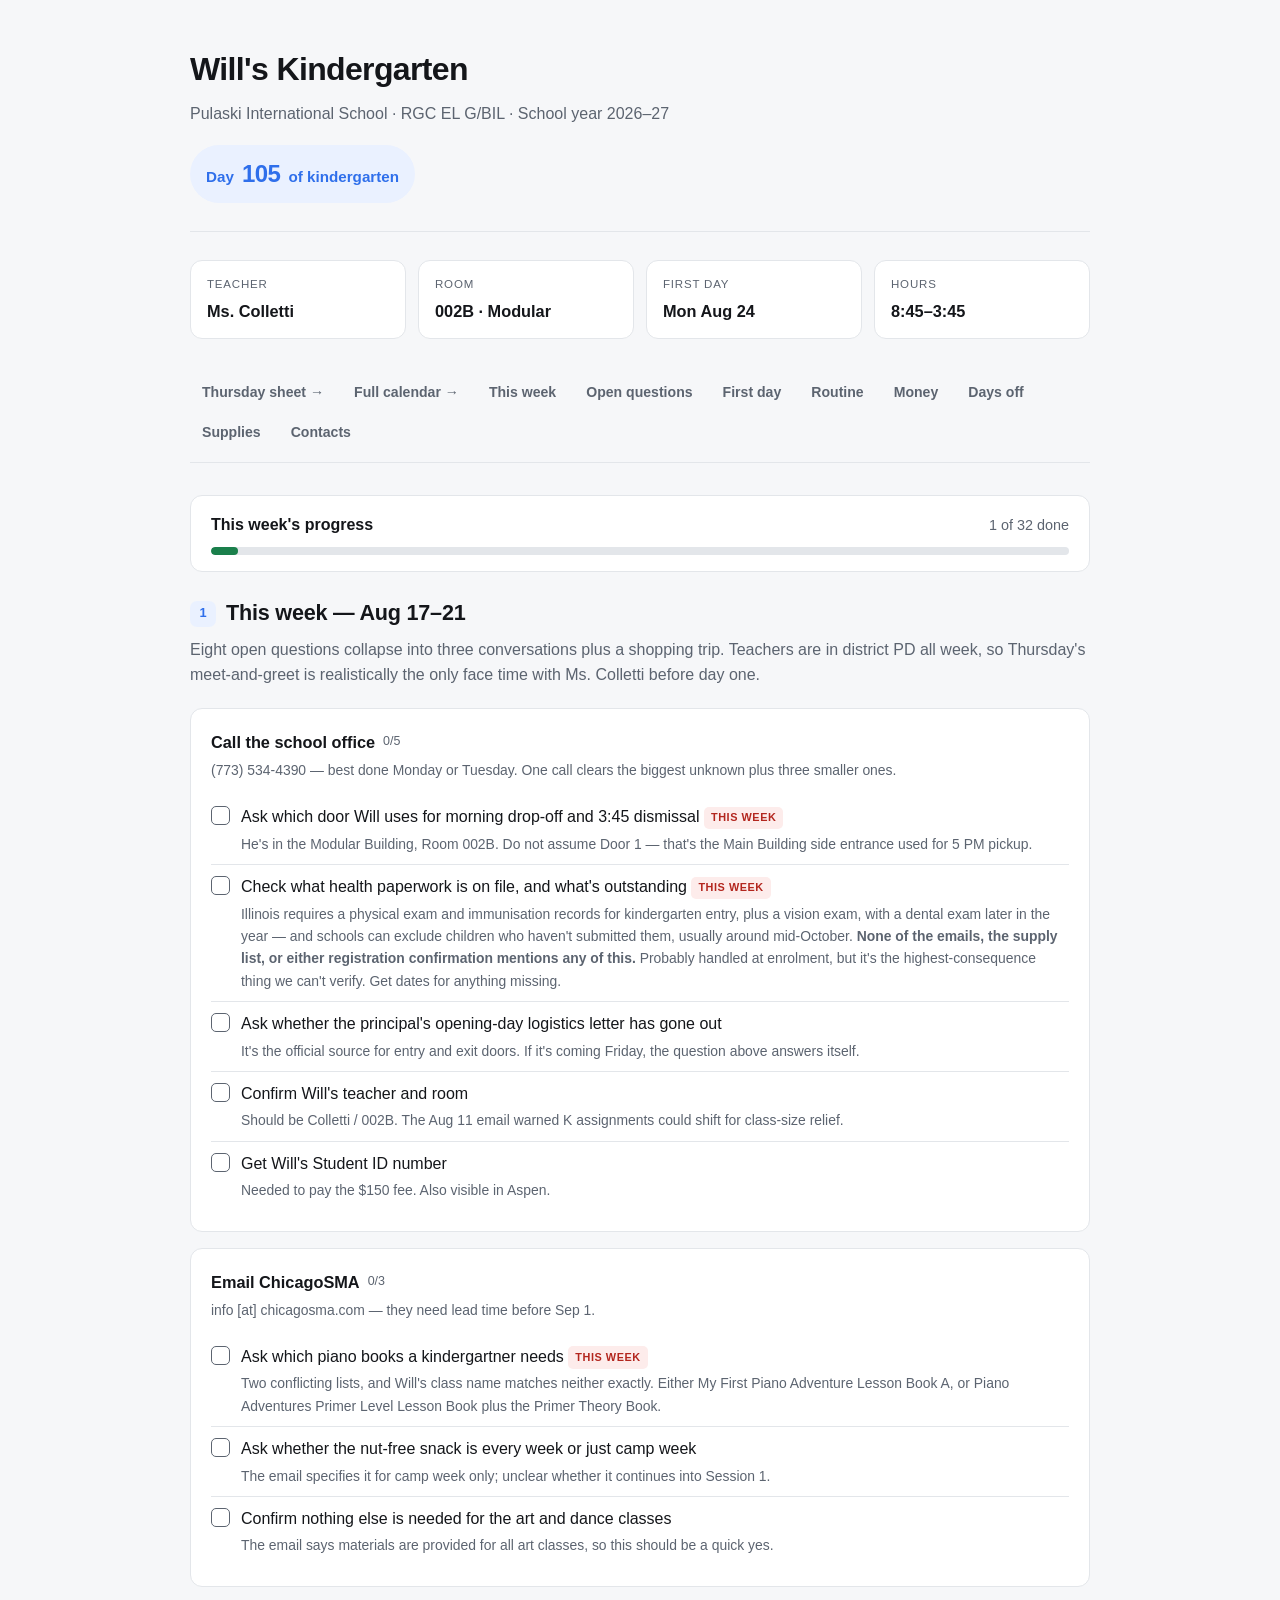
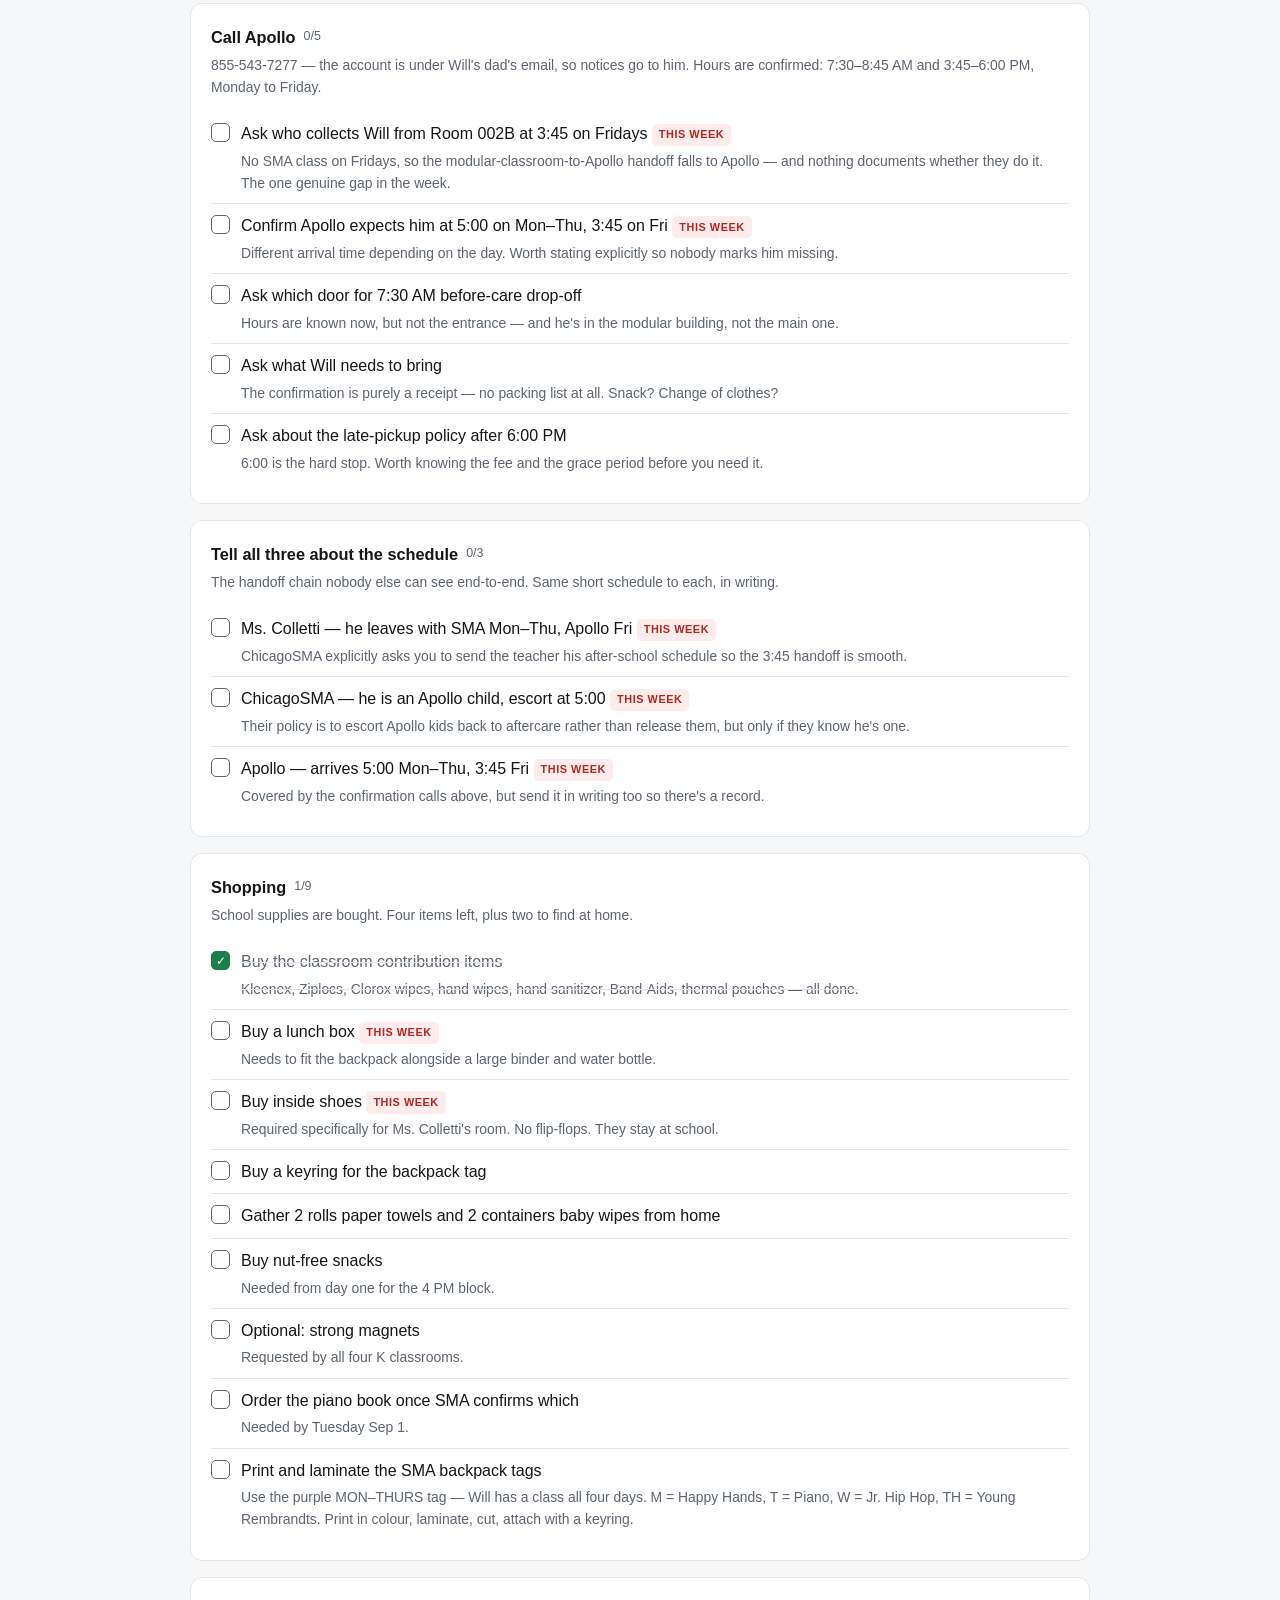
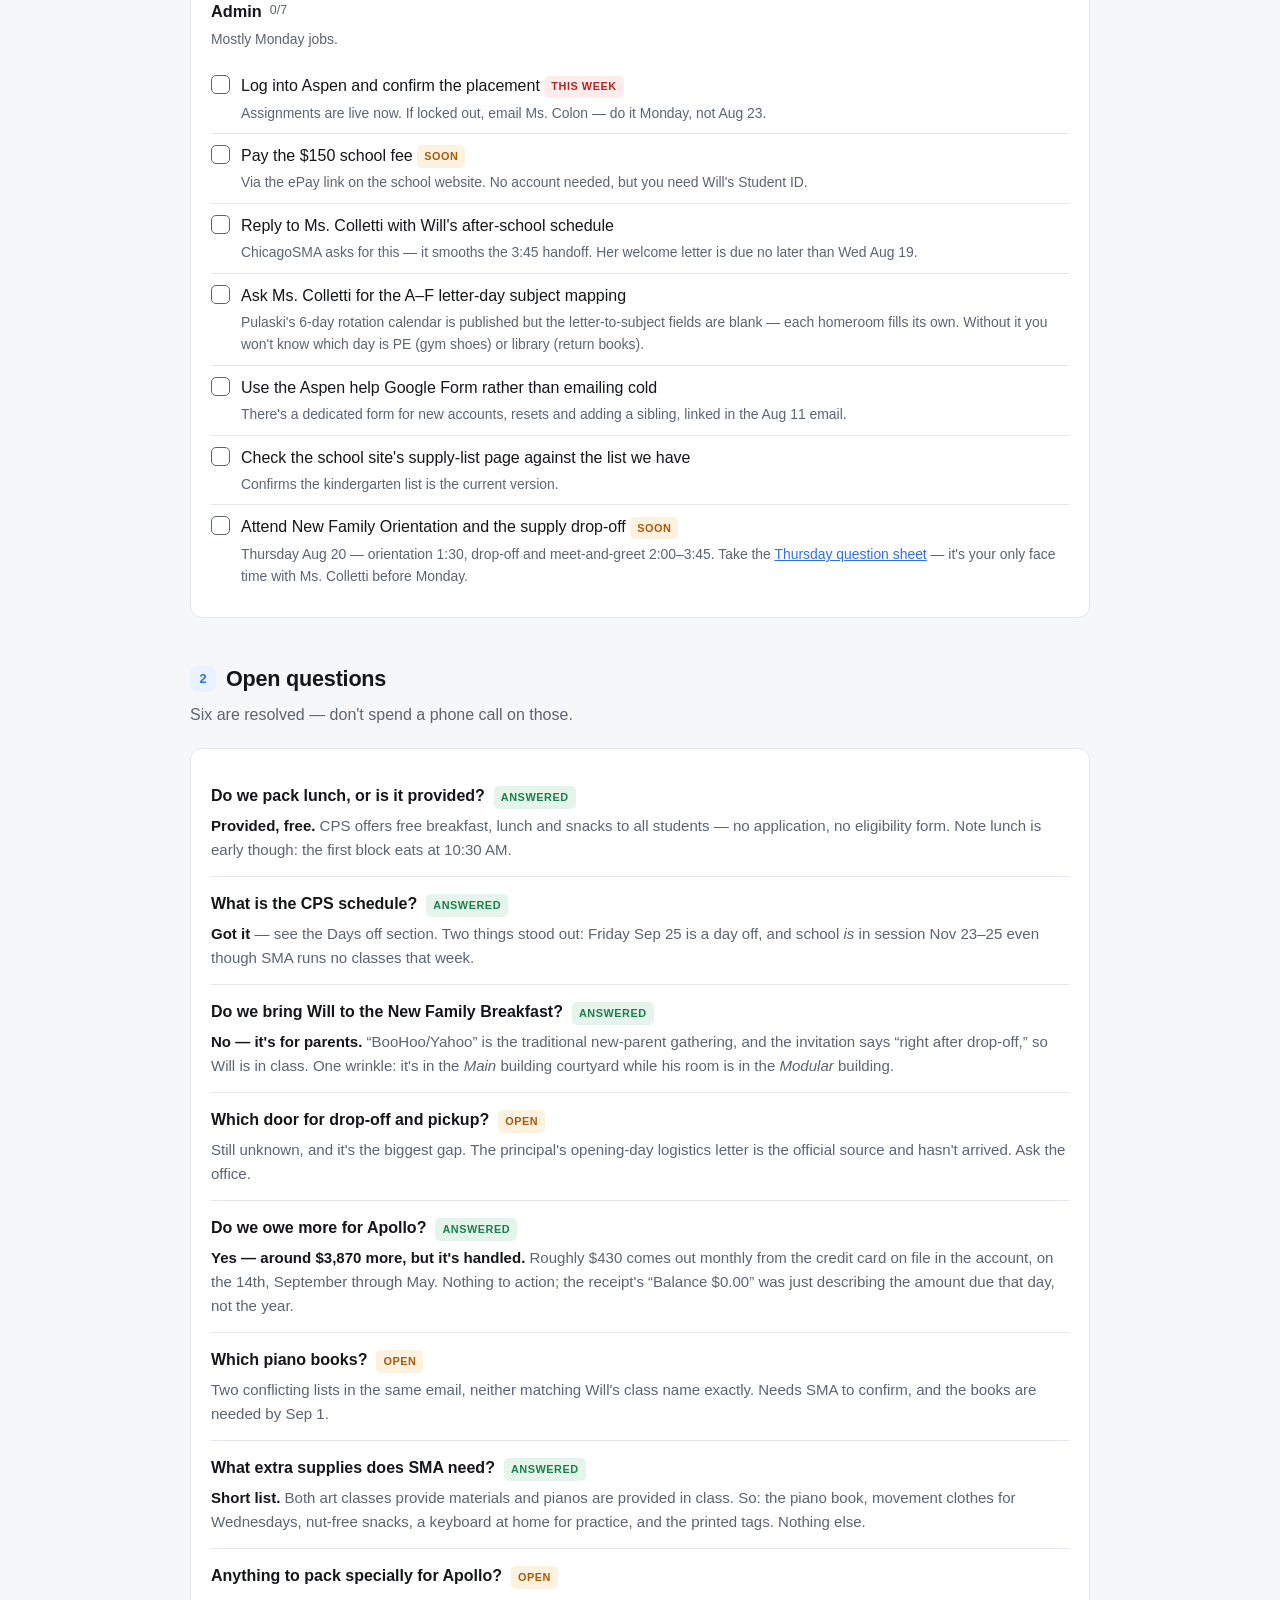
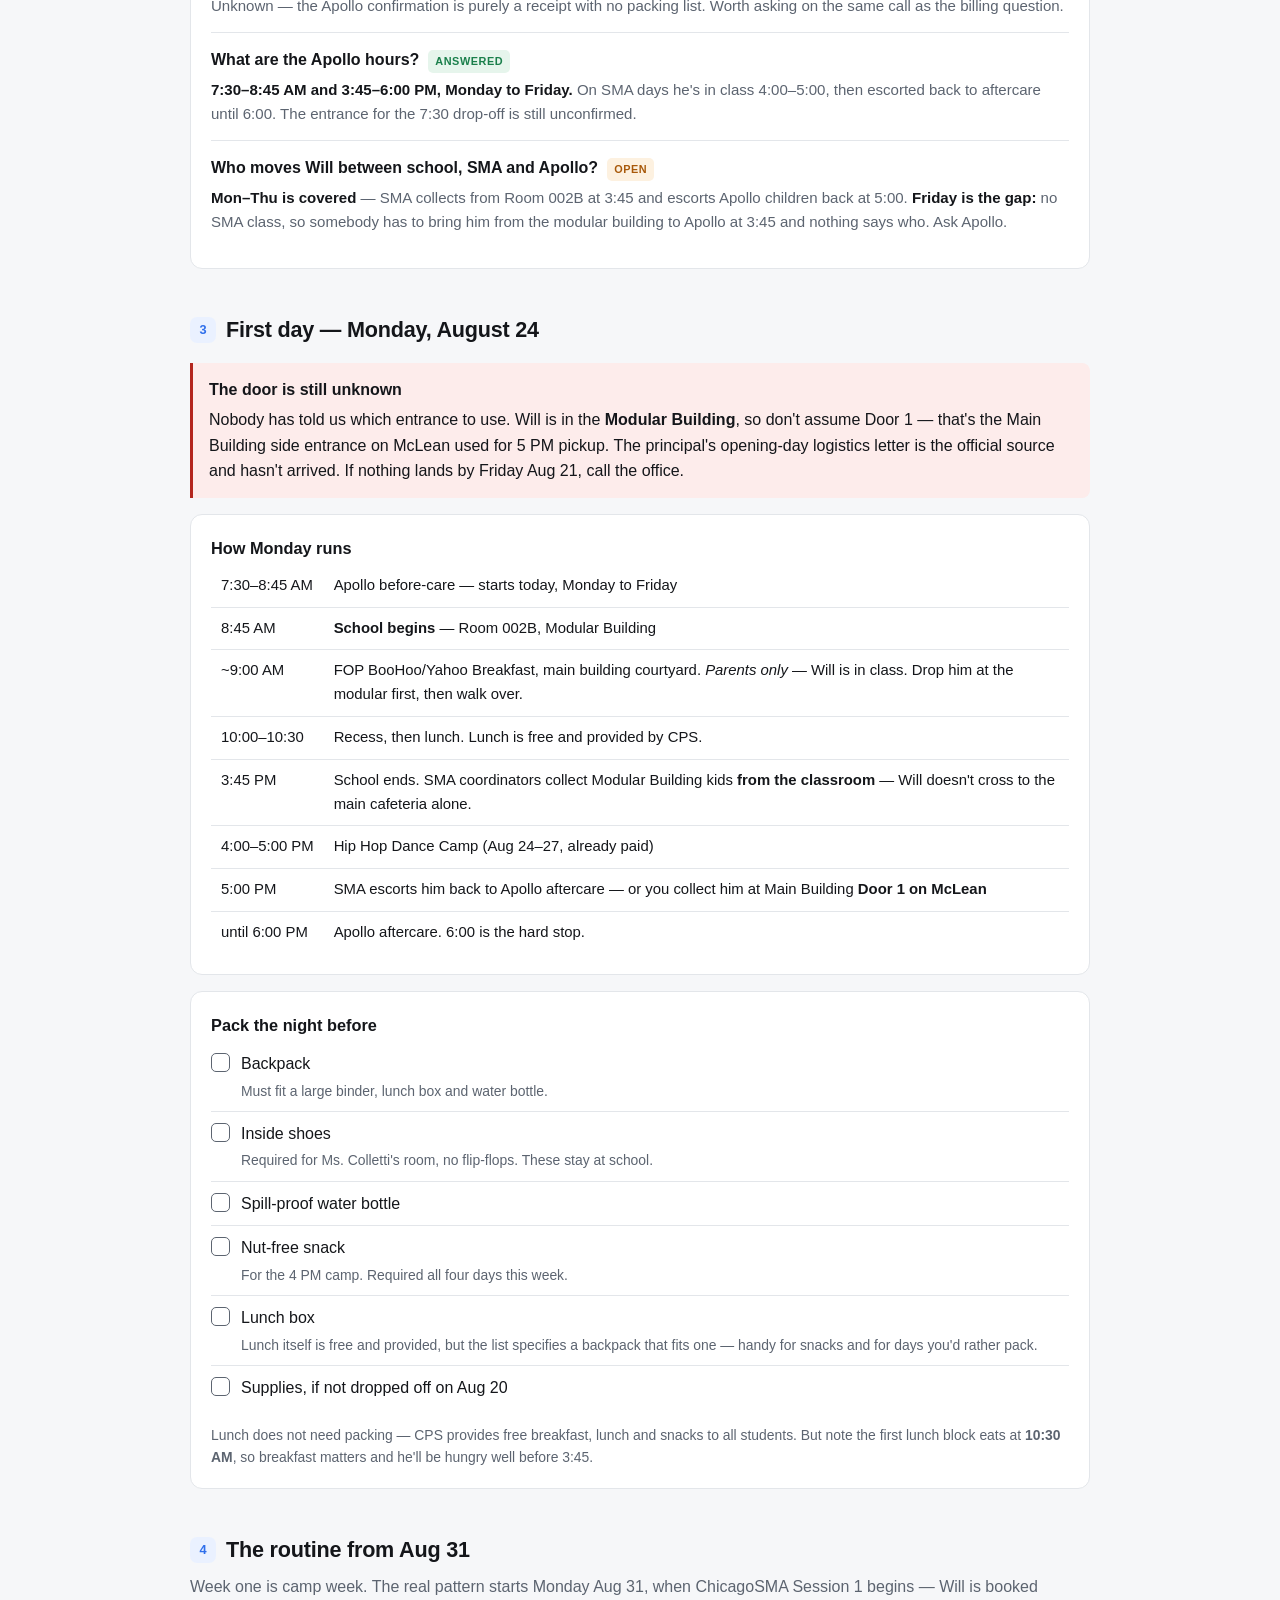
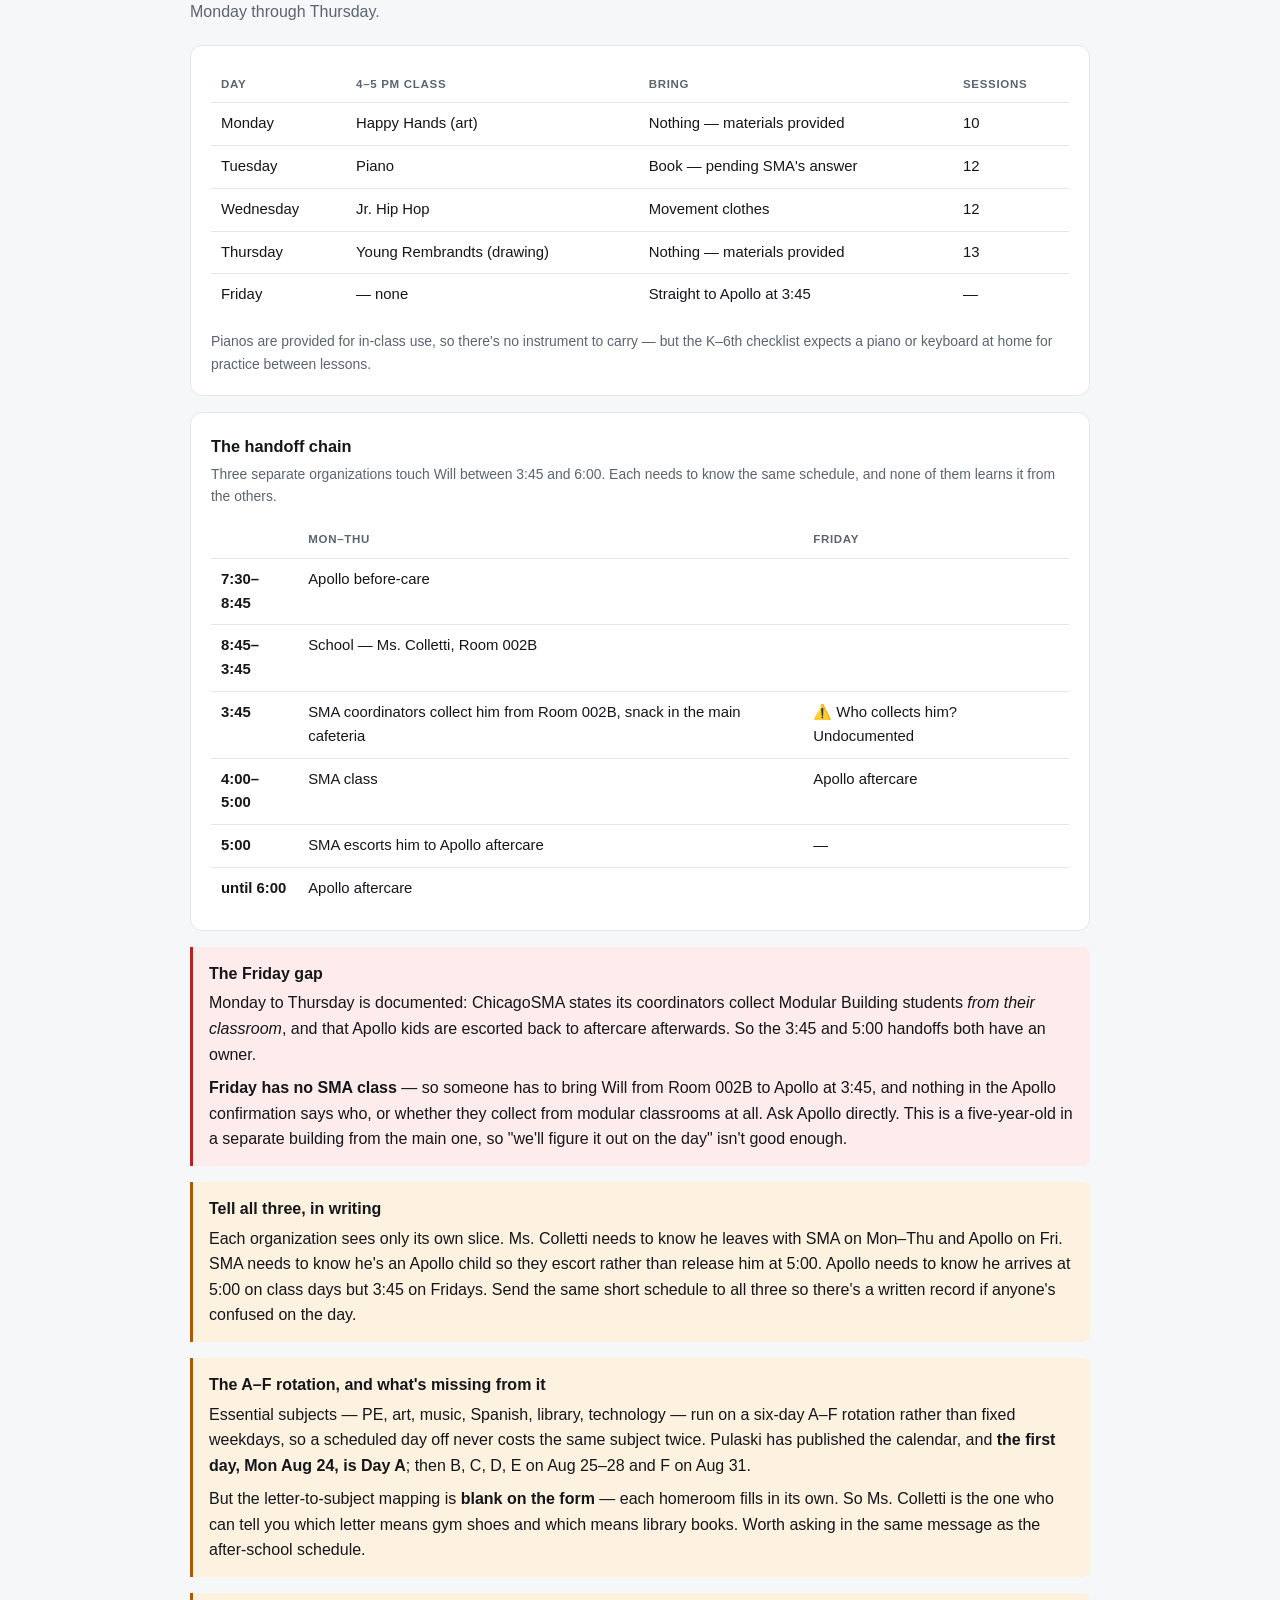
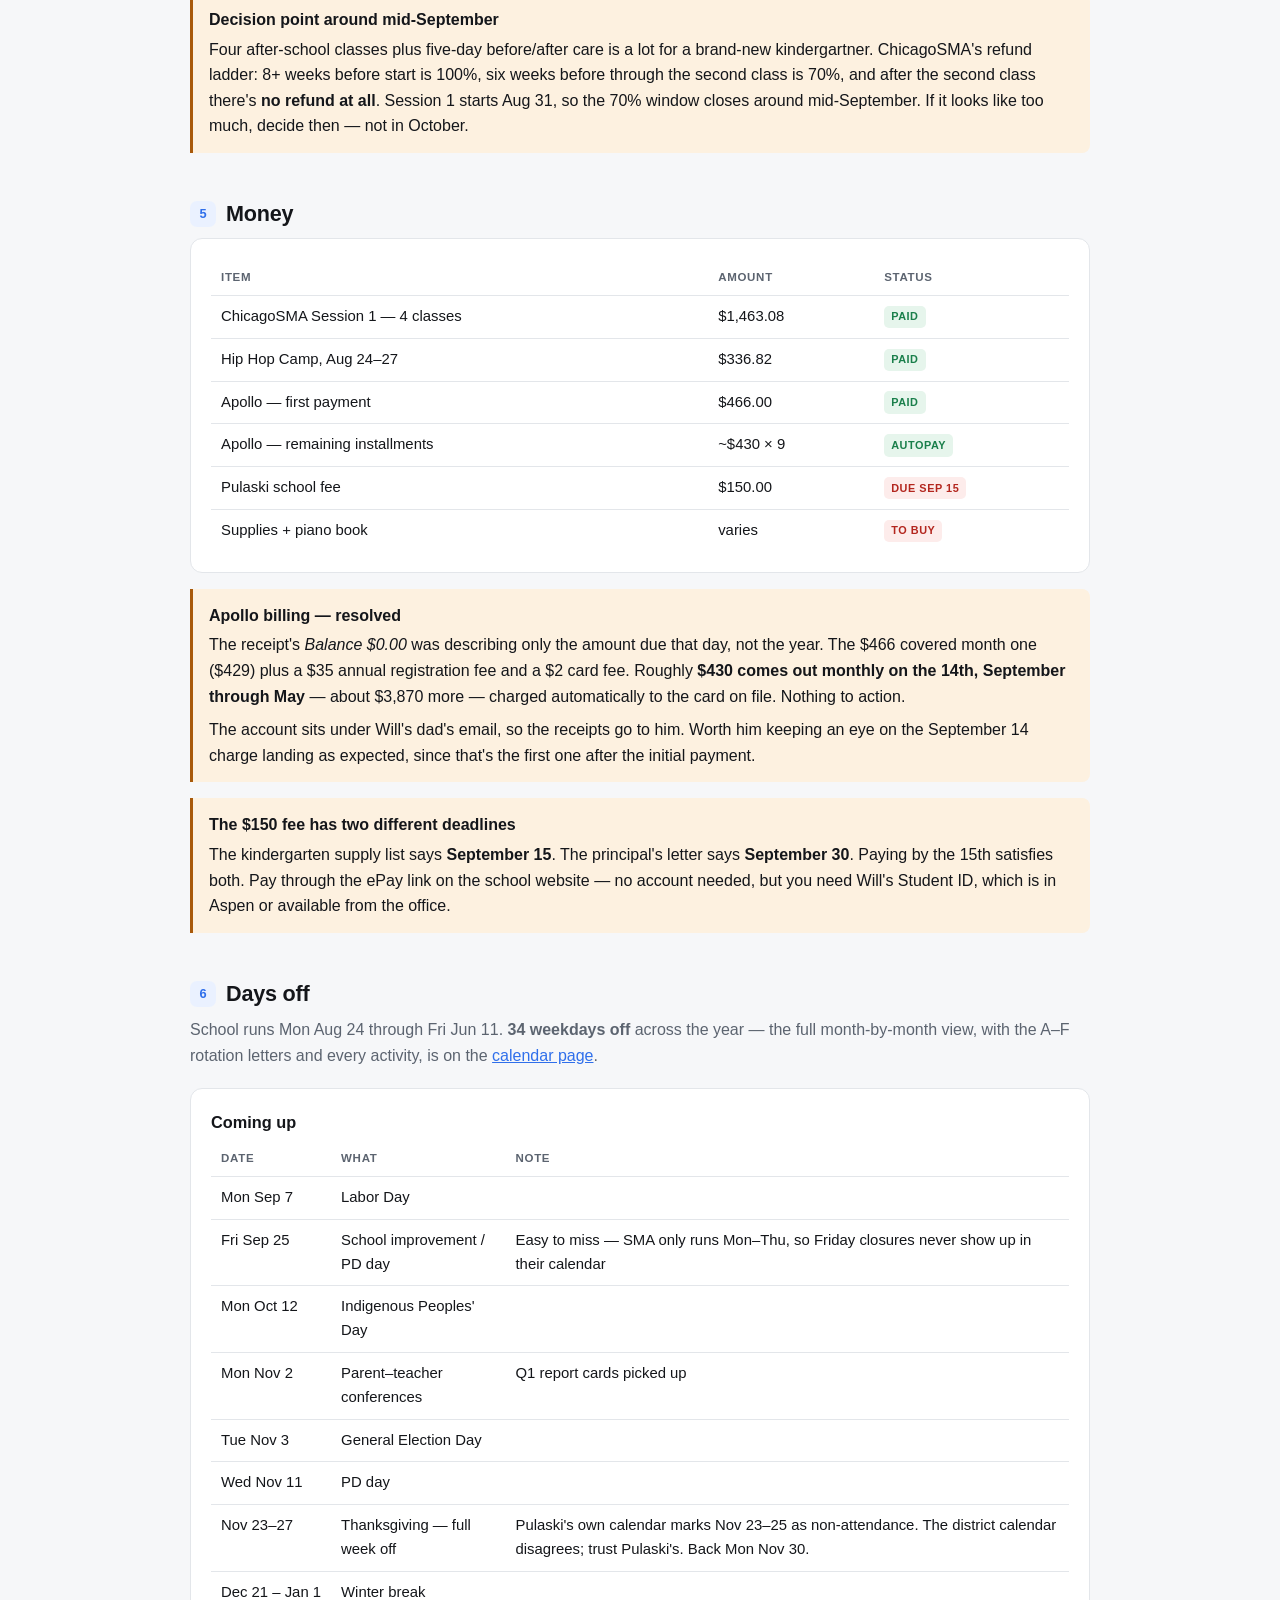
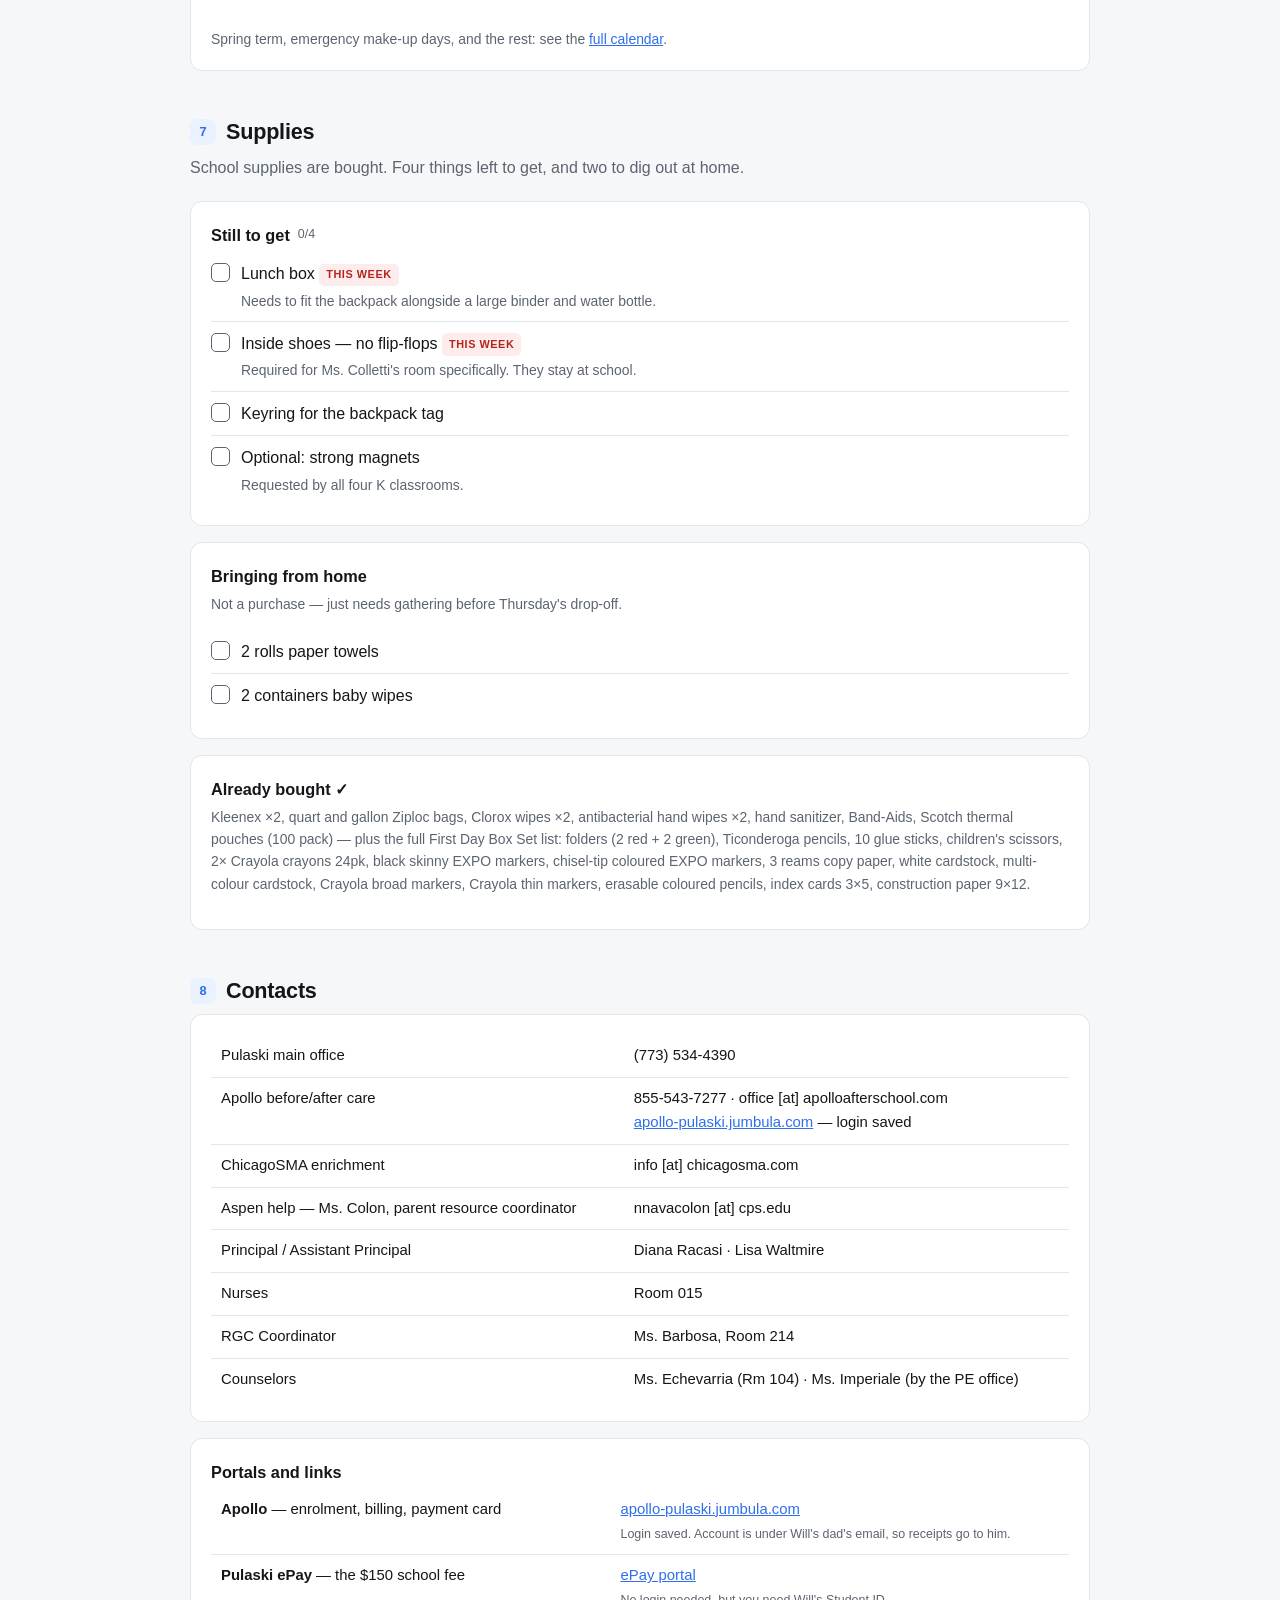
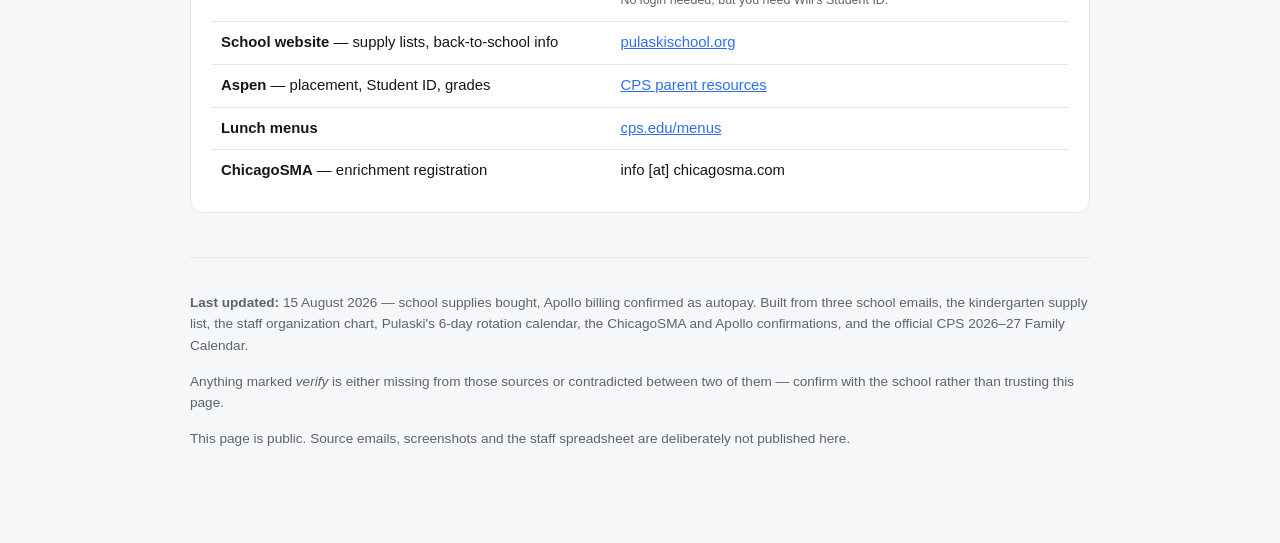
==== index.html @ 681e42f2 "Add health-paperwork check to the office call list Illinois requires a physical, immunisation record" ====
<!DOCTYPE html>
<html lang="en">
<head>
<meta charset="utf-8">
<meta name="viewport" content="width=device-width, initial-scale=1">
<meta name="robots" content="noindex, nofollow">
<title>Will's Kindergarten — Pulaski 2026–27</title>
<link rel="stylesheet" href="style.css">
</head>
<body>
<div class="wrap">

<header>
  <h1>Will's Kindergarten</h1>
  <p class="sub">Pulaski International School &middot; RGC EL G/BIL &middot; School year 2026–27</p>
  <div class="countdown" id="cd"></div>
</header>

<div class="facts">
  <div class="fact"><div class="k">Teacher</div><div class="v">Ms. Colletti</div></div>
  <div class="fact"><div class="k">Room</div><div class="v">002B &middot; Modular</div></div>
  <div class="fact"><div class="k">First day</div><div class="v">Mon Aug 24</div></div>
  <div class="fact"><div class="k">Hours</div><div class="v">8:45–3:45</div></div>
</div>

<nav><ul>
  <li><a href="meet-and-greet.html">Thursday sheet &rarr;</a></li>
  <li><a href="calendar.html">Full calendar &rarr;</a></li>
  <li><a href="#week">This week</a></li>
  <li><a href="#questions">Open questions</a></li>
  <li><a href="#firstday">First day</a></li>
  <li><a href="#routine">Routine</a></li>
  <li><a href="#money">Money</a></li>
  <li><a href="#calendar">Days off</a></li>
  <li><a href="#supplies">Supplies</a></li>
  <li><a href="#contacts">Contacts</a></li>
</ul></nav>

<div class="progress">
  <div class="row"><span class="lab">This week's progress</span><span class="cnt" id="cnt"></span></div>
  <div class="bar"><span id="barfill" style="width:0%"></span></div>
</div>

<section id="week">
  <h2><span class="n">1</span> This week — Aug 17–21</h2>
  <p class="lede">Eight open questions collapse into three conversations plus a shopping trip. Teachers are in district PD all week, so Thursday's meet-and-greet is realistically the only face time with Ms. Colletti before day one.</p>
  <div id="groups"></div>
</section>

<section id="questions">
  <h2><span class="n">2</span> Open questions</h2>
  <p class="lede">Six are resolved — don't spend a phone call on those.</p>
  <div class="card" id="qa"></div>
</section>

<section id="firstday">
  <h2><span class="n">3</span> First day — Monday, August 24</h2>

  <div class="callout stop">
    <p><span class="h">The door is still unknown</span>
    Nobody has told us which entrance to use. Will is in the <strong>Modular Building</strong>, so don't assume Door 1 — that's the Main Building side entrance on McLean used for 5&nbsp;PM pickup. The principal's opening-day logistics letter is the official source and hasn't arrived. If nothing lands by Friday Aug 21, call the office.</p>
  </div>

  <div class="card">
    <h3>How Monday runs</h3>
    <table>
      <tr><td class="num">7:30–8:45 AM</td><td>Apollo before-care — starts today, Monday to Friday</td></tr>
      <tr><td class="num">8:45 AM</td><td><strong>School begins</strong> — Room 002B, Modular Building</td></tr>
      <tr><td class="num">~9:00 AM</td><td>FOP BooHoo/Yahoo Breakfast, main building courtyard. <em>Parents only</em> — Will is in class. Drop him at the modular first, then walk over.</td></tr>
      <tr><td class="num">10:00–10:30</td><td>Recess, then lunch. Lunch is free and provided by CPS.</td></tr>
      <tr><td class="num">3:45 PM</td><td>School ends. SMA coordinators collect Modular Building kids <strong>from the classroom</strong> — Will doesn't cross to the main cafeteria alone.</td></tr>
      <tr><td class="num">4:00–5:00 PM</td><td>Hip Hop Dance Camp (Aug 24–27, already paid)</td></tr>
      <tr><td class="num">5:00 PM</td><td>SMA escorts him back to Apollo aftercare — or you collect him at Main Building <strong>Door 1 on McLean</strong></td></tr>
      <tr><td class="num">until 6:00 PM</td><td>Apollo aftercare. 6:00 is the hard stop.</td></tr>
    </table>
  </div>

  <div class="card">
    <h3>Pack the night before</h3>
    <ul class="tasks" id="packlist"></ul>
    <p class="meta" style="margin:14px 0 0">Lunch does not need packing — CPS provides free breakfast, lunch and snacks to all students. But note the first lunch block eats at <strong>10:30 AM</strong>, so breakfast matters and he'll be hungry well before 3:45.</p>
  </div>
</section>

<section id="routine">
  <h2><span class="n">4</span> The routine from Aug 31</h2>
  <p class="lede">Week one is camp week. The real pattern starts Monday Aug 31, when ChicagoSMA Session 1 begins — Will is booked Monday through Thursday.</p>

  <div class="card">
    <table>
      <thead><tr><th>Day</th><th>4–5 PM class</th><th>Bring</th><th>Sessions</th></tr></thead>
      <tbody>
        <tr><td>Monday</td><td>Happy Hands (art)</td><td>Nothing — materials provided</td><td class="num">10</td></tr>
        <tr><td>Tuesday</td><td>Piano</td><td>Book — pending SMA's answer</td><td class="num">12</td></tr>
        <tr><td>Wednesday</td><td>Jr. Hip Hop</td><td>Movement clothes</td><td class="num">12</td></tr>
        <tr><td>Thursday</td><td>Young Rembrandts (drawing)</td><td>Nothing — materials provided</td><td class="num">13</td></tr>
        <tr><td>Friday</td><td>— none</td><td>Straight to Apollo at 3:45</td><td class="num">—</td></tr>
      </tbody>
    </table>
    <p class="meta" style="margin:14px 0 0">Pianos are provided for in-class use, so there's no instrument to carry — but the K–6th checklist expects a piano or keyboard at home for practice between lessons.</p>
  </div>

  <div class="card">
    <h3>The handoff chain</h3>
    <p class="meta">Three separate organizations touch Will between 3:45 and 6:00. Each needs to know the same schedule, and none of them learns it from the others.</p>
    <table>
      <thead><tr><th></th><th>Mon–Thu</th><th>Friday</th></tr></thead>
      <tbody>
        <tr><td><strong>7:30–8:45</strong></td><td colspan="2">Apollo before-care</td></tr>
        <tr><td><strong>8:45–3:45</strong></td><td colspan="2">School — Ms. Colletti, Room 002B</td></tr>
        <tr><td><strong>3:45</strong></td><td>SMA coordinators collect him from Room 002B, snack in the main cafeteria</td><td>⚠️ Who collects him? Undocumented</td></tr>
        <tr><td><strong>4:00–5:00</strong></td><td>SMA class</td><td>Apollo aftercare</td></tr>
        <tr><td><strong>5:00</strong></td><td>SMA escorts him to Apollo aftercare</td><td>—</td></tr>
        <tr><td><strong>until 6:00</strong></td><td colspan="2">Apollo aftercare</td></tr>
      </tbody>
    </table>
  </div>

  <div class="callout stop">
    <p><span class="h">The Friday gap</span>
    Monday to Thursday is documented: ChicagoSMA states its coordinators collect Modular Building students <em>from their classroom</em>, and that Apollo kids are escorted back to aftercare afterwards. So the 3:45 and 5:00 handoffs both have an owner.</p>
    <p><strong>Friday has no SMA class</strong> — so someone has to bring Will from Room&nbsp;002B to Apollo at 3:45, and nothing in the Apollo confirmation says who, or whether they collect from modular classrooms at all. Ask Apollo directly. This is a five-year-old in a separate building from the main one, so "we'll figure it out on the day" isn't good enough.</p>
  </div>

  <div class="callout">
    <p><span class="h">Tell all three, in writing</span>
    Each organization sees only its own slice. Ms. Colletti needs to know he leaves with SMA on Mon–Thu and Apollo on Fri. SMA needs to know he's an Apollo child so they escort rather than release him at 5:00. Apollo needs to know he arrives at 5:00 on class days but 3:45 on Fridays. Send the same short schedule to all three so there's a written record if anyone's confused on the day.</p>
  </div>

  <div class="callout">
    <p><span class="h">The A–F rotation, and what's missing from it</span>
    Essential subjects — PE, art, music, Spanish, library, technology — run on a six-day A–F rotation rather than fixed weekdays, so a scheduled day off never costs the same subject twice. Pulaski has published the calendar, and <strong>the first day, Mon Aug 24, is Day A</strong>; then B, C, D, E on Aug 25–28 and F on Aug 31.</p>
    <p>But the letter-to-subject mapping is <strong>blank on the form</strong> — each homeroom fills in its own. So Ms. Colletti is the one who can tell you which letter means gym shoes and which means library books. Worth asking in the same message as the after-school schedule.</p>
  </div>

  <div class="callout">
    <p><span class="h">Decision point around mid-September</span>
    Four after-school classes plus five-day before/after care is a lot for a brand-new kindergartner. ChicagoSMA's refund ladder: 8+ weeks before start is 100%, six weeks before through the second class is 70%, and after the second class there's <strong>no refund at all</strong>. Session 1 starts Aug 31, so the 70% window closes around mid-September. If it looks like too much, decide then — not in October.</p>
  </div>
</section>

<section id="money">
  <h2><span class="n">5</span> Money</h2>
  <div class="card">
    <table>
      <thead><tr><th>Item</th><th>Amount</th><th>Status</th></tr></thead>
      <tbody>
        <tr><td>ChicagoSMA Session 1 — 4 classes</td><td class="num">$1,463.08</td><td><span class="tag done">paid</span></td></tr>
        <tr><td>Hip Hop Camp, Aug 24–27</td><td class="num">$336.82</td><td><span class="tag done">paid</span></td></tr>
        <tr><td>Apollo — first payment</td><td class="num">$466.00</td><td><span class="tag done">paid</span></td></tr>
        <tr><td>Apollo — remaining installments</td><td class="num">~$430 × 9</td><td><span class="tag done">autopay</span></td></tr>
        <tr><td>Pulaski school fee</td><td class="num">$150.00</td><td><span class="tag now">due Sep 15</span></td></tr>
        <tr><td>Supplies + piano book</td><td class="num">varies</td><td><span class="tag now">to buy</span></td></tr>
      </tbody>
    </table>
  </div>

  <div class="callout">
    <p><span class="h">Apollo billing — resolved</span>
    The receipt's <em>Balance $0.00</em> was describing only the amount due that day, not the year. The $466 covered month one ($429) plus a $35 annual registration fee and a $2 card fee. Roughly <strong>$430 comes out monthly on the 14th, September through May</strong> — about $3,870 more — charged automatically to the card on file. Nothing to action.</p>
    <p>The account sits under Will's dad's email, so the receipts go to him. Worth him keeping an eye on the September 14 charge landing as expected, since that's the first one after the initial payment.</p>
  </div>

  <div class="callout">
    <p><span class="h">The $150 fee has two different deadlines</span>
    The kindergarten supply list says <strong>September 15</strong>. The principal's letter says <strong>September 30</strong>. Paying by the 15th satisfies both. Pay through the ePay link on the school website — no account needed, but you need Will's Student ID, which is in Aspen or available from the office.</p>
  </div>
</section>

<section id="calendar">
  <h2><span class="n">6</span> Days off</h2>
  <p class="lede">School runs Mon Aug 24 through Fri Jun 11. <strong>34 weekdays off</strong> across the year — the full month-by-month view, with the A–F rotation letters and every activity, is on the <a href="calendar.html">calendar page</a>.</p>
  <div class="card">
    <h3>Coming up</h3>
    <table>
      <thead><tr><th>Date</th><th>What</th><th>Note</th></tr></thead>
      <tbody>
        <tr><td class="num">Mon Sep 7</td><td>Labor Day</td><td></td></tr>
        <tr><td class="num">Fri Sep 25</td><td>School improvement / PD day</td><td>Easy to miss — SMA only runs Mon–Thu, so Friday closures never show up in their calendar</td></tr>
        <tr><td class="num">Mon Oct 12</td><td>Indigenous Peoples' Day</td><td></td></tr>
        <tr><td class="num">Mon Nov 2</td><td>Parent–teacher conferences</td><td>Q1 report cards picked up</td></tr>
        <tr><td class="num">Tue Nov 3</td><td>General Election Day</td><td></td></tr>
        <tr><td class="num">Wed Nov 11</td><td>PD day</td><td></td></tr>
        <tr><td class="num">Nov 23–27</td><td>Thanksgiving — full week off</td><td>Pulaski's own calendar marks Nov 23–25 as non-attendance. The district calendar disagrees; trust Pulaski's. Back Mon Nov 30.</td></tr>
        <tr><td class="num">Dec 21 – Jan 1</td><td>Winter break</td><td></td></tr>
      </tbody>
    </table>
    <p class="meta" style="margin:14px 0 0">Spring term, emergency make-up days, and the rest: see the <a href="calendar.html">full calendar</a>.</p>
  </div>
</section>

<section id="supplies">
  <h2><span class="n">7</span> Supplies</h2>
  <p class="lede">School supplies are bought. Four things left to get, and two to dig out at home.</p>
  <div class="card">
    <h3>Still to get <span class="pill" id="buycount"></span></h3>
    <ul class="tasks" id="buylist"></ul>
  </div>
  <div class="card">
    <h3>Bringing from home</h3>
    <p class="meta">Not a purchase — just needs gathering before Thursday's drop-off.</p>
    <ul class="tasks" id="homelist"></ul>
  </div>
  <div class="card">
    <h3>Already bought ✓</h3>
    <p class="meta">Kleenex ×2, quart and gallon Ziploc bags, Clorox wipes ×2, antibacterial hand wipes ×2, hand sanitizer, Band-Aids, Scotch thermal pouches (100 pack) — plus the full First Day Box Set list: folders (2 red + 2 green), Ticonderoga pencils, 10 glue sticks, children's scissors, 2× Crayola crayons 24pk, black skinny EXPO markers, chisel-tip coloured EXPO markers, 3 reams copy paper, white cardstock, multi-colour cardstock, Crayola broad markers, Crayola thin markers, erasable coloured pencils, index cards 3×5, construction paper 9×12.</p>
  </div>
</section>

<section id="contacts">
  <h2><span class="n">8</span> Contacts</h2>
  <div class="card">
    <table>
      <tbody>
        <tr><td>Pulaski main office</td><td class="num">(773) 534-4390</td></tr>
        <tr><td>Apollo before/after care</td><td class="num">855-543-7277 · office [at] apolloafterschool.com<br><a href="https://apollo-pulaski.jumbula.com/">apollo-pulaski.jumbula.com</a> — login saved</td></tr>
        <tr><td>ChicagoSMA enrichment</td><td class="num">info [at] chicagosma.com</td></tr>
        <tr><td>Aspen help — Ms. Colon, parent resource coordinator</td><td class="num">nnavacolon [at] cps.edu</td></tr>
        <tr><td>Principal / Assistant Principal</td><td>Diana Racasi · Lisa Waltmire</td></tr>
        <tr><td>Nurses</td><td>Room 015</td></tr>
        <tr><td>RGC Coordinator</td><td>Ms. Barbosa, Room 214</td></tr>
        <tr><td>Counselors</td><td>Ms. Echevarria (Rm 104) · Ms. Imperiale (by the PE office)</td></tr>
      </tbody>
    </table>
  </div>

  <div class="card">
    <h3>Portals and links</h3>
    <table>
      <tbody>
        <tr><td><strong>Apollo</strong> — enrolment, billing, payment card</td><td><a href="https://apollo-pulaski.jumbula.com/">apollo-pulaski.jumbula.com</a><br><span class="pill">Login saved. Account is under Will's dad's email, so receipts go to him.</span></td></tr>
        <tr><td><strong>Pulaski ePay</strong> — the $150 school fee</td><td><a href="https://magic.collectorsolutions.com/magic-ui/Login/cps-31211-pulaski-international">ePay portal</a><br><span class="pill">No login needed, but you need Will's Student ID.</span></td></tr>
        <tr><td><strong>School website</strong> — supply lists, back-to-school info</td><td><a href="https://www.pulaskischool.org/">pulaskischool.org</a></td></tr>
        <tr><td><strong>Aspen</strong> — placement, Student ID, grades</td><td><a href="https://cps.edu/Pages/parentresources.aspx">CPS parent resources</a></td></tr>
        <tr><td><strong>Lunch menus</strong></td><td><a href="https://cps.edu/menus">cps.edu/menus</a></td></tr>
        <tr><td><strong>ChicagoSMA</strong> — enrichment registration</td><td>info [at] chicagosma.com</td></tr>
      </tbody>
    </table>
  </div>
</section>

<footer>
  <p><strong>Last updated:</strong> <span id="upd">15 August 2026</span> — school supplies bought, Apollo billing confirmed as autopay. Built from three school emails, the kindergarten supply list, the staff organization chart, Pulaski's 6-day rotation calendar, the ChicagoSMA and Apollo confirmations, and the official CPS 2026–27 Family Calendar.</p>
  <p>Anything marked <em>verify</em> is either missing from those sources or contradicted between two of them — confirm with the school rather than trusting this page.</p>
  <p>This page is public. Source emails, screenshots and the staff spreadsheet are deliberately not published here.</p>
</footer>

</div>

<script>
const TASKS = [
  { group:"Call the school office", meta:"(773) 534-4390 — best done Monday or Tuesday. One call clears the biggest unknown plus three smaller ones.", items:[
    { t:"Ask which door Will uses for morning drop-off and 3:45 dismissal", n:"He's in the Modular Building, Room 002B. Do not assume Door 1 — that's the Main Building side entrance used for 5 PM pickup.", pri:"now", done:false },
    { t:"Check what health paperwork is on file, and what's outstanding", n:"Illinois requires a physical exam and immunisation records for kindergarten entry, plus a vision exam, with a dental exam later in the year — and schools can exclude children who haven't submitted them, usually around mid-October. <strong>None of the emails, the supply list, or either registration confirmation mentions any of this.</strong> Probably handled at enrolment, but it's the highest-consequence thing we can't verify. Get dates for anything missing.", pri:"now", done:false },
    { t:"Ask whether the principal's opening-day logistics letter has gone out", n:"It's the official source for entry and exit doors. If it's coming Friday, the question above answers itself.", done:false },
    { t:"Confirm Will's teacher and room", n:"Should be Colletti / 002B. The Aug 11 email warned K assignments could shift for class-size relief.", done:false },
    { t:"Get Will's Student ID number", n:"Needed to pay the $150 fee. Also visible in Aspen.", done:false },
  ]},
  { group:"Email ChicagoSMA", meta:"info [at] chicagosma.com — they need lead time before Sep 1.", items:[
    { t:"Ask which piano books a kindergartner needs", n:"Two conflicting lists, and Will's class name matches neither exactly. Either My First Piano Adventure Lesson Book A, or Piano Adventures Primer Level Lesson Book plus the Primer Theory Book.", pri:"now", done:false },
    { t:"Ask whether the nut-free snack is every week or just camp week", n:"The email specifies it for camp week only; unclear whether it continues into Session 1.", done:false },
    { t:"Confirm nothing else is needed for the art and dance classes", n:"The email says materials are provided for all art classes, so this should be a quick yes.", done:false },
  ]},
  { group:"Call Apollo", meta:"855-543-7277 — the account is under Will's dad's email, so notices go to him. Hours are confirmed: 7:30–8:45 AM and 3:45–6:00 PM, Monday to Friday.", items:[
    { t:"Ask who collects Will from Room 002B at 3:45 on Fridays", n:"No SMA class on Fridays, so the modular-classroom-to-Apollo handoff falls to Apollo — and nothing documents whether they do it. The one genuine gap in the week.", pri:"now", done:false },
    { t:"Confirm Apollo expects him at 5:00 on Mon–Thu, 3:45 on Fri", n:"Different arrival time depending on the day. Worth stating explicitly so nobody marks him missing.", pri:"now", done:false },
    { t:"Ask which door for 7:30 AM before-care drop-off", n:"Hours are known now, but not the entrance — and he's in the modular building, not the main one.", done:false },
    { t:"Ask what Will needs to bring", n:"The confirmation is purely a receipt — no packing list at all. Snack? Change of clothes?", done:false },
    { t:"Ask about the late-pickup policy after 6:00 PM", n:"6:00 is the hard stop. Worth knowing the fee and the grace period before you need it.", done:false },
  ]},
  { group:"Tell all three about the schedule", meta:"The handoff chain nobody else can see end-to-end. Same short schedule to each, in writing.", items:[
    { t:"Ms. Colletti — he leaves with SMA Mon–Thu, Apollo Fri", n:"ChicagoSMA explicitly asks you to send the teacher his after-school schedule so the 3:45 handoff is smooth.", pri:"now", done:false },
    { t:"ChicagoSMA — he is an Apollo child, escort at 5:00", n:"Their policy is to escort Apollo kids back to aftercare rather than release them, but only if they know he's one.", pri:"now", done:false },
    { t:"Apollo — arrives 5:00 Mon–Thu, 3:45 Fri", n:"Covered by the confirmation calls above, but send it in writing too so there's a record.", pri:"now", done:false },
  ]},
  { group:"Shopping", meta:"School supplies are bought. Four items left, plus two to find at home.", items:[
    { t:"Buy the classroom contribution items", n:"Kleenex, Ziplocs, Clorox wipes, hand wipes, hand sanitizer, Band-Aids, thermal pouches — all done.", done:true },
    { t:"Buy a lunch box", n:"Needs to fit the backpack alongside a large binder and water bottle.", pri:"now", done:false },
    { t:"Buy inside shoes", n:"Required specifically for Ms. Colletti's room. No flip-flops. They stay at school.", pri:"now", done:false },
    { t:"Buy a keyring for the backpack tag", done:false },
    { t:"Gather 2 rolls paper towels and 2 containers baby wipes from home", done:false },
    { t:"Buy nut-free snacks", n:"Needed from day one for the 4 PM block.", done:false },
    { t:"Optional: strong magnets", n:"Requested by all four K classrooms.", done:false },
    { t:"Order the piano book once SMA confirms which", n:"Needed by Tuesday Sep 1.", done:false },
    { t:"Print and laminate the SMA backpack tags", n:"Use the purple MON–THURS tag — Will has a class all four days. M = Happy Hands, T = Piano, W = Jr. Hip Hop, TH = Young Rembrandts. Print in colour, laminate, cut, attach with a keyring.", done:false },
  ]},
  { group:"Admin", meta:"Mostly Monday jobs.", items:[
    { t:"Log into Aspen and confirm the placement", n:"Assignments are live now. If locked out, email Ms. Colon — do it Monday, not Aug 23.", pri:"now", done:false },
    { t:"Pay the $150 school fee", n:"Via the ePay link on the school website. No account needed, but you need Will's Student ID.", pri:"soon", done:false },
    { t:"Reply to Ms. Colletti with Will's after-school schedule", n:"ChicagoSMA asks for this — it smooths the 3:45 handoff. Her welcome letter is due no later than Wed Aug 19.", done:false },
    { t:"Ask Ms. Colletti for the A–F letter-day subject mapping", n:"Pulaski's 6-day rotation calendar is published but the letter-to-subject fields are blank — each homeroom fills its own. Without it you won't know which day is PE (gym shoes) or library (return books).", done:false },
    { t:"Use the Aspen help Google Form rather than emailing cold", n:"There's a dedicated form for new accounts, resets and adding a sibling, linked in the Aug 11 email.", done:false },
    { t:"Check the school site's supply-list page against the list we have", n:"Confirms the kindergarten list is the current version.", done:false },
    { t:"Attend New Family Orientation and the supply drop-off", n:"Thursday Aug 20 — orientation 1:30, drop-off and meet-and-greet 2:00–3:45. Take the <a href='meet-and-greet.html'>Thursday question sheet</a> — it's your only face time with Ms. Colletti before Monday.", pri:"soon", done:false },
  ]},
];

const QA = [
  { q:"Do we pack lunch, or is it provided?", s:"answered",
    a:"<strong>Provided, free.</strong> CPS offers free breakfast, lunch and snacks to all students — no application, no eligibility form. Note lunch is early though: the first block eats at 10:30 AM." },
  { q:"What is the CPS schedule?", s:"answered",
    a:"<strong>Got it</strong> — see the Days off section. Two things stood out: Friday Sep 25 is a day off, and school <em>is</em> in session Nov 23–25 even though SMA runs no classes that week." },
  { q:"Do we bring Will to the New Family Breakfast?", s:"answered",
    a:"<strong>No — it's for parents.</strong> “BooHoo/Yahoo” is the traditional new-parent gathering, and the invitation says “right after drop-off,” so Will is in class. One wrinkle: it's in the <em>Main</em> building courtyard while his room is in the <em>Modular</em> building." },
  { q:"Which door for drop-off and pickup?", s:"open",
    a:"Still unknown, and it's the biggest gap. The principal's opening-day logistics letter is the official source and hasn't arrived. Ask the office." },
  { q:"Do we owe more for Apollo?", s:"answered",
    a:"<strong>Yes — around $3,870 more, but it's handled.</strong> Roughly $430 comes out monthly from the credit card on file in the account, on the 14th, September through May. Nothing to action; the receipt's “Balance $0.00” was just describing the amount due that day, not the year." },
  { q:"Which piano books?", s:"open",
    a:"Two conflicting lists in the same email, neither matching Will's class name exactly. Needs SMA to confirm, and the books are needed by Sep 1." },
  { q:"What extra supplies does SMA need?", s:"answered",
    a:"<strong>Short list.</strong> Both art classes provide materials and pianos are provided in class. So: the piano book, movement clothes for Wednesdays, nut-free snacks, a keyboard at home for practice, and the printed tags. Nothing else." },
  { q:"Anything to pack specially for Apollo?", s:"open",
    a:"Unknown — the Apollo confirmation is purely a receipt with no packing list. Worth asking on the same call as the billing question." },
  { q:"What are the Apollo hours?", s:"answered",
    a:"<strong>7:30–8:45 AM and 3:45–6:00 PM, Monday to Friday.</strong> On SMA days he's in class 4:00–5:00, then escorted back to aftercare until 6:00. The entrance for the 7:30 drop-off is still unconfirmed." },
  { q:"Who moves Will between school, SMA and Apollo?", s:"open",
    a:"<strong>Mon–Thu is covered</strong> — SMA collects from Room 002B at 3:45 and escorts Apollo children back at 5:00. <strong>Friday is the gap:</strong> no SMA class, so somebody has to bring him from the modular building to Apollo at 3:45 and nothing says who. Ask Apollo." },
];

const PACK = [
  { t:"Backpack", n:"Must fit a large binder, lunch box and water bottle.", done:false },
  { t:"Inside shoes", n:"Required for Ms. Colletti's room, no flip-flops. These stay at school.", done:false },
  { t:"Spill-proof water bottle", done:false },
  { t:"Nut-free snack", n:"For the 4 PM camp. Required all four days this week.", done:false },
  { t:"Lunch box", n:"Lunch itself is free and provided, but the list specifies a backpack that fits one — handy for snacks and for days you'd rather pack.", done:false },
  { t:"Supplies, if not dropped off on Aug 20", done:false },
];

const BUY = [
  { t:"Lunch box", n:"Needs to fit the backpack alongside a large binder and water bottle.", pri:"now", done:false },
  { t:"Inside shoes — no flip-flops", n:"Required for Ms. Colletti's room specifically. They stay at school.", pri:"now", done:false },
  { t:"Keyring for the backpack tag", done:false },
  { t:"Optional: strong magnets", n:"Requested by all four K classrooms.", done:false },
];

const HOME = [
  { t:"2 rolls paper towels", done:false },
  { t:"2 containers baby wipes", done:false },
];

function li(o){
  const el=document.createElement('li');
  if(o.done) el.className='done';
  const pri = o.pri && !o.done ? ` <span class="tag ${o.pri}">${o.pri==='now'?'this week':'soon'}</span>` : '';
  el.innerHTML = `<span class="box">${o.done?'&#10003;':''}</span>`
    + `<span class="txt">${o.t}${pri}${o.n?`<span class="note">${o.n}</span>`:''}</span>`;
  return el;
}

const groupsEl=document.getElementById('groups');
let total=0, done=0;
TASKS.forEach(g=>{
  const card=document.createElement('div'); card.className='card';
  const ul=document.createElement('ul'); ul.className='tasks';
  g.items.forEach(it=>{ total++; if(it.done) done++; ul.appendChild(li(it)); });
  card.innerHTML=`<h3>${g.group} <span class="pill">${g.items.filter(i=>i.done).length}/${g.items.length}</span></h3>`
    + (g.meta?`<p class="meta">${g.meta}</p>`:'');
  card.appendChild(ul);
  groupsEl.appendChild(card);
});

document.getElementById('cnt').textContent = `${done} of ${total} done`;
document.getElementById('barfill').style.width = total? (done/total*100).toFixed(1)+'%' : '0%';

const qaEl=document.getElementById('qa');
QA.forEach(x=>{
  const d=document.createElement('div'); d.className='qa';
  d.innerHTML=`<p class="q">${x.q} <span class="tag ${x.s==='answered'?'done':'open'}">${x.s}</span></p><p class="a">${x.a}</p>`;
  qaEl.appendChild(d);
});

PACK.forEach(o=>document.getElementById('packlist').appendChild(li(o)));
BUY.forEach(o=>document.getElementById('buylist').appendChild(li(o)));
HOME.forEach(o=>document.getElementById('homelist').appendChild(li(o)));
document.getElementById('buycount').textContent =
  `${BUY.filter(i=>i.done).length}/${BUY.length}`;

(function(){
  const first=new Date(2026,7,24);
  const now=new Date();
  const d=Math.ceil((first-new Date(now.getFullYear(),now.getMonth(),now.getDate()))/86400000);
  const el=document.getElementById('cd');
  if(d>1) el.innerHTML=`<b>${d}</b> days until the first day`;
  else if(d===1) el.innerHTML=`<b>Tomorrow</b> is the first day`;
  else if(d===0) el.innerHTML=`<b>Today</b> is the first day`;
  else el.innerHTML=`Day <b>${Math.abs(d)+1}</b> of kindergarten`;
})();
</script>
</body>
</html>
---- style.css ----
:root{
  --bg:#f6f7f9; --card:#fff; --ink:#14161a; --muted:#5c6470; --line:#e3e6ea;
  --accent:#2f6feb; --accent-soft:#eaf1ff;
  --ok:#1a7f4b; --ok-soft:#e6f5ec;
  --warn:#a8590a; --warn-soft:#fdf1e0;
  --stop:#b3261e; --stop-soft:#fdeceb;
  --off:#eef0f3;
  --mon:#f4a3b4; --tue:#f6d488; --wed:#7d9cc6; --thu:#9ec9c2;
  --radius:12px;
}
@media (prefers-color-scheme:dark){
  :root{
    --bg:#0f1216; --card:#171b21; --ink:#e8eaed; --muted:#98a1ad; --line:#262c34;
    --accent:#6c9bff; --accent-soft:#182338;
    --ok:#5cc98d; --ok-soft:#12241a;
    --warn:#e0a856; --warn-soft:#291f11;
    --stop:#f2867d; --stop-soft:#2a1614;
    --off:#1c2128;
    --mon:#a3596a; --tue:#a8874a; --wed:#4a6a94; --thu:#4f7d75;
  }
}
*{box-sizing:border-box}
body{
  margin:0; background:var(--bg); color:var(--ink);
  font:16px/1.6 -apple-system,BlinkMacSystemFont,"Segoe UI",Roboto,Helvetica,Arial,sans-serif;
  -webkit-font-smoothing:antialiased;
}
.wrap{max-width:940px;margin:0 auto;padding:0 20px 80px}
.wrap.wide{max-width:1180px}
header{padding:44px 0 28px;border-bottom:1px solid var(--line);margin-bottom:28px}
h1{margin:0 0 6px;font-size:2rem;letter-spacing:-.02em}
.sub{color:var(--muted);margin:0}
.countdown{
  display:inline-flex;align-items:baseline;gap:8px;margin-top:18px;
  background:var(--accent-soft);color:var(--accent);
  padding:10px 16px;border-radius:999px;font-weight:600;font-size:.95rem
}
.countdown b{font-size:1.5rem;letter-spacing:-.02em}

.facts{display:grid;grid-template-columns:repeat(auto-fit,minmax(150px,1fr));gap:12px;margin:24px 0}
.fact{background:var(--card);border:1px solid var(--line);border-radius:var(--radius);padding:14px 16px}
.fact .k{font-size:.72rem;text-transform:uppercase;letter-spacing:.07em;color:var(--muted);margin-bottom:4px}
.fact .v{font-weight:650;font-size:1.02rem}

nav{position:sticky;top:0;background:var(--bg);padding:12px 0;border-bottom:1px solid var(--line);z-index:20;margin-bottom:32px}
nav ul{list-style:none;display:flex;flex-wrap:wrap;gap:6px;margin:0;padding:0}
nav a{display:block;padding:6px 12px;border-radius:8px;text-decoration:none;color:var(--muted);font-size:.88rem;font-weight:550}
nav a:hover{background:var(--card);color:var(--ink)}
nav a.here{background:var(--accent-soft);color:var(--accent)}

section{margin-bottom:44px;scroll-margin-top:70px}
h2{font-size:1.35rem;letter-spacing:-.01em;margin:0 0 6px;display:flex;align-items:center;gap:10px}
h2 .n{width:26px;height:26px;flex:none;border-radius:7px;background:var(--accent-soft);color:var(--accent);
  font-size:.8rem;display:grid;place-items:center;font-weight:700}
.lede{color:var(--muted);margin:0 0 20px}

.card{background:var(--card);border:1px solid var(--line);border-radius:var(--radius);padding:20px;margin-bottom:16px}
.card h3{margin:0 0 4px;font-size:1.02rem;display:flex;align-items:center;gap:8px;flex-wrap:wrap}
.card .meta{color:var(--muted);font-size:.87rem;margin:0 0 14px}
.card .meta a{color:var(--accent)}

.progress{background:var(--card);border:1px solid var(--line);border-radius:var(--radius);padding:16px 20px;margin-bottom:24px}
.progress .row{display:flex;justify-content:space-between;align-items:baseline;margin-bottom:10px}
.progress .lab{font-weight:650}
.progress .cnt{color:var(--muted);font-size:.9rem}
.bar{height:8px;background:var(--line);border-radius:99px;overflow:hidden}
.bar span{display:block;height:100%;background:var(--ok);border-radius:99px;transition:width .4s ease}

ul.tasks{list-style:none;margin:0;padding:0}
ul.tasks li{display:flex;gap:11px;padding:9px 0;border-top:1px solid var(--line);align-items:flex-start}
ul.tasks li:first-child{border-top:0}
.box{width:19px;height:19px;flex:none;margin-top:2px;border-radius:5px;
  border:1.5px solid var(--muted);display:grid;place-items:center;font-size:12px;color:#fff}
li.done .box{background:var(--ok);border-color:var(--ok)}
li.done .txt{color:var(--muted);text-decoration:line-through;text-decoration-color:var(--line)}
.txt{flex:1}
.txt .note{display:block;color:var(--muted);font-size:.87rem;margin-top:3px;text-decoration:none}

.tag{display:inline-block;font-size:.68rem;font-weight:700;letter-spacing:.05em;text-transform:uppercase;
  padding:2.5px 7px;border-radius:5px;vertical-align:middle}
.tag.now{background:var(--stop-soft);color:var(--stop)}
.tag.soon{background:var(--warn-soft);color:var(--warn)}
.tag.done{background:var(--ok-soft);color:var(--ok)}
.tag.open{background:var(--warn-soft);color:var(--warn)}

.qa{border-top:1px solid var(--line);padding:14px 0}
.qa:first-of-type{border-top:0}
.qa .q{font-weight:650;margin:0 0 5px;display:flex;gap:9px;align-items:baseline;flex-wrap:wrap}
.qa .a{margin:0;color:var(--muted);font-size:.94rem}
.qa .a strong{color:var(--ink)}

table{width:100%;border-collapse:collapse;font-size:.93rem}
th,td{text-align:left;padding:9px 10px;border-bottom:1px solid var(--line);vertical-align:top}
th{font-size:.72rem;text-transform:uppercase;letter-spacing:.06em;color:var(--muted);font-weight:650}
tr:last-child td{border-bottom:0}
td.num{white-space:nowrap;font-variant-numeric:tabular-nums}

.callout{border-left:3px solid var(--warn);background:var(--warn-soft);padding:14px 16px;border-radius:0 8px 8px 0;margin:16px 0}
.callout.stop{border-color:var(--stop);background:var(--stop-soft)}
.callout p{margin:0}
.callout p+p{margin-top:8px}
.callout .h{font-weight:700;display:block;margin-bottom:4px}

footer{border-top:1px solid var(--line);padding-top:20px;color:var(--muted);font-size:.85rem}
footer code{background:var(--card);padding:1px 5px;border-radius:4px;font-size:.9em}
a{color:var(--accent)}
.pill{font-size:.78rem;color:var(--muted);font-weight:500}

/* ---------- calendar ---------- */
.rhythm{display:grid;grid-template-columns:repeat(auto-fit,minmax(280px,1fr));gap:16px}
.tl{list-style:none;margin:0;padding:0}
.tl li{display:flex;gap:12px;padding:8px 0;border-top:1px solid var(--line)}
.tl li:first-child{border-top:0}
.tl .t{flex:none;width:104px;font-variant-numeric:tabular-nums;font-weight:600;font-size:.88rem}
.tl .d{flex:1;font-size:.93rem}
.tl .d small{display:block;color:var(--muted);font-size:.83rem}

.chip{display:inline-block;font-size:.7rem;font-weight:700;padding:2px 7px;border-radius:5px;color:#12161c;white-space:nowrap}
.chip.mon{background:var(--mon)} .chip.tue{background:var(--tue)}
.chip.wed{background:var(--wed)} .chip.thu{background:var(--thu)}

/* one month per row, full width */
.months{display:flex;flex-direction:column;gap:22px}
.month{background:var(--card);border:1px solid var(--line);border-radius:var(--radius);padding:18px 20px;break-inside:avoid}
.month h3{margin:0 0 14px;font-size:1.15rem;letter-spacing:-.01em;
  display:flex;align-items:baseline;gap:10px;padding-bottom:10px;border-bottom:1px solid var(--line)}
.month h3 .mcount{font-size:.78rem;font-weight:500;color:var(--muted)}
.grid{display:grid;grid-template-columns:repeat(7,1fr);gap:5px}
.grid .dow{font-size:.68rem;text-transform:uppercase;letter-spacing:.06em;color:var(--muted);
  text-align:left;font-weight:700;padding:0 0 6px 3px}
.cell{min-height:86px;border:1px solid var(--line);border-radius:8px;padding:6px 8px;font-size:.76rem;position:relative}
.cell.pad{border:0;background:none;min-height:0}
.cell.we{background:var(--off);border-color:transparent}
.cell.off{background:var(--stop-soft);border-color:transparent}
.cell.big{border-color:var(--accent);border-width:2px;padding:5px 7px}
.cell .dn{font-weight:700;font-size:.88rem;font-variant-numeric:tabular-nums;
  display:flex;justify-content:space-between;align-items:center;gap:4px}
.cell .ltr{font-size:.63rem;font-weight:800;color:var(--accent);background:var(--accent-soft);
  border-radius:4px;padding:1px 5px;letter-spacing:.03em}
.cell .ev{display:block;margin-top:3px;line-height:1.3;color:var(--muted)}
.cell .ev.b{color:var(--ink);font-weight:650}
.cell .offlab{display:block;margin-top:3px;color:var(--stop);font-weight:650;line-height:1.28}
.cell .sma{display:inline-block;margin-top:4px;font-size:.66rem;font-weight:700;padding:1.5px 6px;
  border-radius:4px;color:#12161c}

@media (max-width:820px){
  .grid{gap:3px}
  .cell{min-height:64px;padding:4px 5px;font-size:.68rem}
  .cell .dn{font-size:.76rem}
  .cell .ltr{font-size:.56rem;padding:0 3px}
  .cell .sma{font-size:.58rem;padding:1px 4px}
  .grid .dow{font-size:.6rem}
}

.legend{display:flex;flex-wrap:wrap;gap:14px;font-size:.83rem;color:var(--muted);margin-top:6px}
.legend span{display:flex;align-items:center;gap:6px}
.sw{width:13px;height:13px;border-radius:4px;border:1px solid var(--line);flex:none}

/* ---------- meet & greet sheet ---------- */
.capture{background:var(--accent-soft);border:1px solid var(--accent);border-radius:var(--radius);
  padding:18px 20px;margin-bottom:24px}
.capture h3{margin:0 0 10px;font-size:1.05rem;color:var(--accent)}
.capture ol{margin:0;padding-left:22px}
.capture li{margin:5px 0;font-weight:600}
.capture li span{font-weight:400;color:var(--muted)}

ul.ask{list-style:none;margin:0;padding:0}
ul.ask li{padding:12px 0;border-top:1px solid var(--line)}
ul.ask li:first-child{border-top:0}
ul.ask .q{display:flex;gap:11px;align-items:flex-start;font-weight:600}
ul.ask .q .box{margin-top:3px}
ul.ask .why{display:block;margin:4px 0 0 30px;color:var(--muted);font-size:.87rem;font-weight:400}
ul.ask .line{display:block;margin:9px 0 0 30px;border-bottom:1px dashed var(--line);height:20px}

.script{background:var(--card);border:1px dashed var(--muted);border-radius:8px;padding:14px 16px;
  font-size:.92rem;margin-top:12px}
.script b{display:block;margin-bottom:6px;font-size:.72rem;text-transform:uppercase;
  letter-spacing:.06em;color:var(--muted)}
.script table{font-size:.9rem}
.script table td{padding:5px 8px}

@media print{
  nav,.countdown{display:none}
  body{background:#fff}
  .card,.progress,.month,ul.ask li{break-inside:avoid}
  .cell{min-height:70px}
  ul.ask .line{border-bottom:1px solid #999}
  .capture{border:2px solid #333}
}
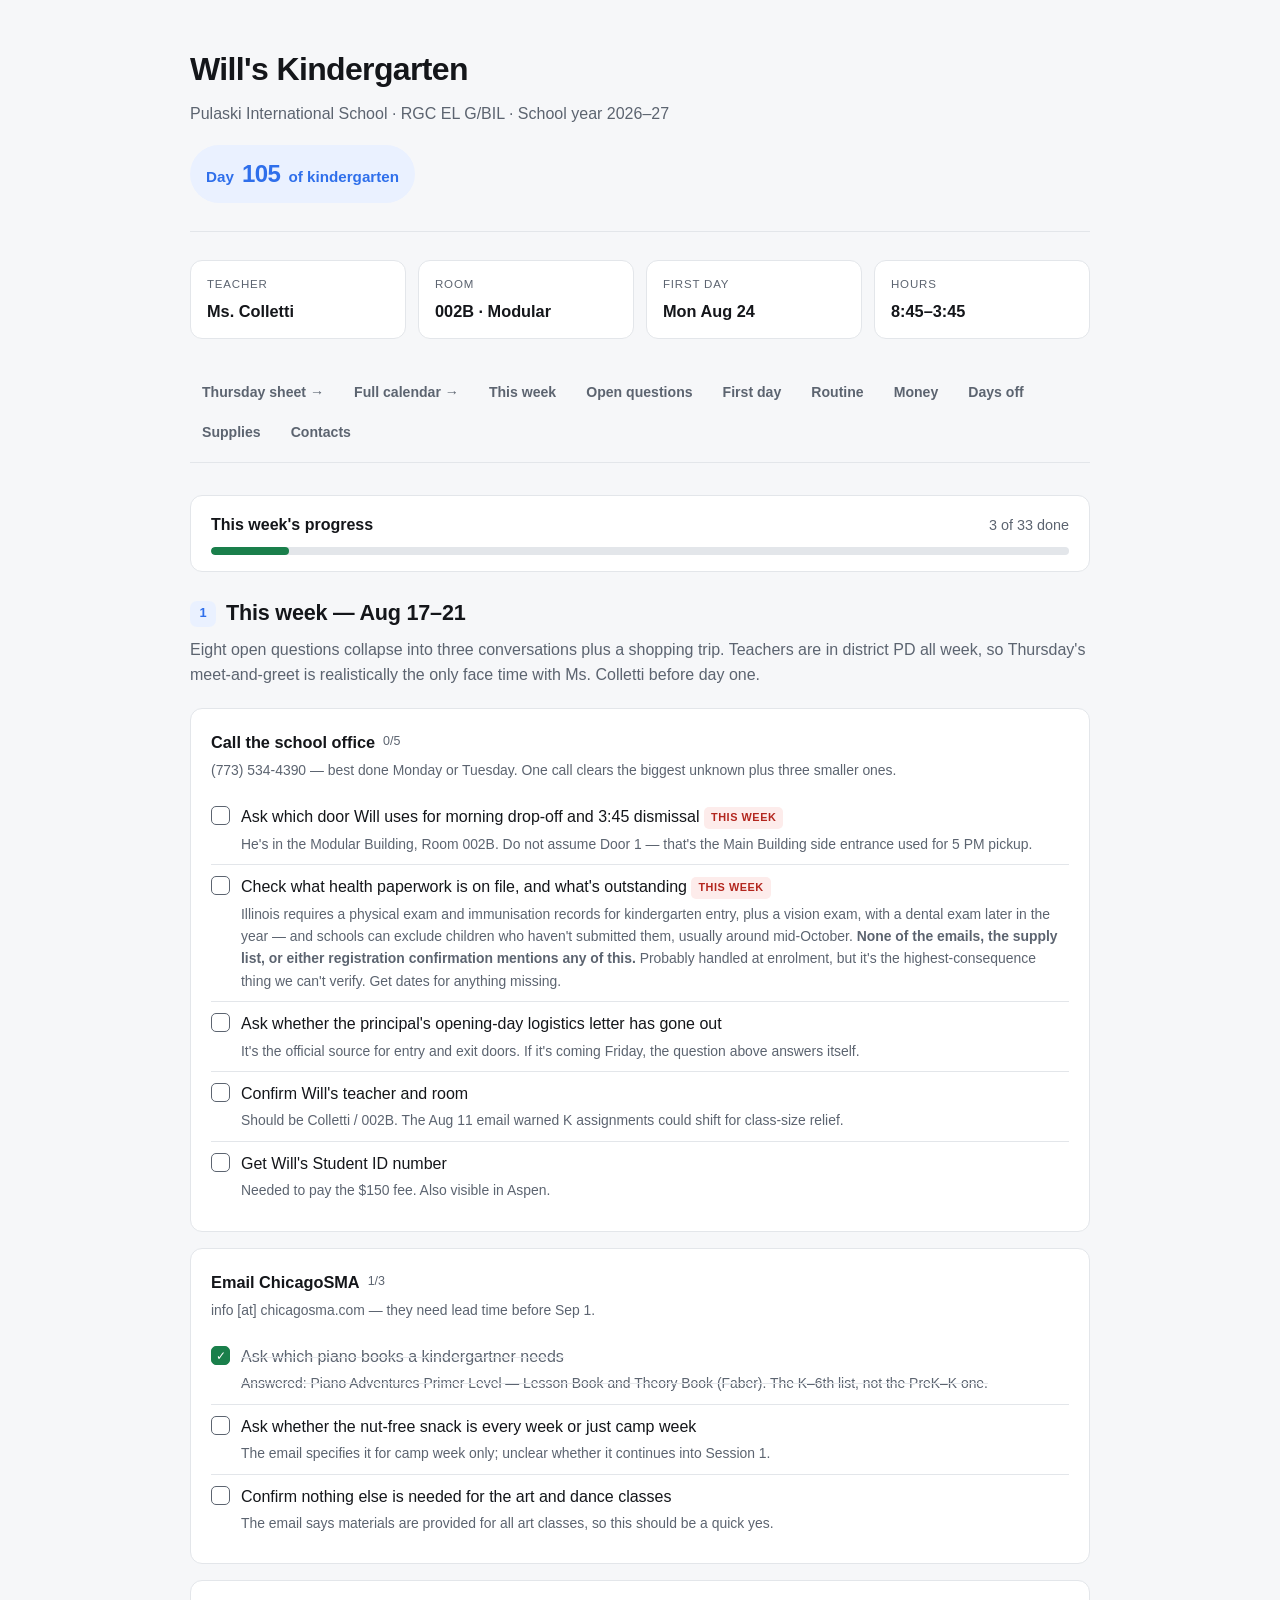
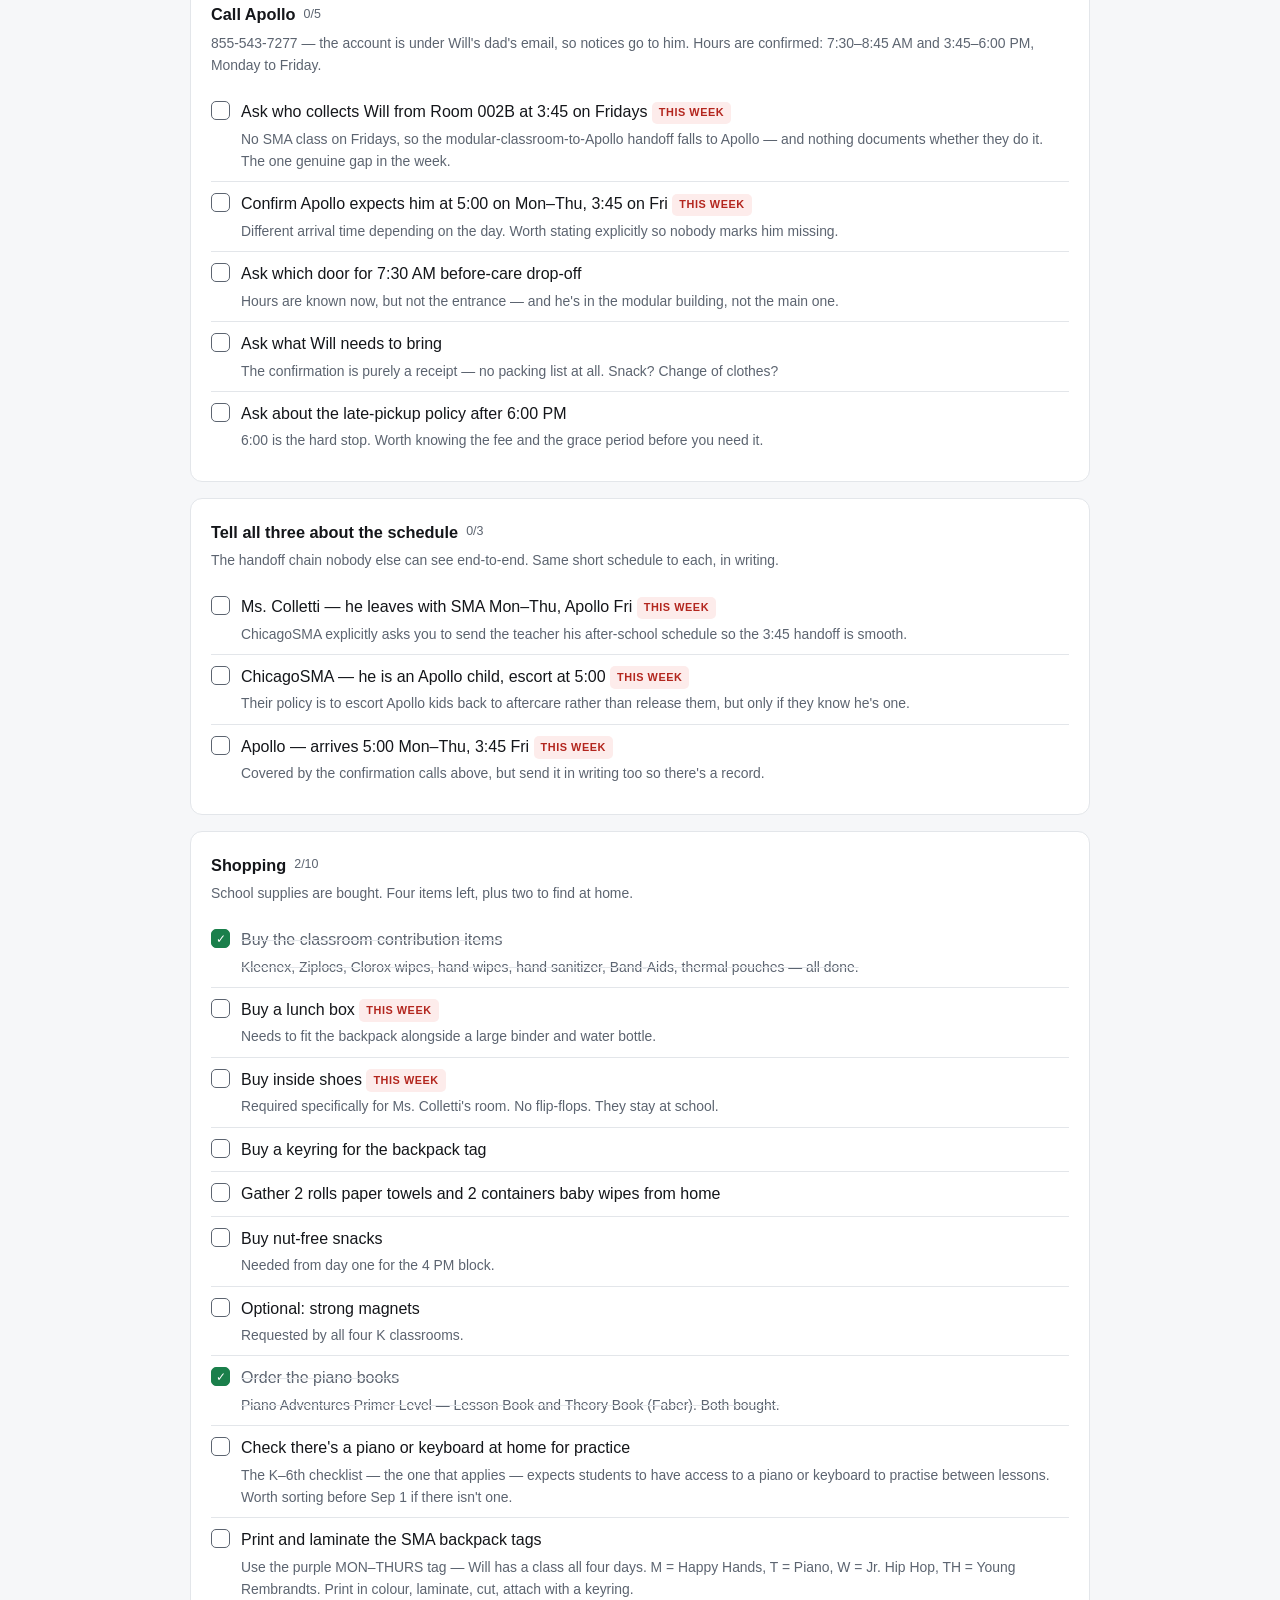
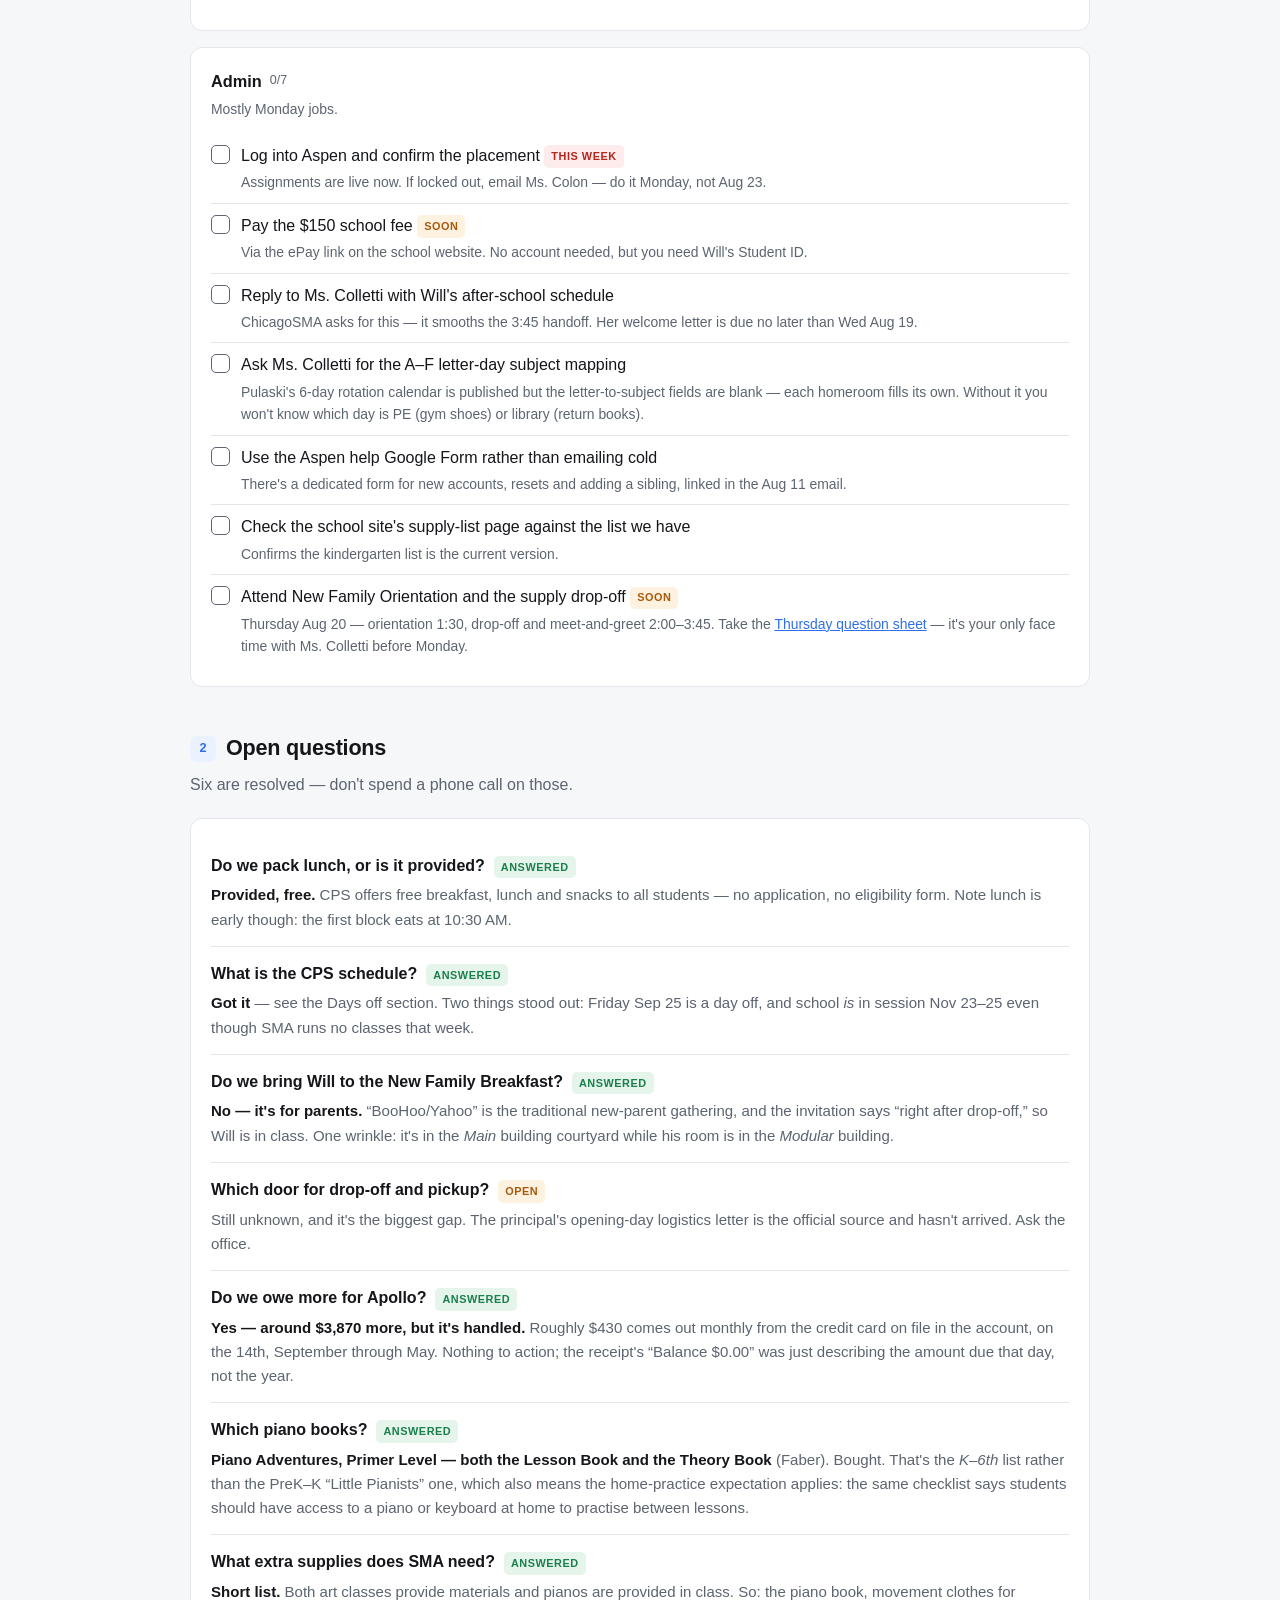
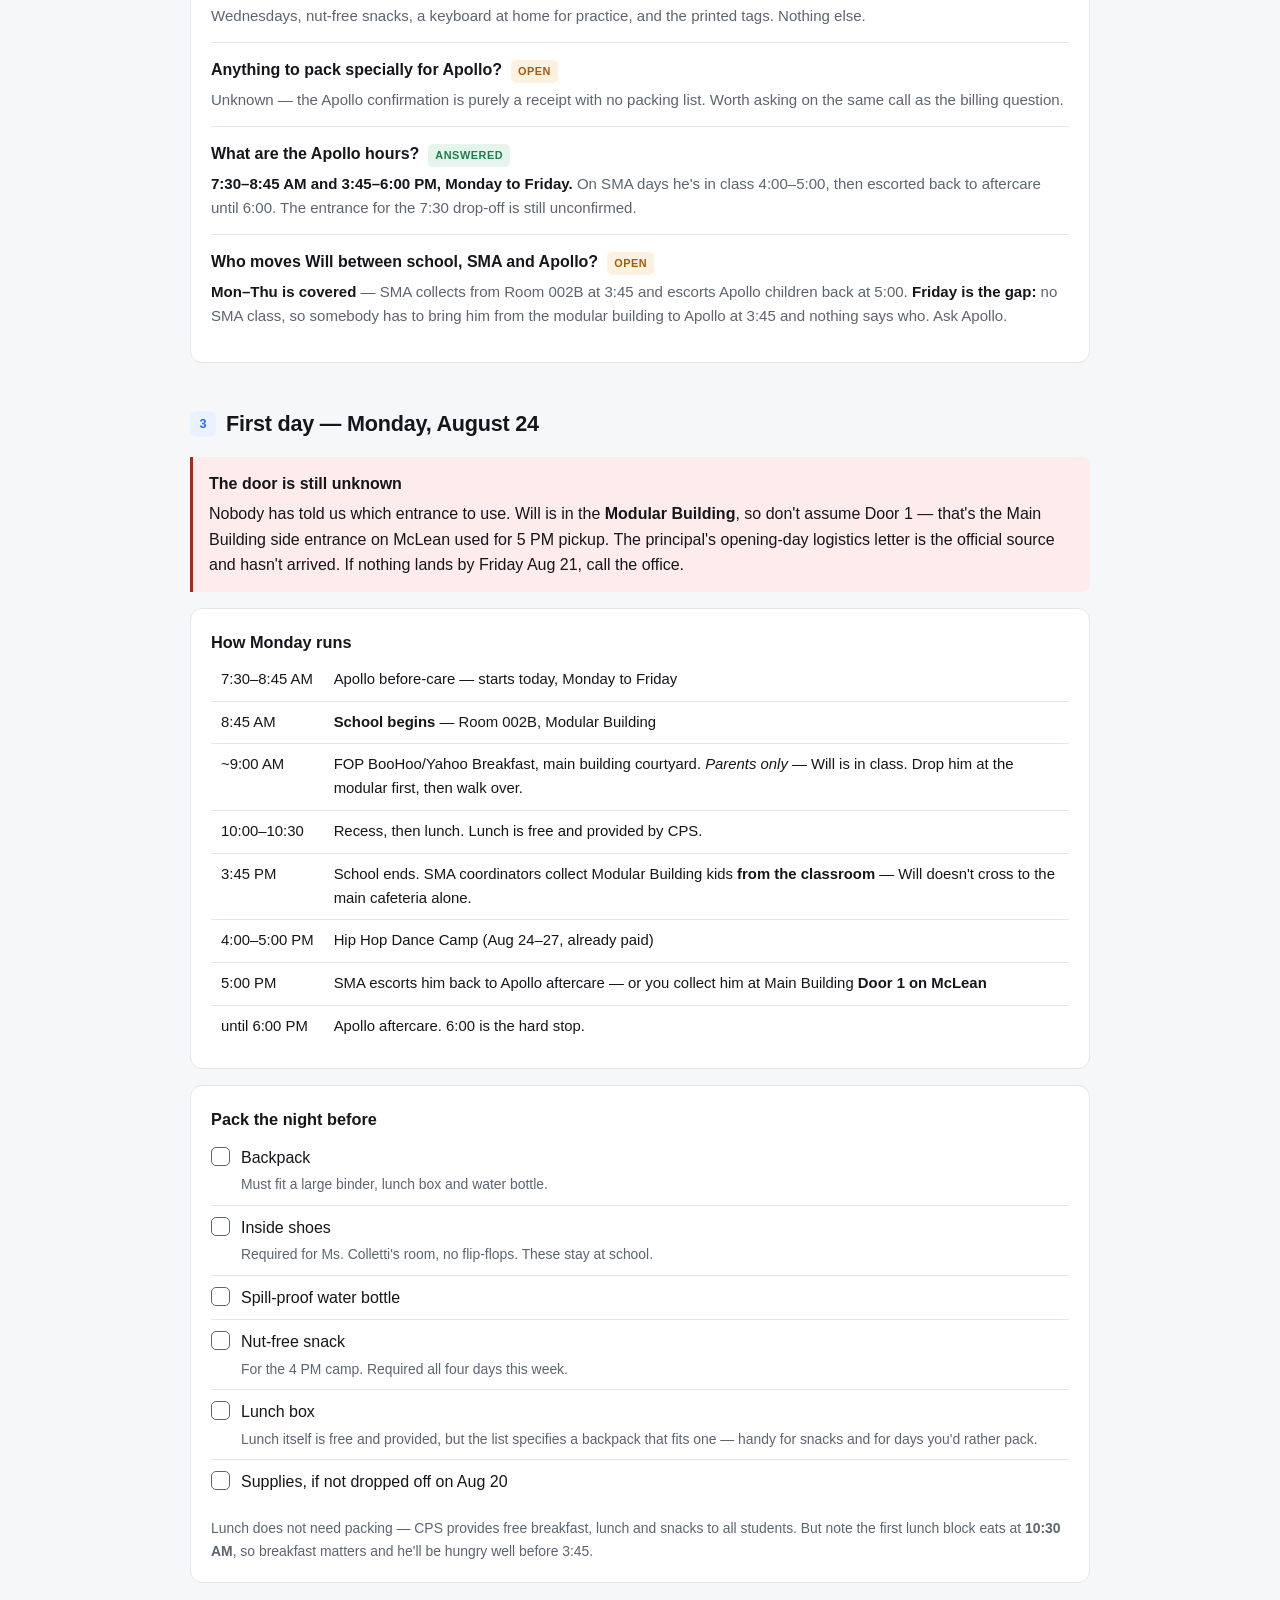
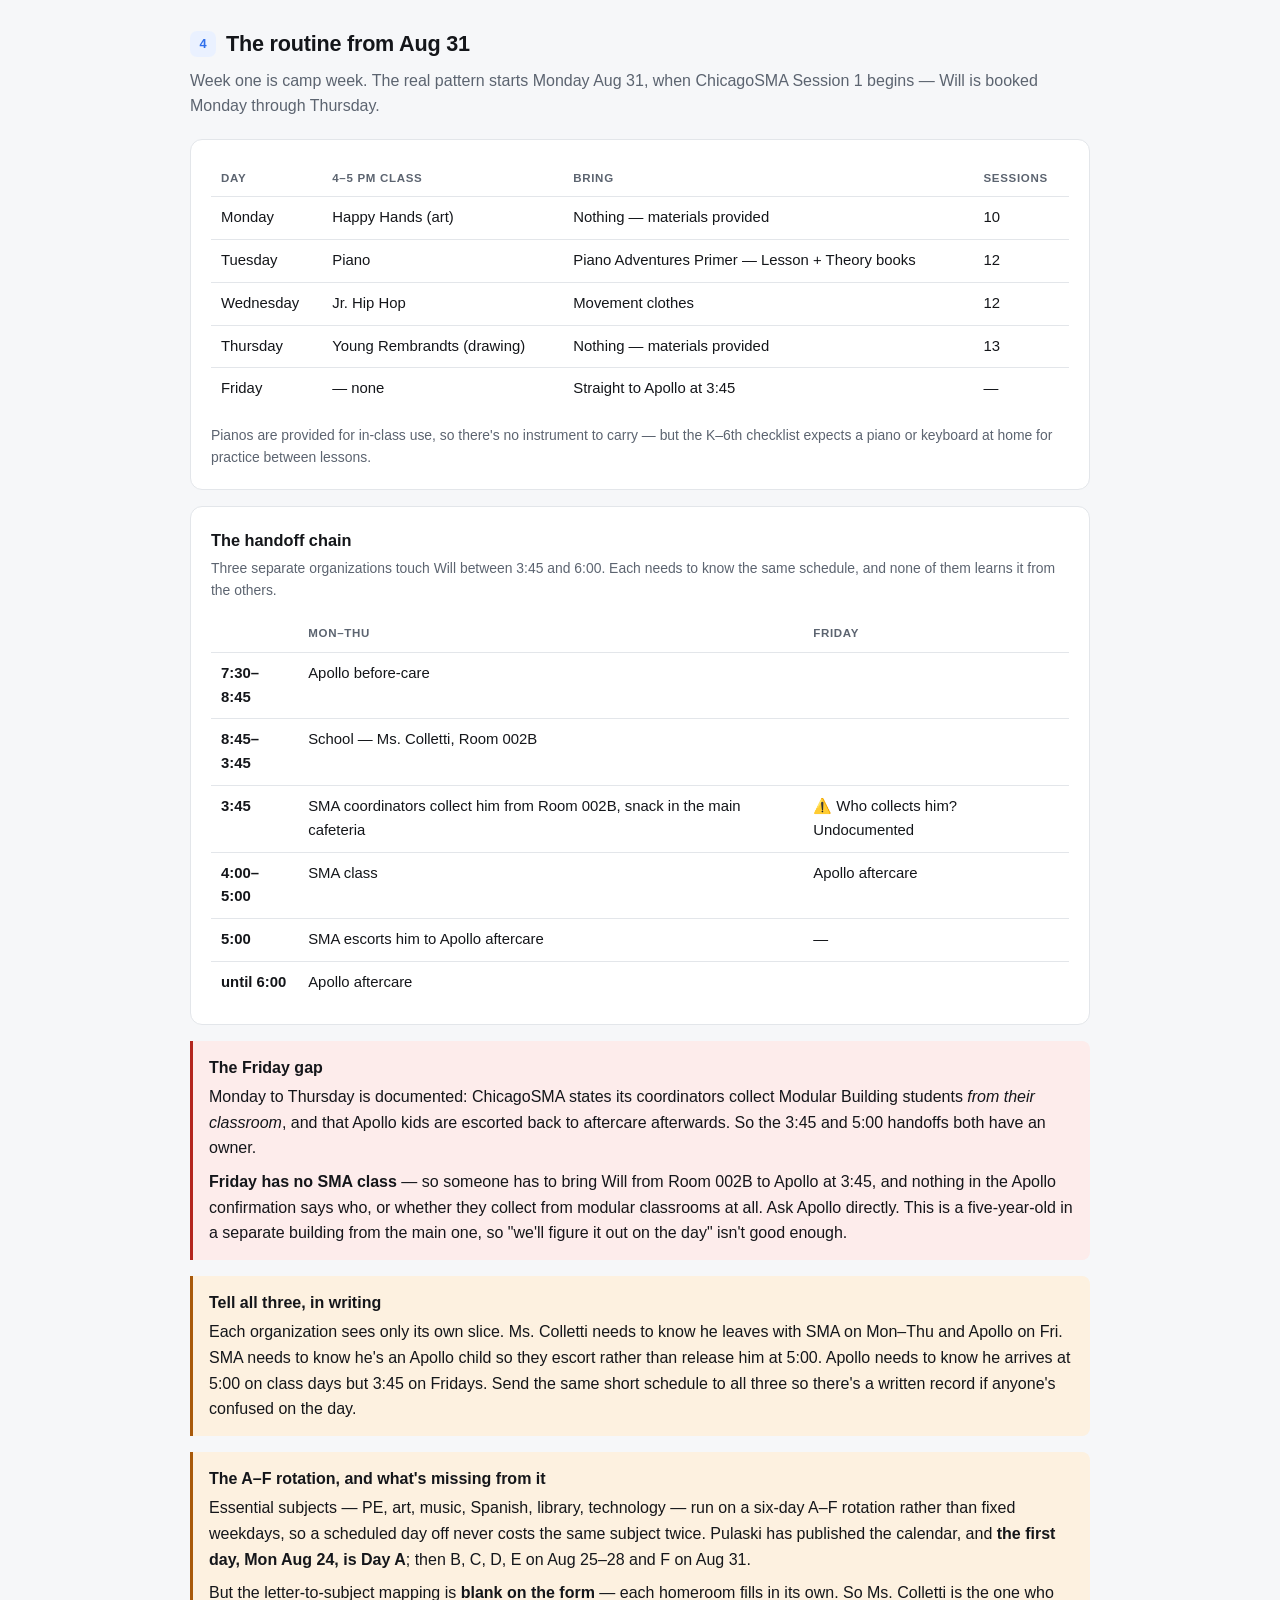
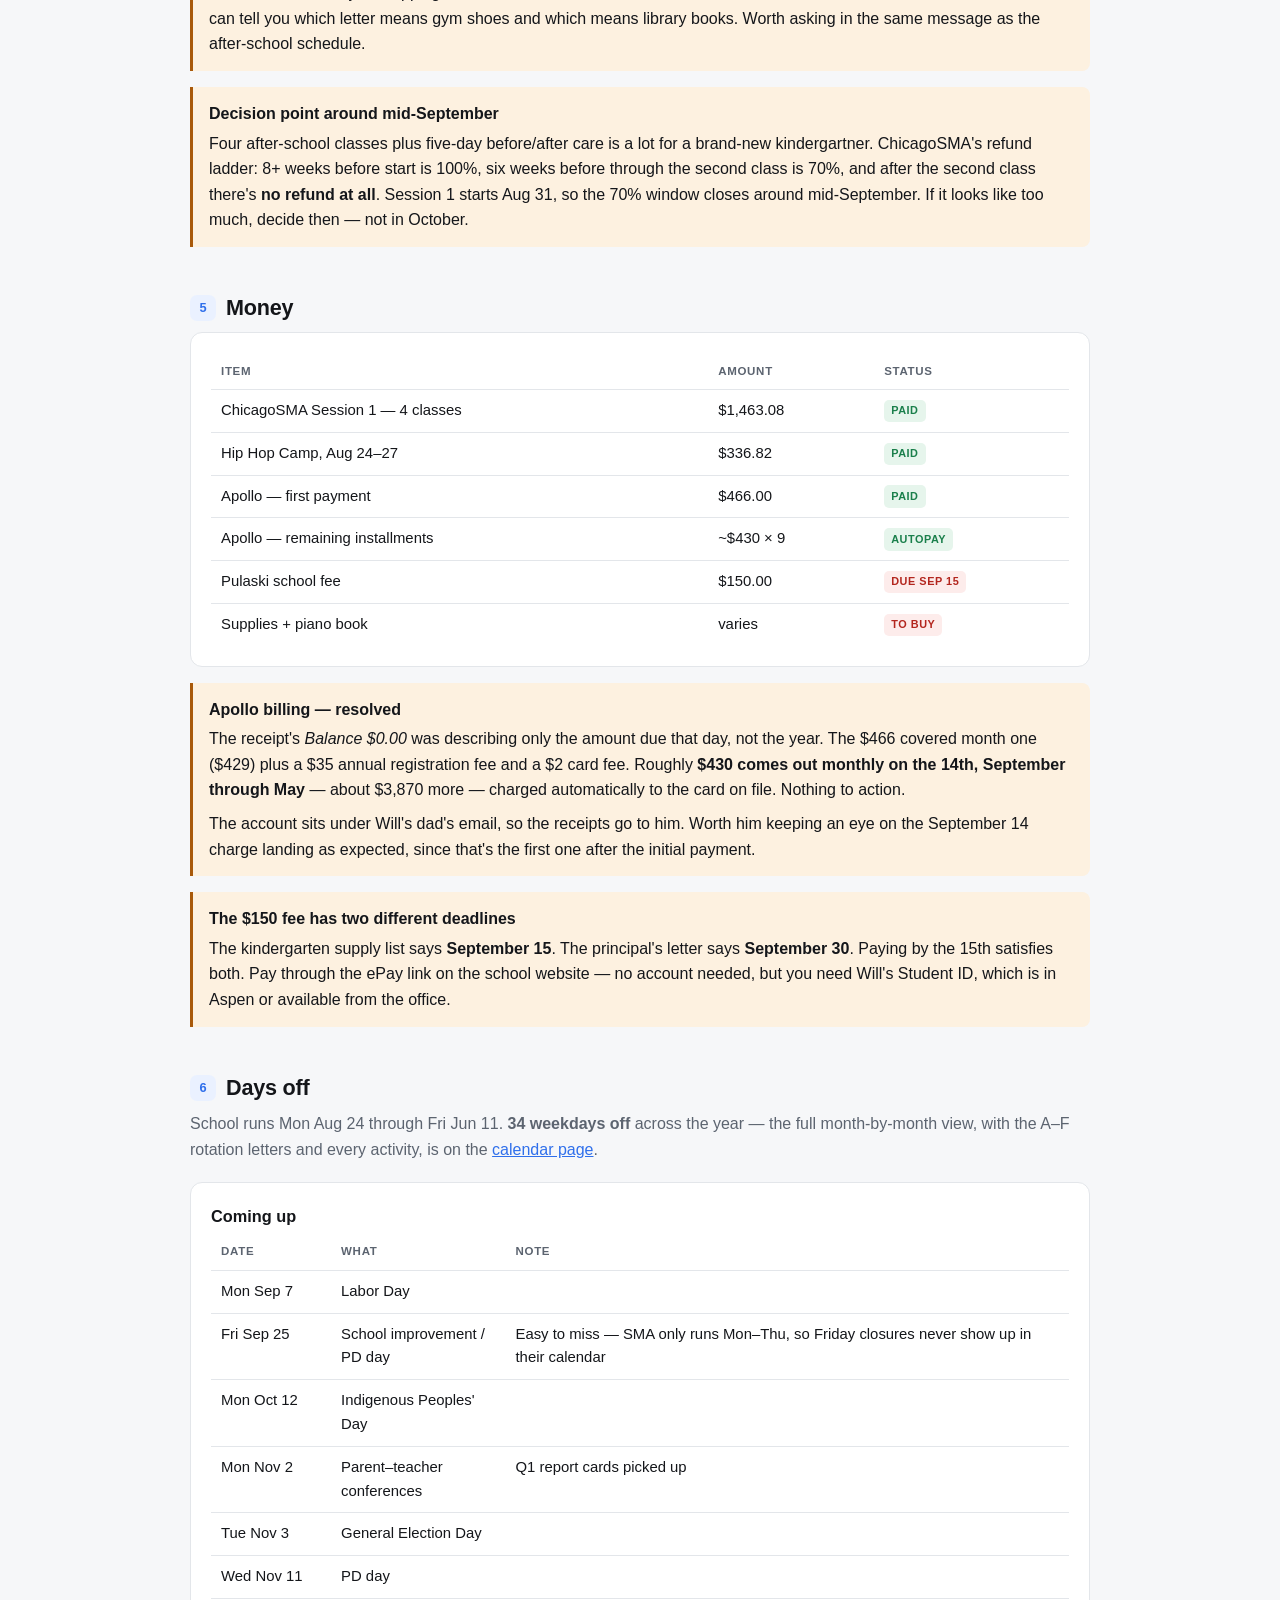
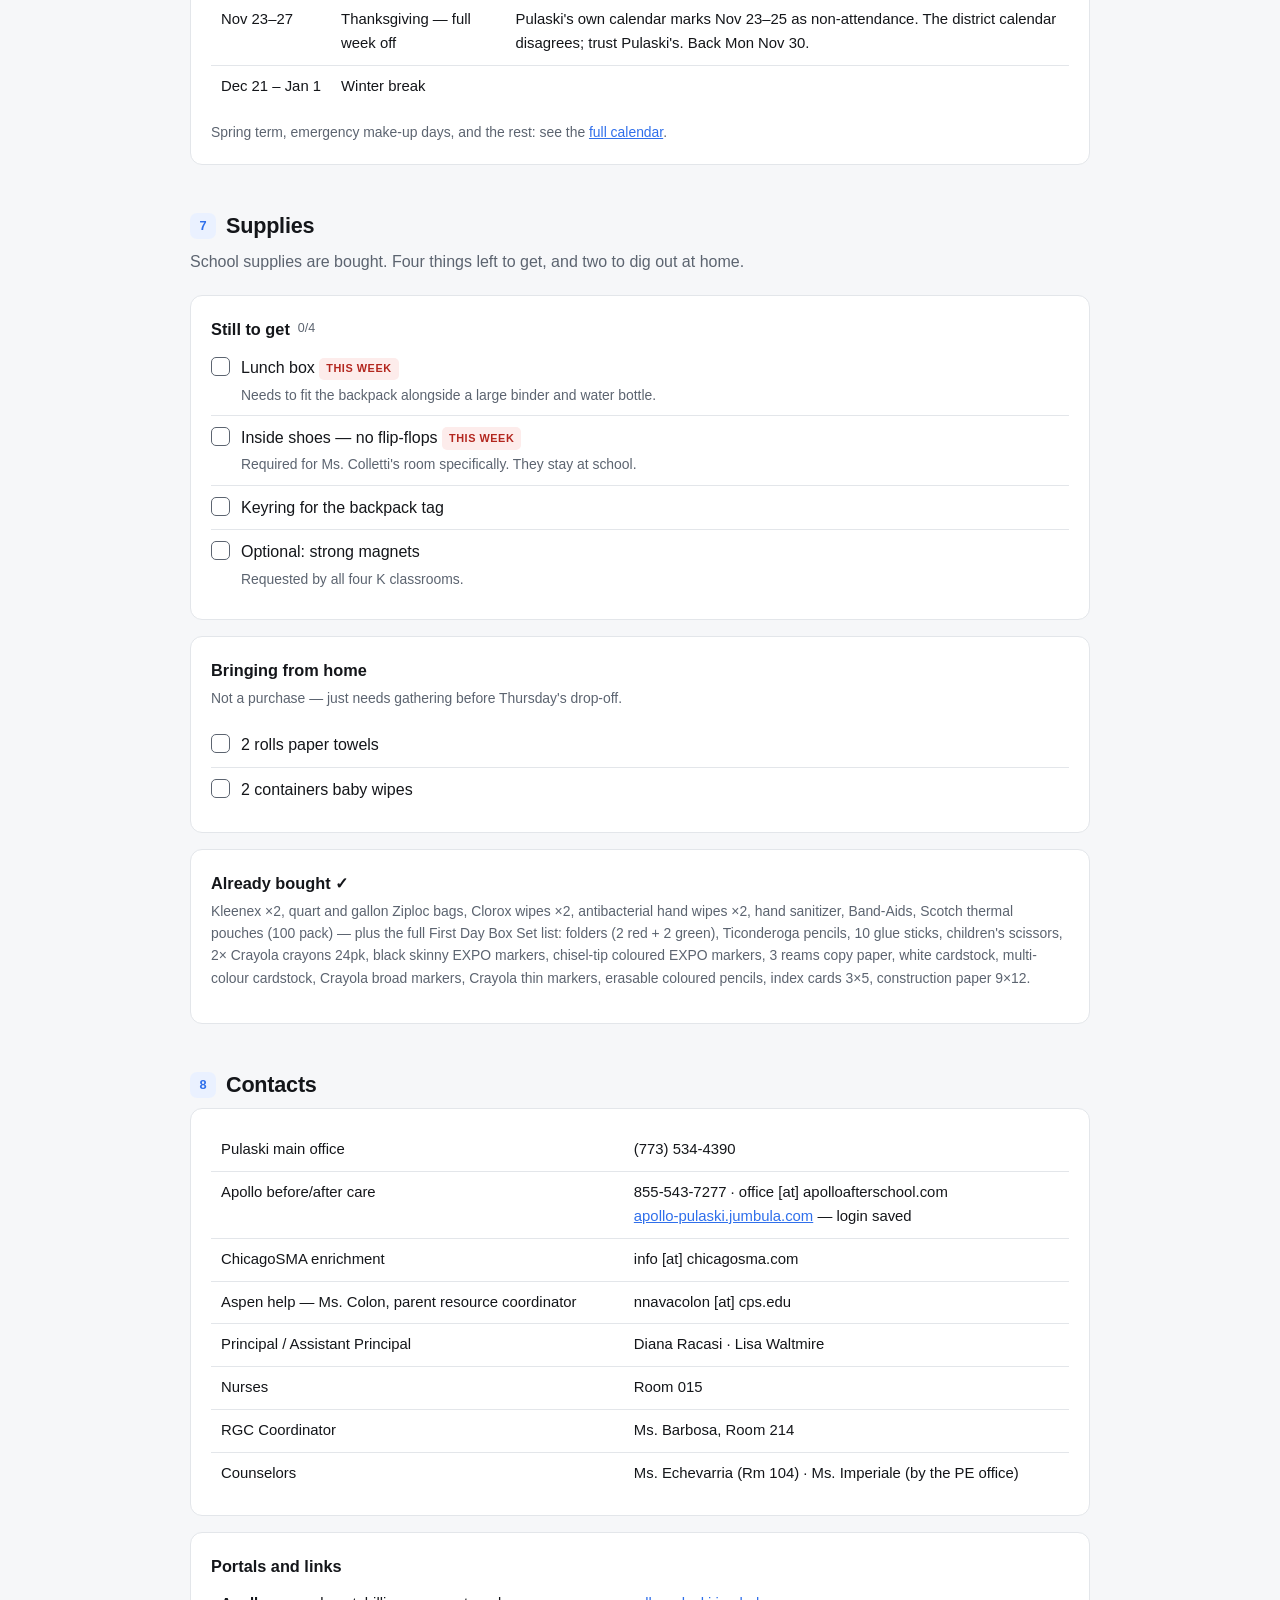
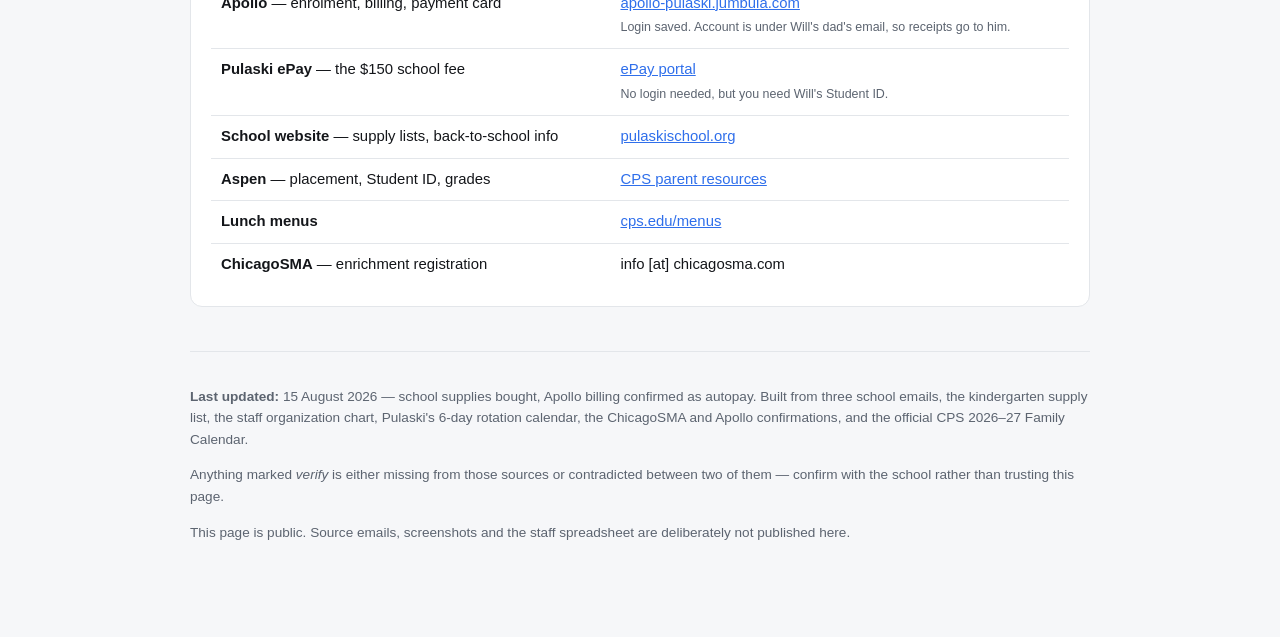
==== commit 2c1d4cef: "Piano books confirmed and bought Piano Adventures Primer Level - Lesson Book and Theory Book (Faber)" ====
--- a/index.html
+++ b/index.html
@@ -91,7 +91,7 @@
       <thead><tr><th>Day</th><th>4–5 PM class</th><th>Bring</th><th>Sessions</th></tr></thead>
       <tbody>
         <tr><td>Monday</td><td>Happy Hands (art)</td><td>Nothing — materials provided</td><td class="num">10</td></tr>
-        <tr><td>Tuesday</td><td>Piano</td><td>Book — pending SMA's answer</td><td class="num">12</td></tr>
+        <tr><td>Tuesday</td><td>Piano</td><td>Piano Adventures Primer — Lesson + Theory books</td><td class="num">12</td></tr>
         <tr><td>Wednesday</td><td>Jr. Hip Hop</td><td>Movement clothes</td><td class="num">12</td></tr>
         <tr><td>Thursday</td><td>Young Rembrandts (drawing)</td><td>Nothing — materials provided</td><td class="num">13</td></tr>
         <tr><td>Friday</td><td>— none</td><td>Straight to Apollo at 3:45</td><td class="num">—</td></tr>
@@ -257,7 +257,7 @@
     { t:"Get Will's Student ID number", n:"Needed to pay the $150 fee. Also visible in Aspen.", done:false },
   ]},
   { group:"Email ChicagoSMA", meta:"info [at] chicagosma.com — they need lead time before Sep 1.", items:[
-    { t:"Ask which piano books a kindergartner needs", n:"Two conflicting lists, and Will's class name matches neither exactly. Either My First Piano Adventure Lesson Book A, or Piano Adventures Primer Level Lesson Book plus the Primer Theory Book.", pri:"now", done:false },
+    { t:"Ask which piano books a kindergartner needs", n:"Answered: Piano Adventures Primer Level — Lesson Book and Theory Book (Faber). The K–6th list, not the PreK–K one.", done:true },
     { t:"Ask whether the nut-free snack is every week or just camp week", n:"The email specifies it for camp week only; unclear whether it continues into Session 1.", done:false },
     { t:"Confirm nothing else is needed for the art and dance classes", n:"The email says materials are provided for all art classes, so this should be a quick yes.", done:false },
   ]},
@@ -281,7 +281,8 @@
     { t:"Gather 2 rolls paper towels and 2 containers baby wipes from home", done:false },
     { t:"Buy nut-free snacks", n:"Needed from day one for the 4 PM block.", done:false },
     { t:"Optional: strong magnets", n:"Requested by all four K classrooms.", done:false },
-    { t:"Order the piano book once SMA confirms which", n:"Needed by Tuesday Sep 1.", done:false },
+    { t:"Order the piano books", n:"Piano Adventures Primer Level — Lesson Book and Theory Book (Faber). Both bought.", done:true },
+    { t:"Check there's a piano or keyboard at home for practice", n:"The K–6th checklist — the one that applies — expects students to have access to a piano or keyboard to practise between lessons. Worth sorting before Sep 1 if there isn't one.", done:false },
     { t:"Print and laminate the SMA backpack tags", n:"Use the purple MON–THURS tag — Will has a class all four days. M = Happy Hands, T = Piano, W = Jr. Hip Hop, TH = Young Rembrandts. Print in colour, laminate, cut, attach with a keyring.", done:false },
   ]},
   { group:"Admin", meta:"Mostly Monday jobs.", items:[
@@ -306,8 +307,8 @@
     a:"Still unknown, and it's the biggest gap. The principal's opening-day logistics letter is the official source and hasn't arrived. Ask the office." },
   { q:"Do we owe more for Apollo?", s:"answered",
     a:"<strong>Yes — around $3,870 more, but it's handled.</strong> Roughly $430 comes out monthly from the credit card on file in the account, on the 14th, September through May. Nothing to action; the receipt's “Balance $0.00” was just describing the amount due that day, not the year." },
-  { q:"Which piano books?", s:"open",
-    a:"Two conflicting lists in the same email, neither matching Will's class name exactly. Needs SMA to confirm, and the books are needed by Sep 1." },
+  { q:"Which piano books?", s:"answered",
+    a:"<strong>Piano Adventures, Primer Level — both the Lesson Book and the Theory Book</strong> (Faber). Bought. That's the <em>K–6th</em> list rather than the PreK–K “Little Pianists” one, which also means the home-practice expectation applies: the same checklist says students should have access to a piano or keyboard at home to practise between lessons." },
   { q:"What extra supplies does SMA need?", s:"answered",
     a:"<strong>Short list.</strong> Both art classes provide materials and pianos are provided in class. So: the piano book, movement clothes for Wednesdays, nut-free snacks, a keyboard at home for practice, and the printed tags. Nothing else." },
   { q:"Anything to pack specially for Apollo?", s:"open",
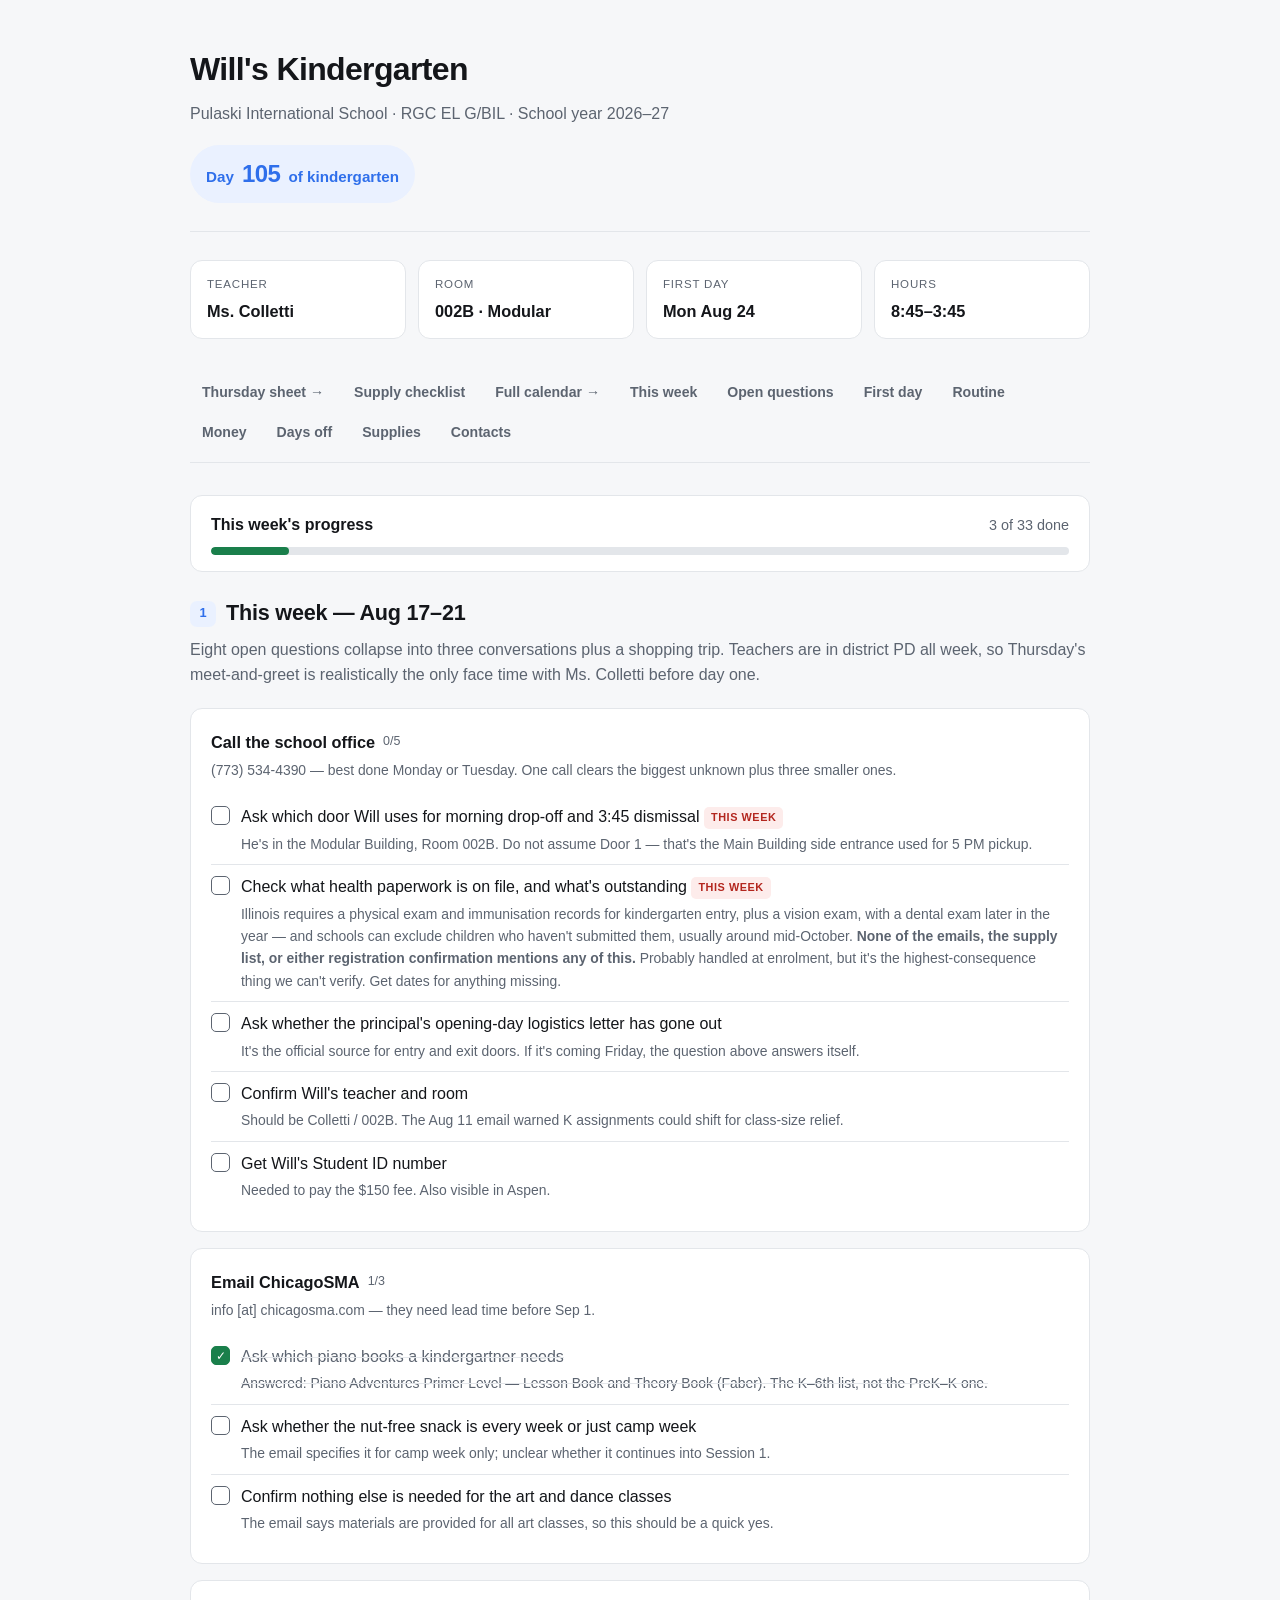
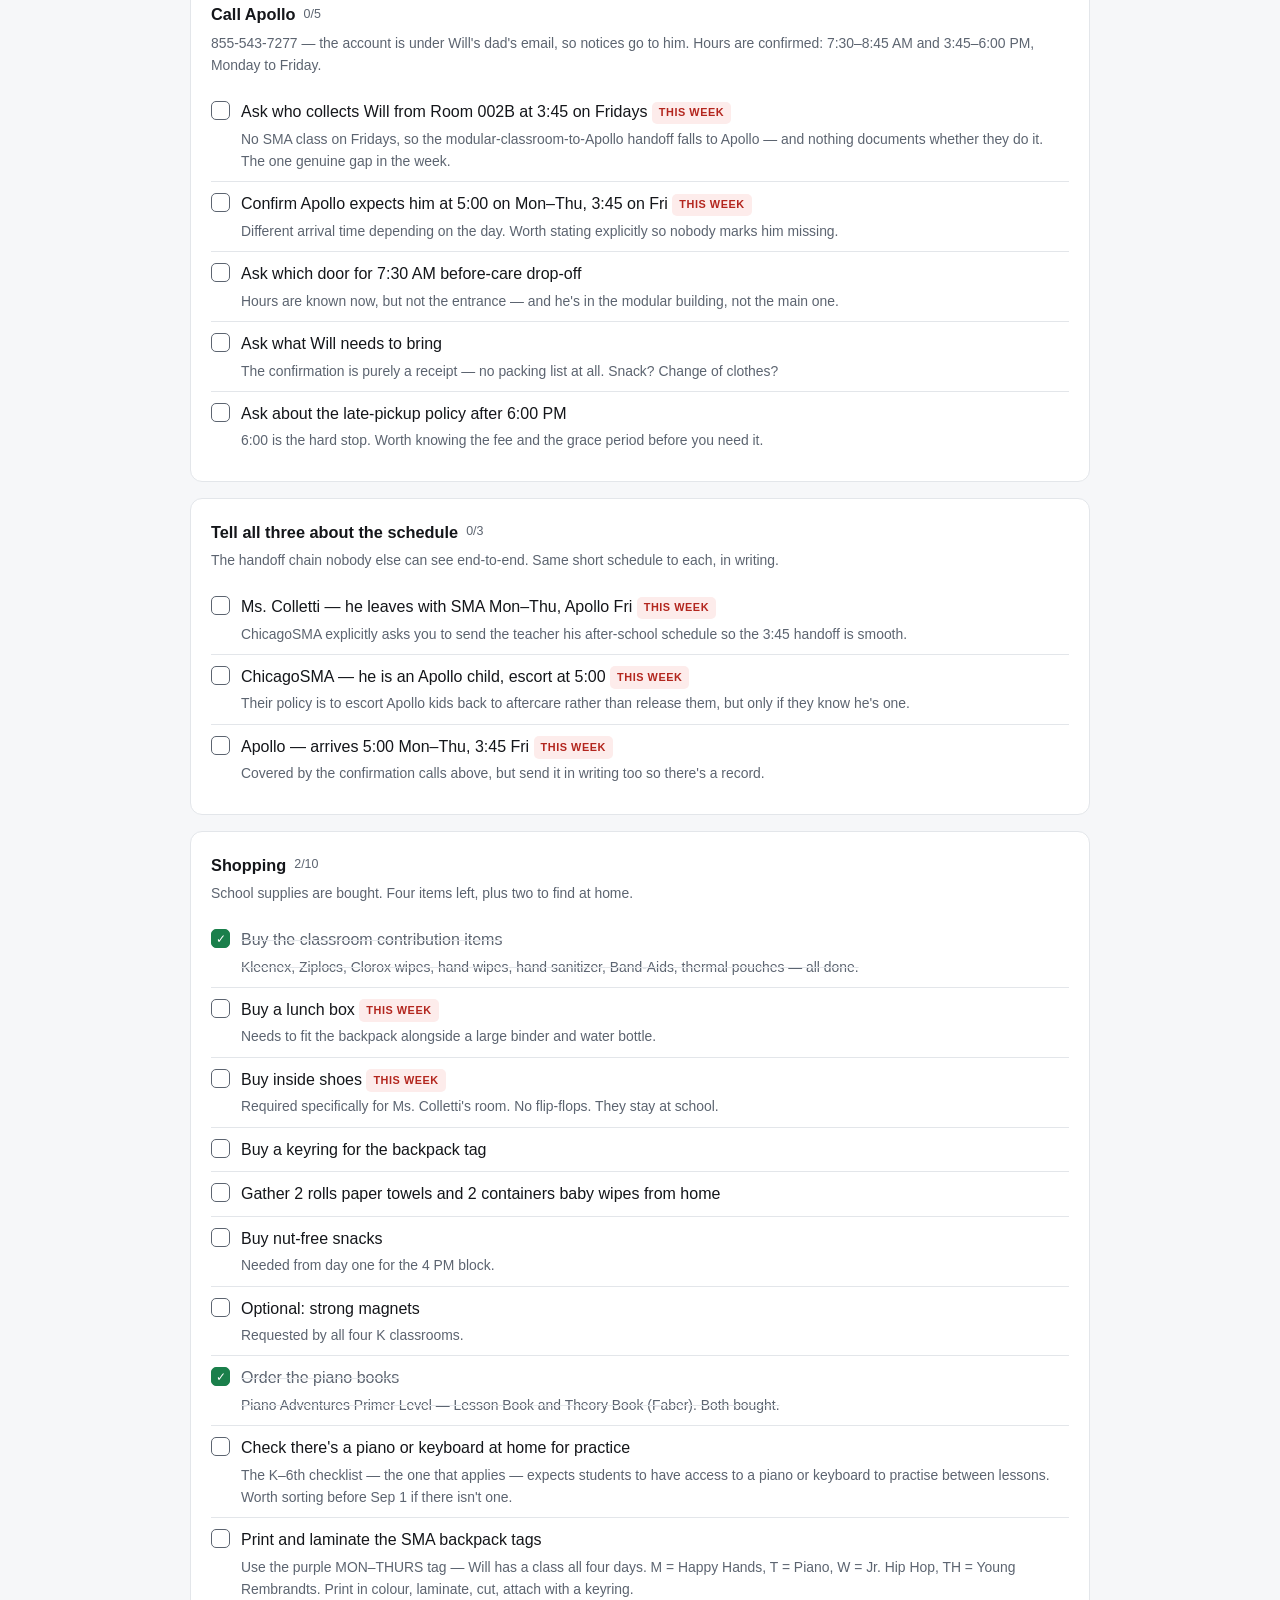
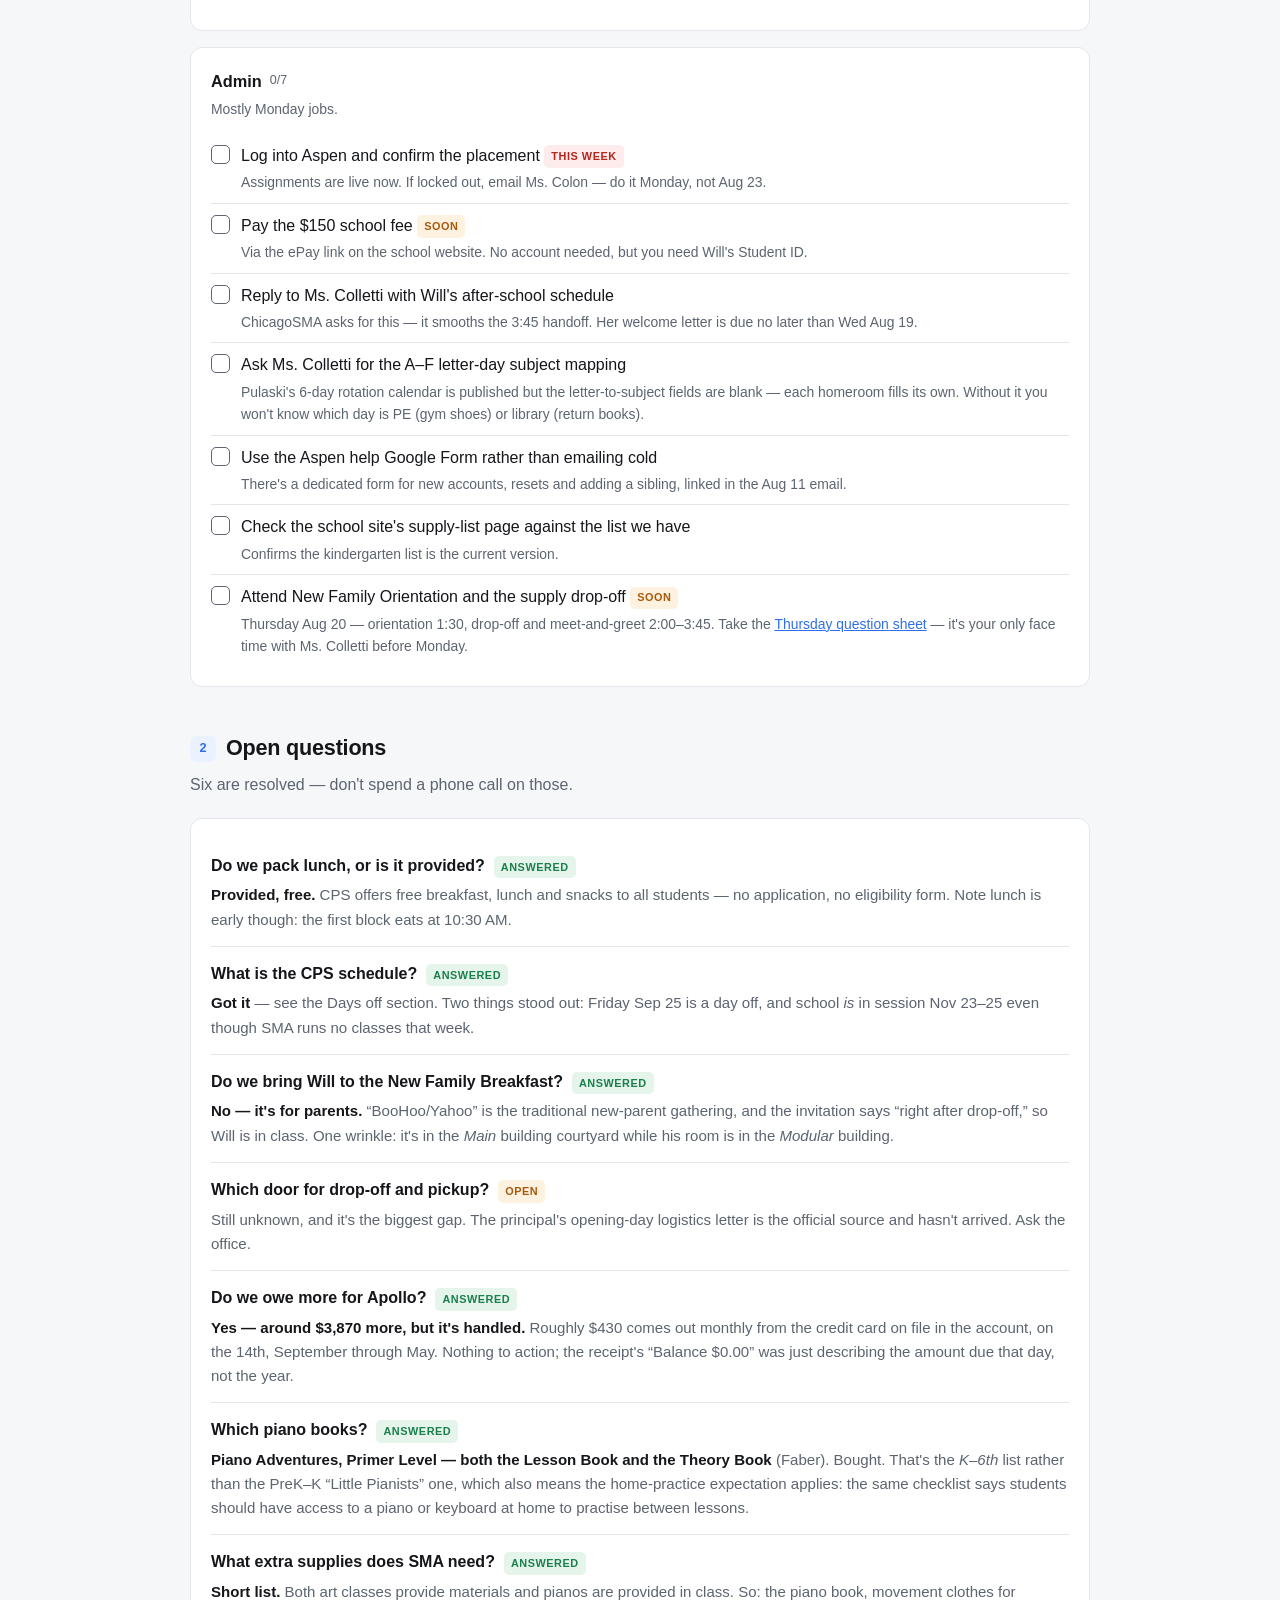
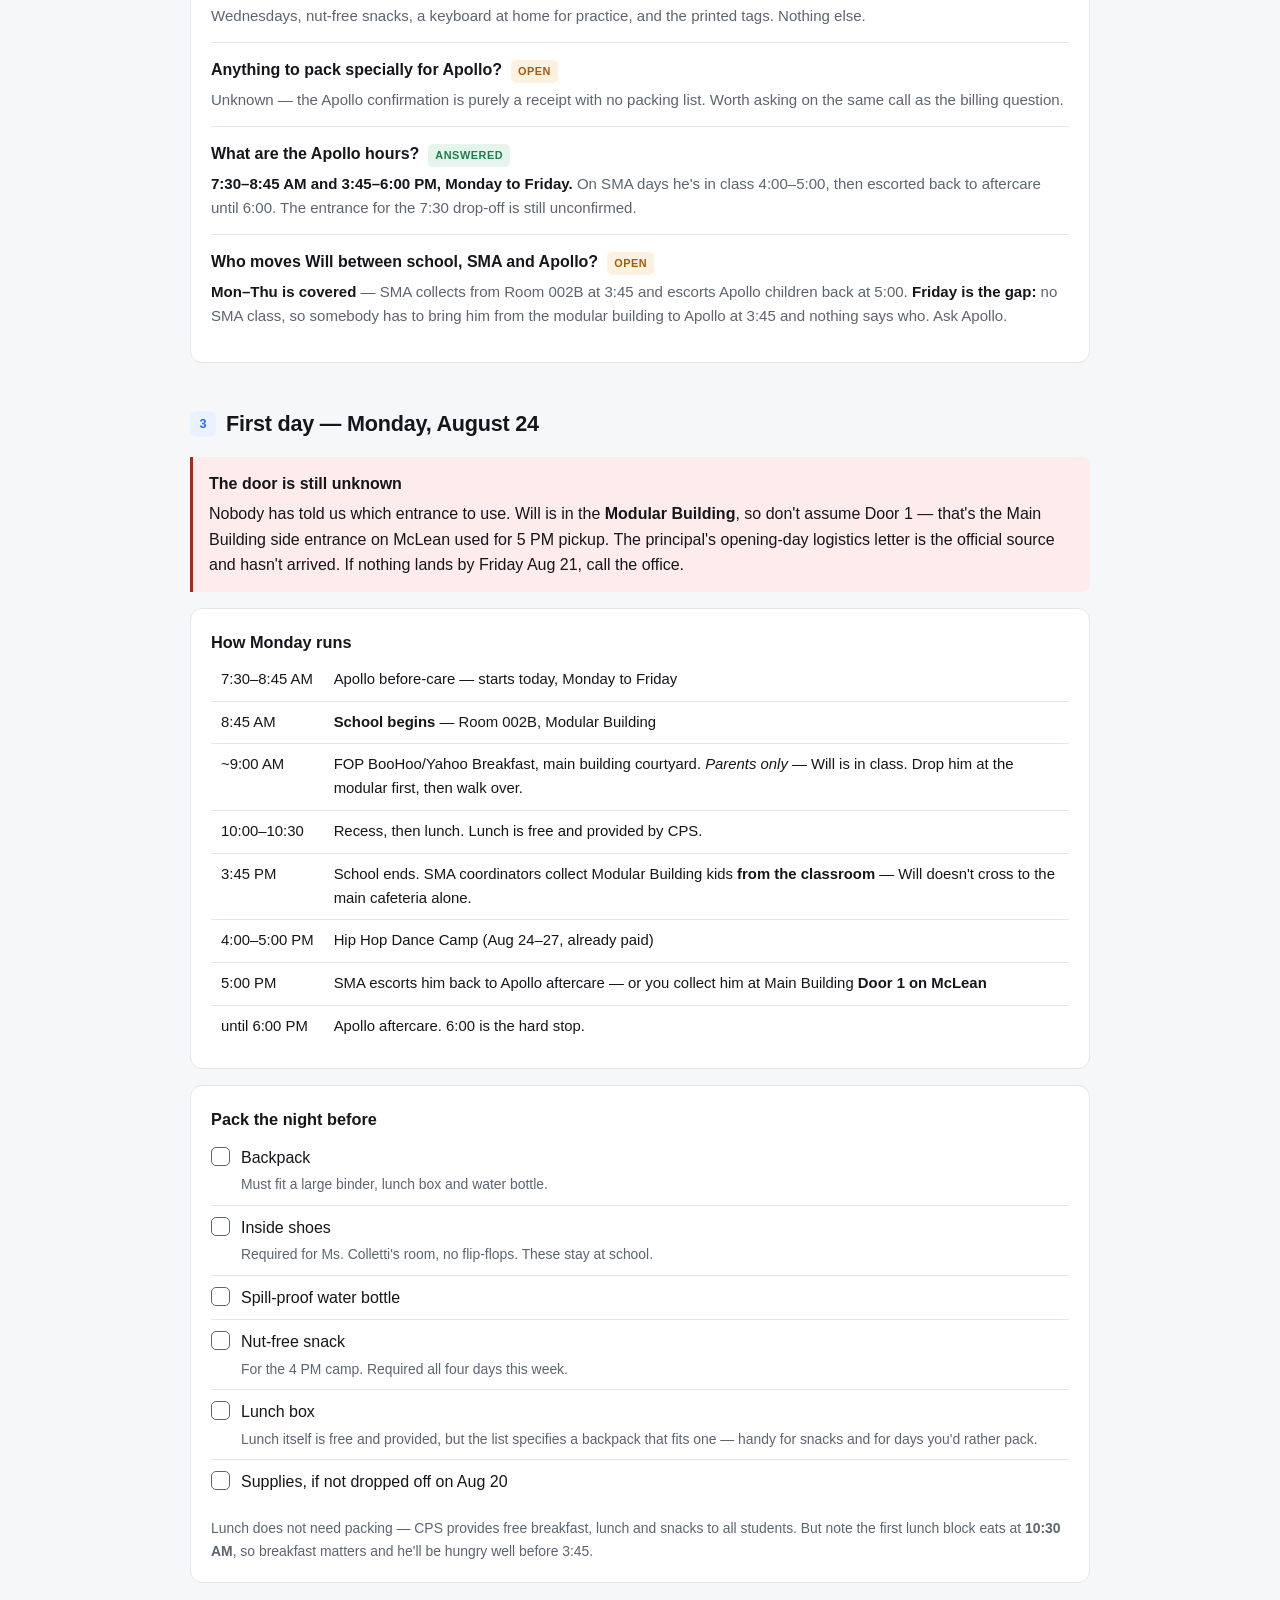
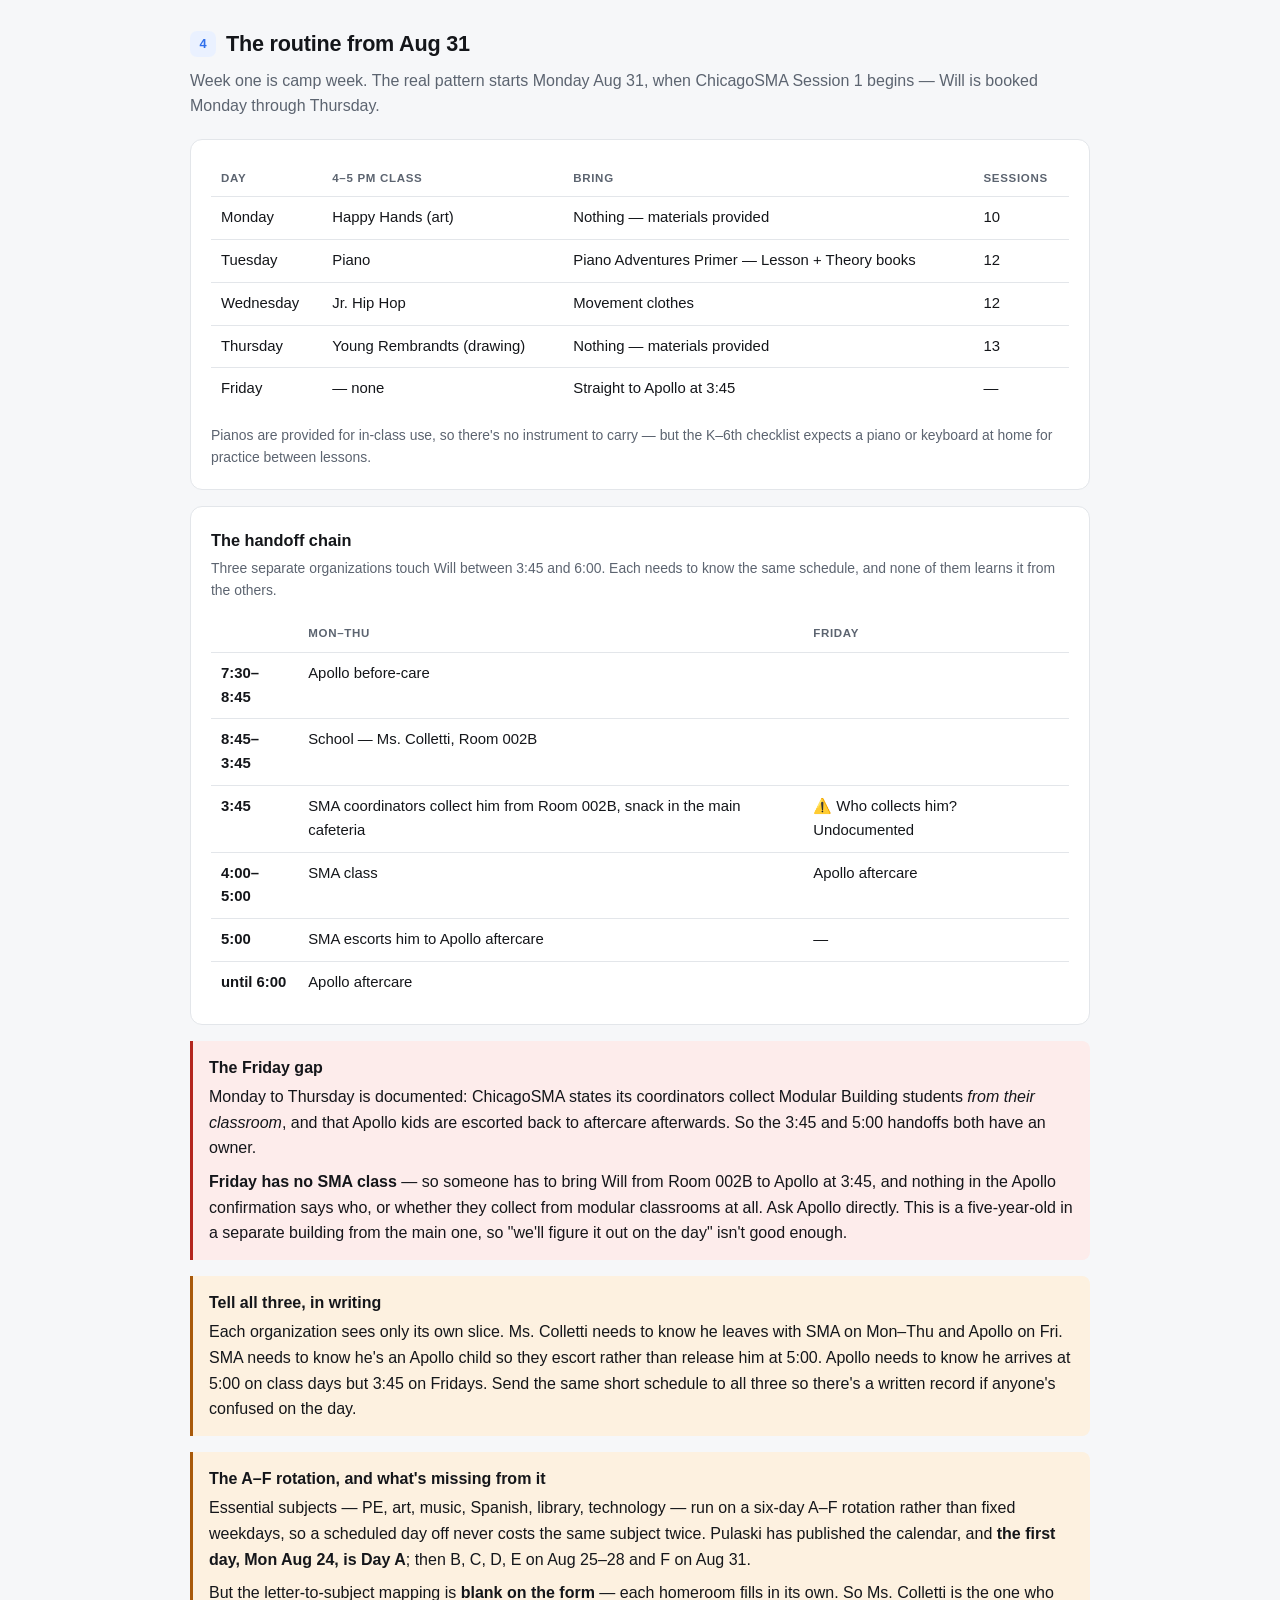
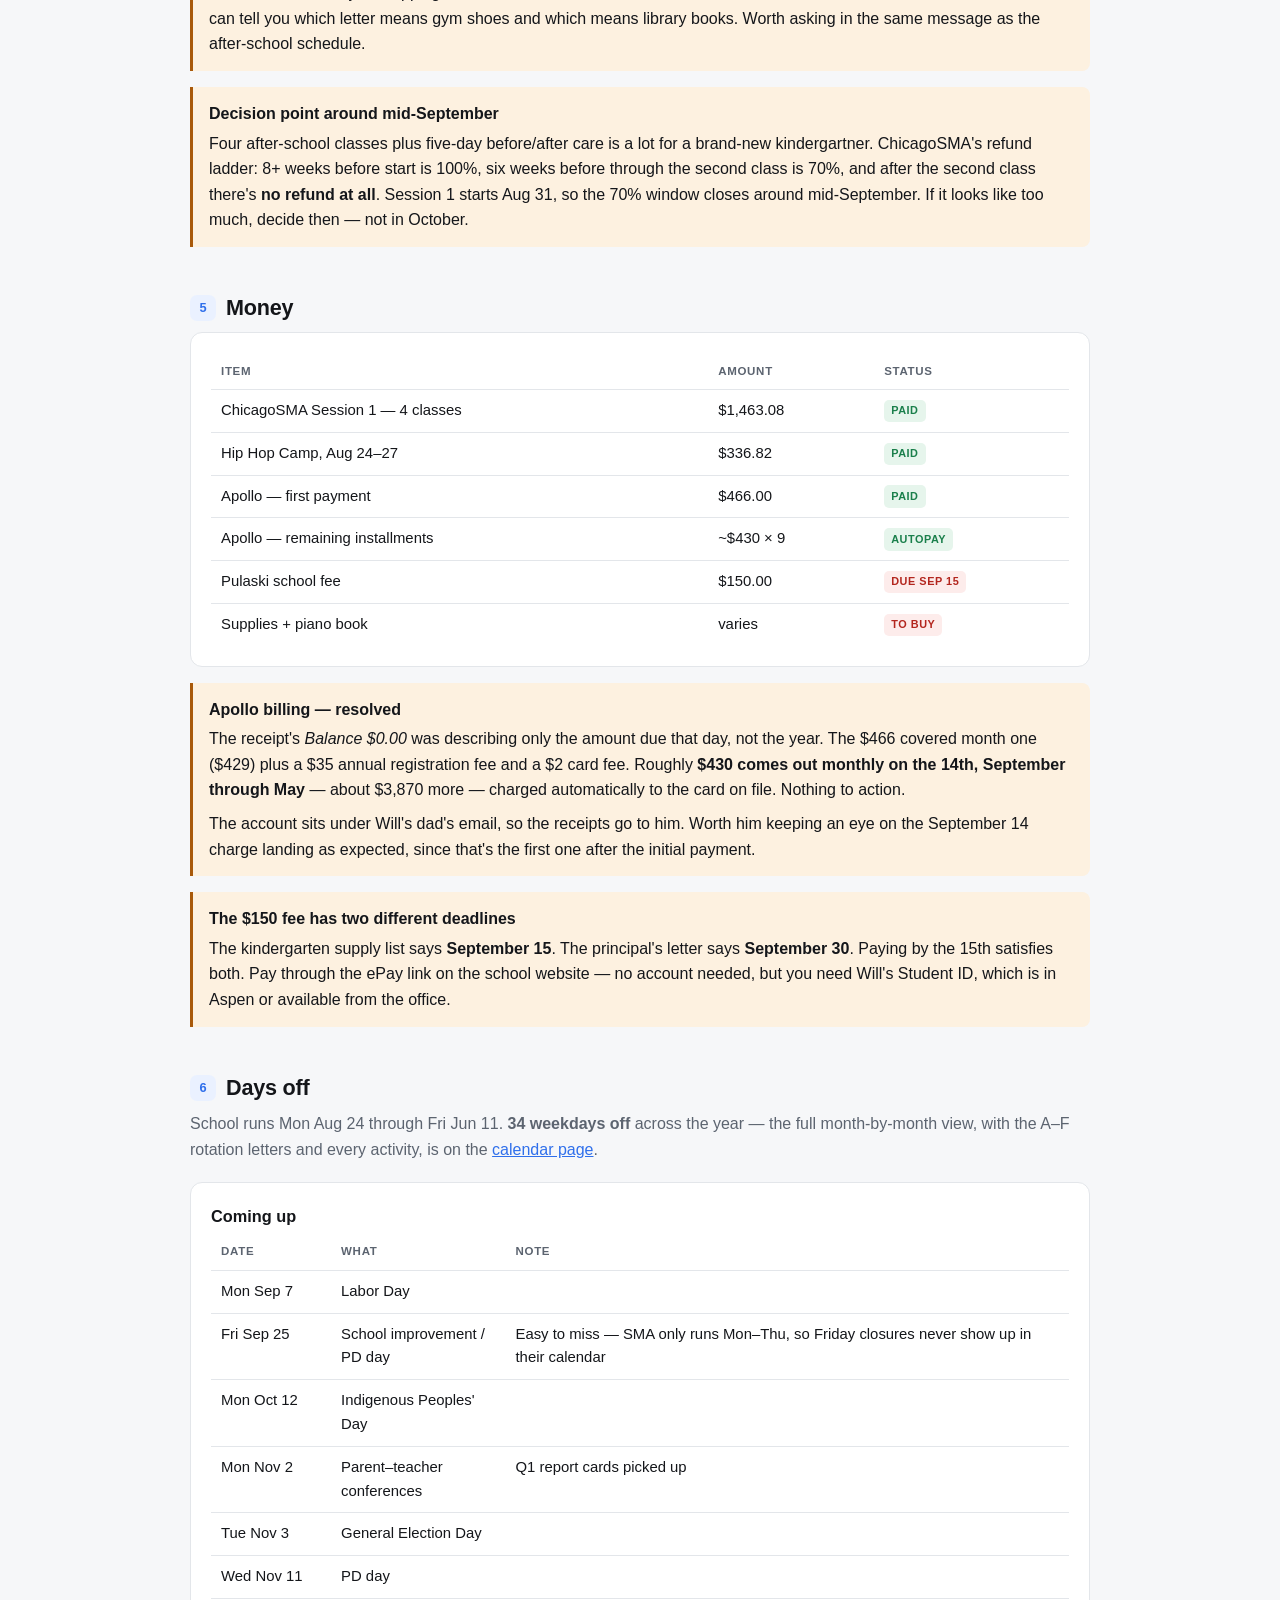
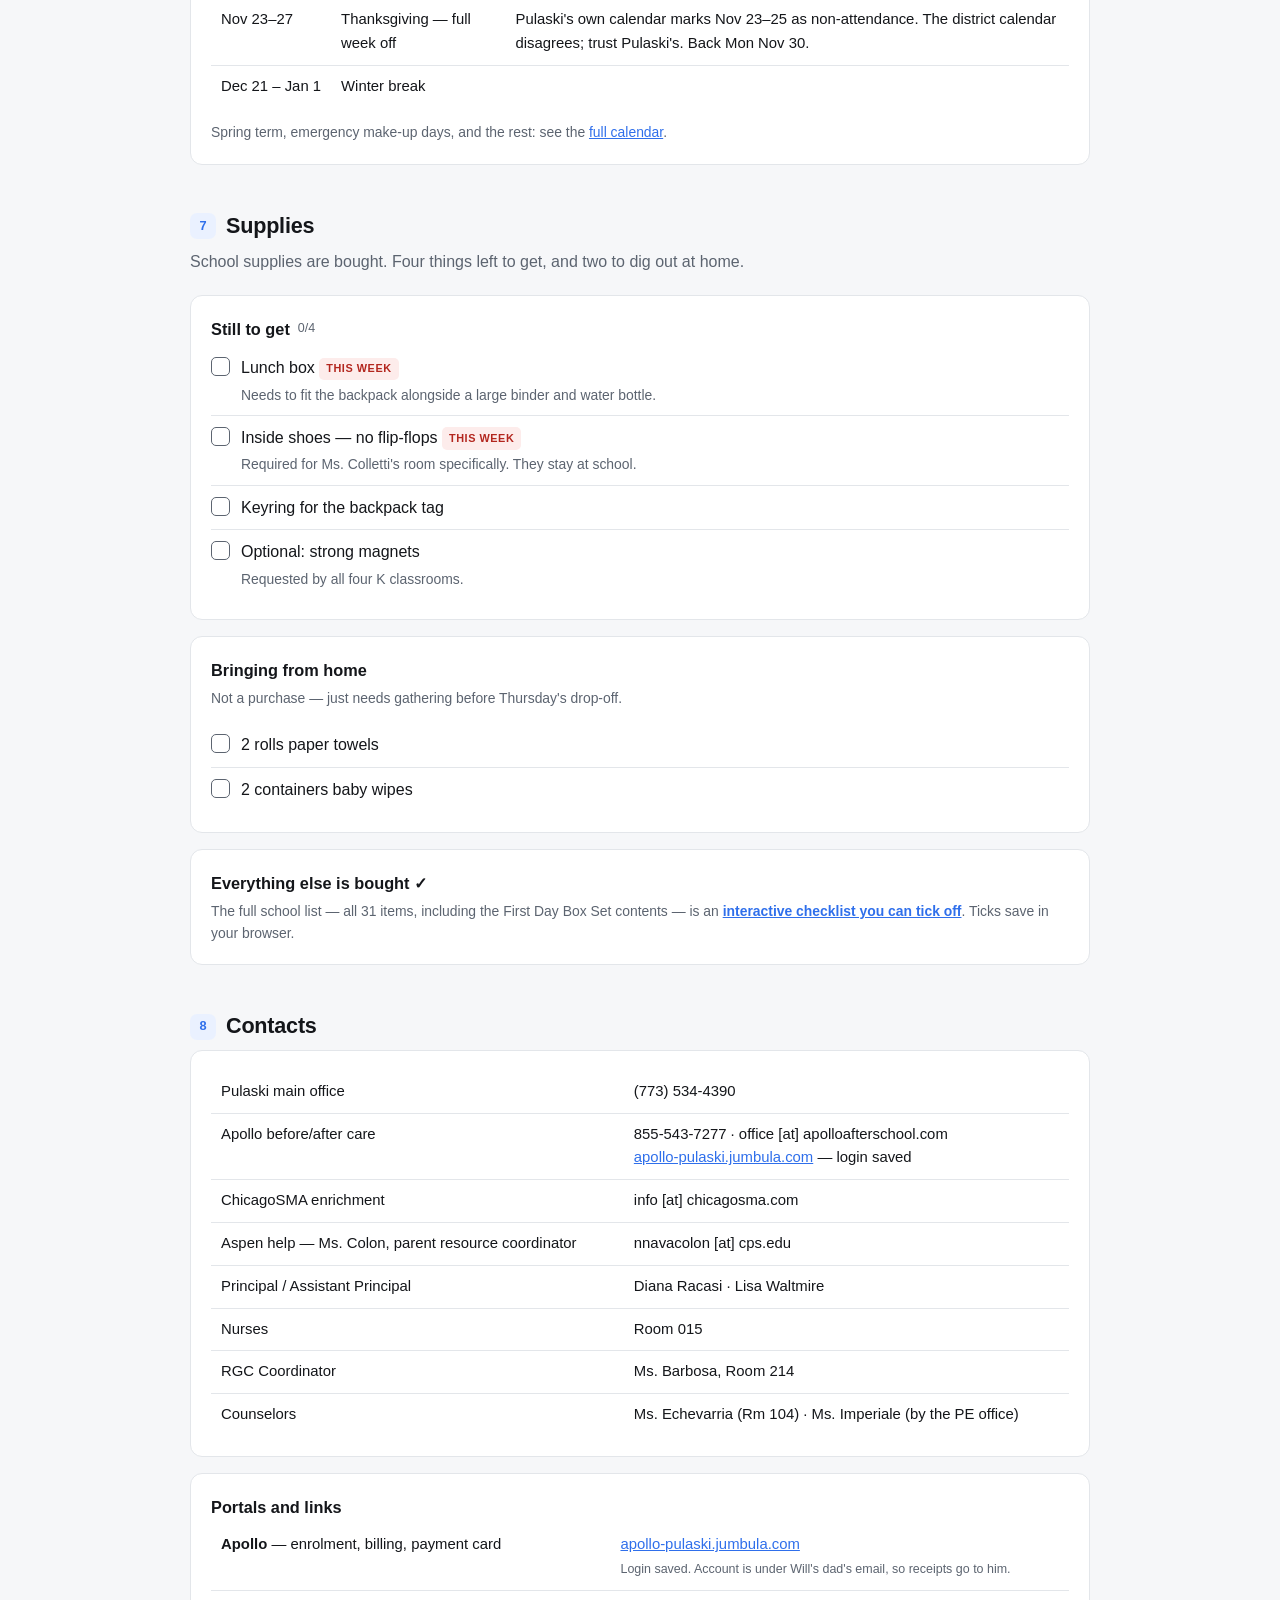
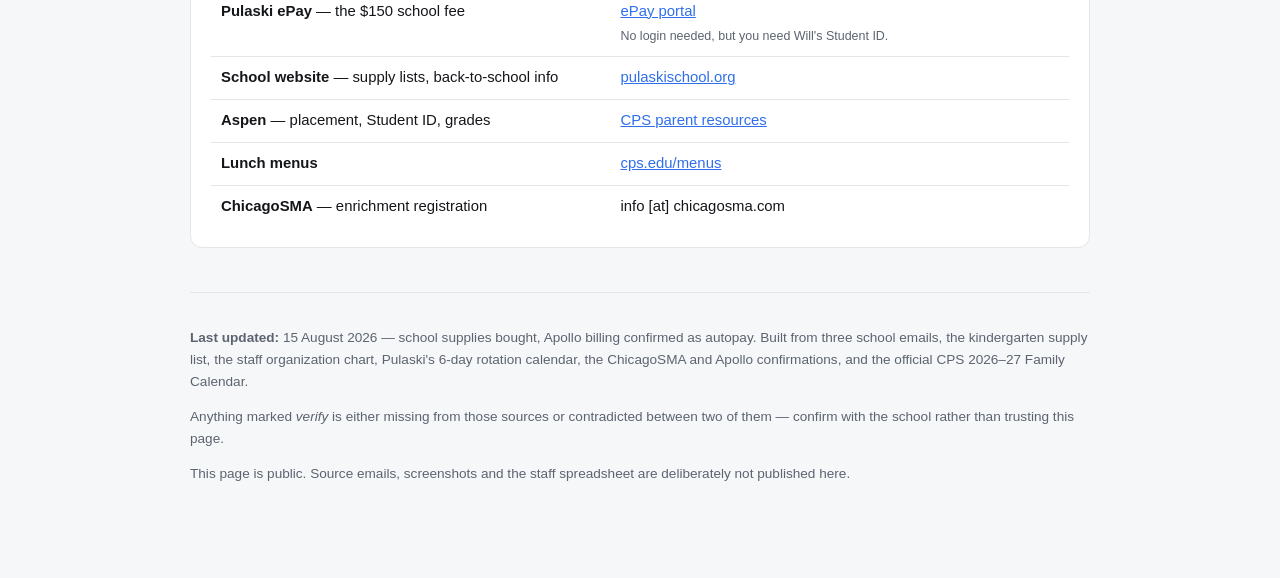
==== commit e020dc76: "Add interactive supply checklist New supplies.html: the full school supply list as tickable checkbox" ====
--- a/index.html
+++ b/index.html
@@ -25,6 +25,7 @@
 
 <nav><ul>
   <li><a href="meet-and-greet.html">Thursday sheet &rarr;</a></li>
+  <li><a href="supplies.html">Supply checklist</a></li>
   <li><a href="calendar.html">Full calendar &rarr;</a></li>
   <li><a href="#week">This week</a></li>
   <li><a href="#questions">Open questions</a></li>
@@ -202,8 +203,8 @@
     <ul class="tasks" id="homelist"></ul>
   </div>
   <div class="card">
-    <h3>Already bought ✓</h3>
-    <p class="meta">Kleenex ×2, quart and gallon Ziploc bags, Clorox wipes ×2, antibacterial hand wipes ×2, hand sanitizer, Band-Aids, Scotch thermal pouches (100 pack) — plus the full First Day Box Set list: folders (2 red + 2 green), Ticonderoga pencils, 10 glue sticks, children's scissors, 2× Crayola crayons 24pk, black skinny EXPO markers, chisel-tip coloured EXPO markers, 3 reams copy paper, white cardstock, multi-colour cardstock, Crayola broad markers, Crayola thin markers, erasable coloured pencils, index cards 3×5, construction paper 9×12.</p>
+    <h3>Everything else is bought ✓</h3>
+    <p class="meta" style="margin:0">The full school list — all 31 items, including the First Day Box Set contents — is an <a href="supplies.html"><strong>interactive checklist you can tick off</strong></a>. Ticks save in your browser.</p>
   </div>
 </section>
 
--- a/style.css
+++ b/style.css
@@ -156,6 +156,33 @@
 .legend span{display:flex;align-items:center;gap:6px}
 .sw{width:13px;height:13px;border-radius:4px;border:1px solid var(--line);flex:none}
 
+/* ---------- interactive checklist ---------- */
+ul.check{list-style:none;margin:0;padding:0}
+ul.check li{border-top:1px solid var(--line)}
+ul.check li:first-child{border-top:0}
+ul.check label{display:flex;gap:12px;align-items:flex-start;padding:11px 4px;cursor:pointer;
+  border-radius:8px;transition:background .12s ease}
+ul.check label:hover{background:var(--accent-soft)}
+ul.check input{appearance:none;-webkit-appearance:none;margin:2px 0 0;flex:none;
+  width:21px;height:21px;border:1.5px solid var(--muted);border-radius:5px;background:var(--card);
+  cursor:pointer;position:relative;transition:background .12s ease,border-color .12s ease}
+ul.check input:checked{background:var(--ok);border-color:var(--ok)}
+ul.check input:checked::after{content:"";position:absolute;left:6px;top:2px;width:6px;height:11px;
+  border:solid #fff;border-width:0 2.5px 2.5px 0;transform:rotate(45deg)}
+ul.check input:focus-visible{outline:2px solid var(--accent);outline-offset:2px}
+ul.check .t{flex:1;font-weight:550}
+ul.check .t small{display:block;font-weight:400;color:var(--muted);font-size:.85rem;margin-top:2px}
+ul.check input:checked ~ .t{color:var(--muted);font-weight:400}
+ul.check input:checked ~ .t .main{text-decoration:line-through;text-decoration-color:var(--line)}
+ul.check li.na label{cursor:default;opacity:.55}
+ul.check li.na label:hover{background:none}
+
+.tools{display:flex;flex-wrap:wrap;gap:8px;align-items:center;margin-top:14px}
+.btn{font:inherit;font-size:.85rem;font-weight:600;padding:7px 14px;border-radius:8px;
+  border:1px solid var(--line);background:var(--card);color:var(--ink);cursor:pointer}
+.btn:hover{border-color:var(--accent);color:var(--accent)}
+.saved{font-size:.82rem;color:var(--muted)}
+
 /* ---------- meet & greet sheet ---------- */
 .capture{background:var(--accent-soft);border:1px solid var(--accent);border-radius:var(--radius);
   padding:18px 20px;margin-bottom:24px}
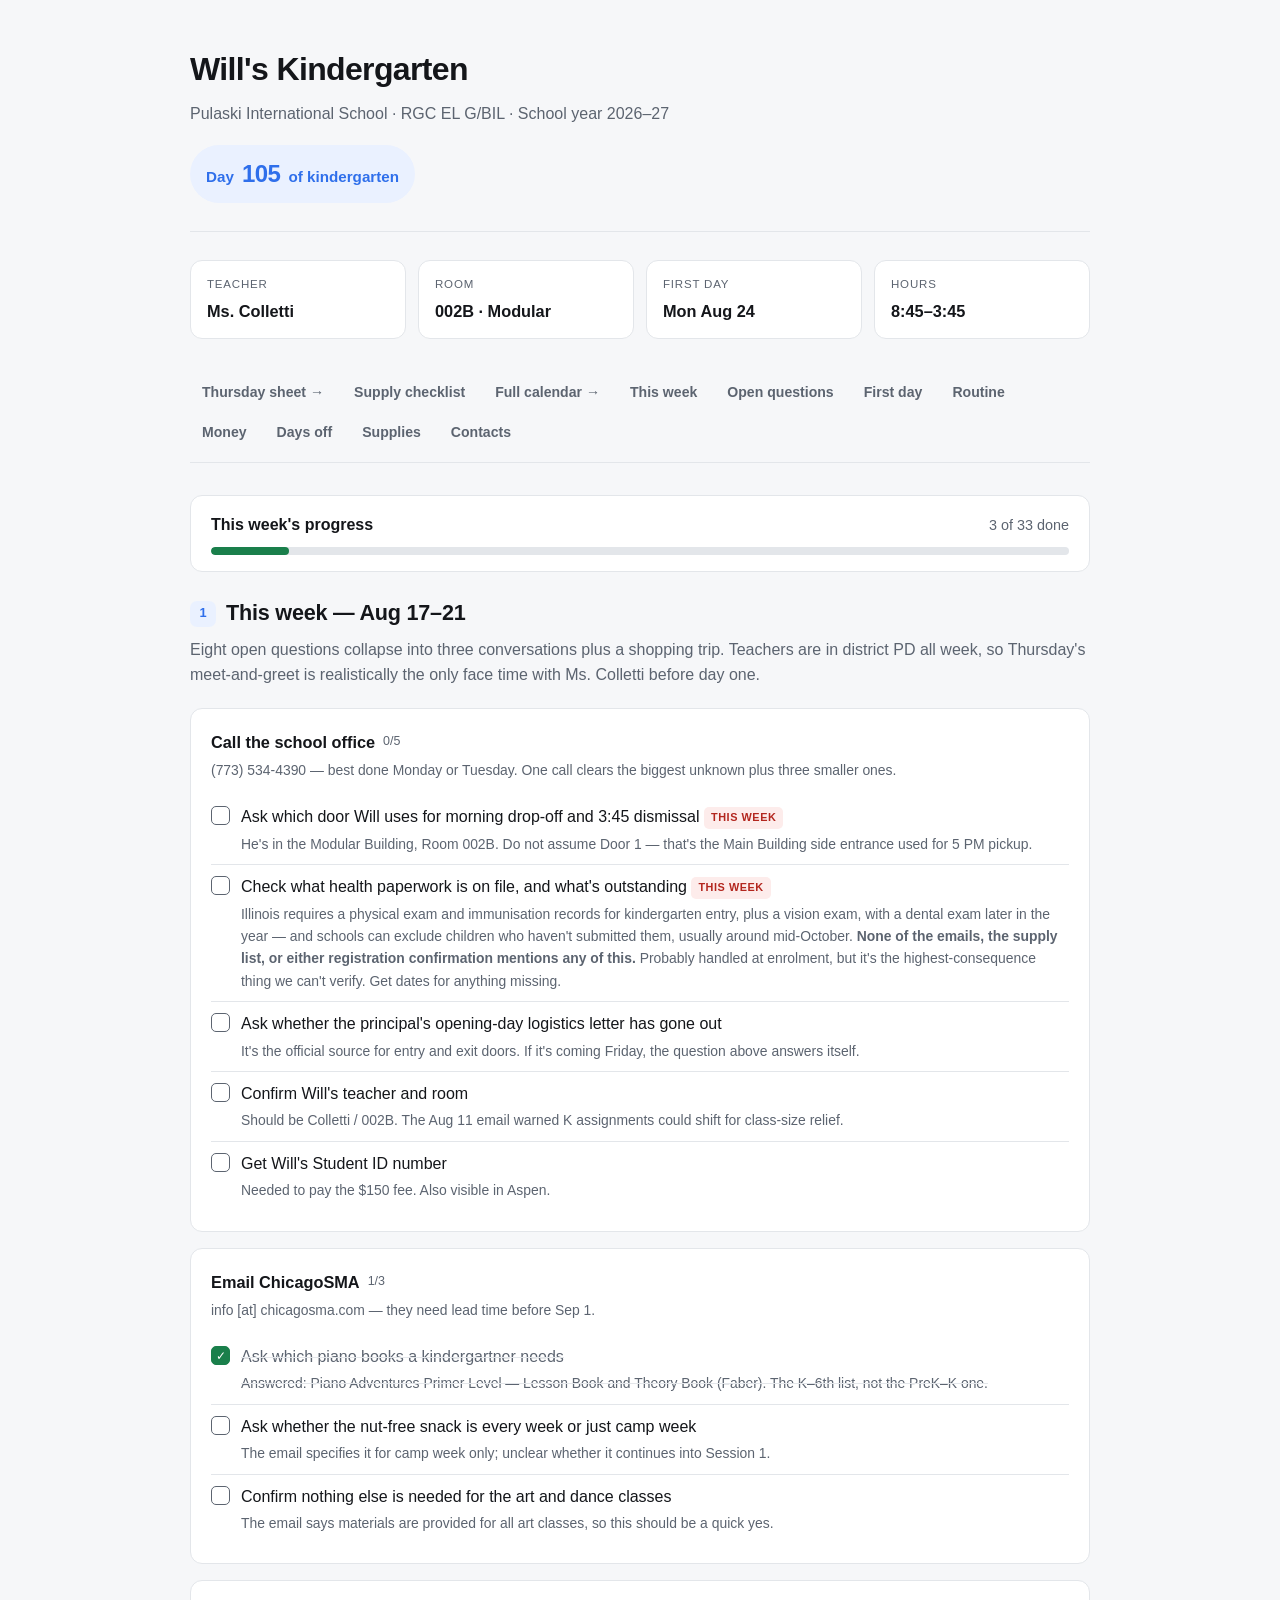
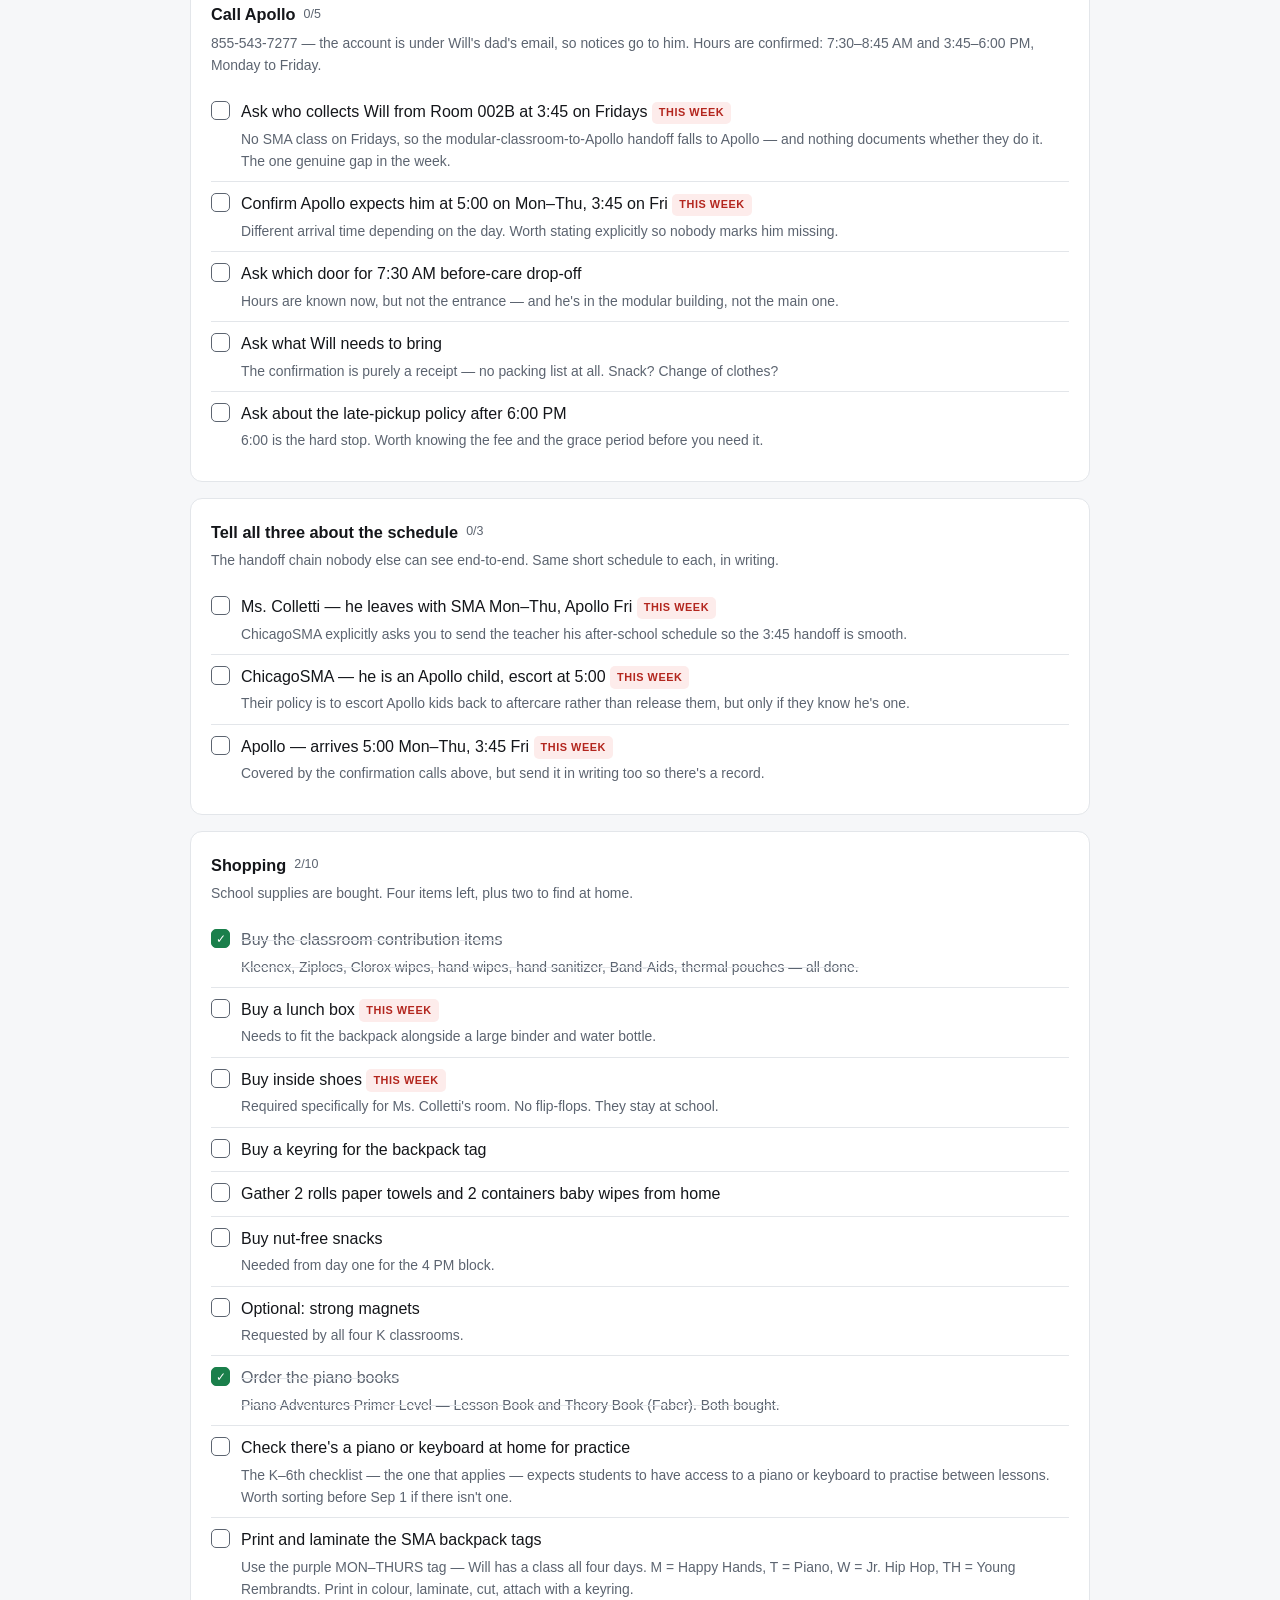
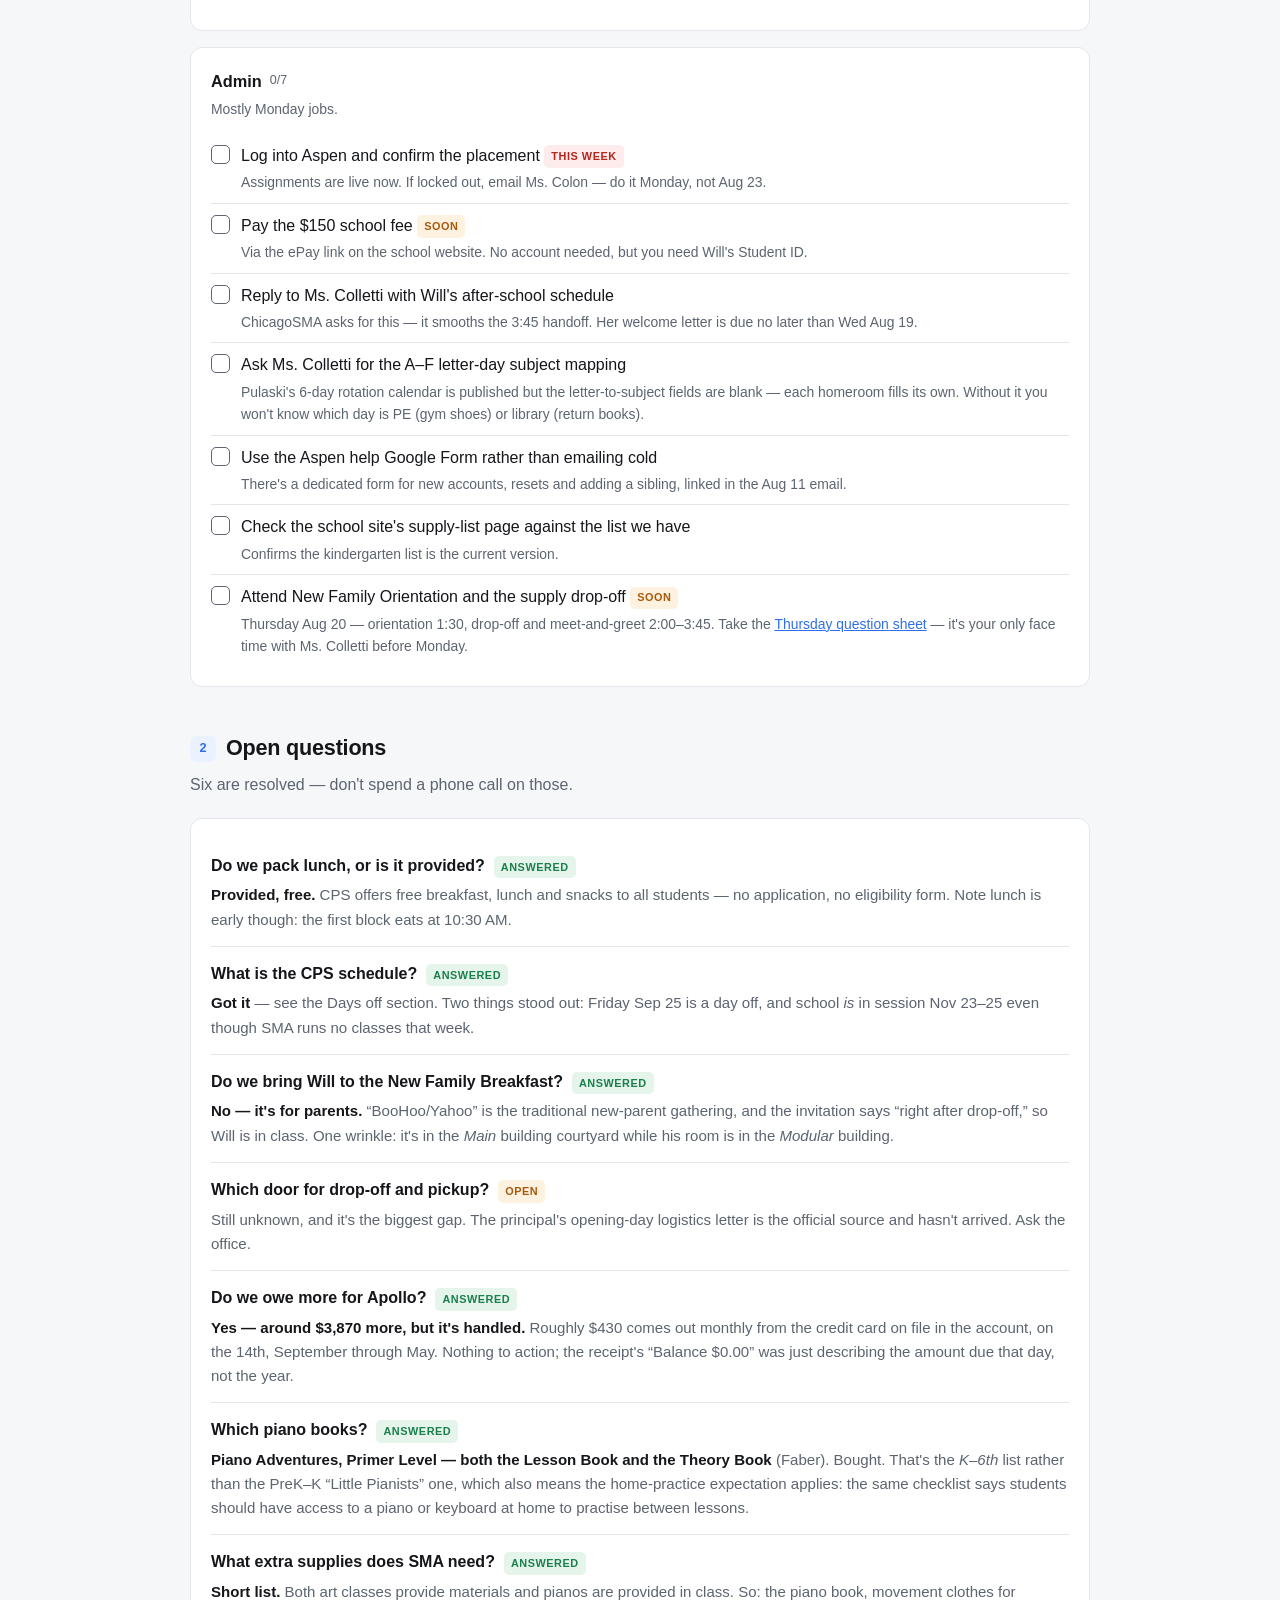
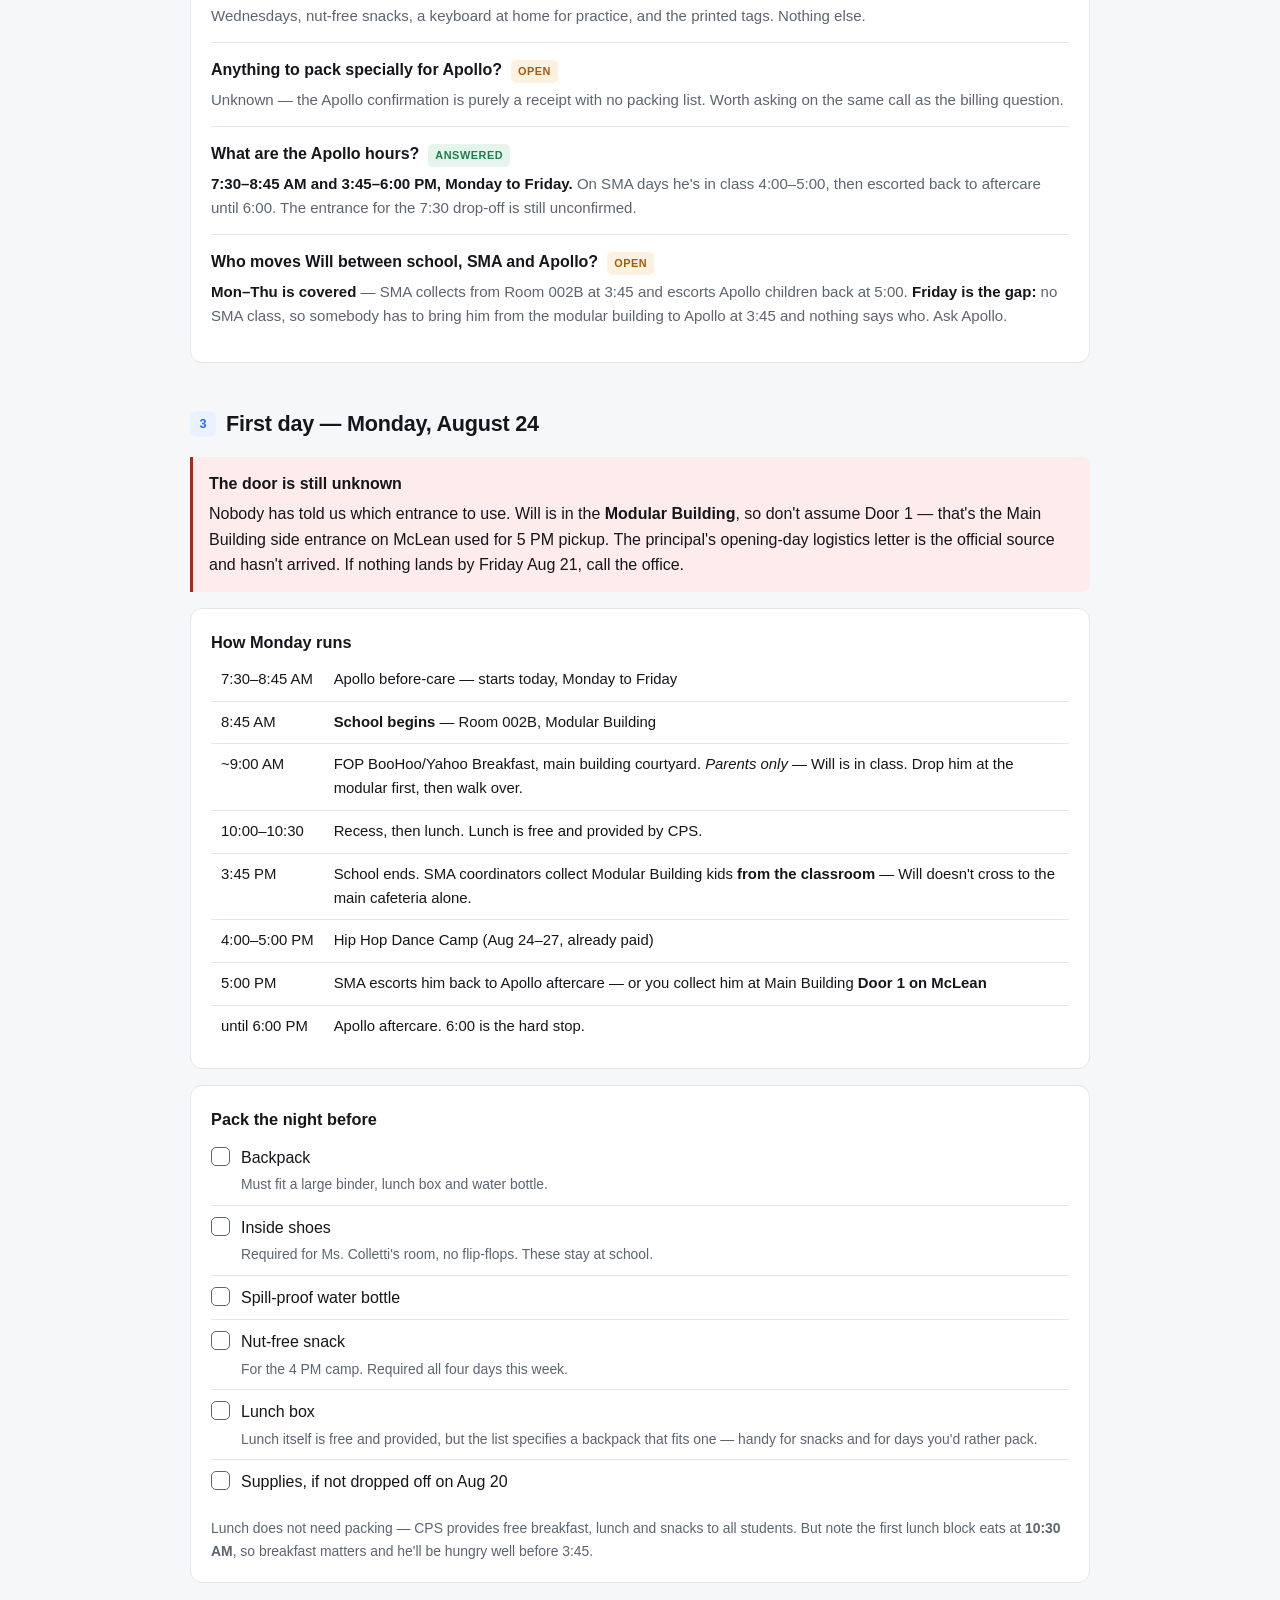
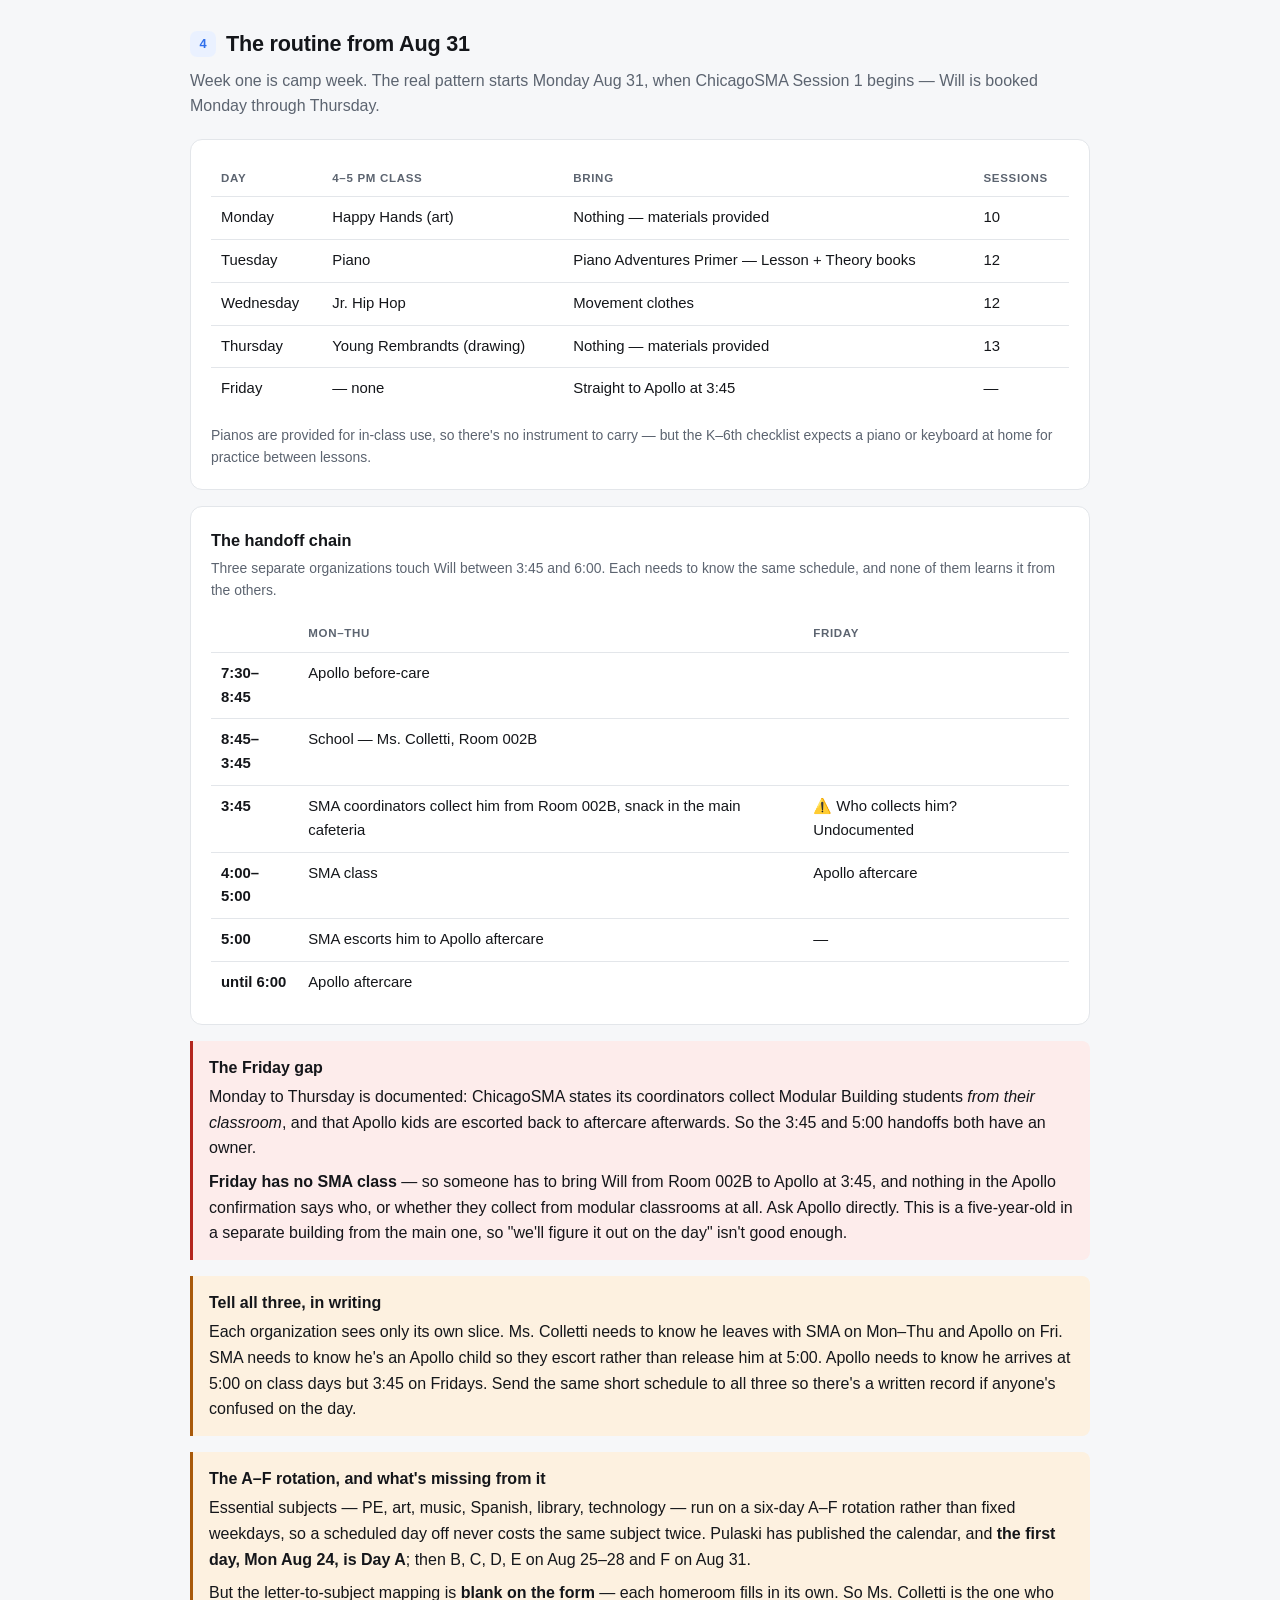
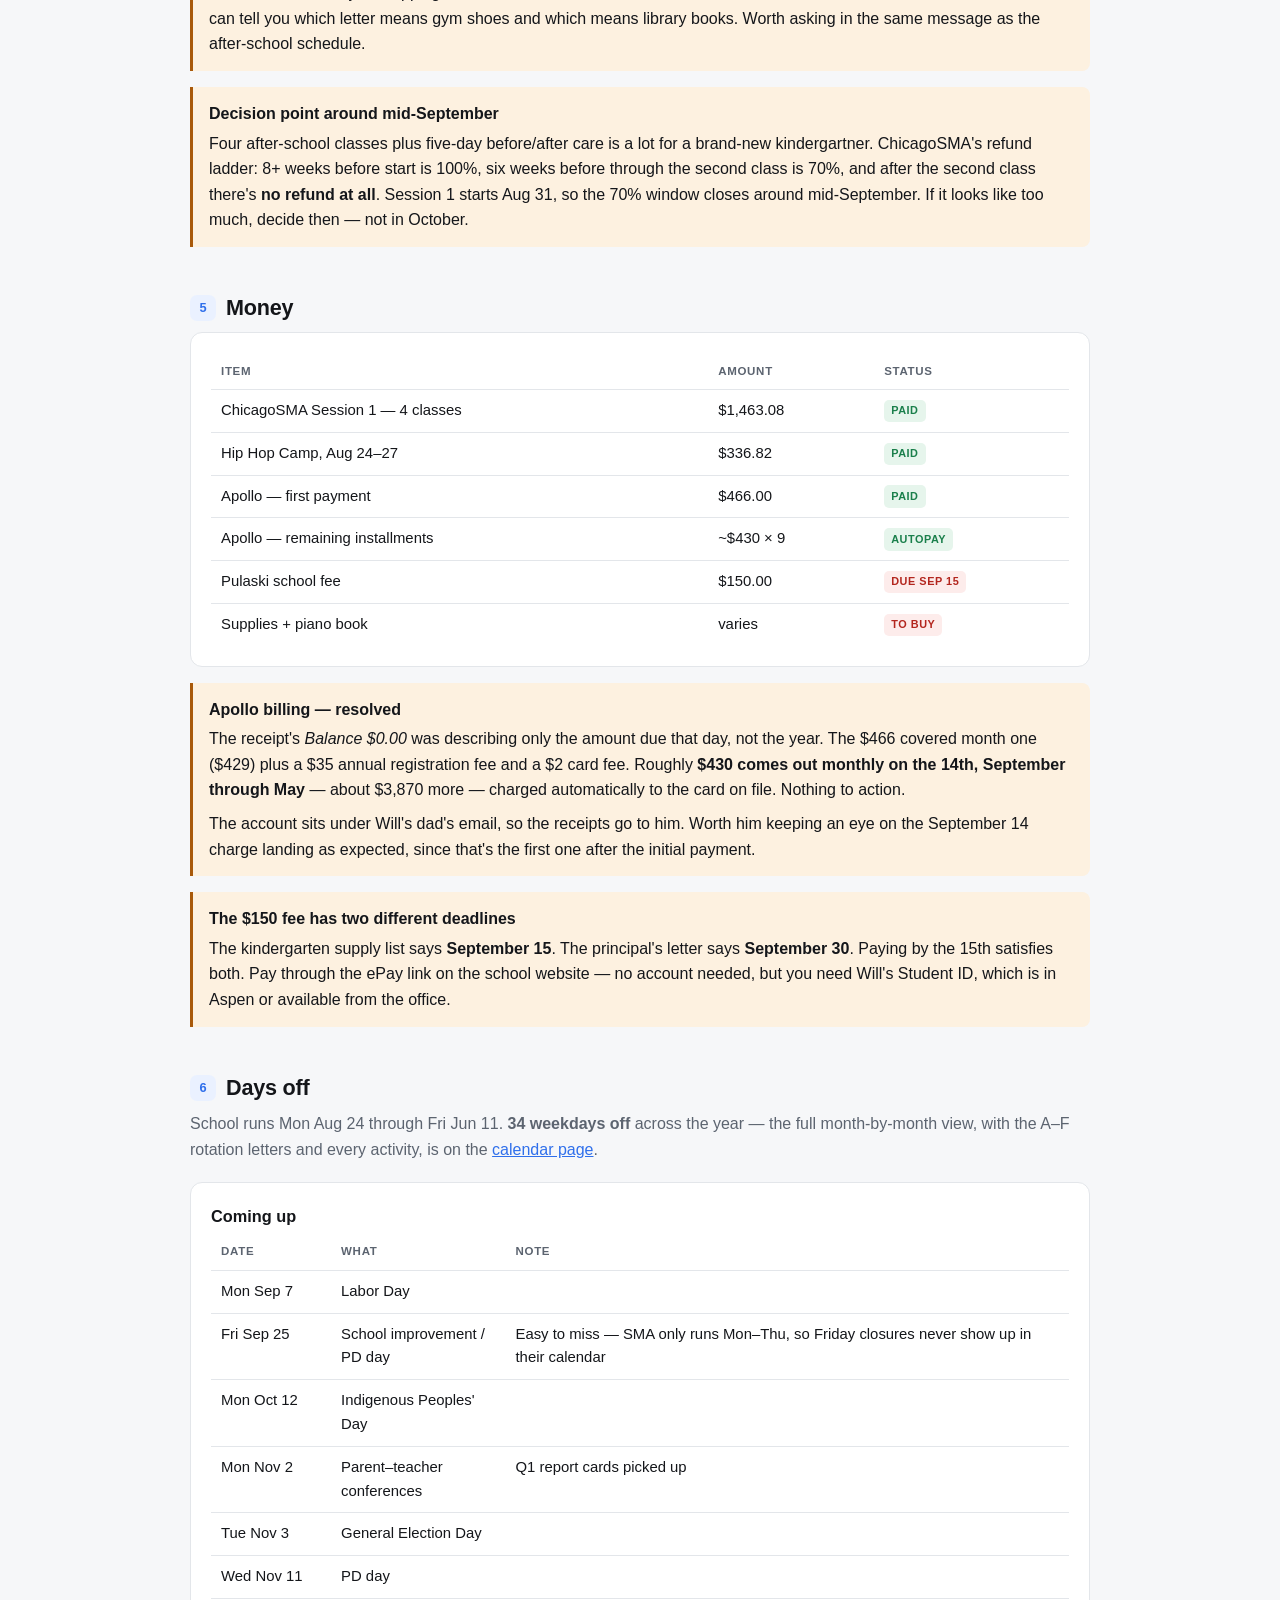
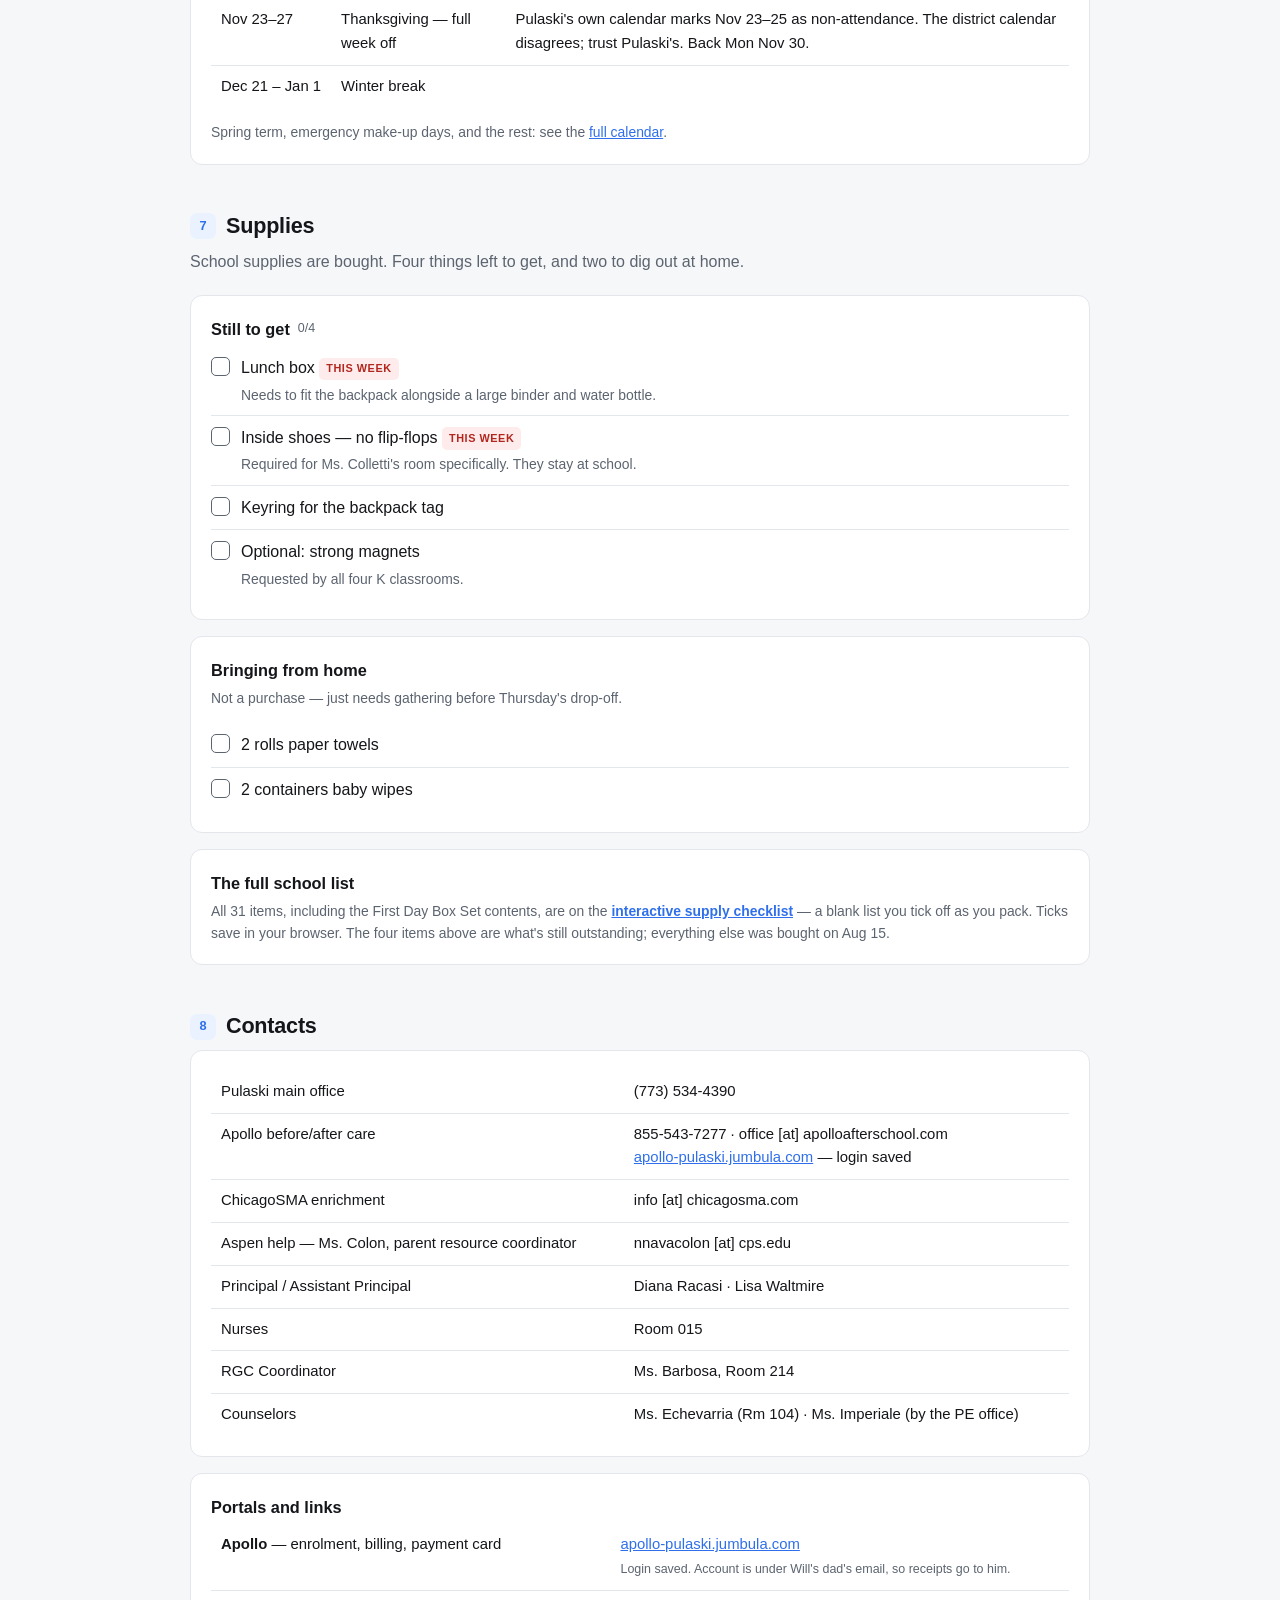
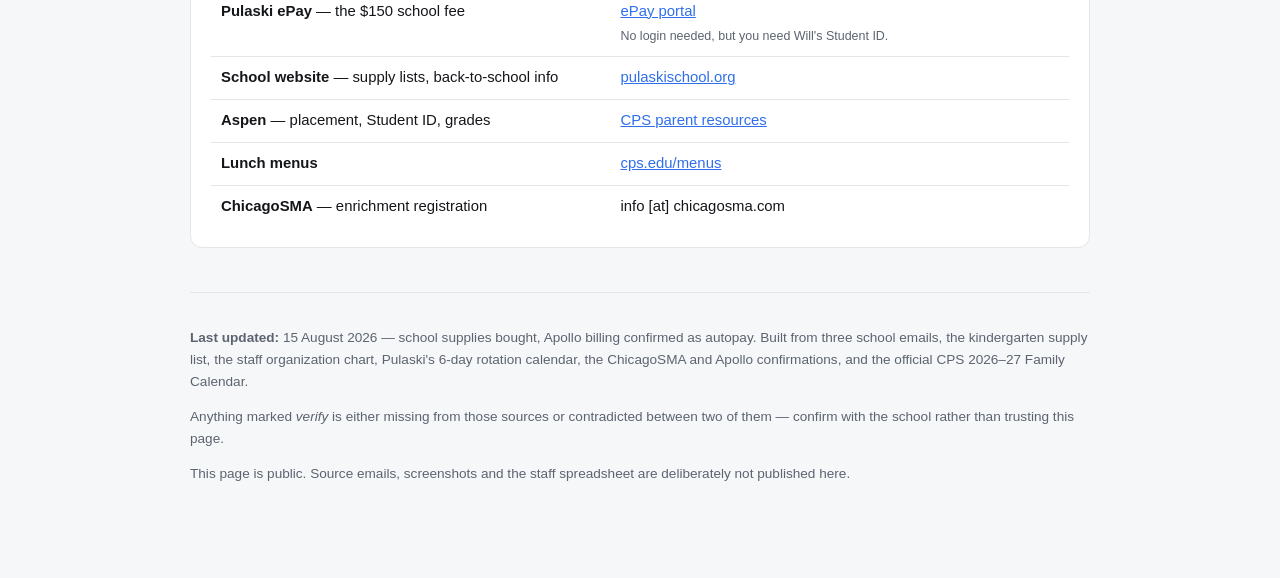
==== commit 06ae30df: "Start the supply checklist unchecked All 31 items now default to unticked so the list can be worked " ====
--- a/index.html
+++ b/index.html
@@ -203,8 +203,8 @@
     <ul class="tasks" id="homelist"></ul>
   </div>
   <div class="card">
-    <h3>Everything else is bought ✓</h3>
-    <p class="meta" style="margin:0">The full school list — all 31 items, including the First Day Box Set contents — is an <a href="supplies.html"><strong>interactive checklist you can tick off</strong></a>. Ticks save in your browser.</p>
+    <h3>The full school list</h3>
+    <p class="meta" style="margin:0">All 31 items, including the First Day Box Set contents, are on the <a href="supplies.html"><strong>interactive supply checklist</strong></a> — a blank list you tick off as you pack. Ticks save in your browser. The four items above are what's still outstanding; everything else was bought on Aug 15.</p>
   </div>
 </section>
 
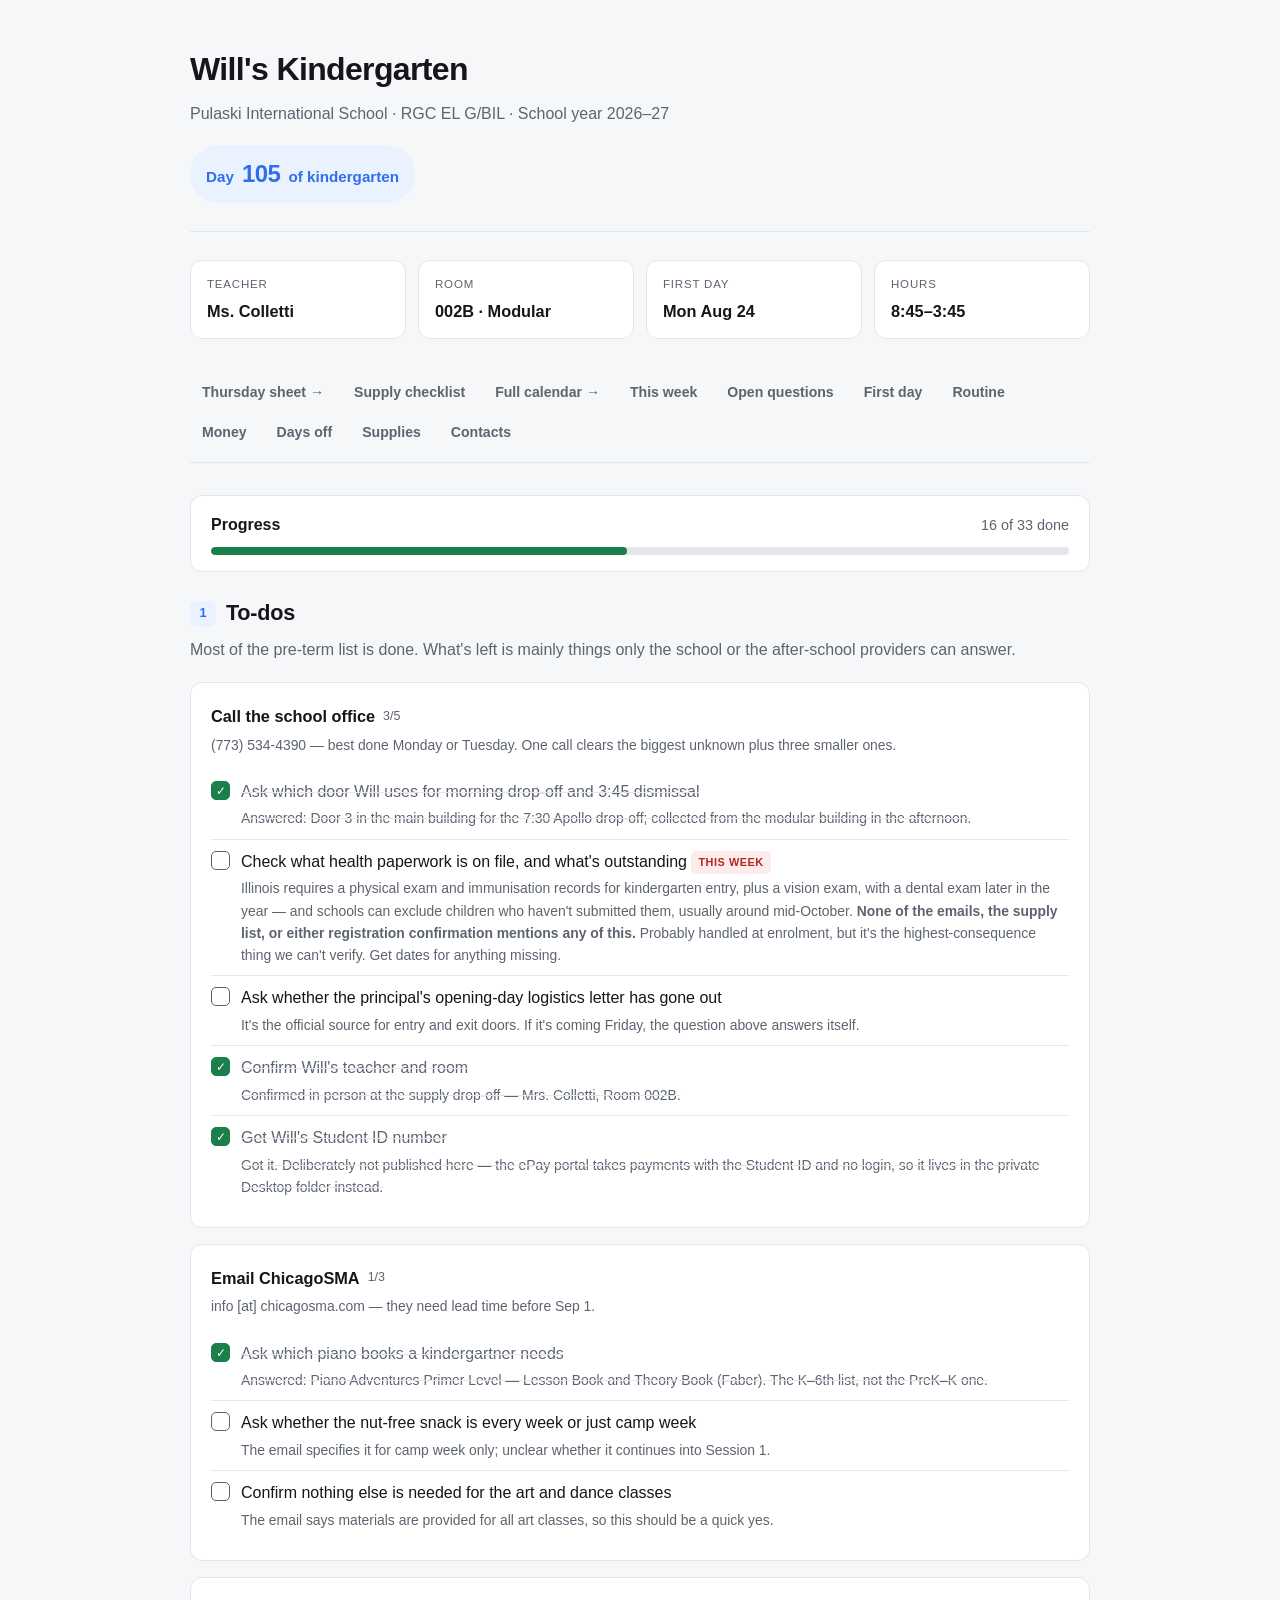
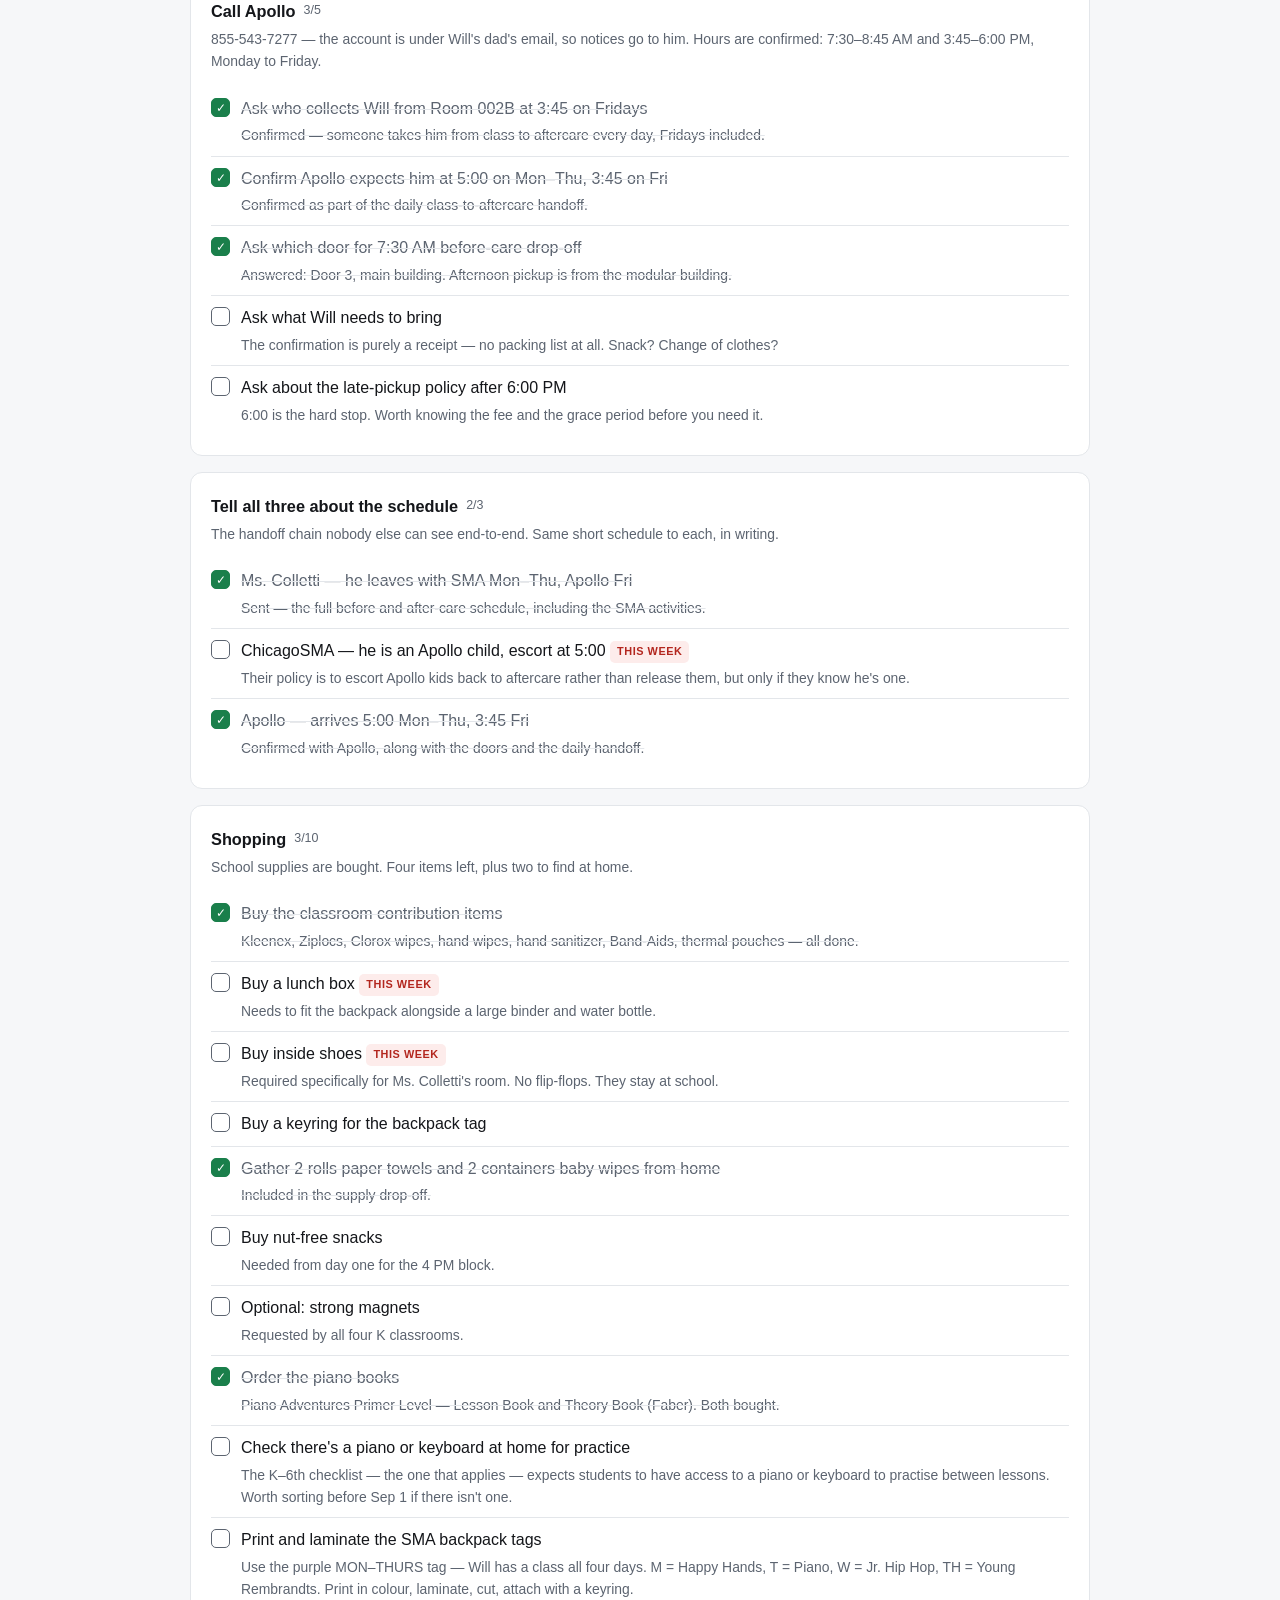
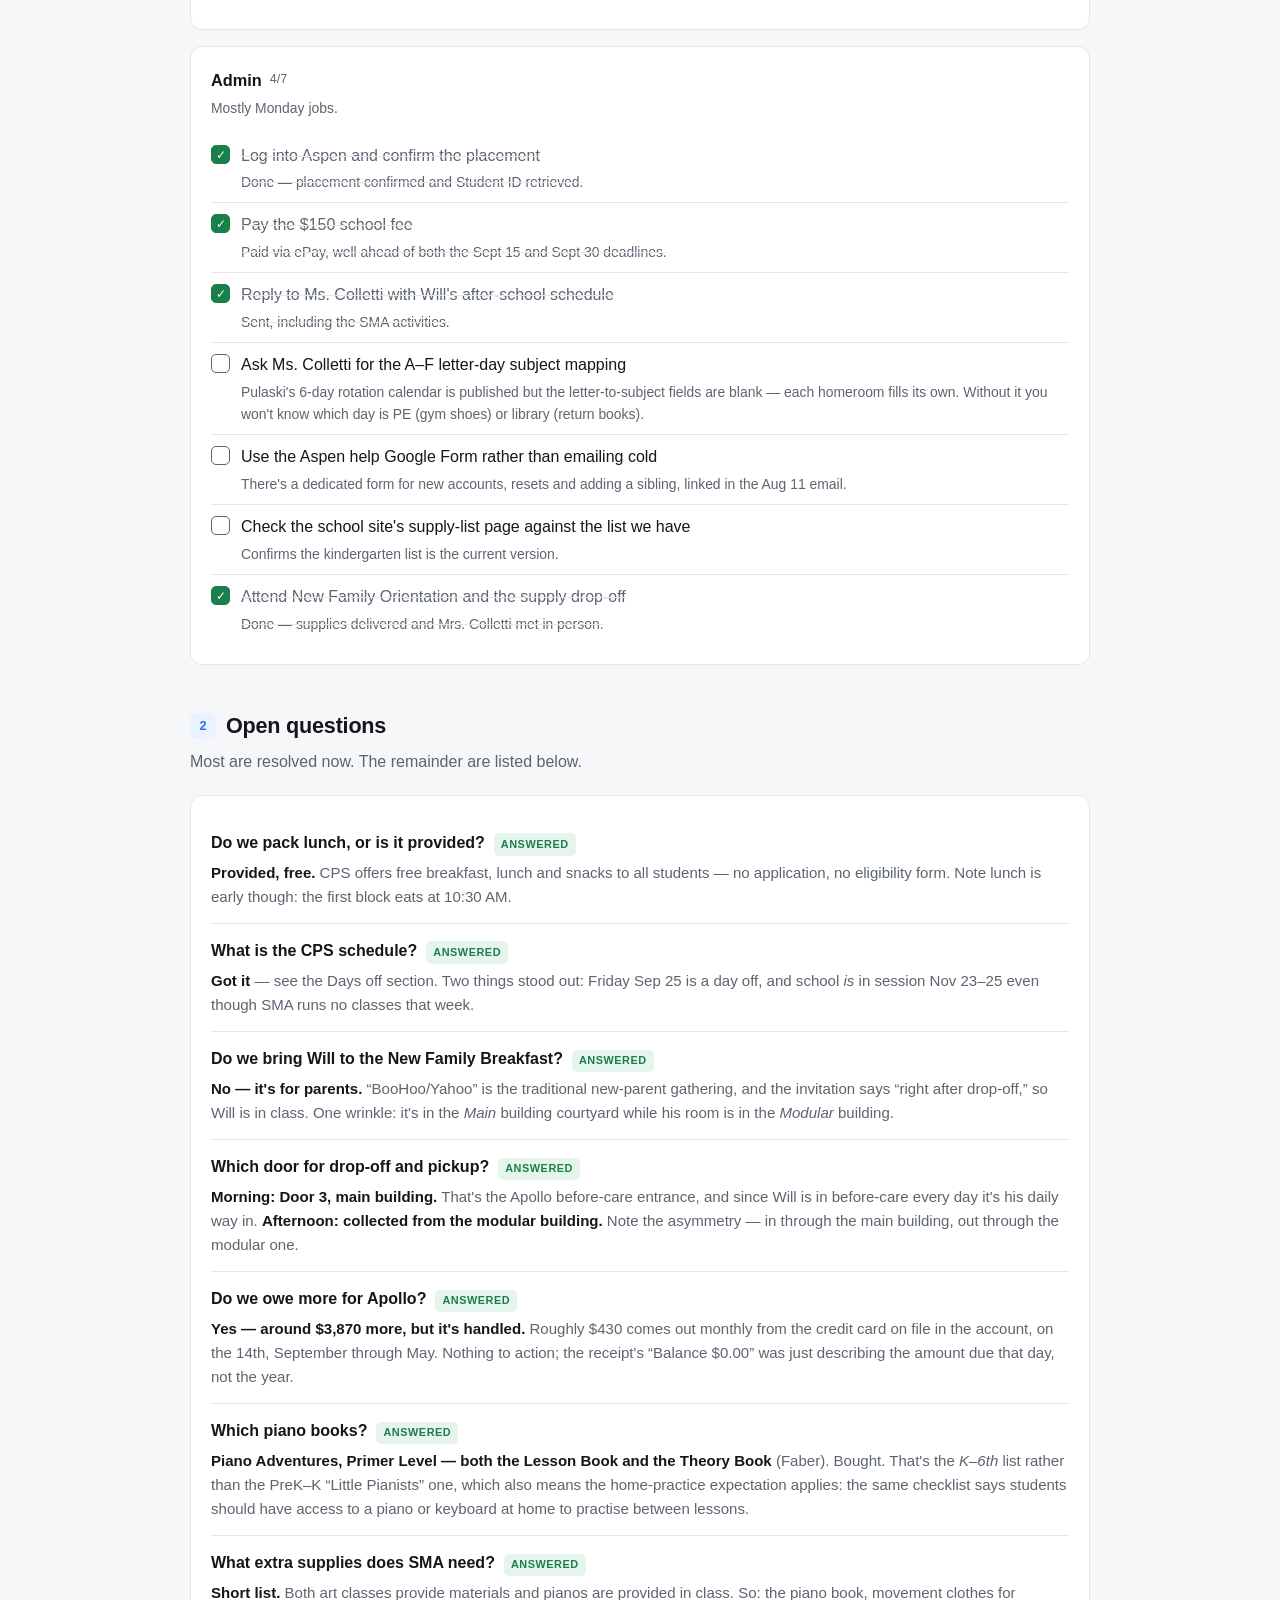
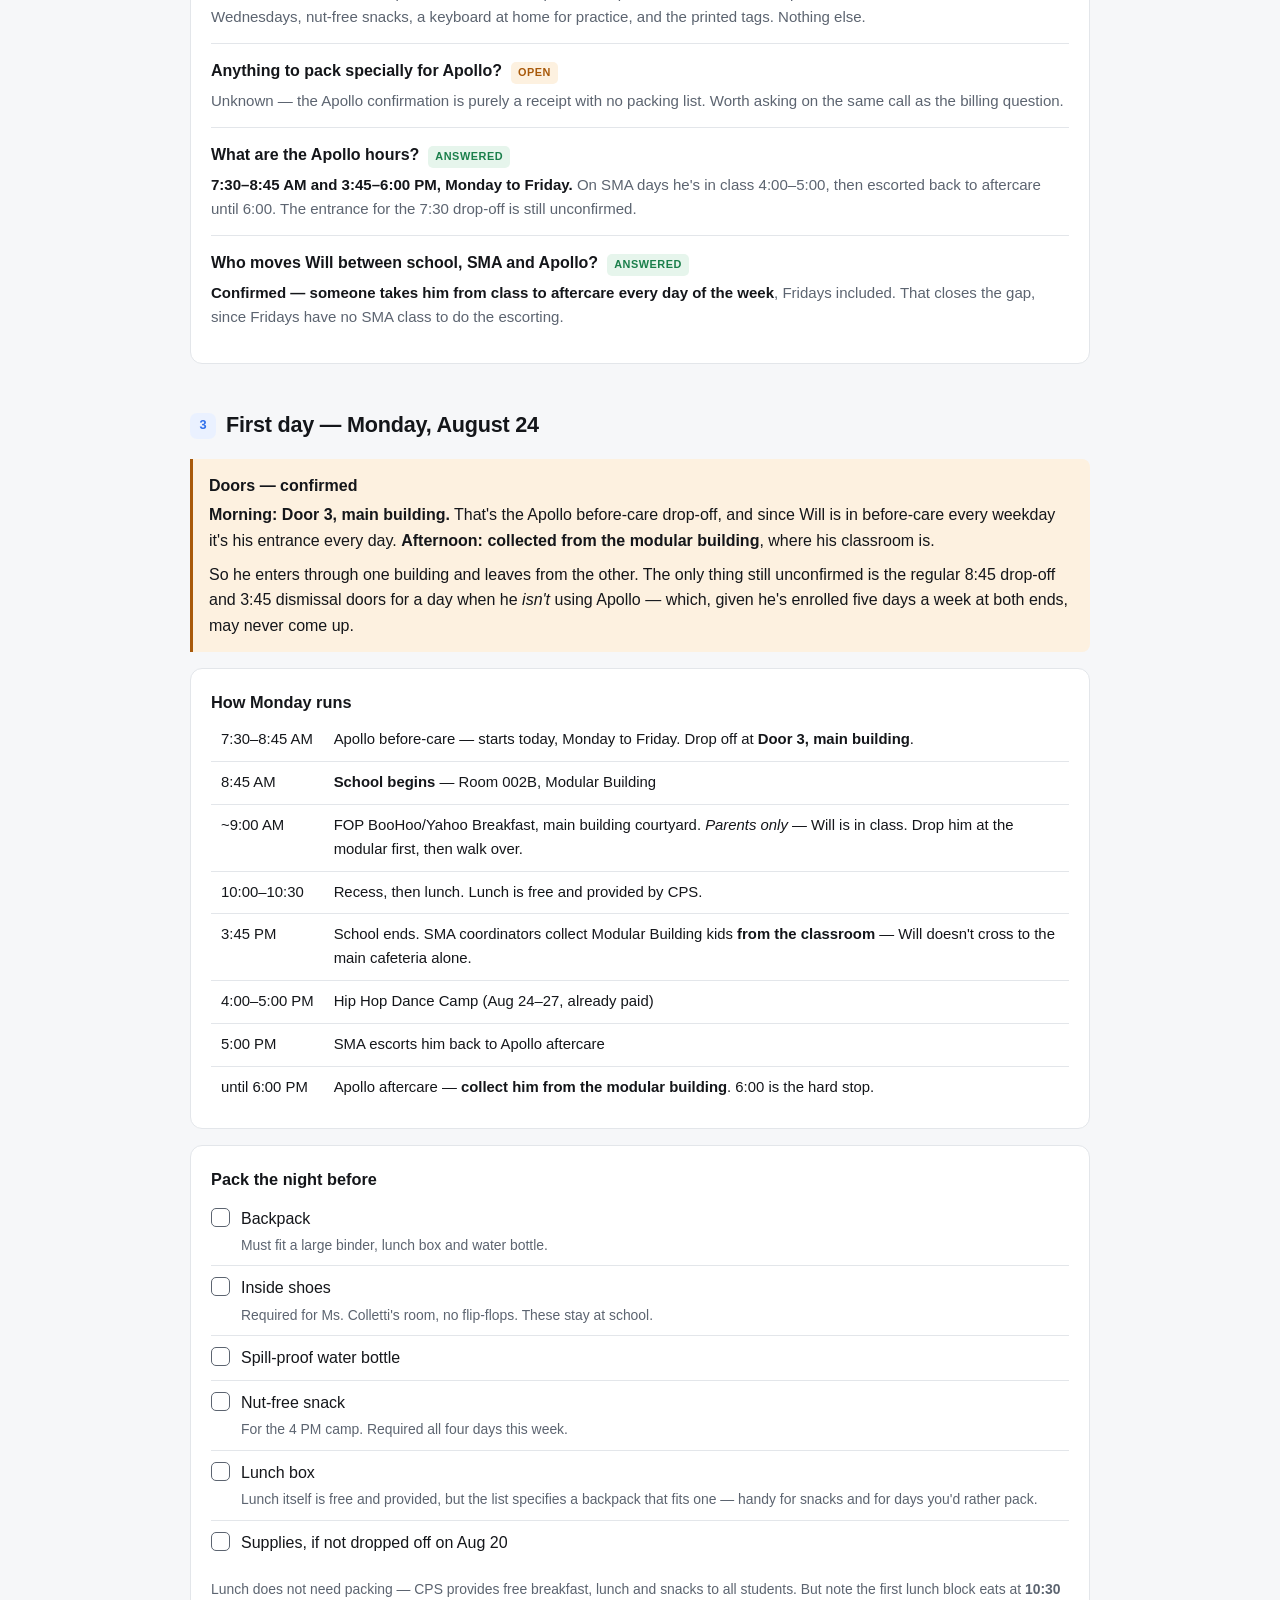
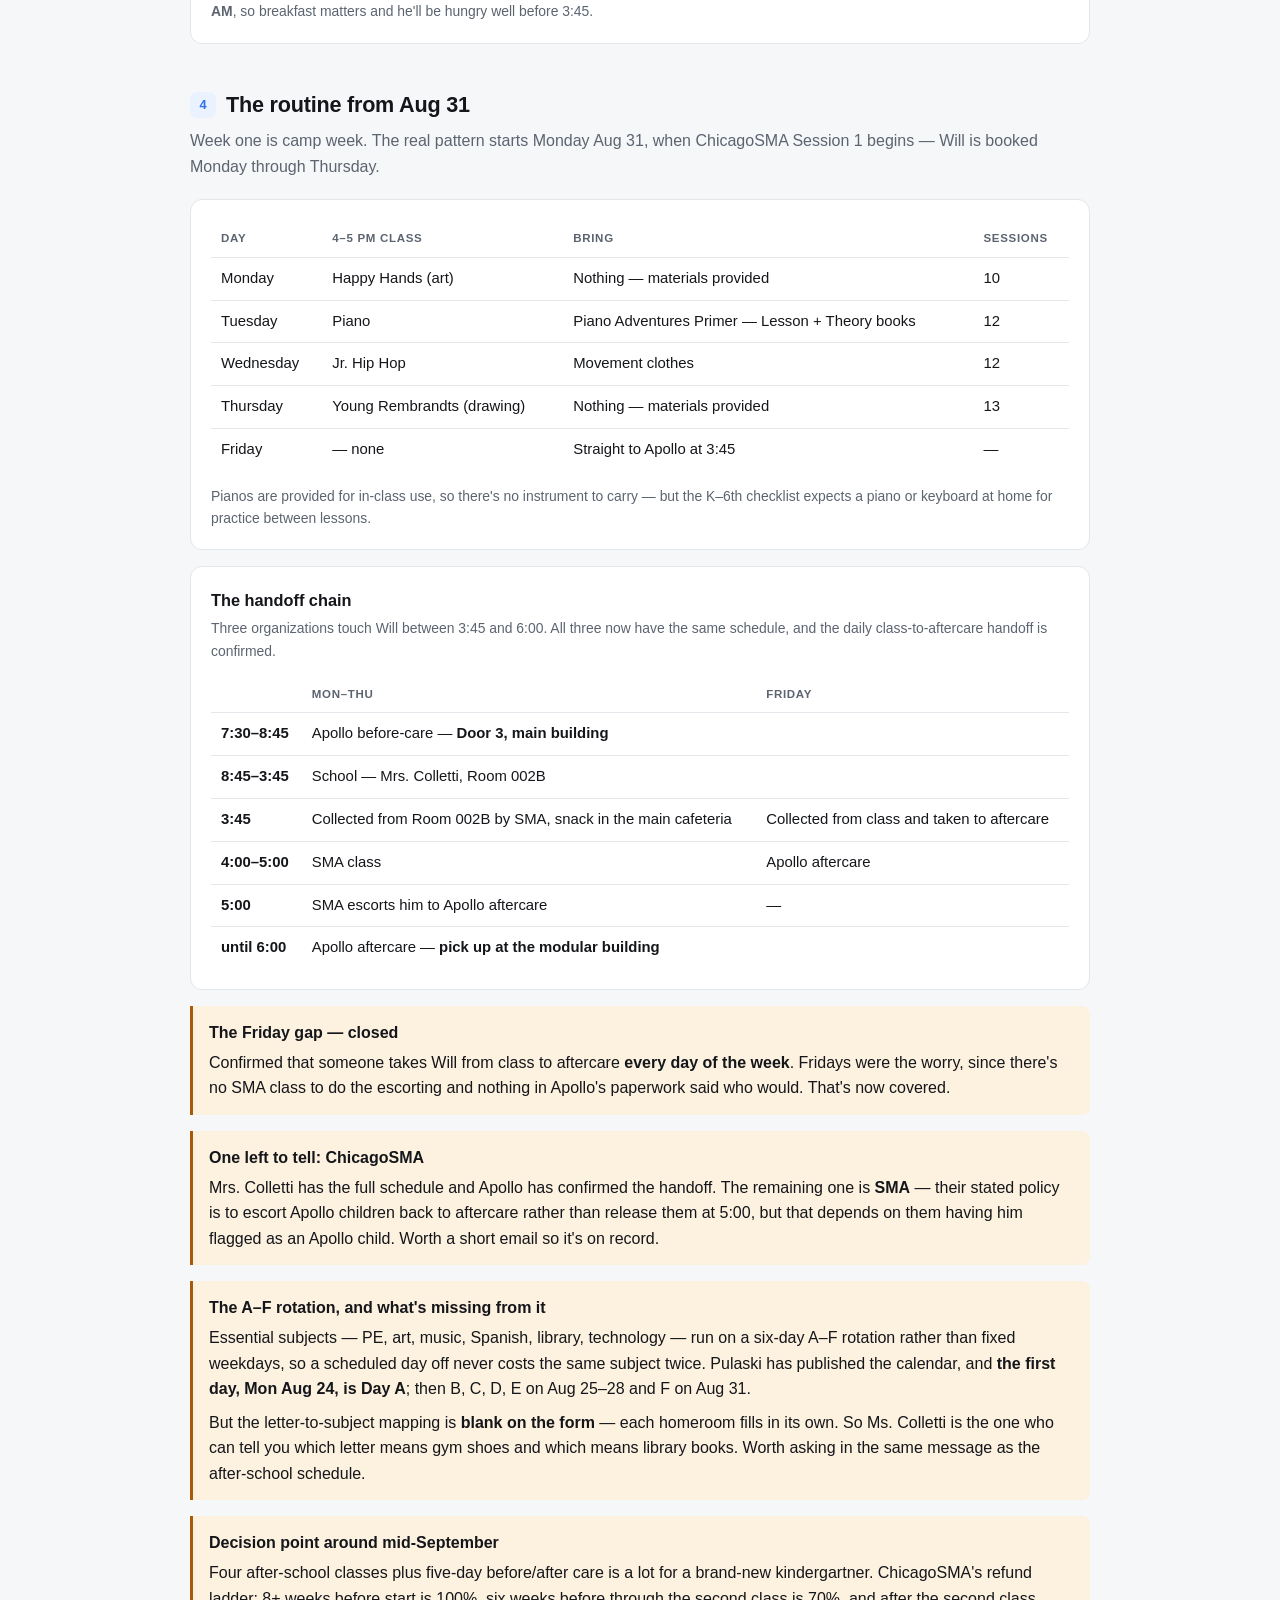
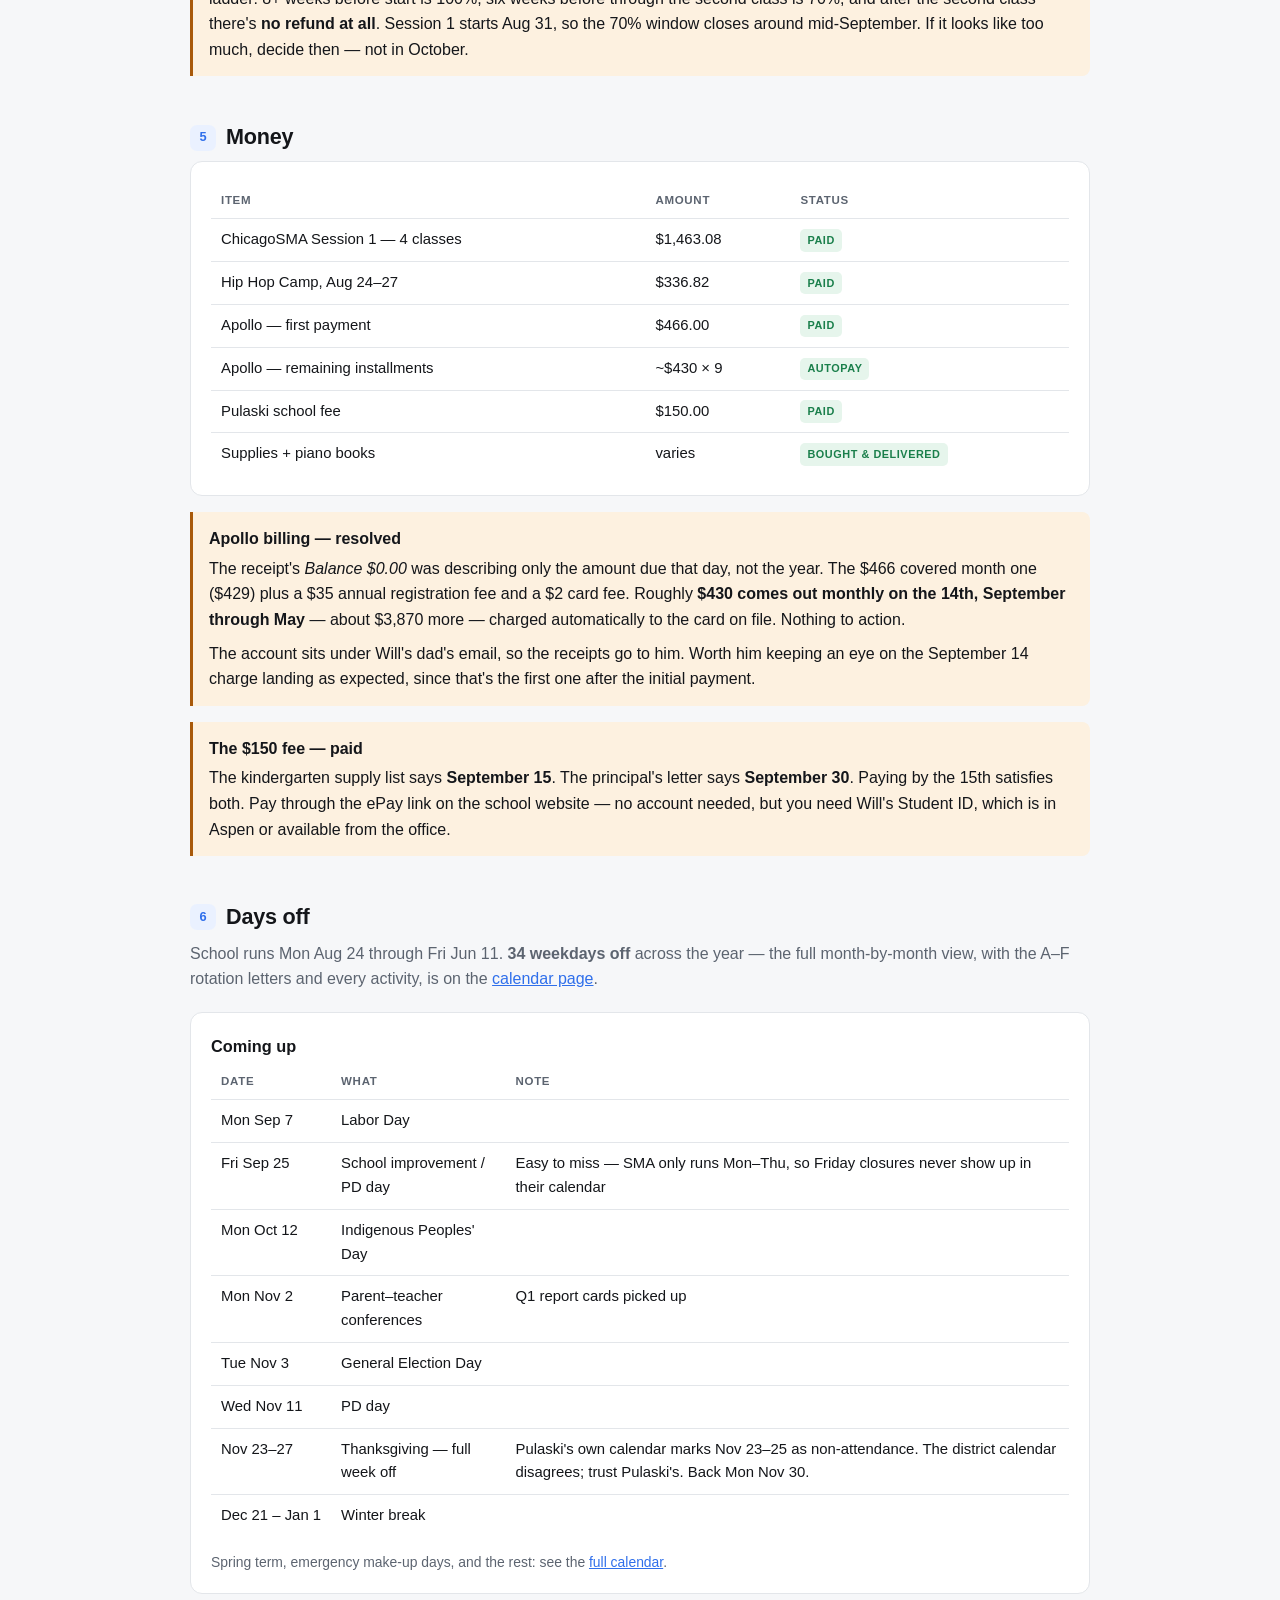
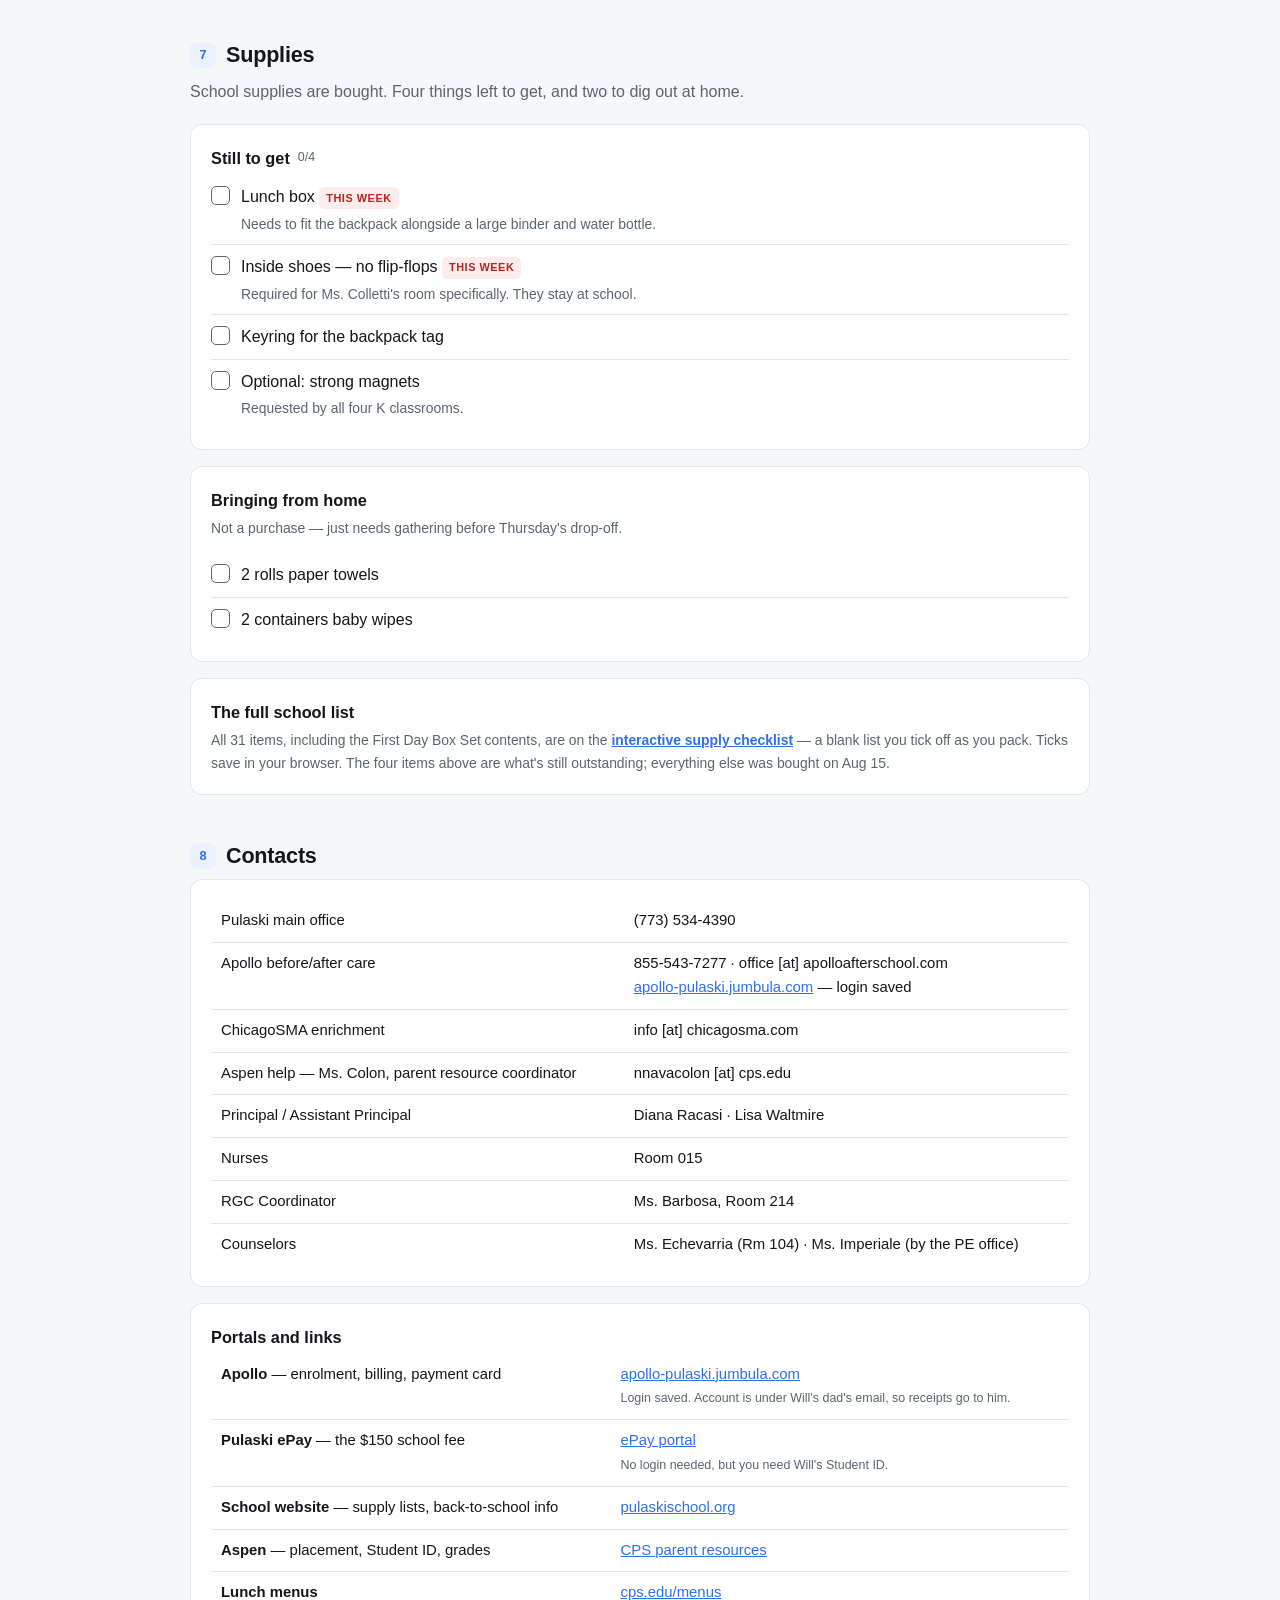
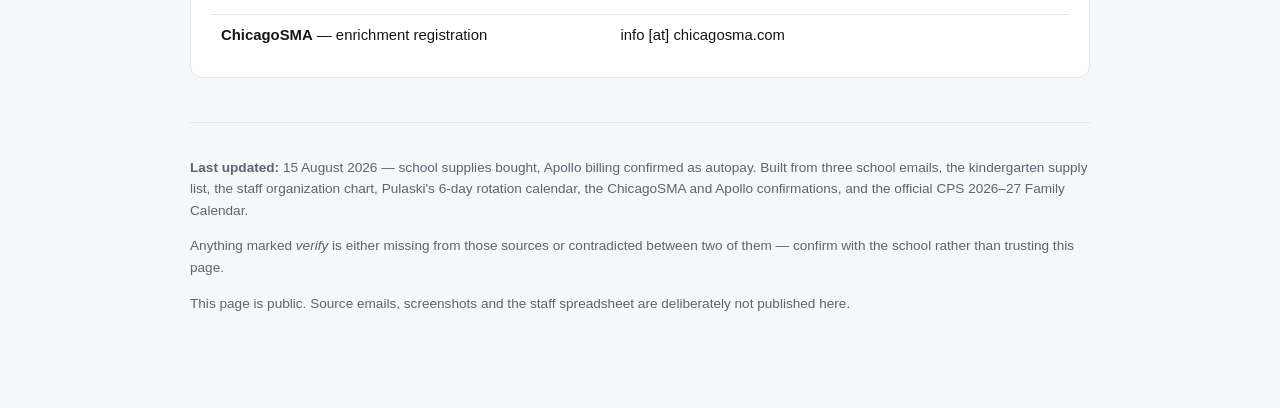
==== commit 8e7bba4c: "Doors confirmed, fee paid, handoff resolved - $150 ePay school fee paid - Doors: Door 3 main buildin" ====
--- a/index.html
+++ b/index.html
@@ -38,41 +38,43 @@
 </ul></nav>
 
 <div class="progress">
-  <div class="row"><span class="lab">This week's progress</span><span class="cnt" id="cnt"></span></div>
+  <div class="row"><span class="lab">Progress</span><span class="cnt" id="cnt"></span></div>
   <div class="bar"><span id="barfill" style="width:0%"></span></div>
 </div>
 
 <section id="week">
-  <h2><span class="n">1</span> This week — Aug 17–21</h2>
-  <p class="lede">Eight open questions collapse into three conversations plus a shopping trip. Teachers are in district PD all week, so Thursday's meet-and-greet is realistically the only face time with Ms. Colletti before day one.</p>
+  <h2><span class="n">1</span> To-dos</h2>
+  <p class="lede">Most of the pre-term list is done. What's left is mainly things only the school or the after-school providers can answer.</p>
   <div id="groups"></div>
 </section>
 
 <section id="questions">
   <h2><span class="n">2</span> Open questions</h2>
-  <p class="lede">Six are resolved — don't spend a phone call on those.</p>
+  <p class="lede">Most are resolved now. The remainder are listed below.</p>
   <div class="card" id="qa"></div>
 </section>
 
 <section id="firstday">
   <h2><span class="n">3</span> First day — Monday, August 24</h2>
 
-  <div class="callout stop">
-    <p><span class="h">The door is still unknown</span>
-    Nobody has told us which entrance to use. Will is in the <strong>Modular Building</strong>, so don't assume Door 1 — that's the Main Building side entrance on McLean used for 5&nbsp;PM pickup. The principal's opening-day logistics letter is the official source and hasn't arrived. If nothing lands by Friday Aug 21, call the office.</p>
+  <div class="callout">
+    <p><span class="h">Doors — confirmed</span>
+    <strong>Morning: Door 3, main building.</strong> That's the Apollo before-care drop-off, and since Will is in before-care every weekday it's his entrance every day.
+    <strong>Afternoon: collected from the modular building</strong>, where his classroom is.</p>
+    <p>So he enters through one building and leaves from the other. The only thing still unconfirmed is the regular 8:45 drop-off and 3:45 dismissal doors for a day when he <em>isn't</em> using Apollo — which, given he's enrolled five days a week at both ends, may never come up.</p>
   </div>
 
   <div class="card">
     <h3>How Monday runs</h3>
     <table>
-      <tr><td class="num">7:30–8:45 AM</td><td>Apollo before-care — starts today, Monday to Friday</td></tr>
+      <tr><td class="num">7:30–8:45 AM</td><td>Apollo before-care — starts today, Monday to Friday. Drop off at <strong>Door 3, main building</strong>.</td></tr>
       <tr><td class="num">8:45 AM</td><td><strong>School begins</strong> — Room 002B, Modular Building</td></tr>
       <tr><td class="num">~9:00 AM</td><td>FOP BooHoo/Yahoo Breakfast, main building courtyard. <em>Parents only</em> — Will is in class. Drop him at the modular first, then walk over.</td></tr>
       <tr><td class="num">10:00–10:30</td><td>Recess, then lunch. Lunch is free and provided by CPS.</td></tr>
       <tr><td class="num">3:45 PM</td><td>School ends. SMA coordinators collect Modular Building kids <strong>from the classroom</strong> — Will doesn't cross to the main cafeteria alone.</td></tr>
       <tr><td class="num">4:00–5:00 PM</td><td>Hip Hop Dance Camp (Aug 24–27, already paid)</td></tr>
-      <tr><td class="num">5:00 PM</td><td>SMA escorts him back to Apollo aftercare — or you collect him at Main Building <strong>Door 1 on McLean</strong></td></tr>
-      <tr><td class="num">until 6:00 PM</td><td>Apollo aftercare. 6:00 is the hard stop.</td></tr>
+      <tr><td class="num">5:00 PM</td><td>SMA escorts him back to Apollo aftercare</td></tr>
+      <tr><td class="num">until 6:00 PM</td><td>Apollo aftercare — <strong>collect him from the modular building</strong>. 6:00 is the hard stop.</td></tr>
     </table>
   </div>
 
@@ -103,29 +105,28 @@
 
   <div class="card">
     <h3>The handoff chain</h3>
-    <p class="meta">Three separate organizations touch Will between 3:45 and 6:00. Each needs to know the same schedule, and none of them learns it from the others.</p>
+    <p class="meta">Three organizations touch Will between 3:45 and 6:00. All three now have the same schedule, and the daily class-to-aftercare handoff is confirmed.</p>
     <table>
       <thead><tr><th></th><th>Mon–Thu</th><th>Friday</th></tr></thead>
       <tbody>
-        <tr><td><strong>7:30–8:45</strong></td><td colspan="2">Apollo before-care</td></tr>
-        <tr><td><strong>8:45–3:45</strong></td><td colspan="2">School — Ms. Colletti, Room 002B</td></tr>
-        <tr><td><strong>3:45</strong></td><td>SMA coordinators collect him from Room 002B, snack in the main cafeteria</td><td>⚠️ Who collects him? Undocumented</td></tr>
+        <tr><td><strong>7:30–8:45</strong></td><td colspan="2">Apollo before-care — <strong>Door 3, main building</strong></td></tr>
+        <tr><td><strong>8:45–3:45</strong></td><td colspan="2">School — Mrs. Colletti, Room 002B</td></tr>
+        <tr><td><strong>3:45</strong></td><td>Collected from Room 002B by SMA, snack in the main cafeteria</td><td>Collected from class and taken to aftercare</td></tr>
         <tr><td><strong>4:00–5:00</strong></td><td>SMA class</td><td>Apollo aftercare</td></tr>
         <tr><td><strong>5:00</strong></td><td>SMA escorts him to Apollo aftercare</td><td>—</td></tr>
-        <tr><td><strong>until 6:00</strong></td><td colspan="2">Apollo aftercare</td></tr>
-      </tbody>
-    </table>
-  </div>
-
-  <div class="callout stop">
-    <p><span class="h">The Friday gap</span>
-    Monday to Thursday is documented: ChicagoSMA states its coordinators collect Modular Building students <em>from their classroom</em>, and that Apollo kids are escorted back to aftercare afterwards. So the 3:45 and 5:00 handoffs both have an owner.</p>
-    <p><strong>Friday has no SMA class</strong> — so someone has to bring Will from Room&nbsp;002B to Apollo at 3:45, and nothing in the Apollo confirmation says who, or whether they collect from modular classrooms at all. Ask Apollo directly. This is a five-year-old in a separate building from the main one, so "we'll figure it out on the day" isn't good enough.</p>
-  </div>
-
-  <div class="callout">
-    <p><span class="h">Tell all three, in writing</span>
-    Each organization sees only its own slice. Ms. Colletti needs to know he leaves with SMA on Mon–Thu and Apollo on Fri. SMA needs to know he's an Apollo child so they escort rather than release him at 5:00. Apollo needs to know he arrives at 5:00 on class days but 3:45 on Fridays. Send the same short schedule to all three so there's a written record if anyone's confused on the day.</p>
+        <tr><td><strong>until 6:00</strong></td><td colspan="2">Apollo aftercare — <strong>pick up at the modular building</strong></td></tr>
+      </tbody>
+    </table>
+  </div>
+
+  <div class="callout">
+    <p><span class="h">The Friday gap — closed</span>
+    Confirmed that someone takes Will from class to aftercare <strong>every day of the week</strong>. Fridays were the worry, since there's no SMA class to do the escorting and nothing in Apollo's paperwork said who would. That's now covered.</p>
+  </div>
+
+  <div class="callout">
+    <p><span class="h">One left to tell: ChicagoSMA</span>
+    Mrs. Colletti has the full schedule and Apollo has confirmed the handoff. The remaining one is <strong>SMA</strong> — their stated policy is to escort Apollo children back to aftercare rather than release them at 5:00, but that depends on them having him flagged as an Apollo child. Worth a short email so it's on record.</p>
   </div>
 
   <div class="callout">
@@ -150,8 +151,8 @@
         <tr><td>Hip Hop Camp, Aug 24–27</td><td class="num">$336.82</td><td><span class="tag done">paid</span></td></tr>
         <tr><td>Apollo — first payment</td><td class="num">$466.00</td><td><span class="tag done">paid</span></td></tr>
         <tr><td>Apollo — remaining installments</td><td class="num">~$430 × 9</td><td><span class="tag done">autopay</span></td></tr>
-        <tr><td>Pulaski school fee</td><td class="num">$150.00</td><td><span class="tag now">due Sep 15</span></td></tr>
-        <tr><td>Supplies + piano book</td><td class="num">varies</td><td><span class="tag now">to buy</span></td></tr>
+        <tr><td>Pulaski school fee</td><td class="num">$150.00</td><td><span class="tag done">paid</span></td></tr>
+        <tr><td>Supplies + piano books</td><td class="num">varies</td><td><span class="tag done">bought &amp; delivered</span></td></tr>
       </tbody>
     </table>
   </div>
@@ -163,7 +164,7 @@
   </div>
 
   <div class="callout">
-    <p><span class="h">The $150 fee has two different deadlines</span>
+    <p><span class="h">The $150 fee — paid</span>
     The kindergarten supply list says <strong>September 15</strong>. The principal's letter says <strong>September 30</strong>. Paying by the 15th satisfies both. Pay through the ePay link on the school website — no account needed, but you need Will's Student ID, which is in Aspen or available from the office.</p>
   </div>
 </section>
@@ -251,11 +252,11 @@
 <script>
 const TASKS = [
   { group:"Call the school office", meta:"(773) 534-4390 — best done Monday or Tuesday. One call clears the biggest unknown plus three smaller ones.", items:[
-    { t:"Ask which door Will uses for morning drop-off and 3:45 dismissal", n:"He's in the Modular Building, Room 002B. Do not assume Door 1 — that's the Main Building side entrance used for 5 PM pickup.", pri:"now", done:false },
+    { t:"Ask which door Will uses for morning drop-off and 3:45 dismissal", n:"Answered: Door 3 in the main building for the 7:30 Apollo drop-off; collected from the modular building in the afternoon.", done:true },
     { t:"Check what health paperwork is on file, and what's outstanding", n:"Illinois requires a physical exam and immunisation records for kindergarten entry, plus a vision exam, with a dental exam later in the year — and schools can exclude children who haven't submitted them, usually around mid-October. <strong>None of the emails, the supply list, or either registration confirmation mentions any of this.</strong> Probably handled at enrolment, but it's the highest-consequence thing we can't verify. Get dates for anything missing.", pri:"now", done:false },
     { t:"Ask whether the principal's opening-day logistics letter has gone out", n:"It's the official source for entry and exit doors. If it's coming Friday, the question above answers itself.", done:false },
-    { t:"Confirm Will's teacher and room", n:"Should be Colletti / 002B. The Aug 11 email warned K assignments could shift for class-size relief.", done:false },
-    { t:"Get Will's Student ID number", n:"Needed to pay the $150 fee. Also visible in Aspen.", done:false },
+    { t:"Confirm Will's teacher and room", n:"Confirmed in person at the supply drop-off — Mrs. Colletti, Room 002B.", done:true },
+    { t:"Get Will's Student ID number", n:"Got it. Deliberately not published here — the ePay portal takes payments with the Student ID and no login, so it lives in the private Desktop folder instead.", done:true },
   ]},
   { group:"Email ChicagoSMA", meta:"info [at] chicagosma.com — they need lead time before Sep 1.", items:[
     { t:"Ask which piano books a kindergartner needs", n:"Answered: Piano Adventures Primer Level — Lesson Book and Theory Book (Faber). The K–6th list, not the PreK–K one.", done:true },
@@ -263,23 +264,23 @@
     { t:"Confirm nothing else is needed for the art and dance classes", n:"The email says materials are provided for all art classes, so this should be a quick yes.", done:false },
   ]},
   { group:"Call Apollo", meta:"855-543-7277 — the account is under Will's dad's email, so notices go to him. Hours are confirmed: 7:30–8:45 AM and 3:45–6:00 PM, Monday to Friday.", items:[
-    { t:"Ask who collects Will from Room 002B at 3:45 on Fridays", n:"No SMA class on Fridays, so the modular-classroom-to-Apollo handoff falls to Apollo — and nothing documents whether they do it. The one genuine gap in the week.", pri:"now", done:false },
-    { t:"Confirm Apollo expects him at 5:00 on Mon–Thu, 3:45 on Fri", n:"Different arrival time depending on the day. Worth stating explicitly so nobody marks him missing.", pri:"now", done:false },
-    { t:"Ask which door for 7:30 AM before-care drop-off", n:"Hours are known now, but not the entrance — and he's in the modular building, not the main one.", done:false },
+    { t:"Ask who collects Will from Room 002B at 3:45 on Fridays", n:"Confirmed — someone takes him from class to aftercare every day, Fridays included.", done:true },
+    { t:"Confirm Apollo expects him at 5:00 on Mon–Thu, 3:45 on Fri", n:"Confirmed as part of the daily class-to-aftercare handoff.", done:true },
+    { t:"Ask which door for 7:30 AM before-care drop-off", n:"Answered: Door 3, main building. Afternoon pickup is from the modular building.", done:true },
     { t:"Ask what Will needs to bring", n:"The confirmation is purely a receipt — no packing list at all. Snack? Change of clothes?", done:false },
     { t:"Ask about the late-pickup policy after 6:00 PM", n:"6:00 is the hard stop. Worth knowing the fee and the grace period before you need it.", done:false },
   ]},
   { group:"Tell all three about the schedule", meta:"The handoff chain nobody else can see end-to-end. Same short schedule to each, in writing.", items:[
-    { t:"Ms. Colletti — he leaves with SMA Mon–Thu, Apollo Fri", n:"ChicagoSMA explicitly asks you to send the teacher his after-school schedule so the 3:45 handoff is smooth.", pri:"now", done:false },
+    { t:"Ms. Colletti — he leaves with SMA Mon–Thu, Apollo Fri", n:"Sent — the full before and after-care schedule, including the SMA activities.", done:true },
     { t:"ChicagoSMA — he is an Apollo child, escort at 5:00", n:"Their policy is to escort Apollo kids back to aftercare rather than release them, but only if they know he's one.", pri:"now", done:false },
-    { t:"Apollo — arrives 5:00 Mon–Thu, 3:45 Fri", n:"Covered by the confirmation calls above, but send it in writing too so there's a record.", pri:"now", done:false },
+    { t:"Apollo — arrives 5:00 Mon–Thu, 3:45 Fri", n:"Confirmed with Apollo, along with the doors and the daily handoff.", done:true },
   ]},
   { group:"Shopping", meta:"School supplies are bought. Four items left, plus two to find at home.", items:[
     { t:"Buy the classroom contribution items", n:"Kleenex, Ziplocs, Clorox wipes, hand wipes, hand sanitizer, Band-Aids, thermal pouches — all done.", done:true },
     { t:"Buy a lunch box", n:"Needs to fit the backpack alongside a large binder and water bottle.", pri:"now", done:false },
     { t:"Buy inside shoes", n:"Required specifically for Ms. Colletti's room. No flip-flops. They stay at school.", pri:"now", done:false },
     { t:"Buy a keyring for the backpack tag", done:false },
-    { t:"Gather 2 rolls paper towels and 2 containers baby wipes from home", done:false },
+    { t:"Gather 2 rolls paper towels and 2 containers baby wipes from home", n:"Included in the supply drop-off.", done:true },
     { t:"Buy nut-free snacks", n:"Needed from day one for the 4 PM block.", done:false },
     { t:"Optional: strong magnets", n:"Requested by all four K classrooms.", done:false },
     { t:"Order the piano books", n:"Piano Adventures Primer Level — Lesson Book and Theory Book (Faber). Both bought.", done:true },
@@ -287,13 +288,13 @@
     { t:"Print and laminate the SMA backpack tags", n:"Use the purple MON–THURS tag — Will has a class all four days. M = Happy Hands, T = Piano, W = Jr. Hip Hop, TH = Young Rembrandts. Print in colour, laminate, cut, attach with a keyring.", done:false },
   ]},
   { group:"Admin", meta:"Mostly Monday jobs.", items:[
-    { t:"Log into Aspen and confirm the placement", n:"Assignments are live now. If locked out, email Ms. Colon — do it Monday, not Aug 23.", pri:"now", done:false },
-    { t:"Pay the $150 school fee", n:"Via the ePay link on the school website. No account needed, but you need Will's Student ID.", pri:"soon", done:false },
-    { t:"Reply to Ms. Colletti with Will's after-school schedule", n:"ChicagoSMA asks for this — it smooths the 3:45 handoff. Her welcome letter is due no later than Wed Aug 19.", done:false },
+    { t:"Log into Aspen and confirm the placement", n:"Done — placement confirmed and Student ID retrieved.", done:true },
+    { t:"Pay the $150 school fee", n:"Paid via ePay, well ahead of both the Sept 15 and Sept 30 deadlines.", done:true },
+    { t:"Reply to Ms. Colletti with Will's after-school schedule", n:"Sent, including the SMA activities.", done:true },
     { t:"Ask Ms. Colletti for the A–F letter-day subject mapping", n:"Pulaski's 6-day rotation calendar is published but the letter-to-subject fields are blank — each homeroom fills its own. Without it you won't know which day is PE (gym shoes) or library (return books).", done:false },
     { t:"Use the Aspen help Google Form rather than emailing cold", n:"There's a dedicated form for new accounts, resets and adding a sibling, linked in the Aug 11 email.", done:false },
     { t:"Check the school site's supply-list page against the list we have", n:"Confirms the kindergarten list is the current version.", done:false },
-    { t:"Attend New Family Orientation and the supply drop-off", n:"Thursday Aug 20 — orientation 1:30, drop-off and meet-and-greet 2:00–3:45. Take the <a href='meet-and-greet.html'>Thursday question sheet</a> — it's your only face time with Ms. Colletti before Monday.", pri:"soon", done:false },
+    { t:"Attend New Family Orientation and the supply drop-off", n:"Done — supplies delivered and Mrs. Colletti met in person.", done:true },
   ]},
 ];
 
@@ -304,8 +305,8 @@
     a:"<strong>Got it</strong> — see the Days off section. Two things stood out: Friday Sep 25 is a day off, and school <em>is</em> in session Nov 23–25 even though SMA runs no classes that week." },
   { q:"Do we bring Will to the New Family Breakfast?", s:"answered",
     a:"<strong>No — it's for parents.</strong> “BooHoo/Yahoo” is the traditional new-parent gathering, and the invitation says “right after drop-off,” so Will is in class. One wrinkle: it's in the <em>Main</em> building courtyard while his room is in the <em>Modular</em> building." },
-  { q:"Which door for drop-off and pickup?", s:"open",
-    a:"Still unknown, and it's the biggest gap. The principal's opening-day logistics letter is the official source and hasn't arrived. Ask the office." },
+  { q:"Which door for drop-off and pickup?", s:"answered",
+    a:"<strong>Morning: Door 3, main building.</strong> That's the Apollo before-care entrance, and since Will is in before-care every day it's his daily way in. <strong>Afternoon: collected from the modular building.</strong> Note the asymmetry — in through the main building, out through the modular one." },
   { q:"Do we owe more for Apollo?", s:"answered",
     a:"<strong>Yes — around $3,870 more, but it's handled.</strong> Roughly $430 comes out monthly from the credit card on file in the account, on the 14th, September through May. Nothing to action; the receipt's “Balance $0.00” was just describing the amount due that day, not the year." },
   { q:"Which piano books?", s:"answered",
@@ -316,8 +317,8 @@
     a:"Unknown — the Apollo confirmation is purely a receipt with no packing list. Worth asking on the same call as the billing question." },
   { q:"What are the Apollo hours?", s:"answered",
     a:"<strong>7:30–8:45 AM and 3:45–6:00 PM, Monday to Friday.</strong> On SMA days he's in class 4:00–5:00, then escorted back to aftercare until 6:00. The entrance for the 7:30 drop-off is still unconfirmed." },
-  { q:"Who moves Will between school, SMA and Apollo?", s:"open",
-    a:"<strong>Mon–Thu is covered</strong> — SMA collects from Room 002B at 3:45 and escorts Apollo children back at 5:00. <strong>Friday is the gap:</strong> no SMA class, so somebody has to bring him from the modular building to Apollo at 3:45 and nothing says who. Ask Apollo." },
+  { q:"Who moves Will between school, SMA and Apollo?", s:"answered",
+    a:"<strong>Confirmed — someone takes him from class to aftercare every day of the week</strong>, Fridays included. That closes the gap, since Fridays have no SMA class to do the escorting." },
 ];
 
 const PACK = [
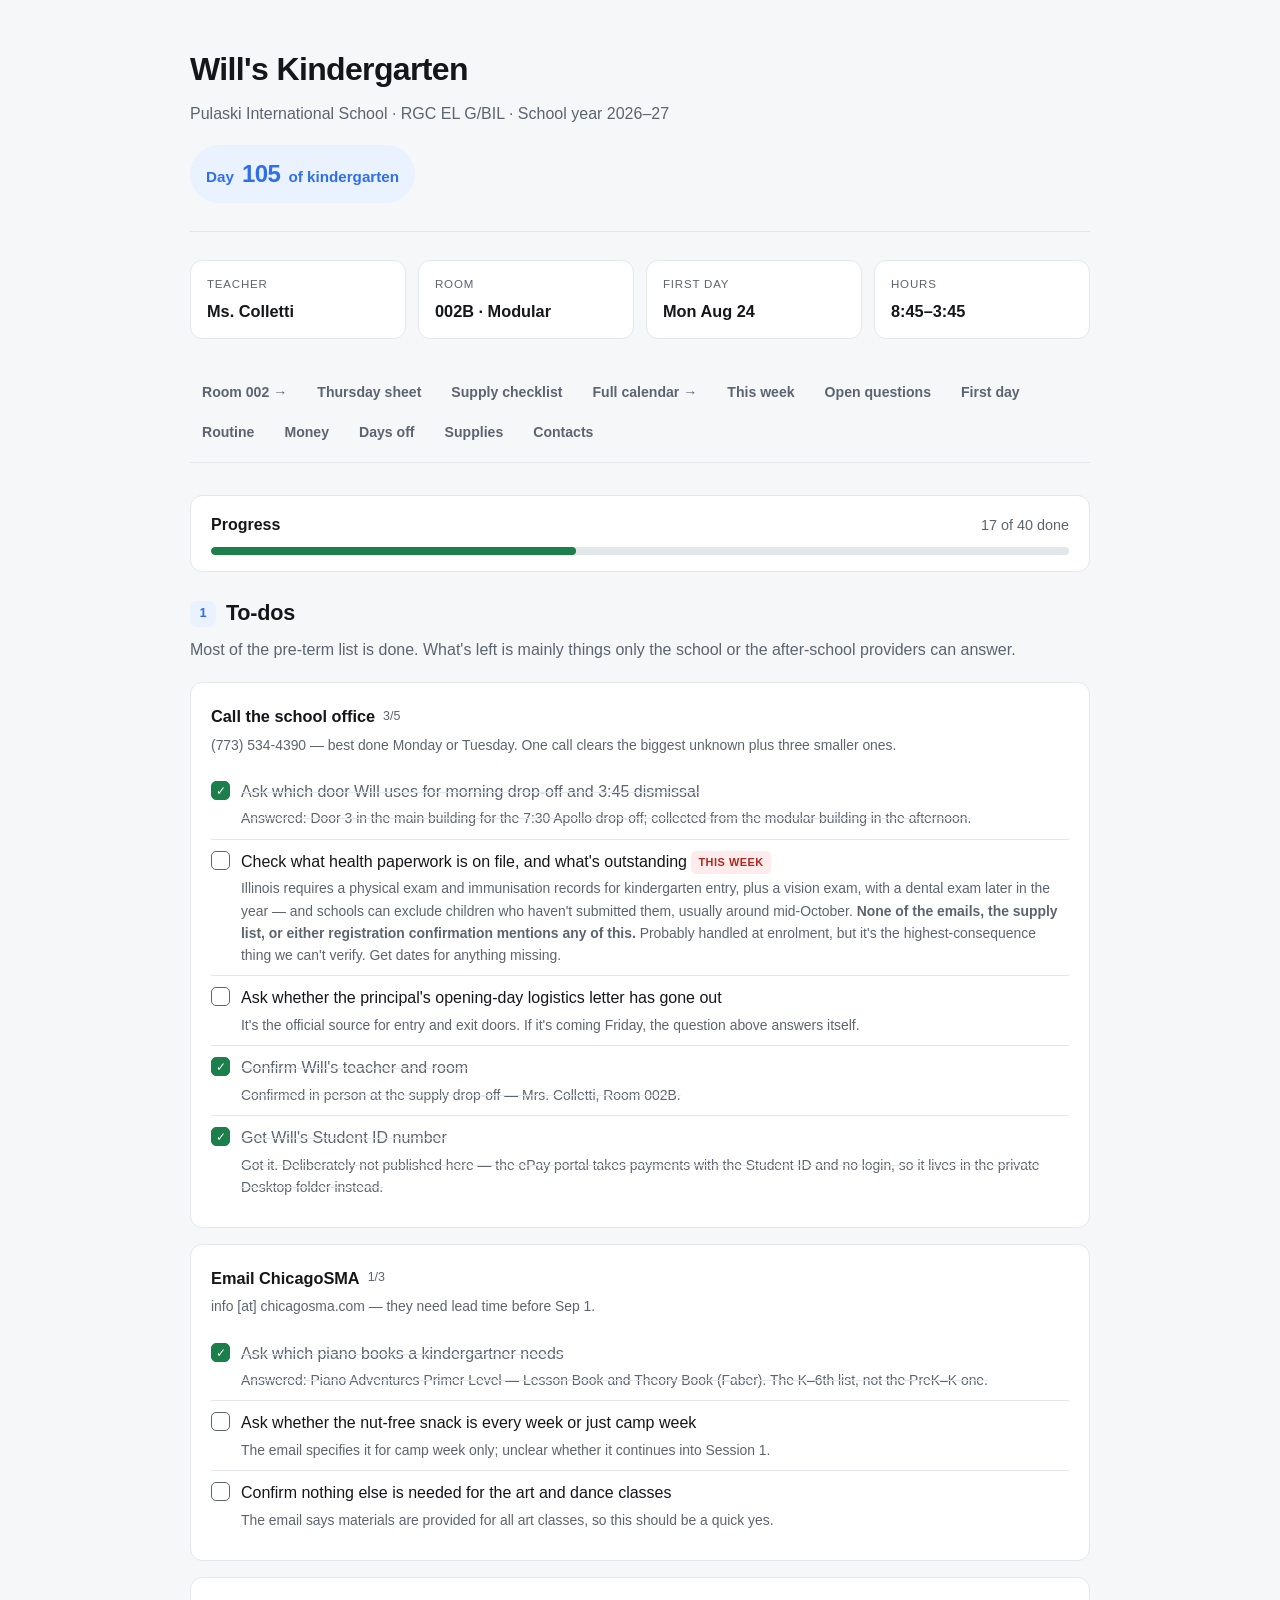
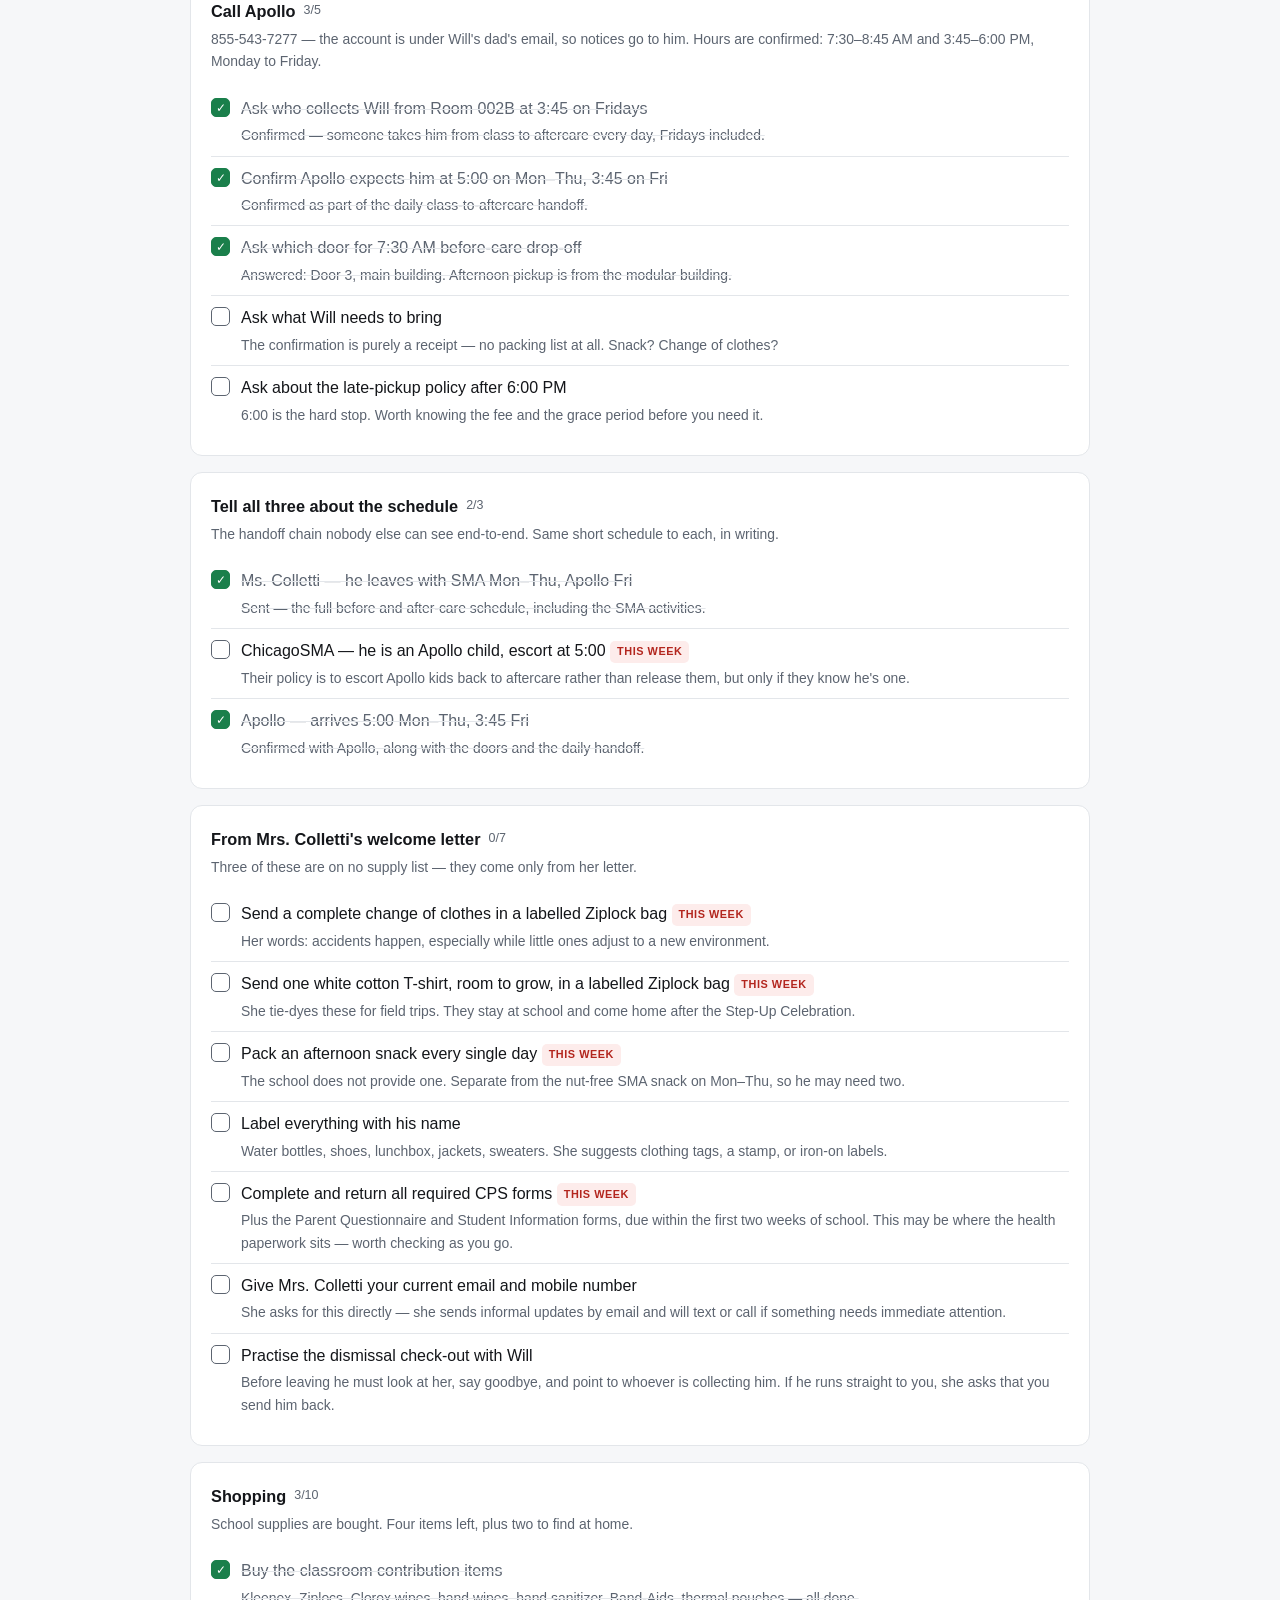
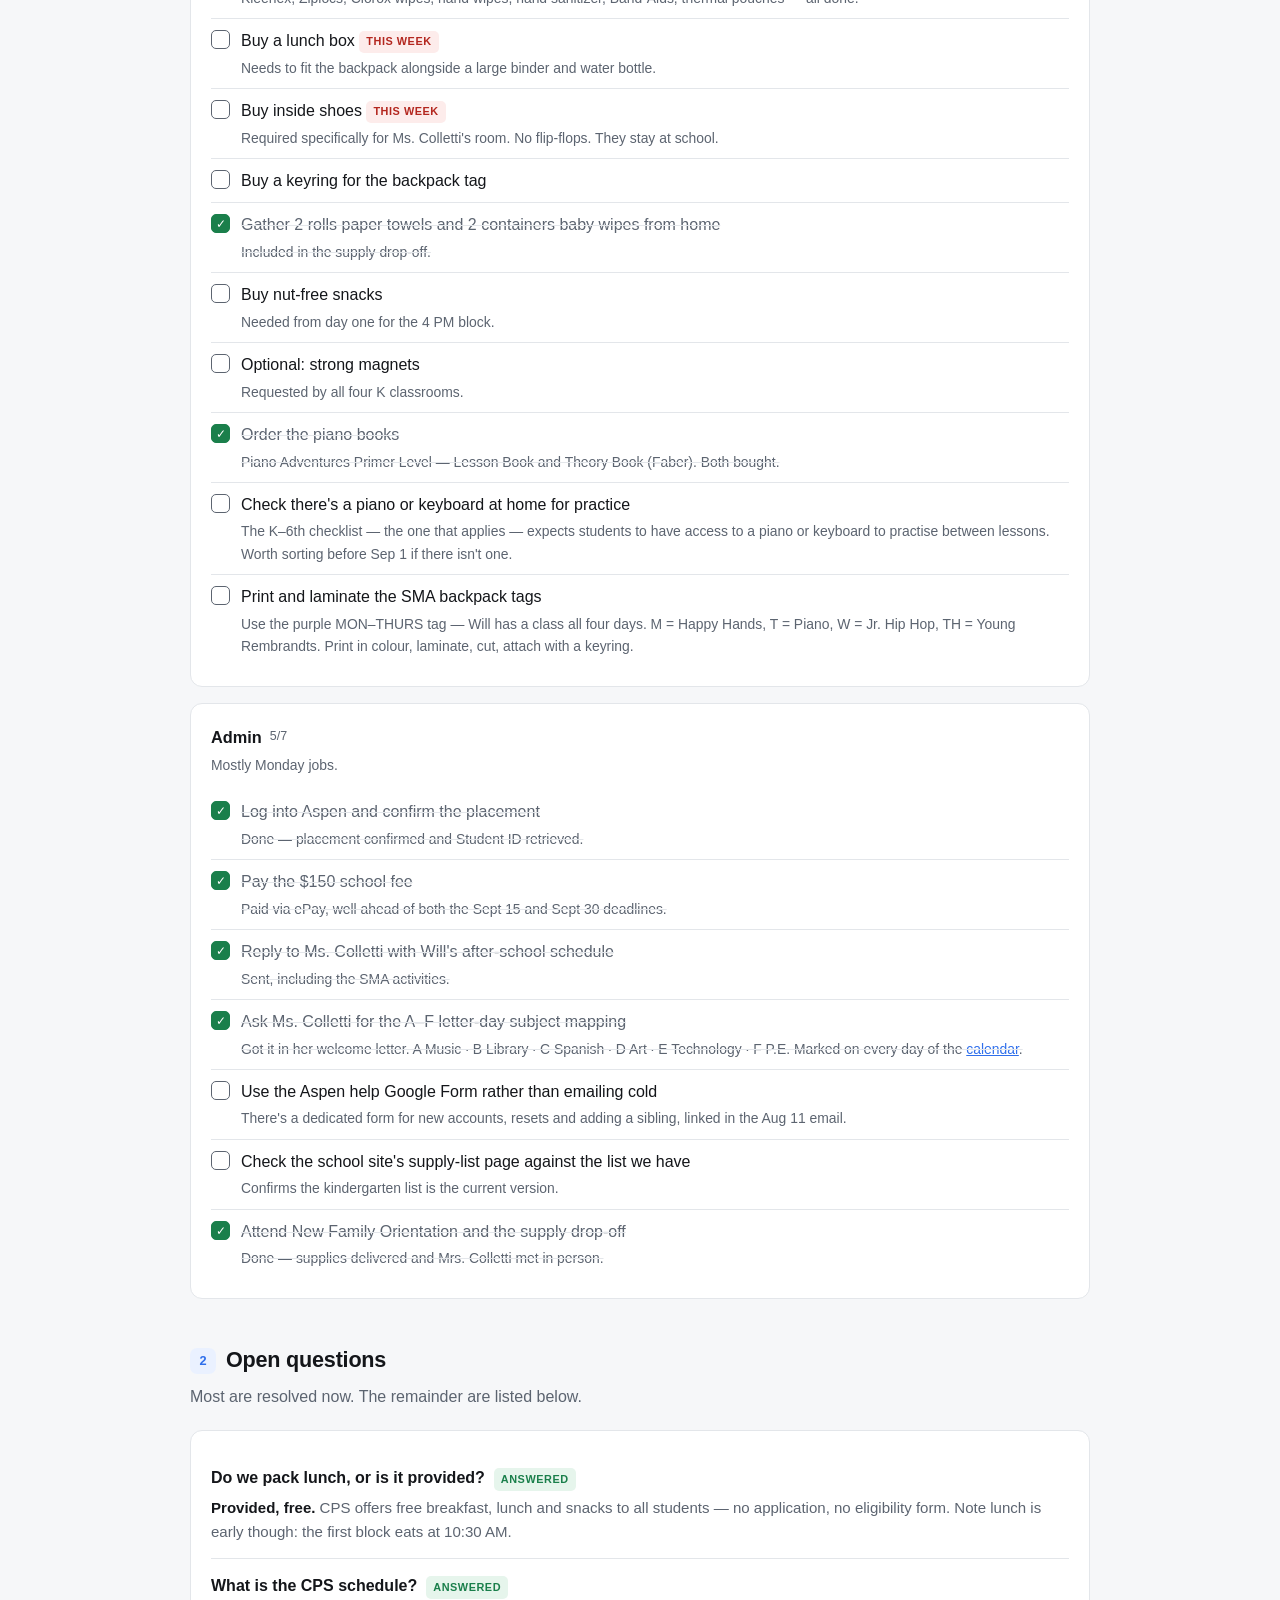
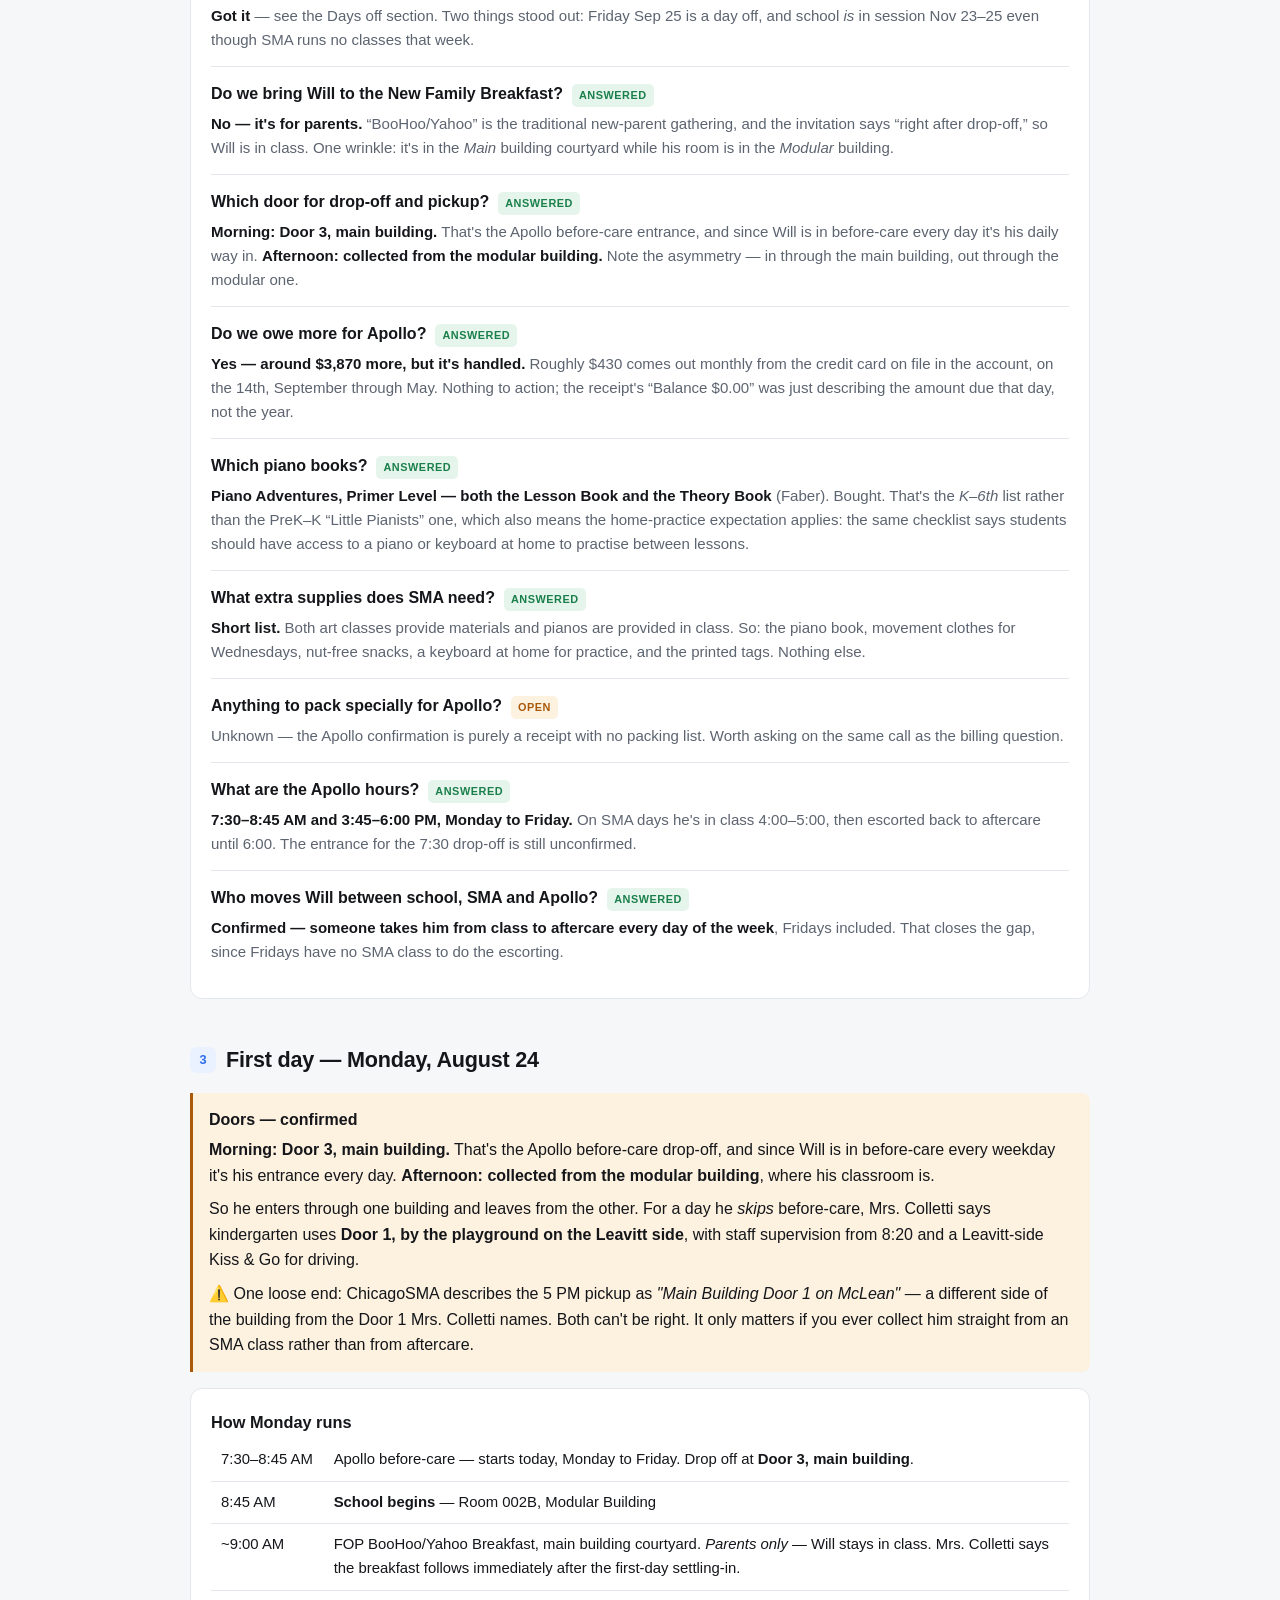
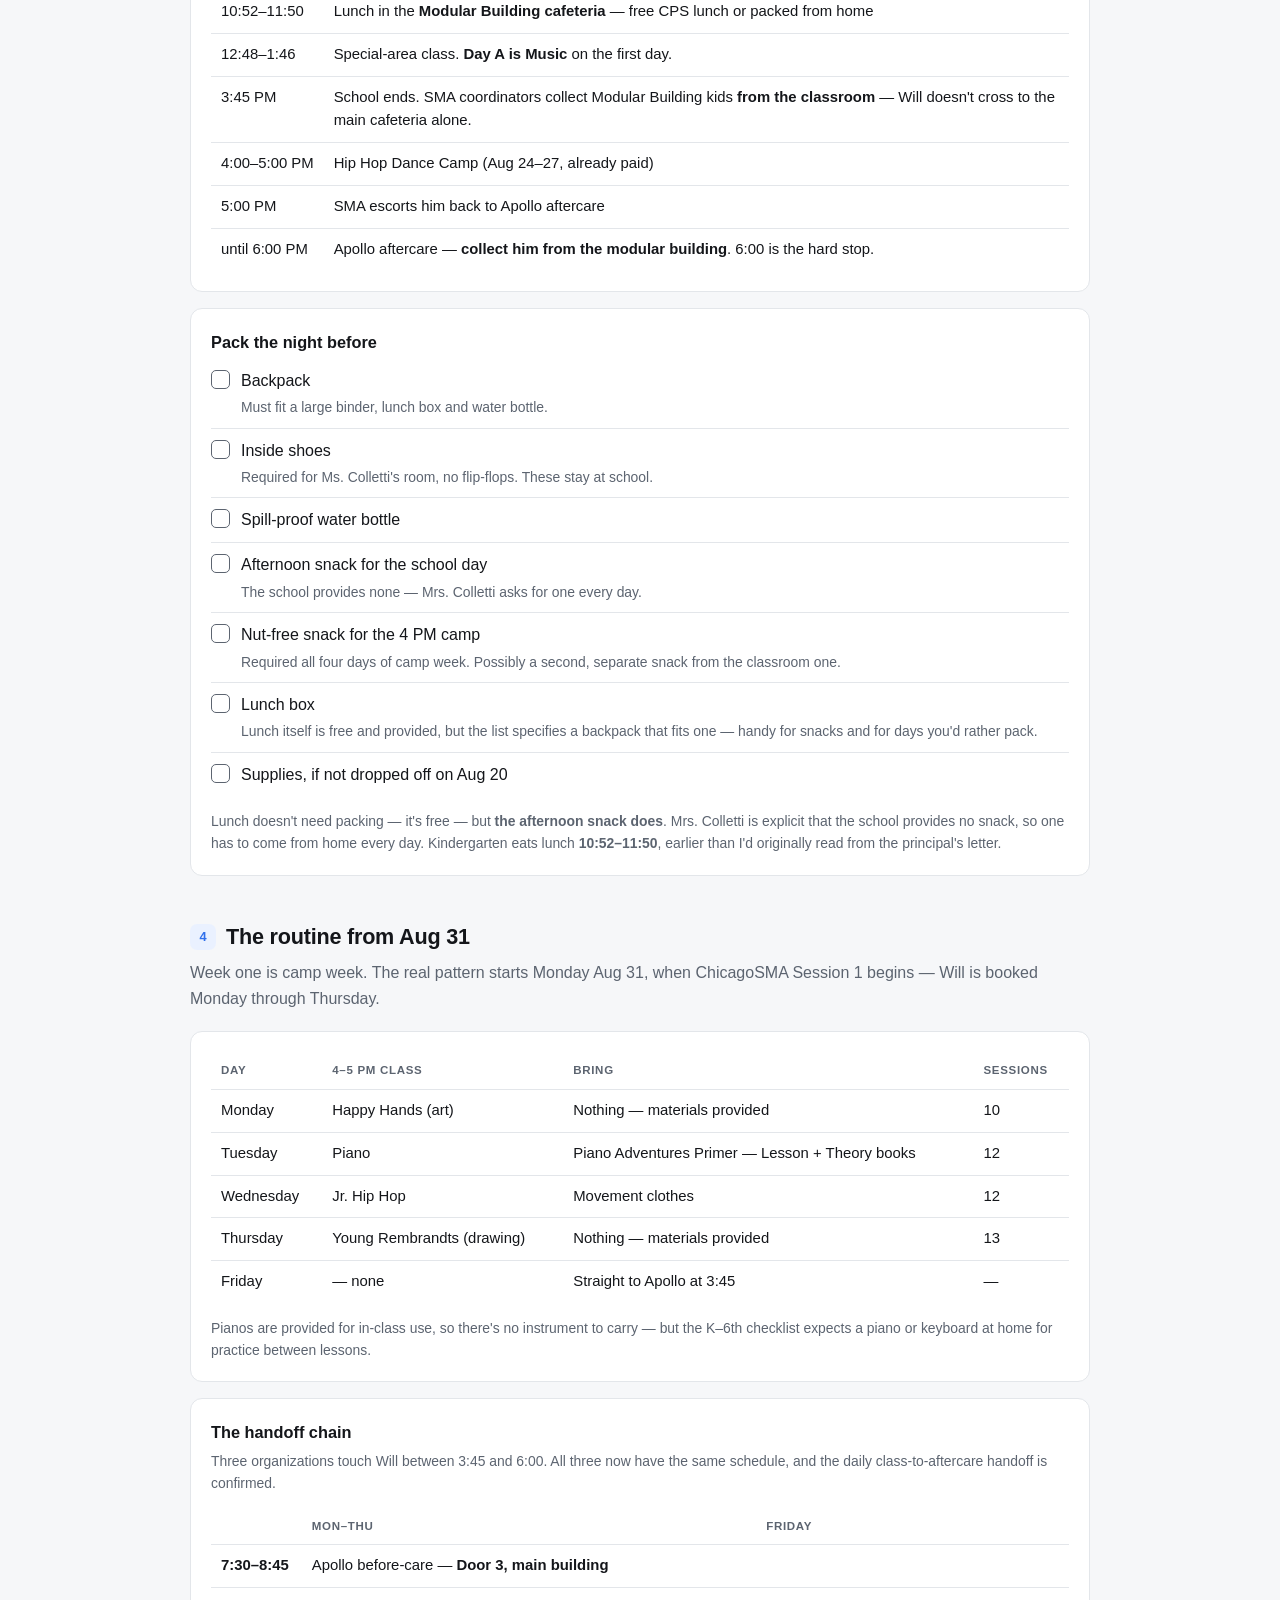
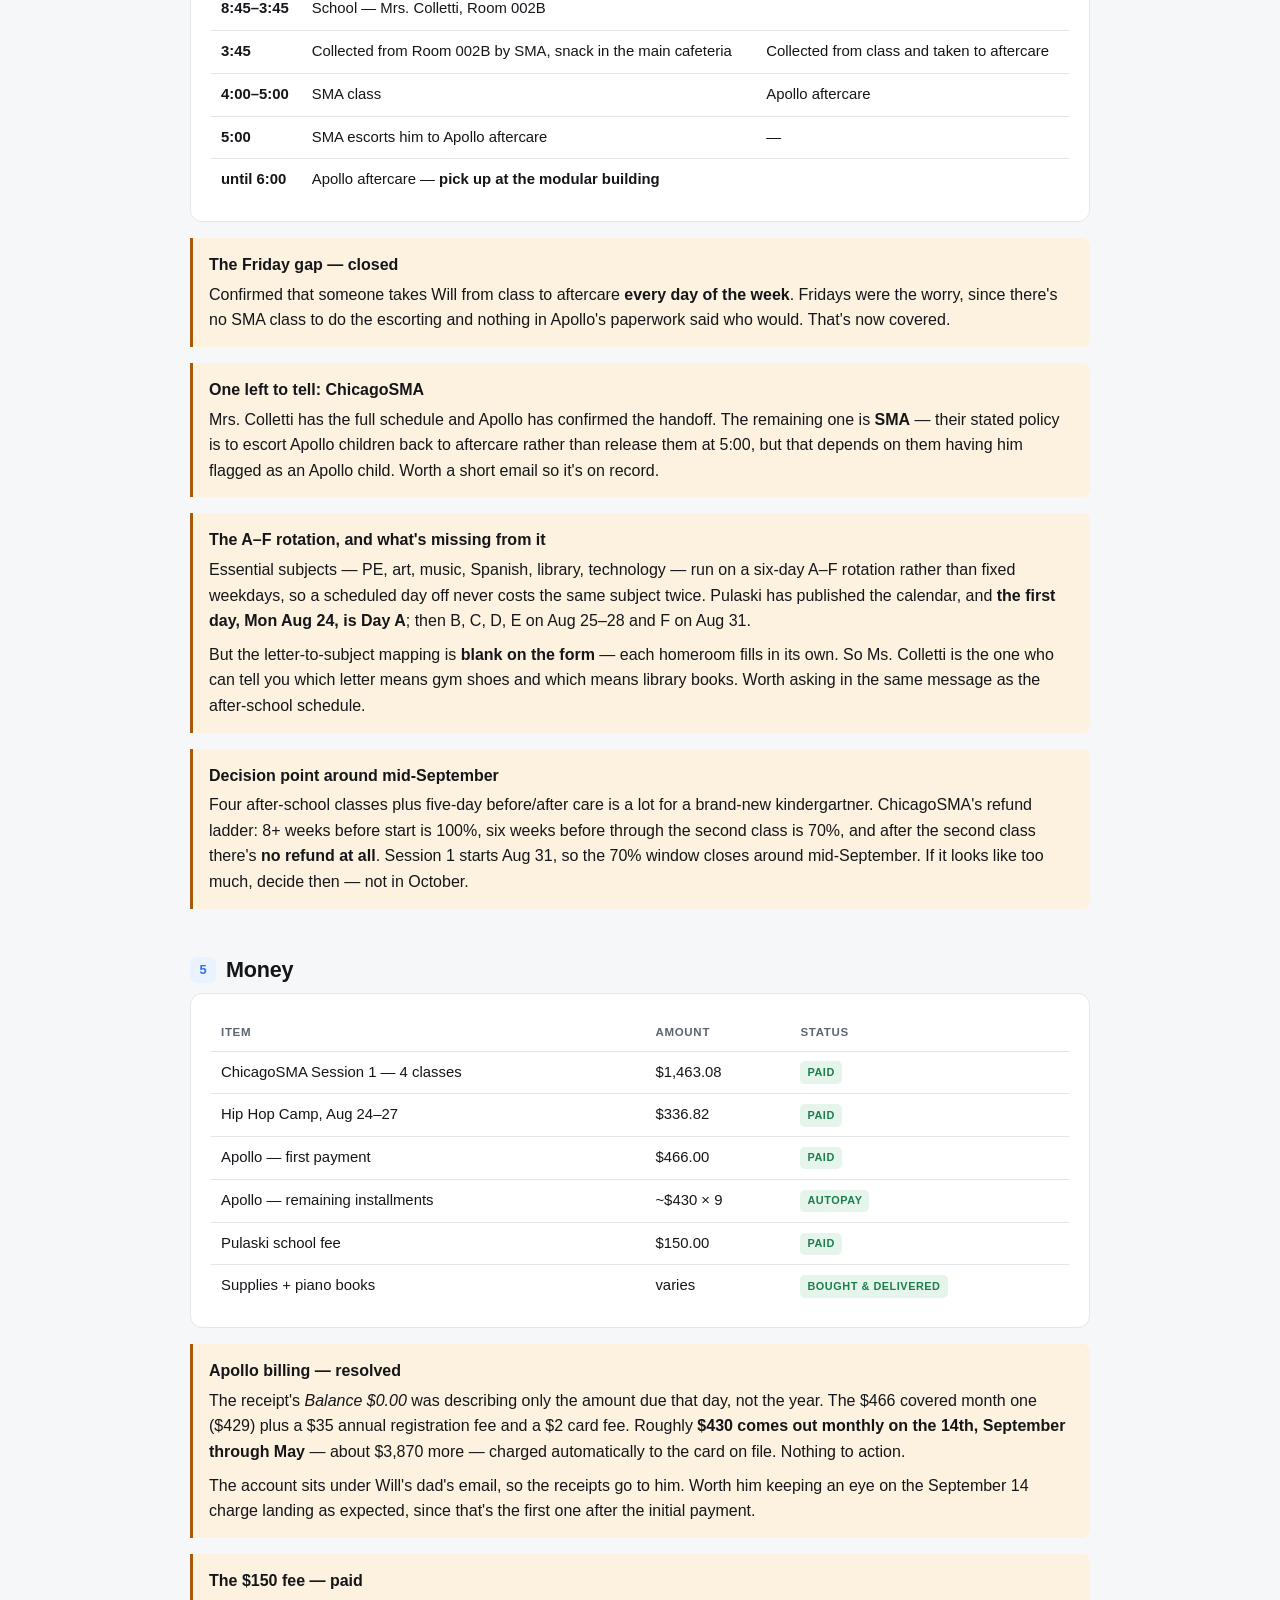
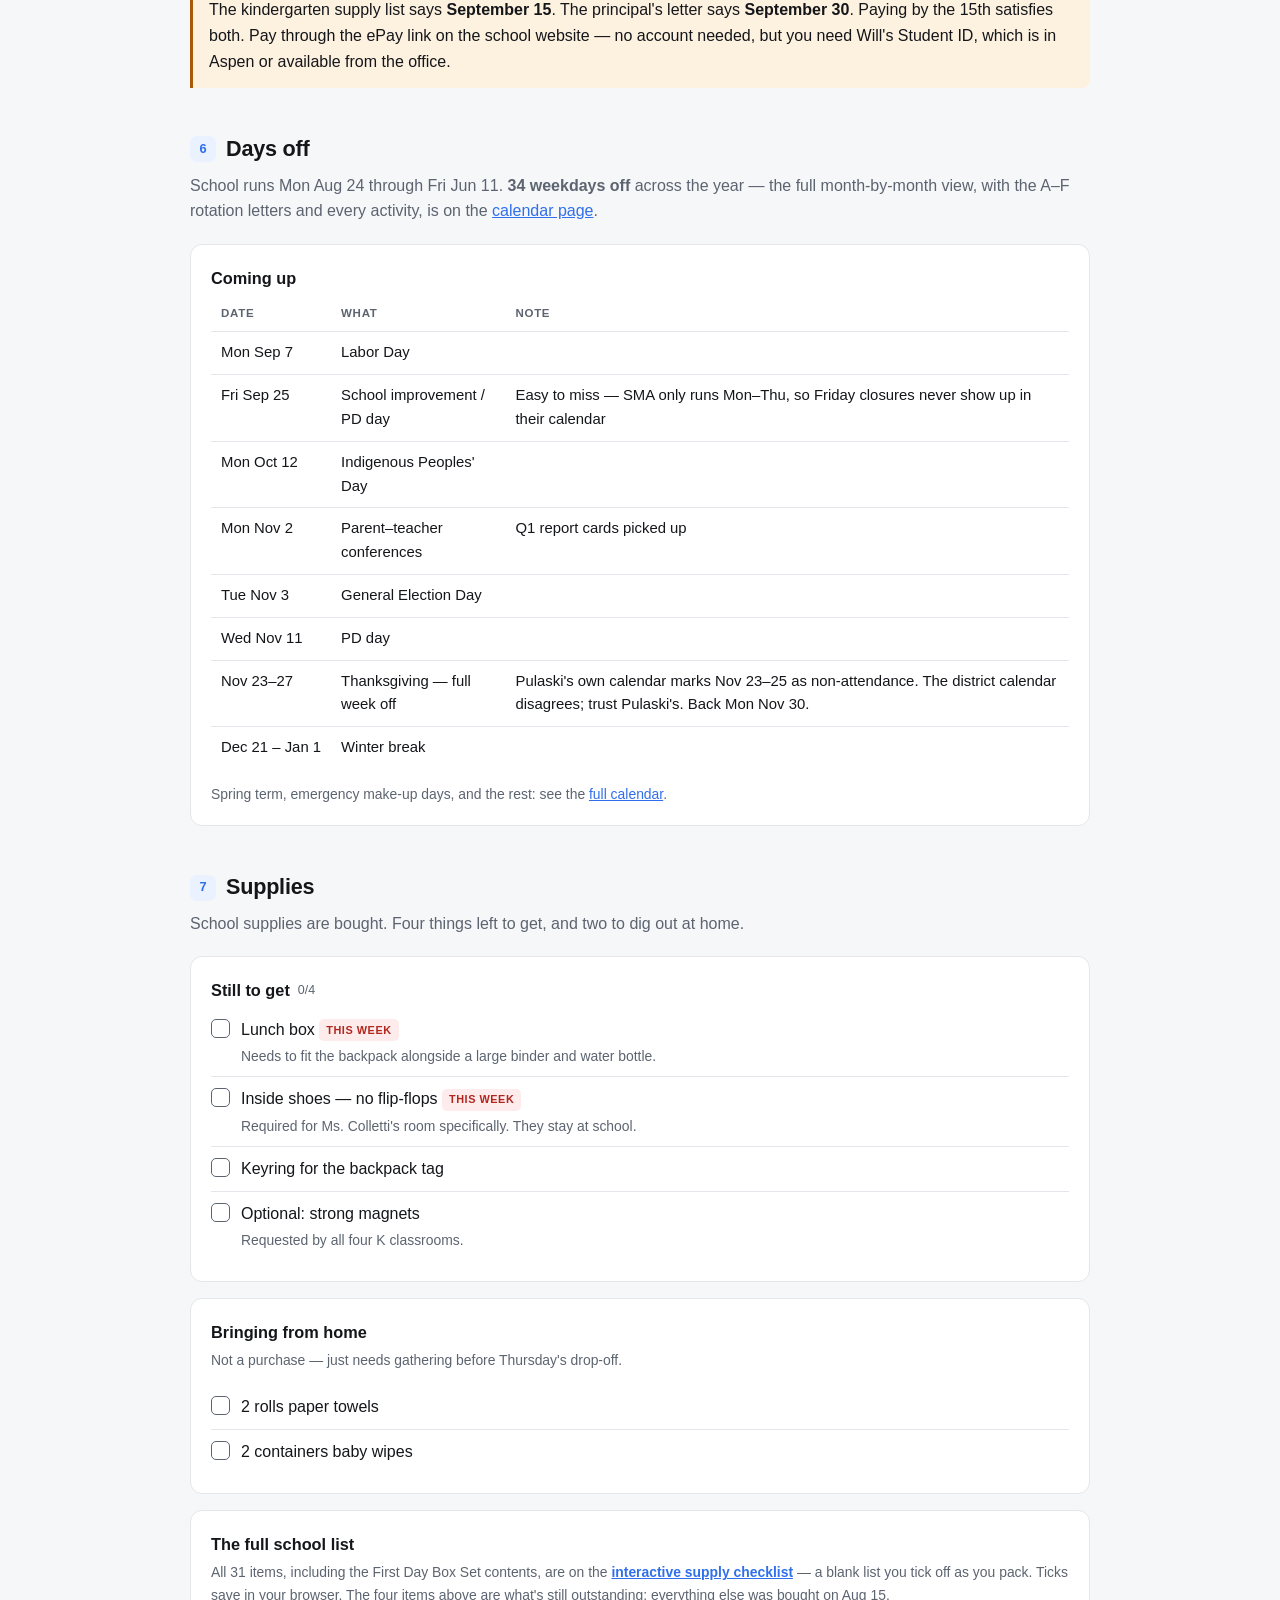
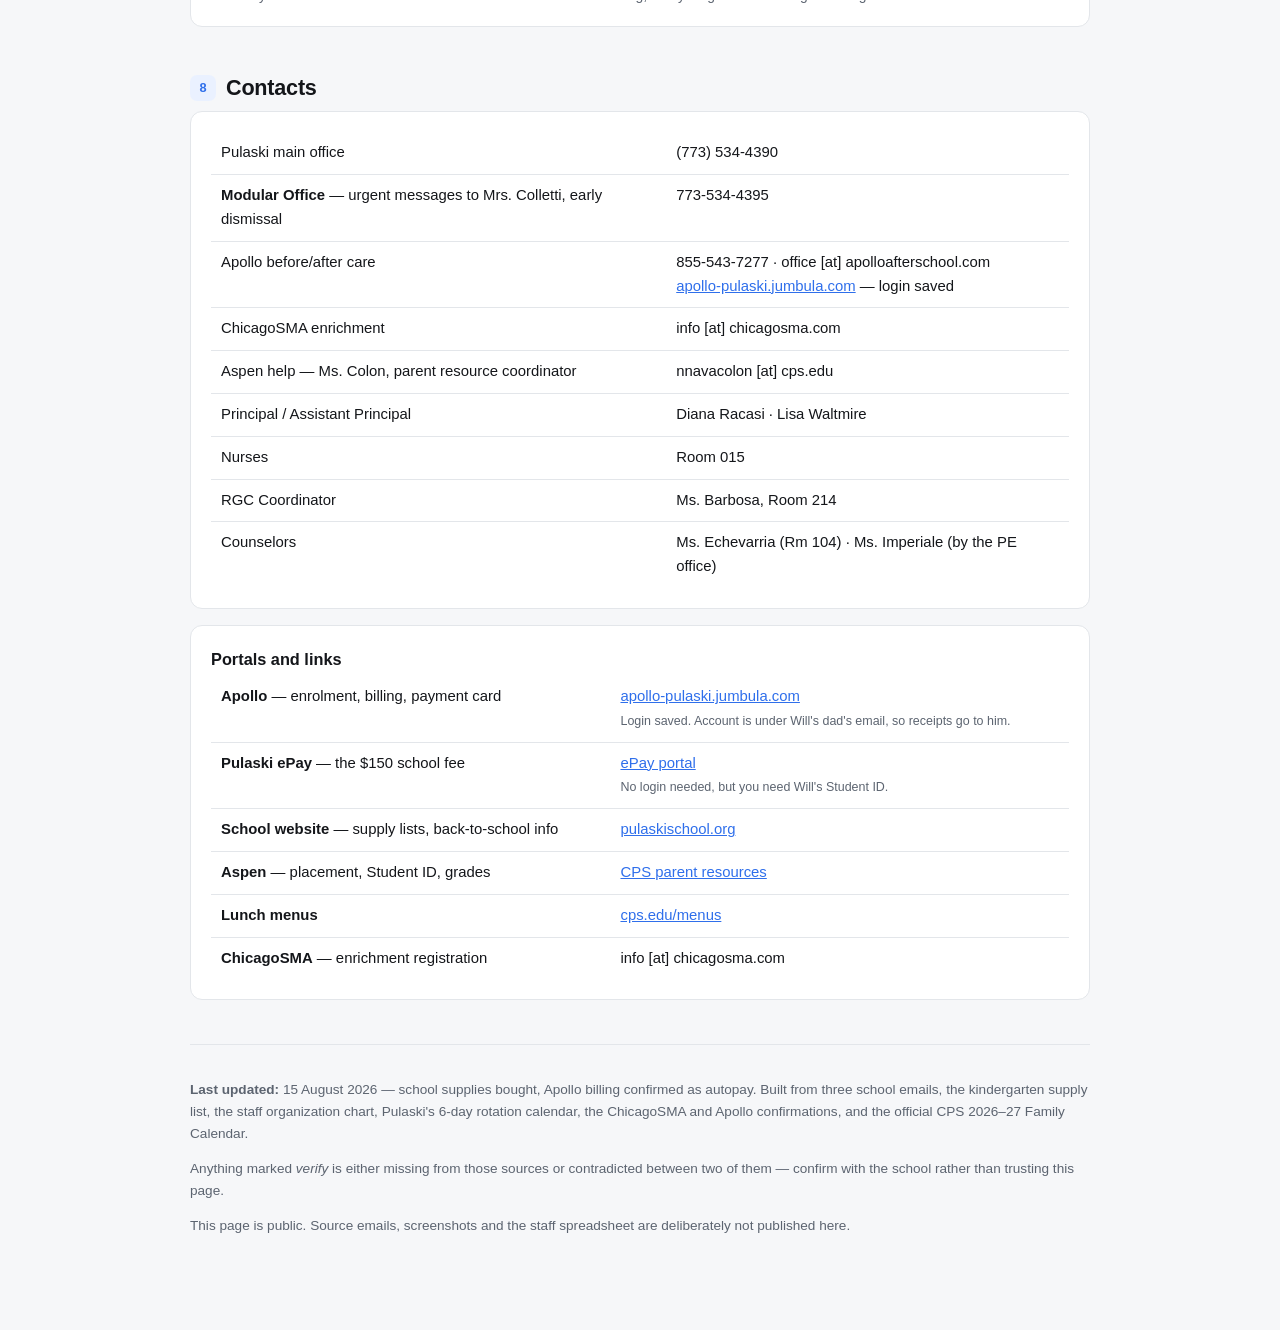
==== commit bc122465: "Add Mrs. Colletti's welcome letter New classroom.html covering the letter: the school day, what to s" ====
--- a/index.html
+++ b/index.html
@@ -24,7 +24,8 @@
 </div>
 
 <nav><ul>
-  <li><a href="meet-and-greet.html">Thursday sheet &rarr;</a></li>
+  <li><a href="classroom.html">Room 002 &rarr;</a></li>
+  <li><a href="meet-and-greet.html">Thursday sheet</a></li>
   <li><a href="supplies.html">Supply checklist</a></li>
   <li><a href="calendar.html">Full calendar &rarr;</a></li>
   <li><a href="#week">This week</a></li>
@@ -61,7 +62,8 @@
     <p><span class="h">Doors — confirmed</span>
     <strong>Morning: Door 3, main building.</strong> That's the Apollo before-care drop-off, and since Will is in before-care every weekday it's his entrance every day.
     <strong>Afternoon: collected from the modular building</strong>, where his classroom is.</p>
-    <p>So he enters through one building and leaves from the other. The only thing still unconfirmed is the regular 8:45 drop-off and 3:45 dismissal doors for a day when he <em>isn't</em> using Apollo — which, given he's enrolled five days a week at both ends, may never come up.</p>
+    <p>So he enters through one building and leaves from the other. For a day he <em>skips</em> before-care, Mrs. Colletti says kindergarten uses <strong>Door 1, by the playground on the Leavitt side</strong>, with staff supervision from 8:20 and a Leavitt-side Kiss &amp; Go for driving.</p>
+    <p>⚠️ One loose end: ChicagoSMA describes the 5 PM pickup as <em>"Main Building Door 1 on McLean"</em> — a different side of the building from the Door 1 Mrs. Colletti names. Both can't be right. It only matters if you ever collect him straight from an SMA class rather than from aftercare.</p>
   </div>
 
   <div class="card">
@@ -69,8 +71,9 @@
     <table>
       <tr><td class="num">7:30–8:45 AM</td><td>Apollo before-care — starts today, Monday to Friday. Drop off at <strong>Door 3, main building</strong>.</td></tr>
       <tr><td class="num">8:45 AM</td><td><strong>School begins</strong> — Room 002B, Modular Building</td></tr>
-      <tr><td class="num">~9:00 AM</td><td>FOP BooHoo/Yahoo Breakfast, main building courtyard. <em>Parents only</em> — Will is in class. Drop him at the modular first, then walk over.</td></tr>
-      <tr><td class="num">10:00–10:30</td><td>Recess, then lunch. Lunch is free and provided by CPS.</td></tr>
+      <tr><td class="num">~9:00 AM</td><td>FOP BooHoo/Yahoo Breakfast, main building courtyard. <em>Parents only</em> — Will stays in class. Mrs. Colletti says the breakfast follows immediately after the first-day settling-in.</td></tr>
+      <tr><td class="num">10:52–11:50</td><td>Lunch in the <strong>Modular Building cafeteria</strong> — free CPS lunch or packed from home</td></tr>
+      <tr><td class="num">12:48–1:46</td><td>Special-area class. <strong>Day A is Music</strong> on the first day.</td></tr>
       <tr><td class="num">3:45 PM</td><td>School ends. SMA coordinators collect Modular Building kids <strong>from the classroom</strong> — Will doesn't cross to the main cafeteria alone.</td></tr>
       <tr><td class="num">4:00–5:00 PM</td><td>Hip Hop Dance Camp (Aug 24–27, already paid)</td></tr>
       <tr><td class="num">5:00 PM</td><td>SMA escorts him back to Apollo aftercare</td></tr>
@@ -81,7 +84,7 @@
   <div class="card">
     <h3>Pack the night before</h3>
     <ul class="tasks" id="packlist"></ul>
-    <p class="meta" style="margin:14px 0 0">Lunch does not need packing — CPS provides free breakfast, lunch and snacks to all students. But note the first lunch block eats at <strong>10:30 AM</strong>, so breakfast matters and he'll be hungry well before 3:45.</p>
+    <p class="meta" style="margin:14px 0 0">Lunch doesn't need packing — it's free — but <strong>the afternoon snack does</strong>. Mrs. Colletti is explicit that the school provides no snack, so one has to come from home every day. Kindergarten eats lunch <strong>10:52–11:50</strong>, earlier than I'd originally read from the principal's letter.</p>
   </div>
 </section>
 
@@ -215,6 +218,7 @@
     <table>
       <tbody>
         <tr><td>Pulaski main office</td><td class="num">(773) 534-4390</td></tr>
+        <tr><td><strong>Modular Office</strong> — urgent messages to Mrs. Colletti, early dismissal</td><td class="num">773-534-4395</td></tr>
         <tr><td>Apollo before/after care</td><td class="num">855-543-7277 · office [at] apolloafterschool.com<br><a href="https://apollo-pulaski.jumbula.com/">apollo-pulaski.jumbula.com</a> — login saved</td></tr>
         <tr><td>ChicagoSMA enrichment</td><td class="num">info [at] chicagosma.com</td></tr>
         <tr><td>Aspen help — Ms. Colon, parent resource coordinator</td><td class="num">nnavacolon [at] cps.edu</td></tr>
@@ -274,6 +278,15 @@
     { t:"Ms. Colletti — he leaves with SMA Mon–Thu, Apollo Fri", n:"Sent — the full before and after-care schedule, including the SMA activities.", done:true },
     { t:"ChicagoSMA — he is an Apollo child, escort at 5:00", n:"Their policy is to escort Apollo kids back to aftercare rather than release them, but only if they know he's one.", pri:"now", done:false },
     { t:"Apollo — arrives 5:00 Mon–Thu, 3:45 Fri", n:"Confirmed with Apollo, along with the doors and the daily handoff.", done:true },
+  ]},
+  { group:"From Mrs. Colletti's welcome letter", meta:"Three of these are on no supply list — they come only from her letter.", items:[
+    { t:"Send a complete change of clothes in a labelled Ziplock bag", n:"Her words: accidents happen, especially while little ones adjust to a new environment.", pri:"now", done:false },
+    { t:"Send one white cotton T-shirt, room to grow, in a labelled Ziplock bag", n:"She tie-dyes these for field trips. They stay at school and come home after the Step-Up Celebration.", pri:"now", done:false },
+    { t:"Pack an afternoon snack every single day", n:"The school does not provide one. Separate from the nut-free SMA snack on Mon–Thu, so he may need two.", pri:"now", done:false },
+    { t:"Label everything with his name", n:"Water bottles, shoes, lunchbox, jackets, sweaters. She suggests clothing tags, a stamp, or iron-on labels.", done:false },
+    { t:"Complete and return all required CPS forms", n:"Plus the Parent Questionnaire and Student Information forms, due within the first two weeks of school. This may be where the health paperwork sits — worth checking as you go.", pri:"now", done:false },
+    { t:"Give Mrs. Colletti your current email and mobile number", n:"She asks for this directly — she sends informal updates by email and will text or call if something needs immediate attention.", done:false },
+    { t:"Practise the dismissal check-out with Will", n:"Before leaving he must look at her, say goodbye, and point to whoever is collecting him. If he runs straight to you, she asks that you send him back.", done:false },
   ]},
   { group:"Shopping", meta:"School supplies are bought. Four items left, plus two to find at home.", items:[
     { t:"Buy the classroom contribution items", n:"Kleenex, Ziplocs, Clorox wipes, hand wipes, hand sanitizer, Band-Aids, thermal pouches — all done.", done:true },
@@ -291,7 +304,7 @@
     { t:"Log into Aspen and confirm the placement", n:"Done — placement confirmed and Student ID retrieved.", done:true },
     { t:"Pay the $150 school fee", n:"Paid via ePay, well ahead of both the Sept 15 and Sept 30 deadlines.", done:true },
     { t:"Reply to Ms. Colletti with Will's after-school schedule", n:"Sent, including the SMA activities.", done:true },
-    { t:"Ask Ms. Colletti for the A–F letter-day subject mapping", n:"Pulaski's 6-day rotation calendar is published but the letter-to-subject fields are blank — each homeroom fills its own. Without it you won't know which day is PE (gym shoes) or library (return books).", done:false },
+    { t:"Ask Ms. Colletti for the A–F letter-day subject mapping", n:"Got it in her welcome letter. A Music · B Library · C Spanish · D Art · E Technology · F P.E. Marked on every day of the <a href='calendar.html'>calendar</a>.", done:true },
     { t:"Use the Aspen help Google Form rather than emailing cold", n:"There's a dedicated form for new accounts, resets and adding a sibling, linked in the Aug 11 email.", done:false },
     { t:"Check the school site's supply-list page against the list we have", n:"Confirms the kindergarten list is the current version.", done:false },
     { t:"Attend New Family Orientation and the supply drop-off", n:"Done — supplies delivered and Mrs. Colletti met in person.", done:true },
@@ -325,7 +338,8 @@
   { t:"Backpack", n:"Must fit a large binder, lunch box and water bottle.", done:false },
   { t:"Inside shoes", n:"Required for Ms. Colletti's room, no flip-flops. These stay at school.", done:false },
   { t:"Spill-proof water bottle", done:false },
-  { t:"Nut-free snack", n:"For the 4 PM camp. Required all four days this week.", done:false },
+  { t:"Afternoon snack for the school day", n:"The school provides none — Mrs. Colletti asks for one every day.", done:false },
+  { t:"Nut-free snack for the 4 PM camp", n:"Required all four days of camp week. Possibly a second, separate snack from the classroom one.", done:false },
   { t:"Lunch box", n:"Lunch itself is free and provided, but the list specifies a backpack that fits one — handy for snacks and for days you'd rather pack.", done:false },
   { t:"Supplies, if not dropped off on Aug 20", done:false },
 ];
--- a/style.css
+++ b/style.css
@@ -137,6 +137,7 @@
   display:flex;justify-content:space-between;align-items:center;gap:4px}
 .cell .ltr{font-size:.63rem;font-weight:800;color:var(--accent);background:var(--accent-soft);
   border-radius:4px;padding:1px 5px;letter-spacing:.03em}
+.cell .spc{display:block;margin-top:2px;font-size:.68rem;font-weight:650;color:var(--accent);letter-spacing:.01em}
 .cell .ev{display:block;margin-top:3px;line-height:1.3;color:var(--muted)}
 .cell .ev.b{color:var(--ink);font-weight:650}
 .cell .offlab{display:block;margin-top:3px;color:var(--stop);font-weight:650;line-height:1.28}
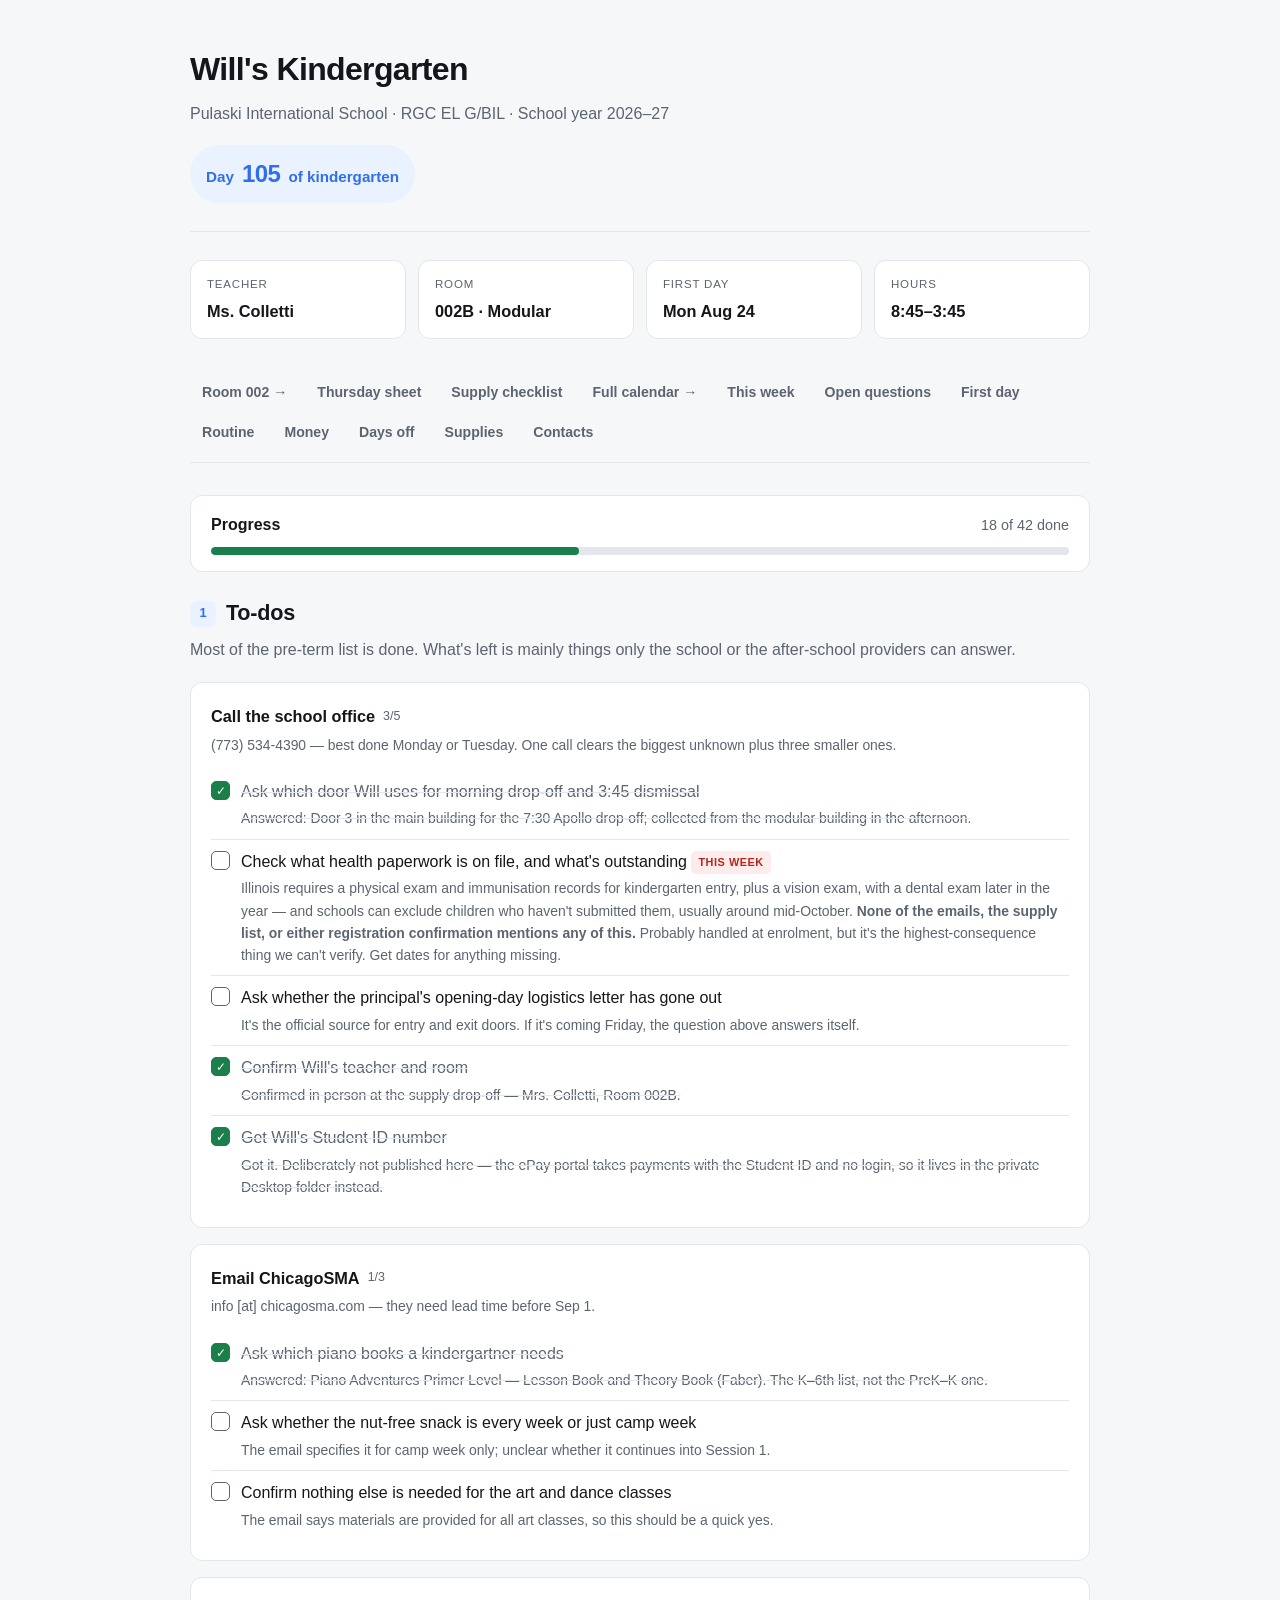
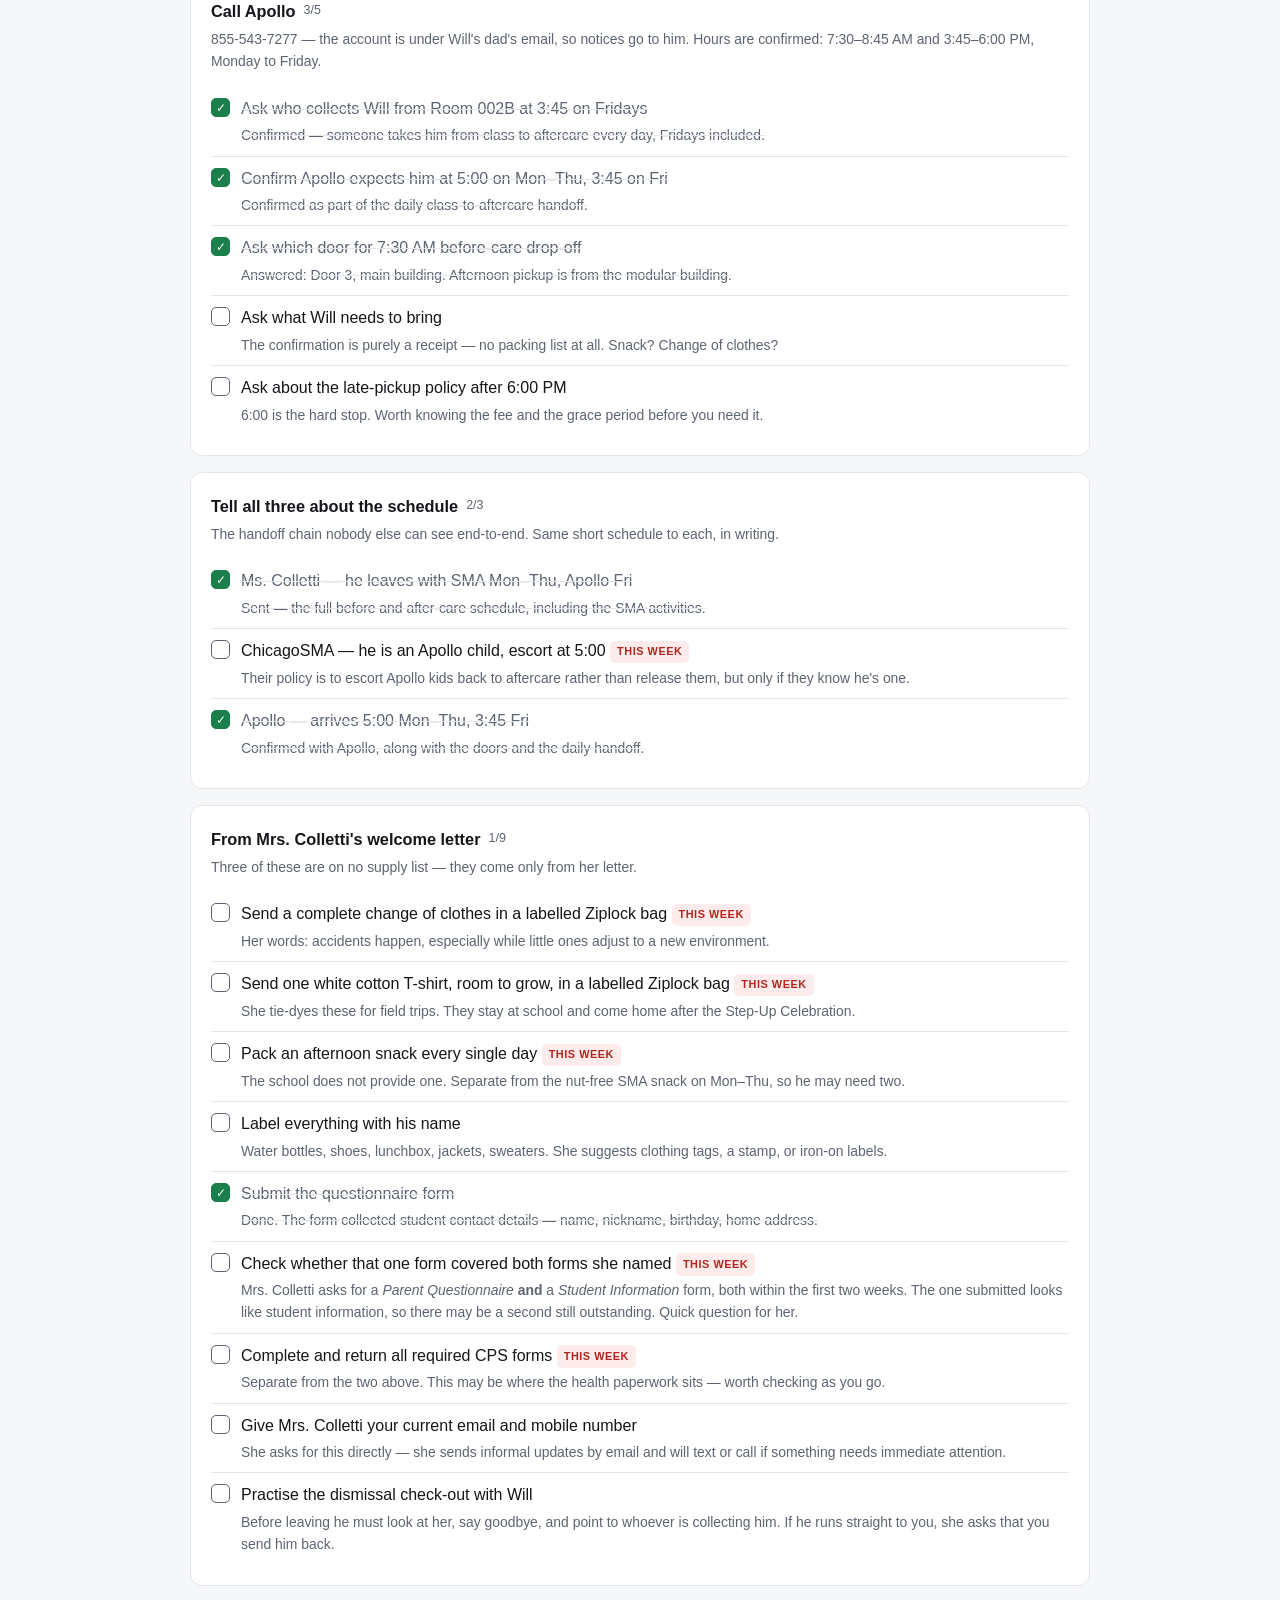
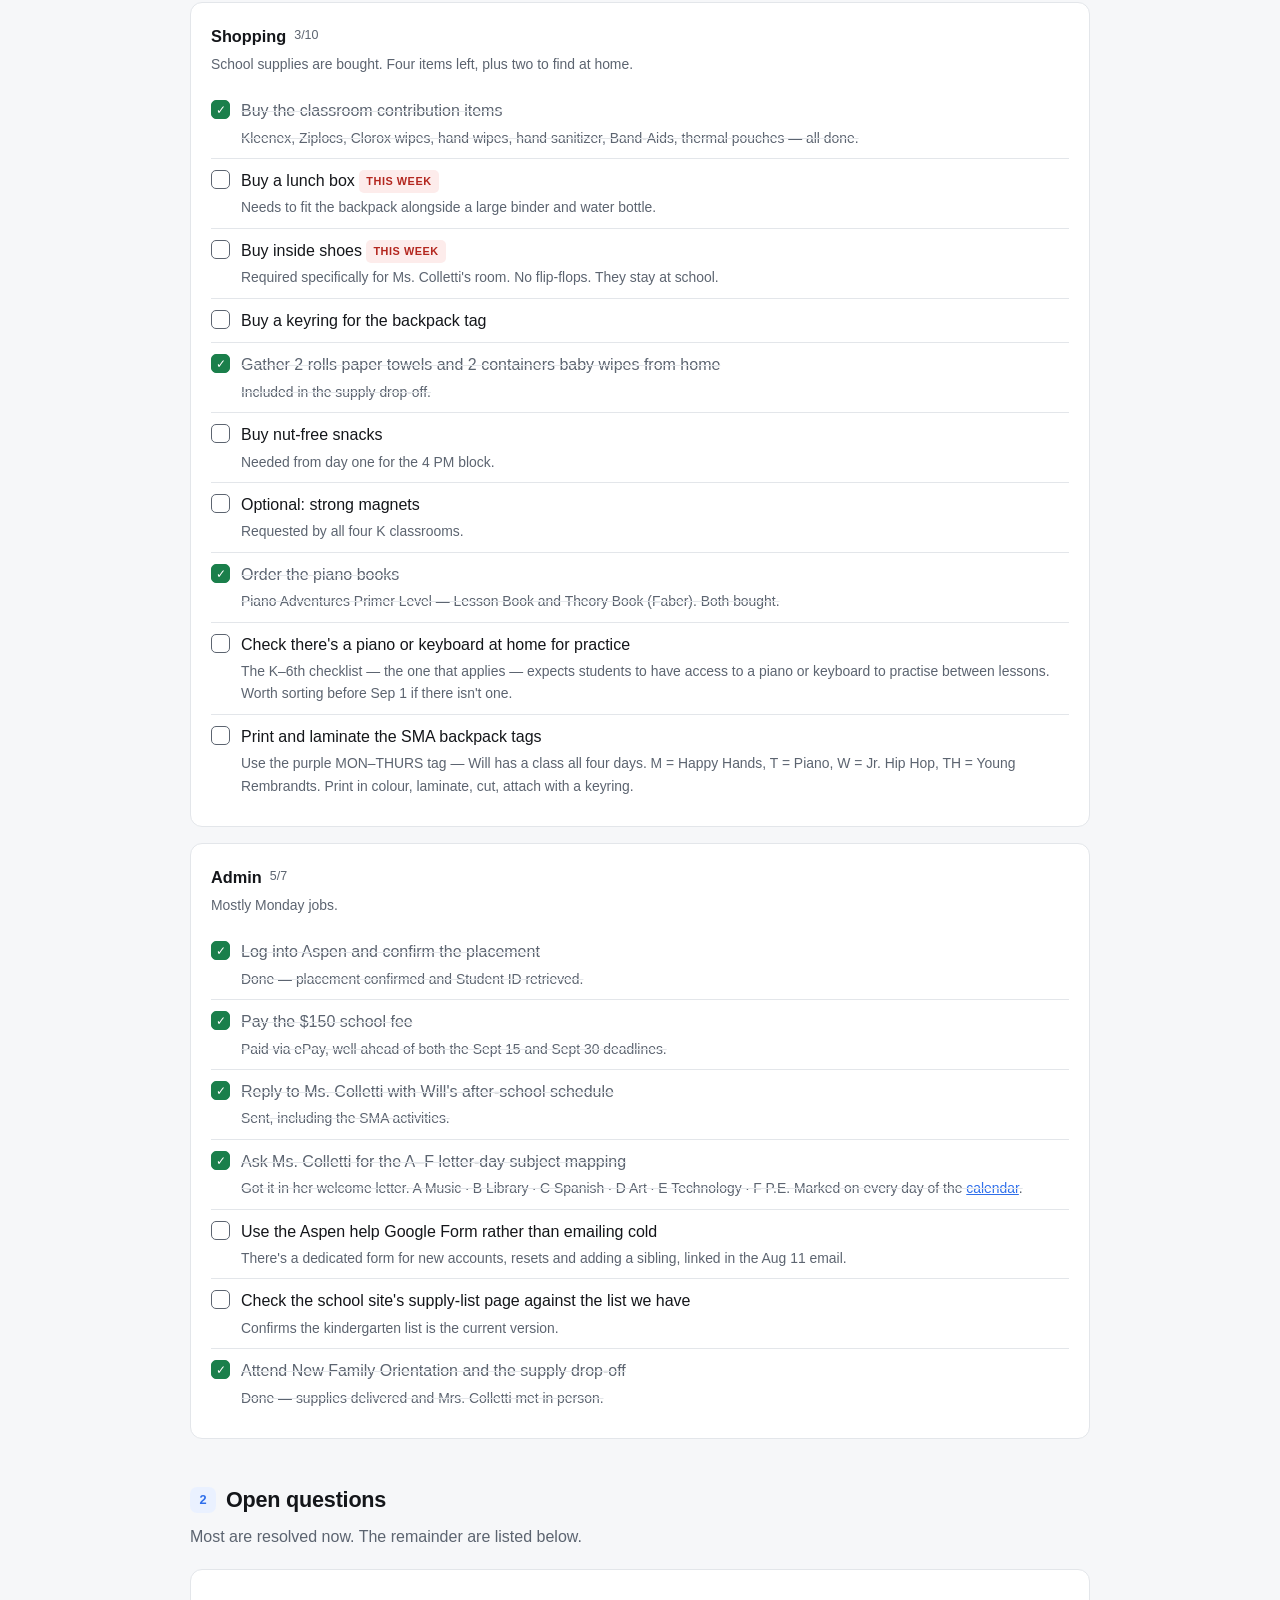
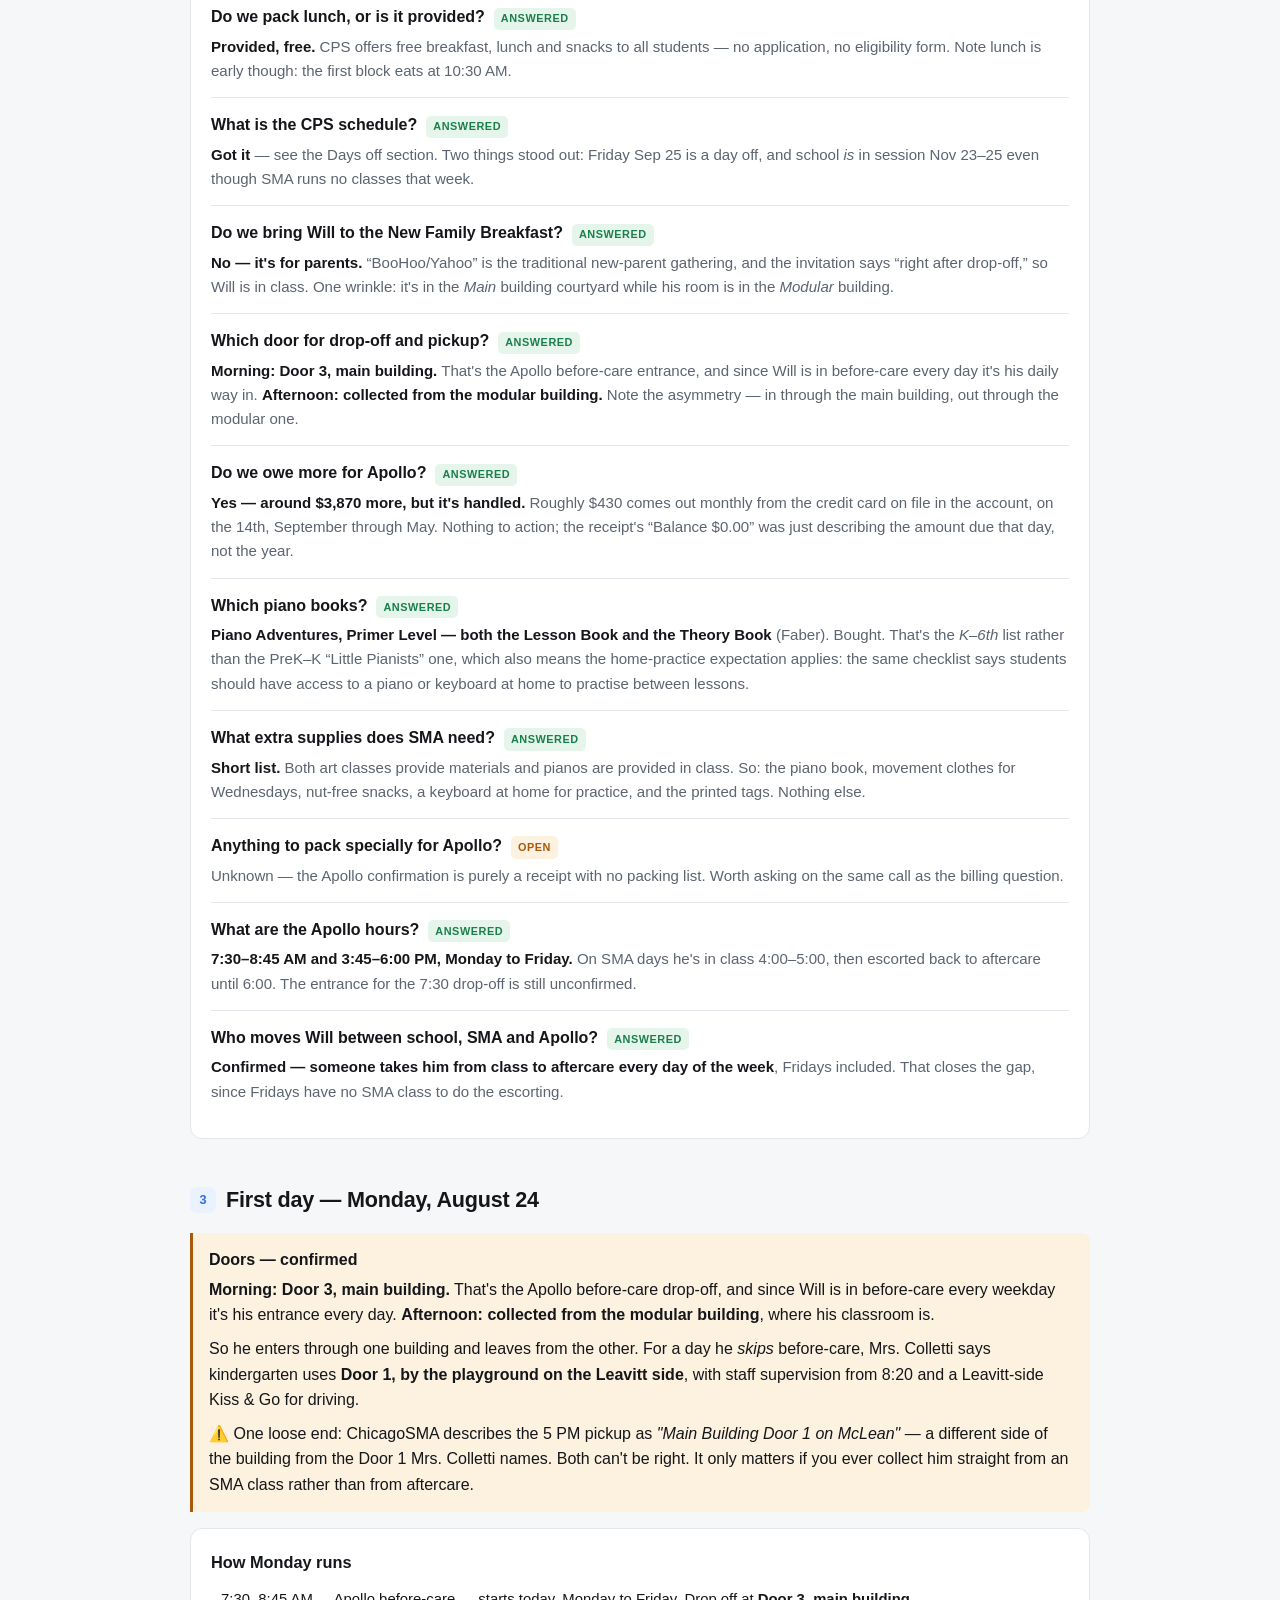
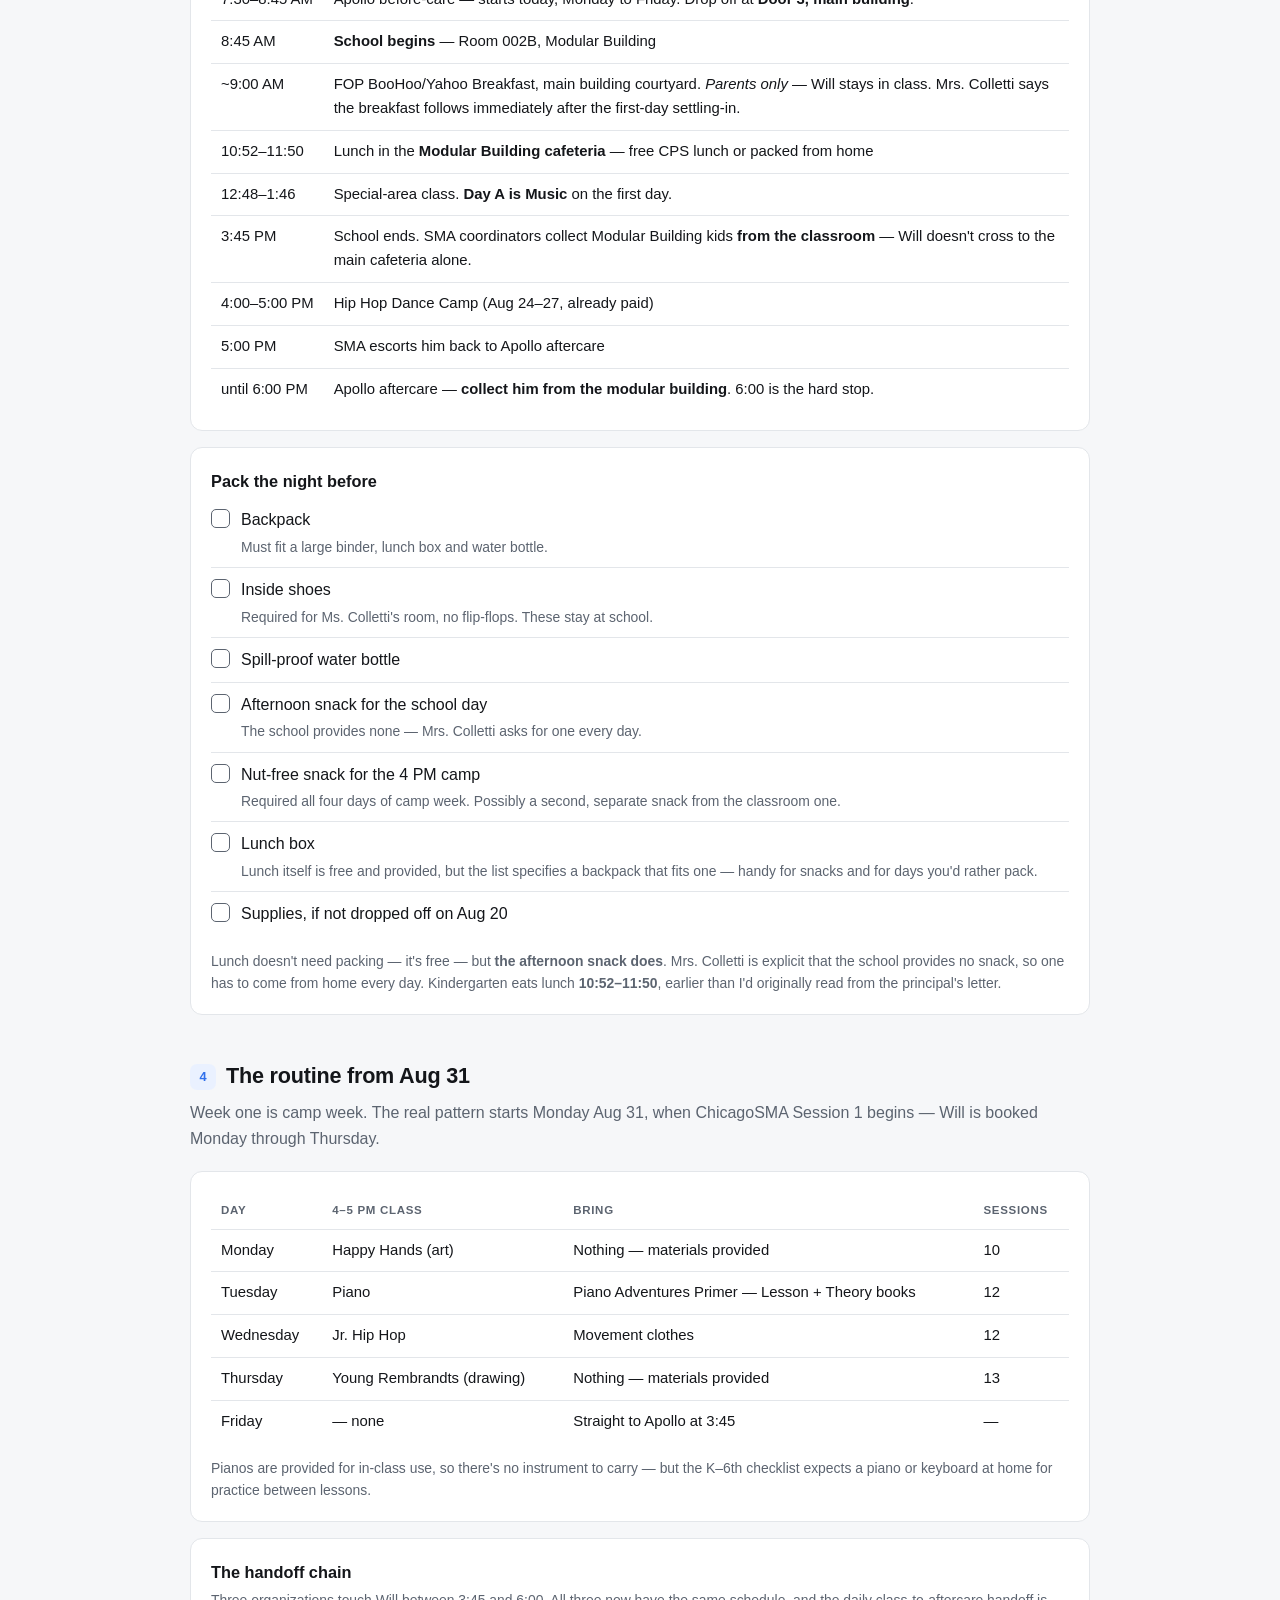
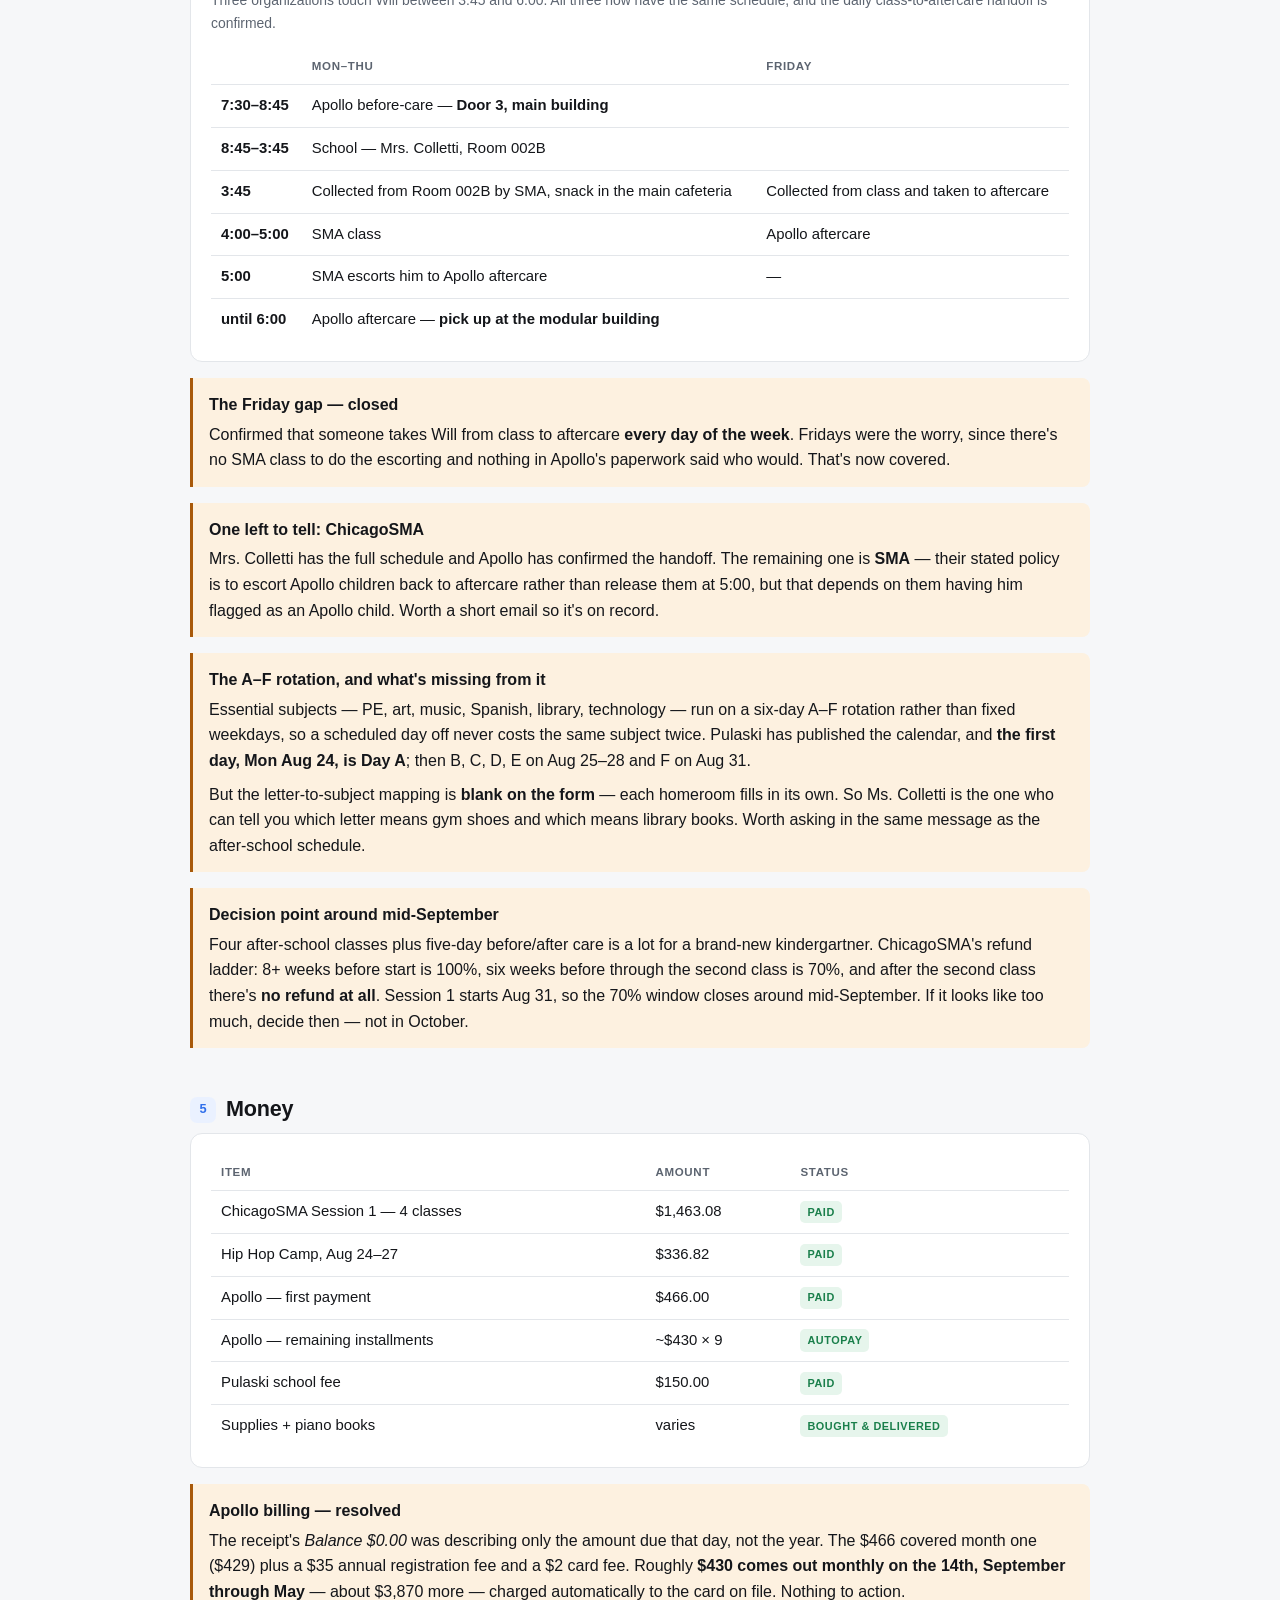
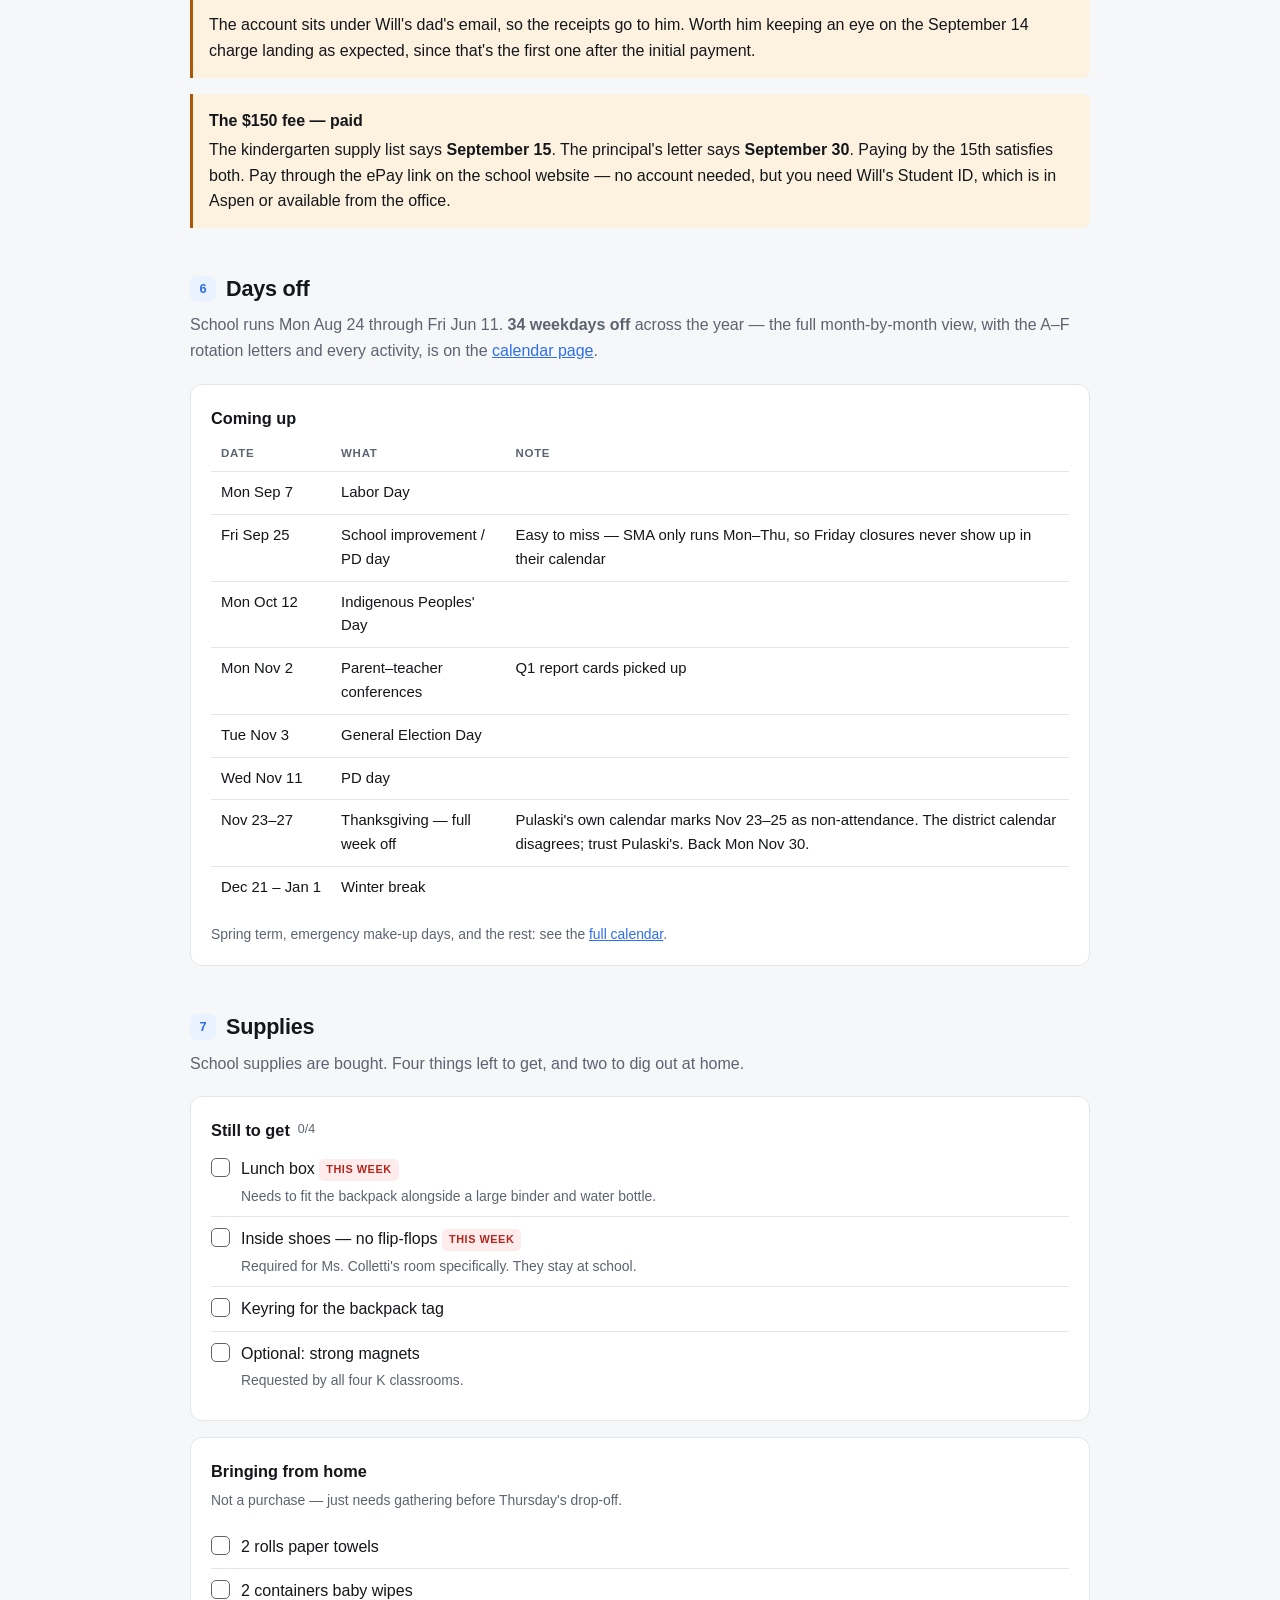
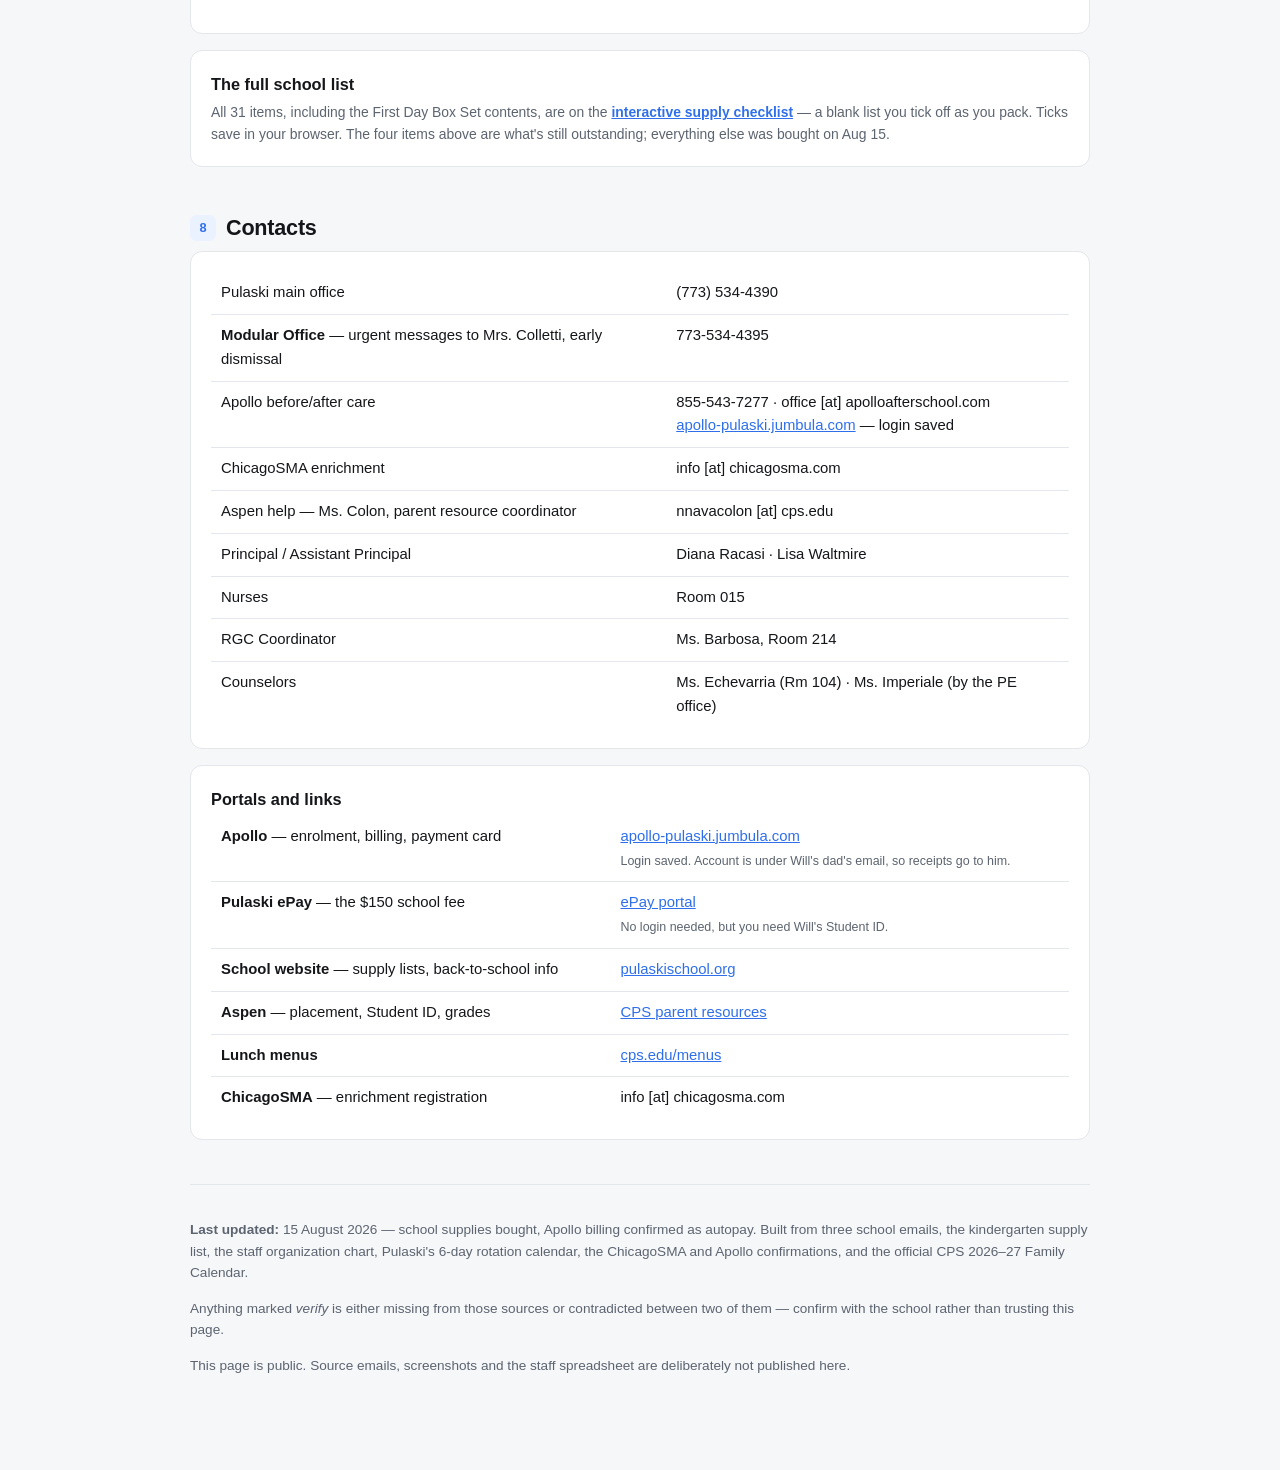
==== commit 43dd5933: "Questionnaire submitted Splits the single forms to-do into three, since Mrs. Colletti names two dist" ====
--- a/index.html
+++ b/index.html
@@ -284,7 +284,9 @@
     { t:"Send one white cotton T-shirt, room to grow, in a labelled Ziplock bag", n:"She tie-dyes these for field trips. They stay at school and come home after the Step-Up Celebration.", pri:"now", done:false },
     { t:"Pack an afternoon snack every single day", n:"The school does not provide one. Separate from the nut-free SMA snack on Mon–Thu, so he may need two.", pri:"now", done:false },
     { t:"Label everything with his name", n:"Water bottles, shoes, lunchbox, jackets, sweaters. She suggests clothing tags, a stamp, or iron-on labels.", done:false },
-    { t:"Complete and return all required CPS forms", n:"Plus the Parent Questionnaire and Student Information forms, due within the first two weeks of school. This may be where the health paperwork sits — worth checking as you go.", pri:"now", done:false },
+    { t:"Submit the questionnaire form", n:"Done. The form collected student contact details — name, nickname, birthday, home address.", done:true },
+    { t:"Check whether that one form covered both forms she named", n:"Mrs. Colletti asks for a <em>Parent Questionnaire</em> <strong>and</strong> a <em>Student Information</em> form, both within the first two weeks. The one submitted looks like student information, so there may be a second still outstanding. Quick question for her.", pri:"now", done:false },
+    { t:"Complete and return all required CPS forms", n:"Separate from the two above. This may be where the health paperwork sits — worth checking as you go.", pri:"now", done:false },
     { t:"Give Mrs. Colletti your current email and mobile number", n:"She asks for this directly — she sends informal updates by email and will text or call if something needs immediate attention.", done:false },
     { t:"Practise the dismissal check-out with Will", n:"Before leaving he must look at her, say goodbye, and point to whoever is collecting him. If he runs straight to you, she asks that you send him back.", done:false },
   ]},
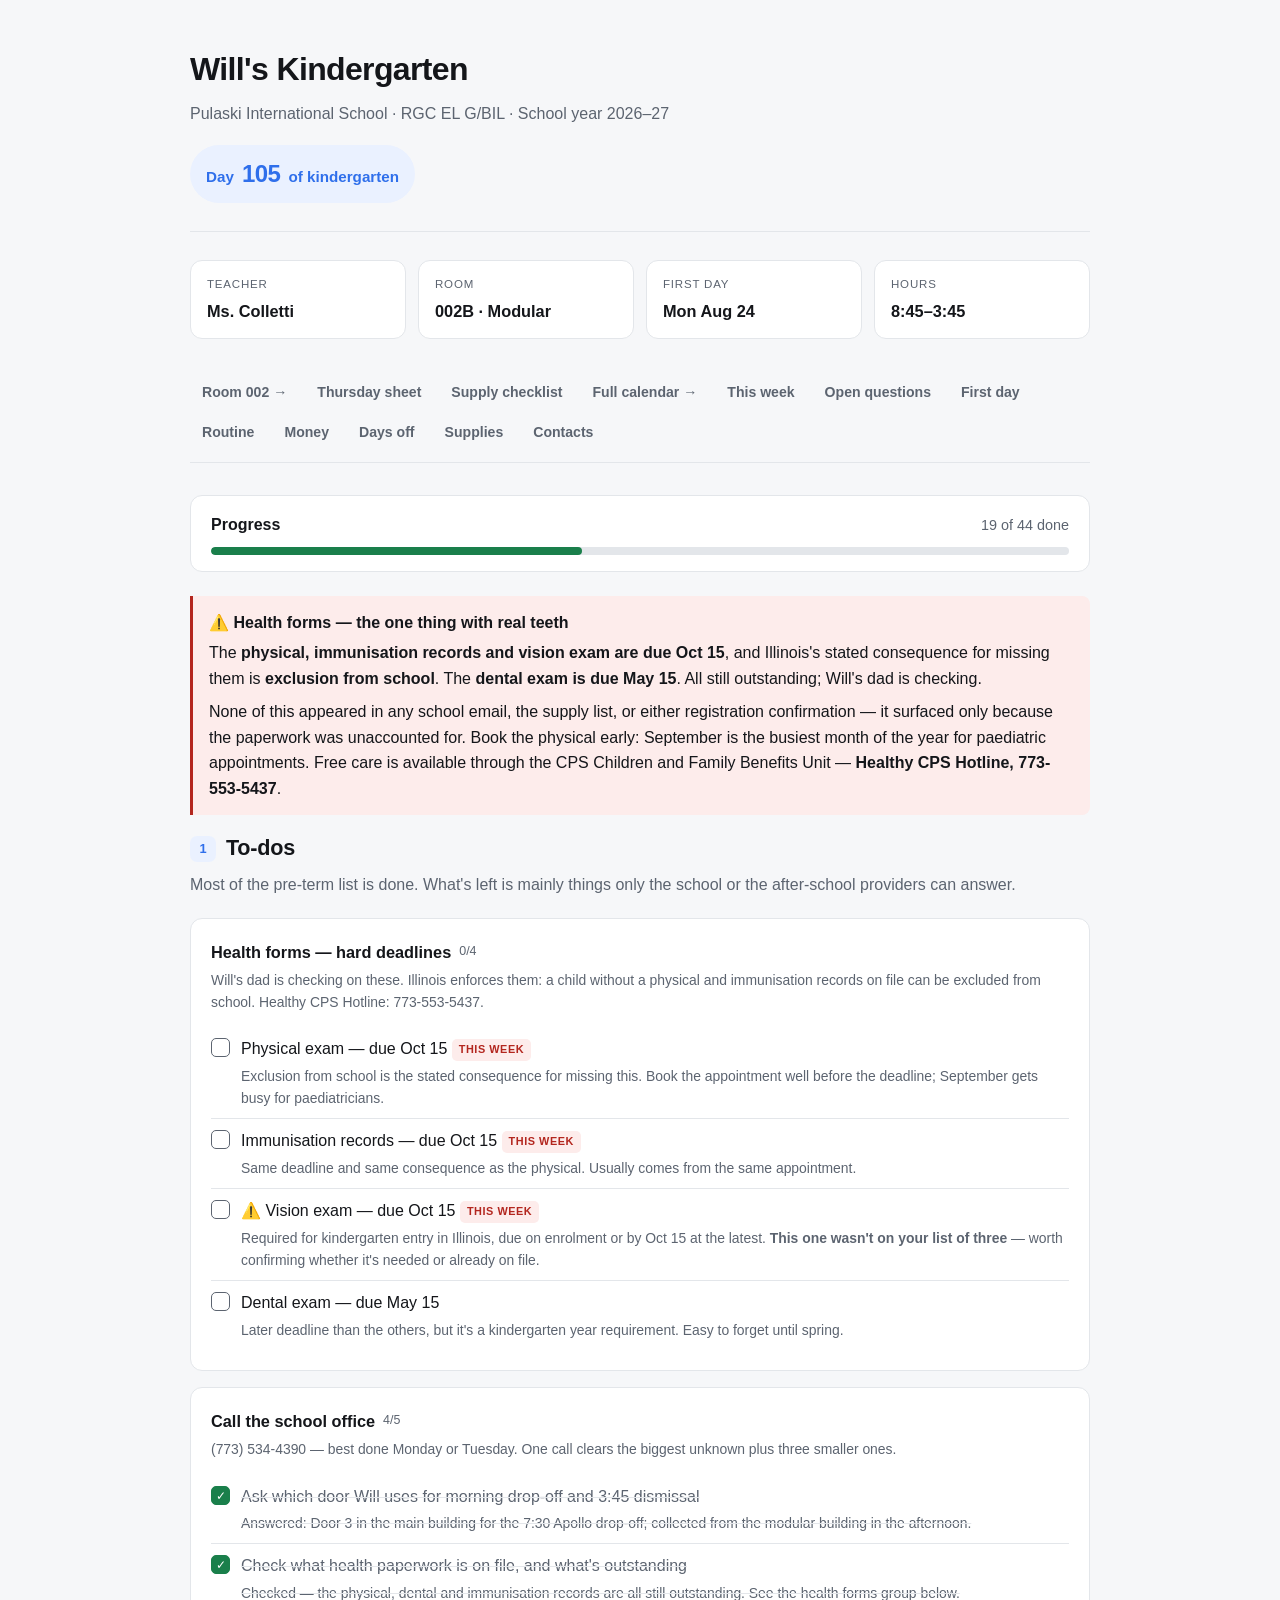
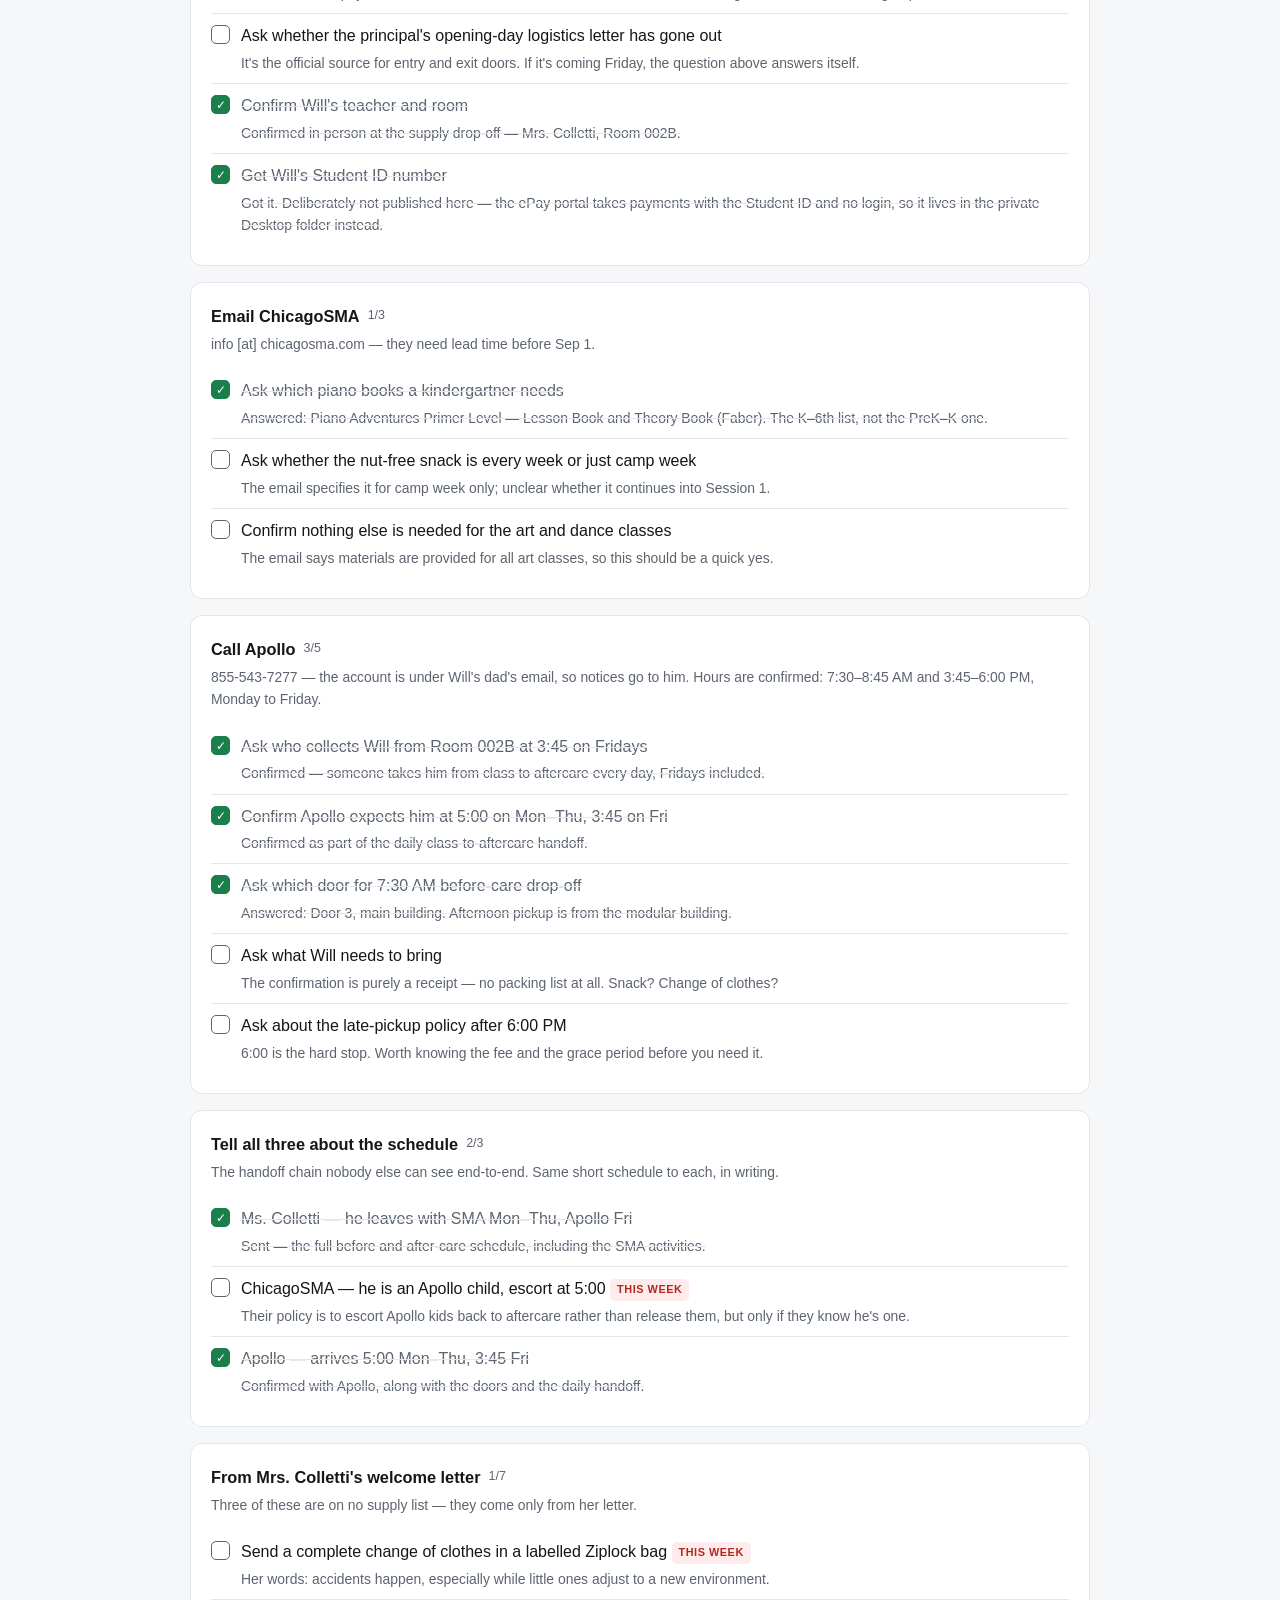
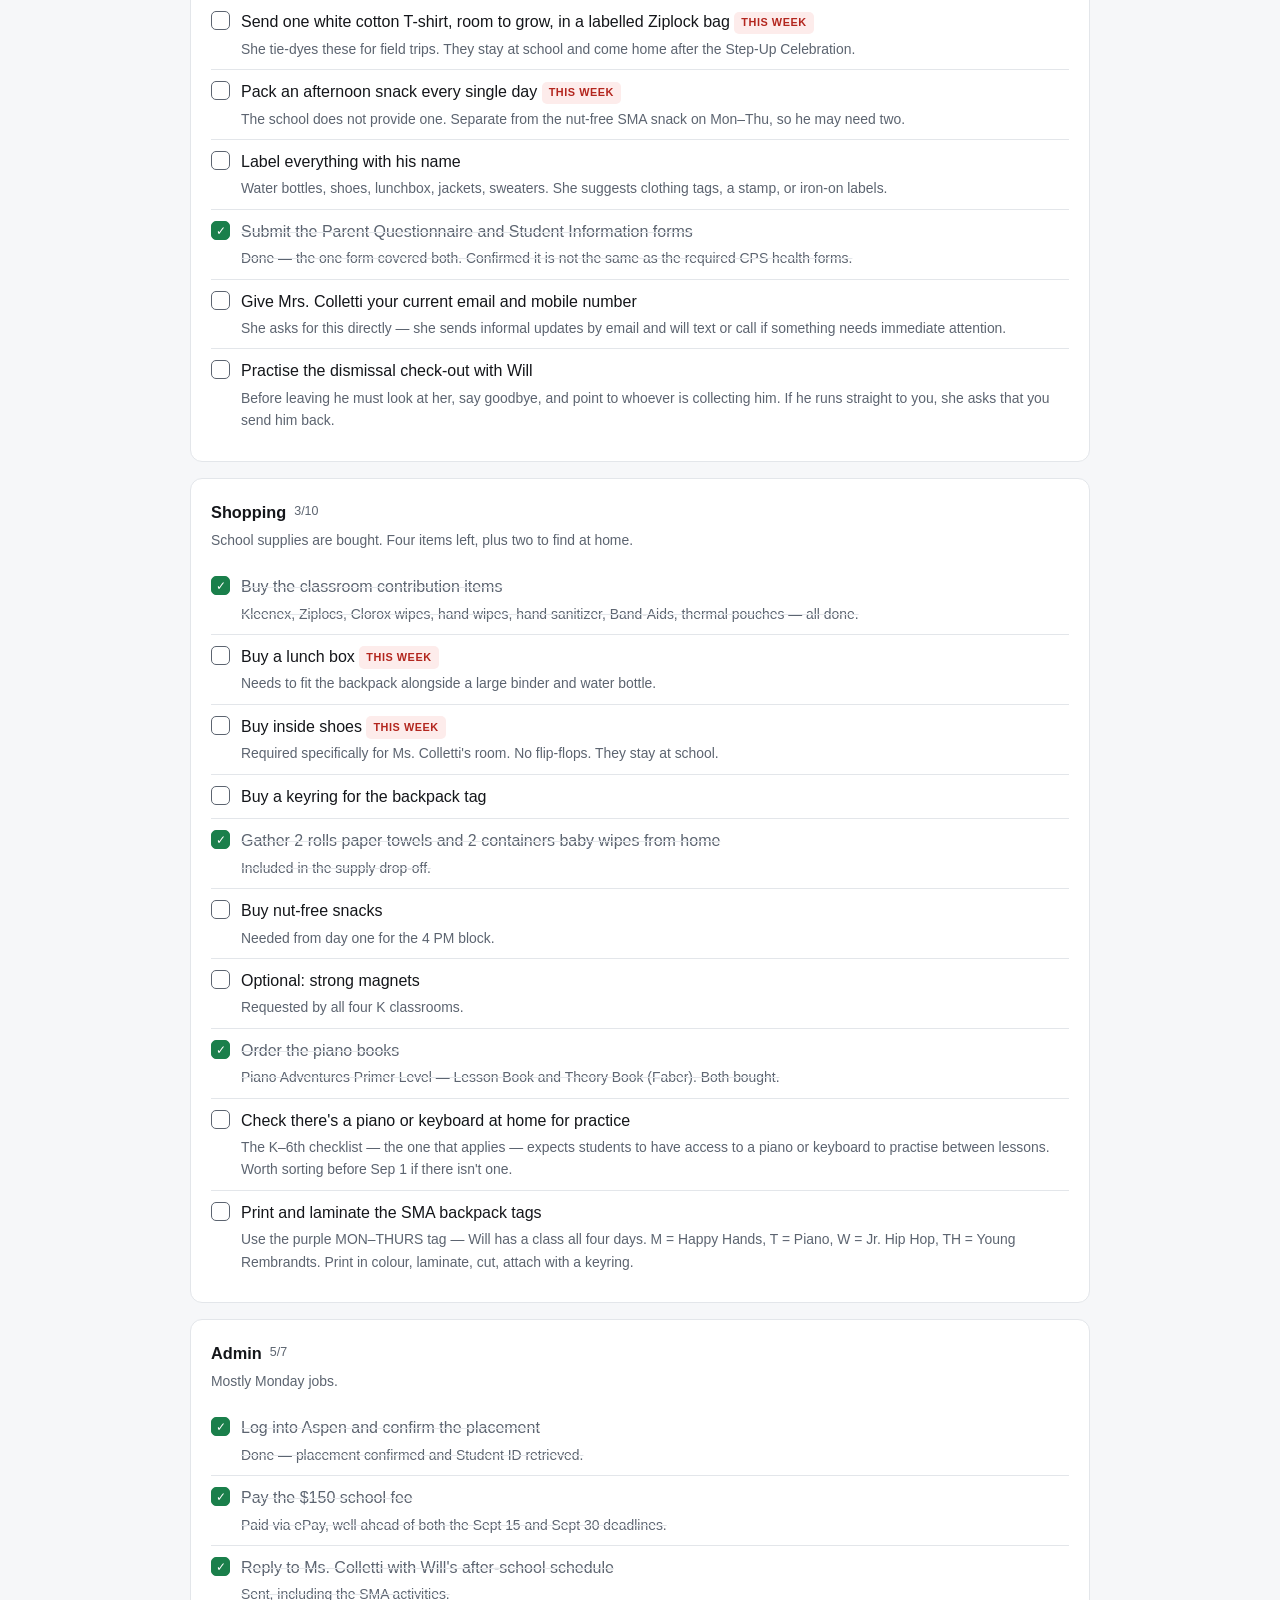
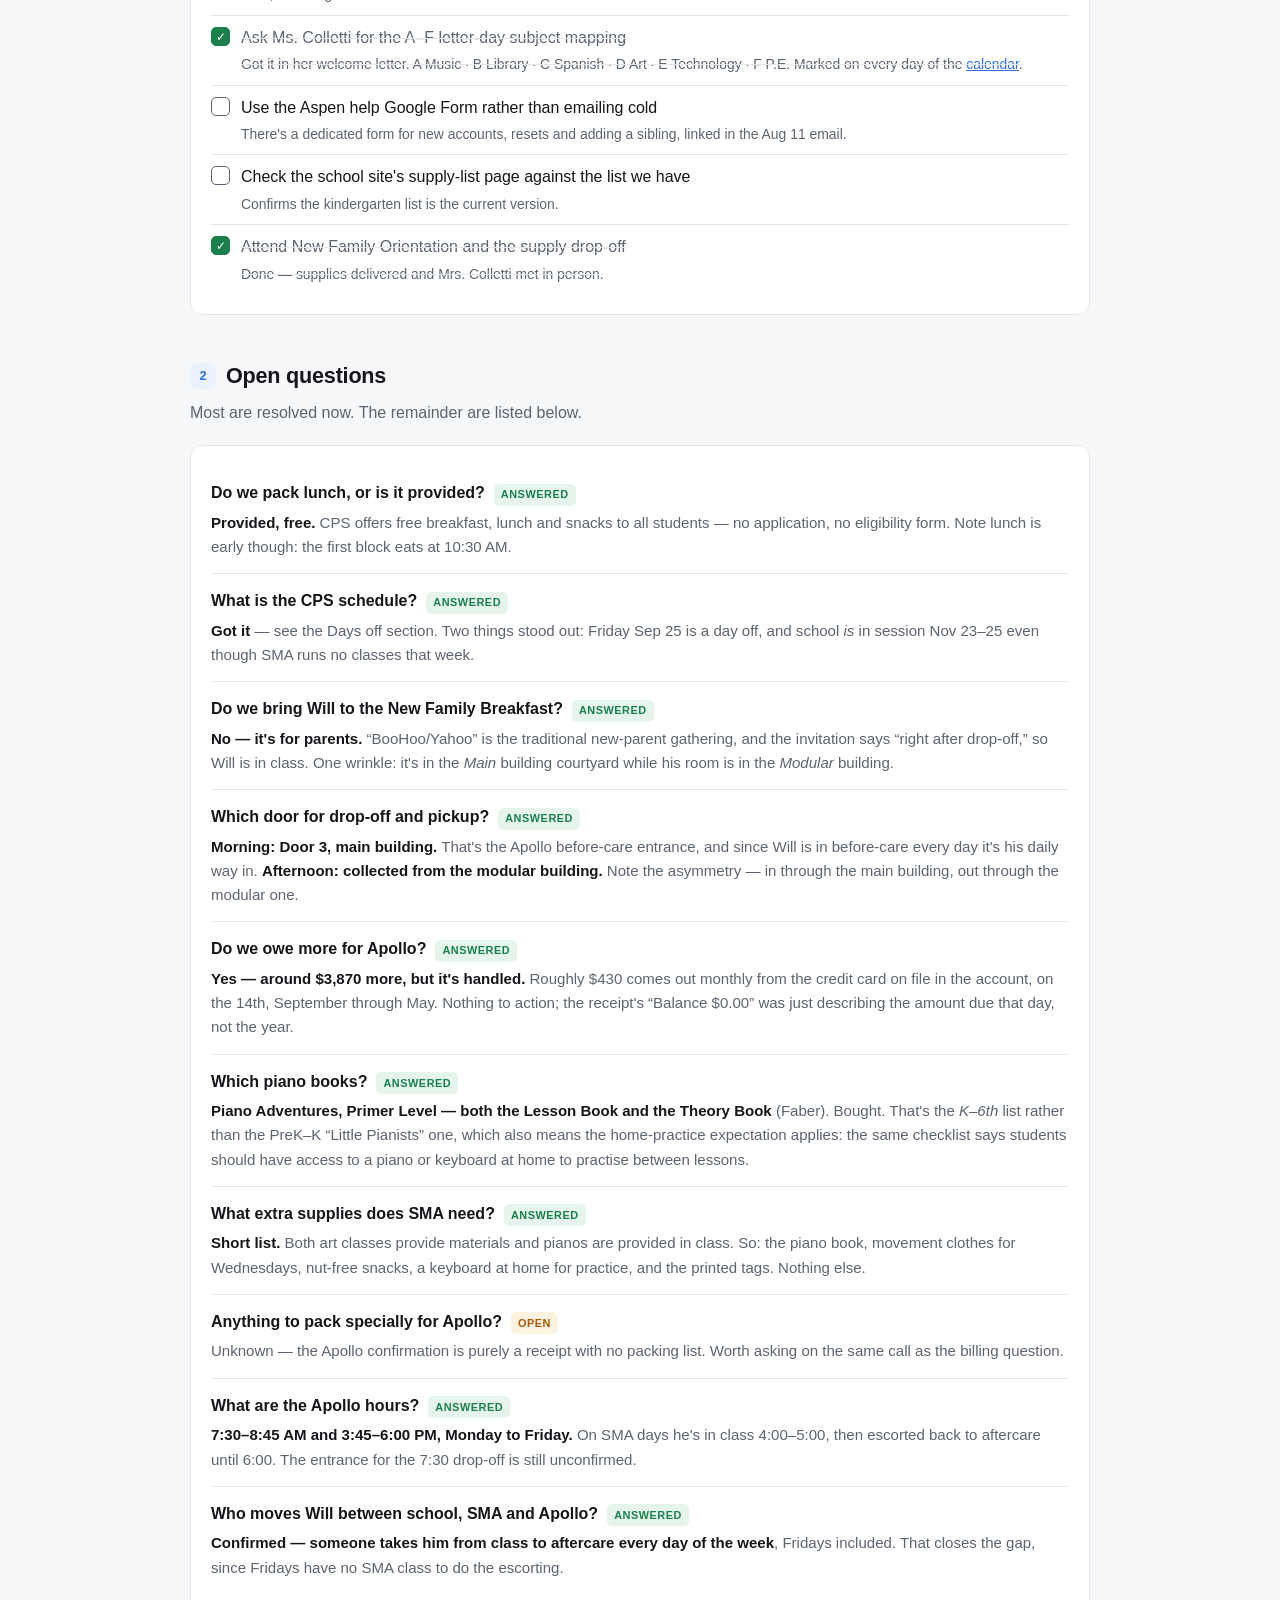
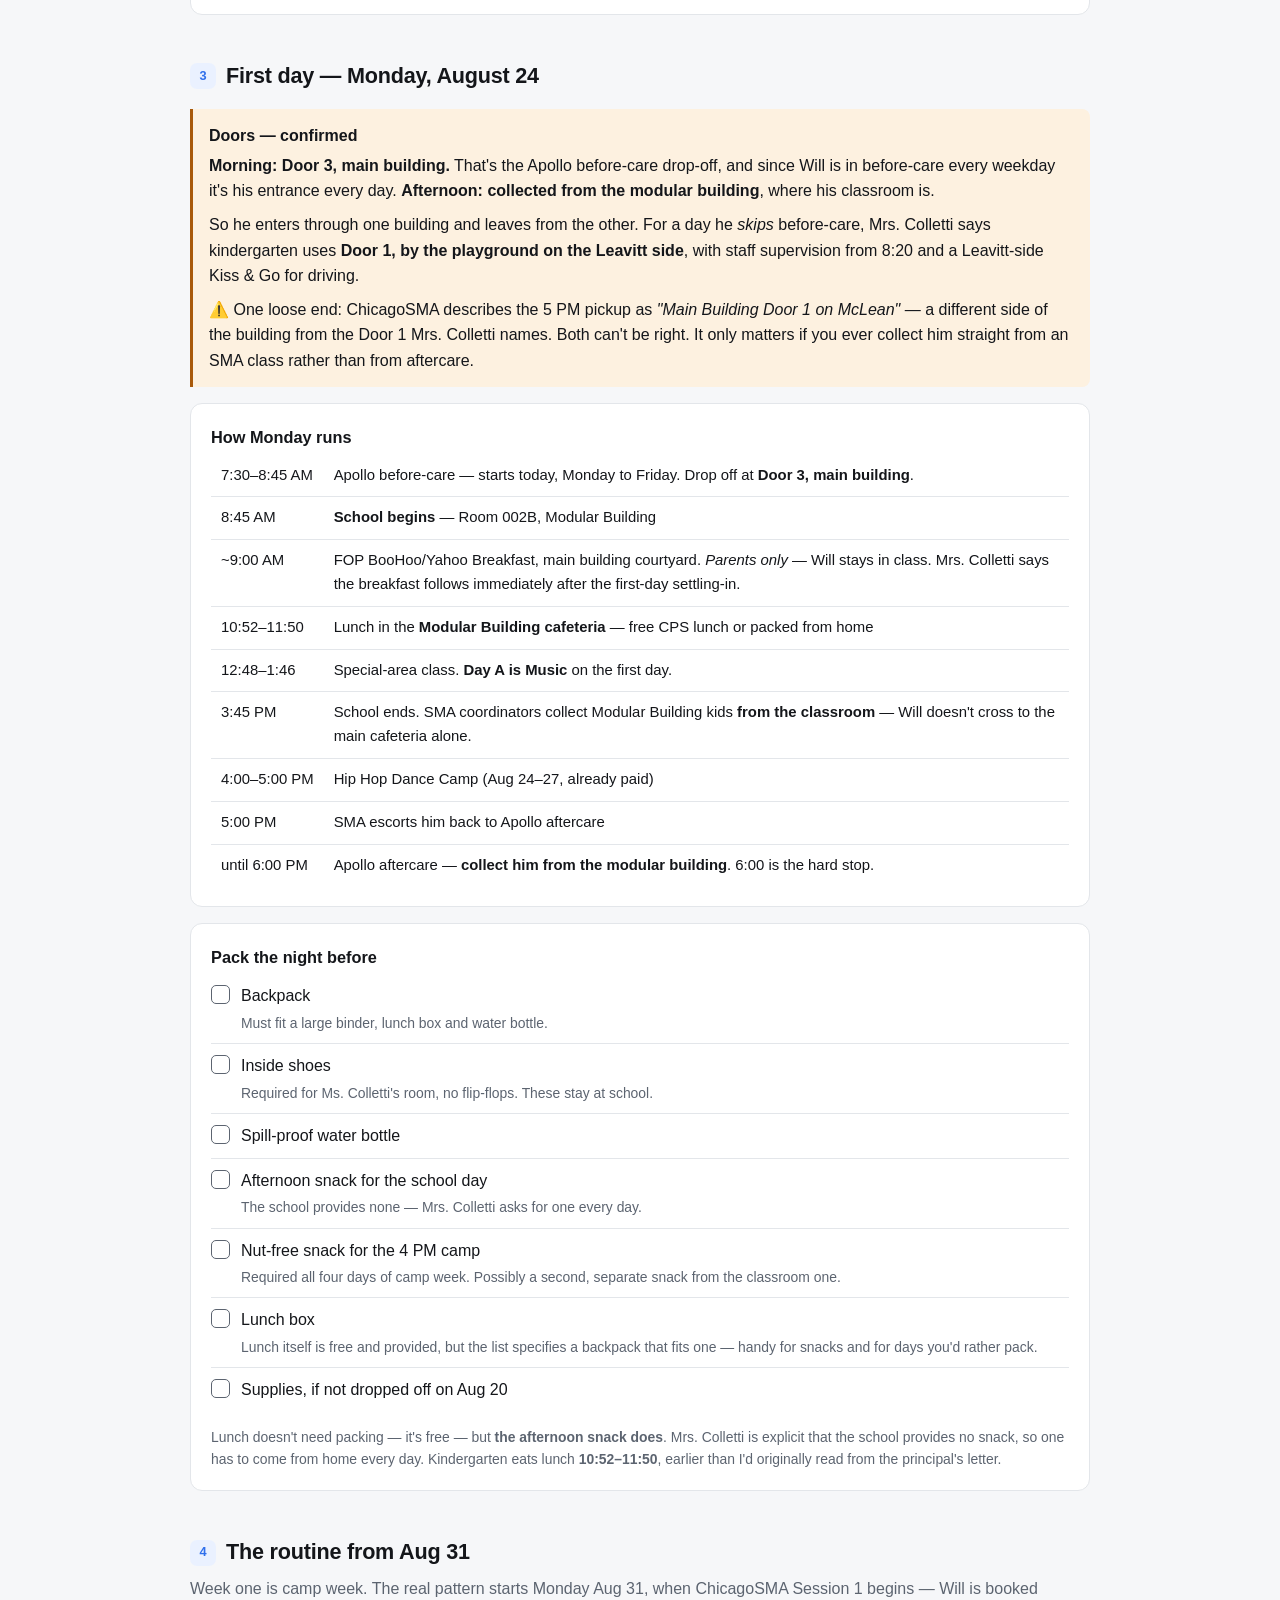
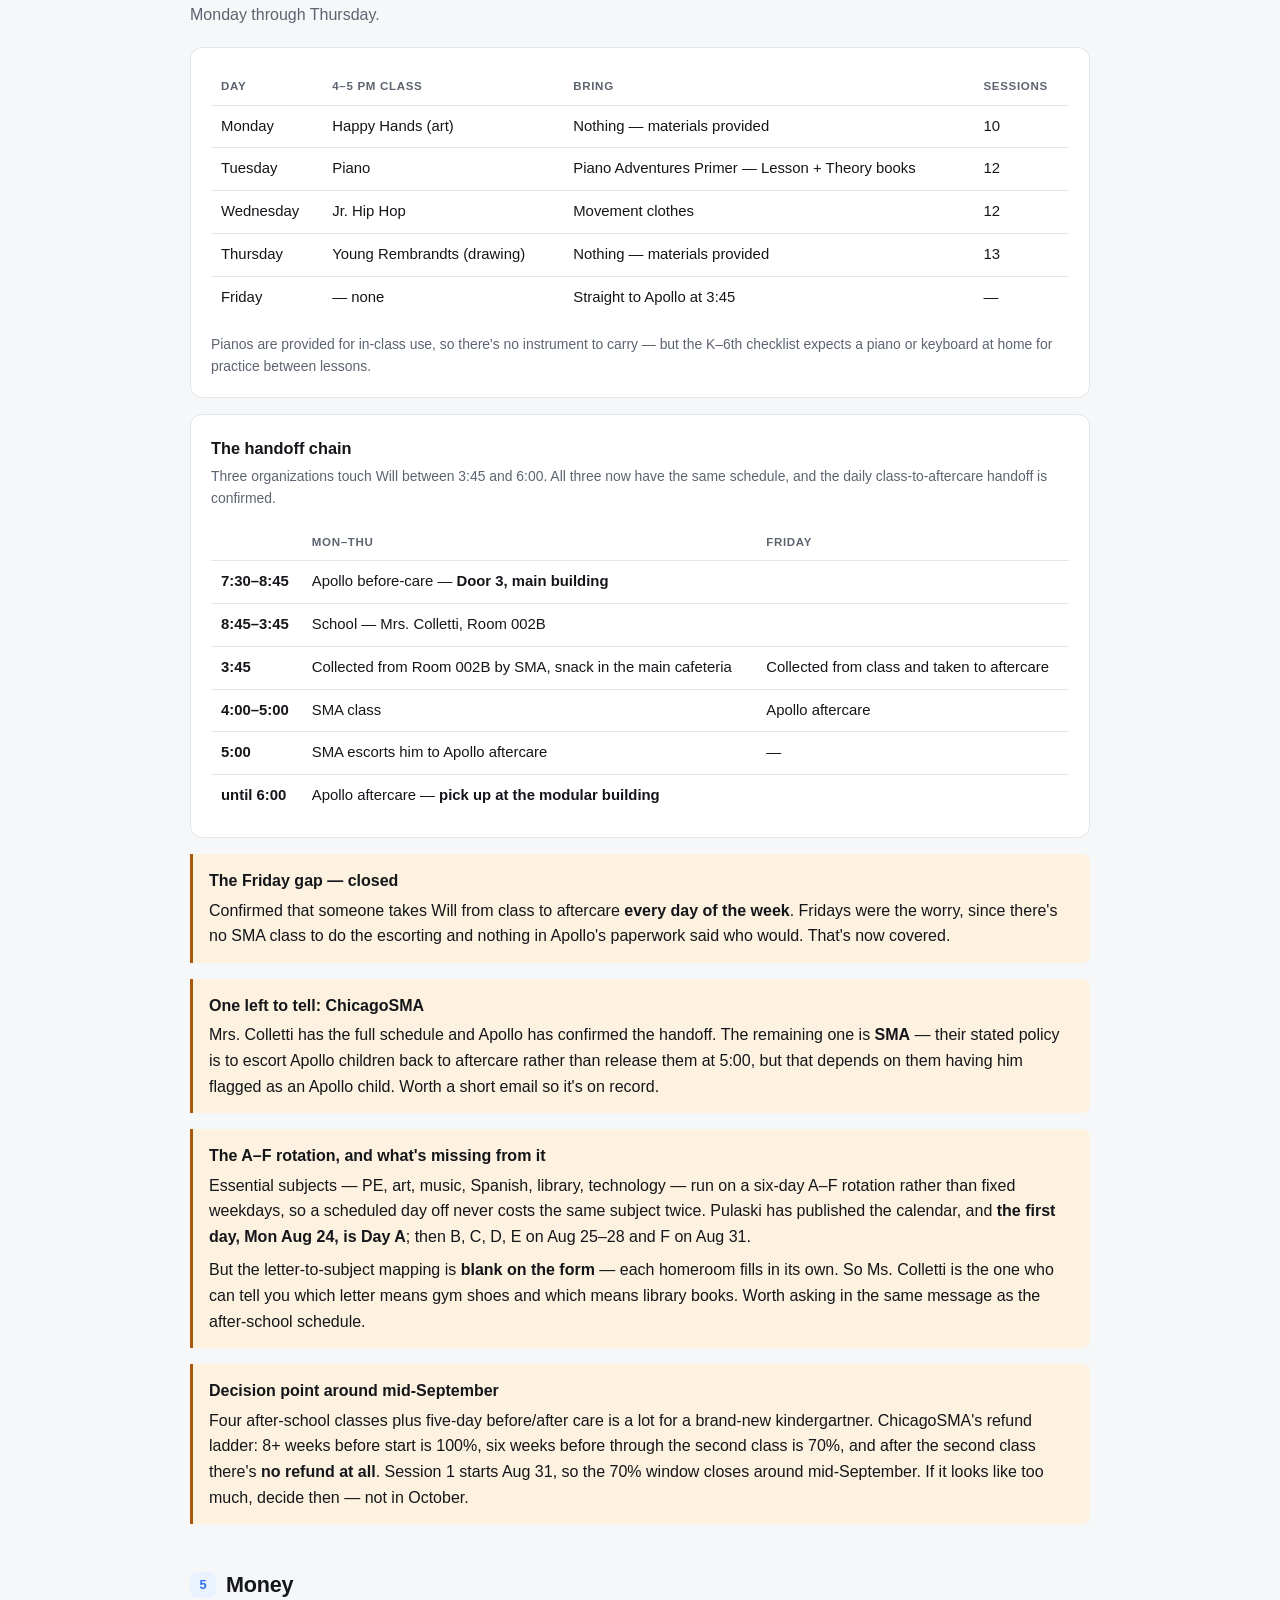
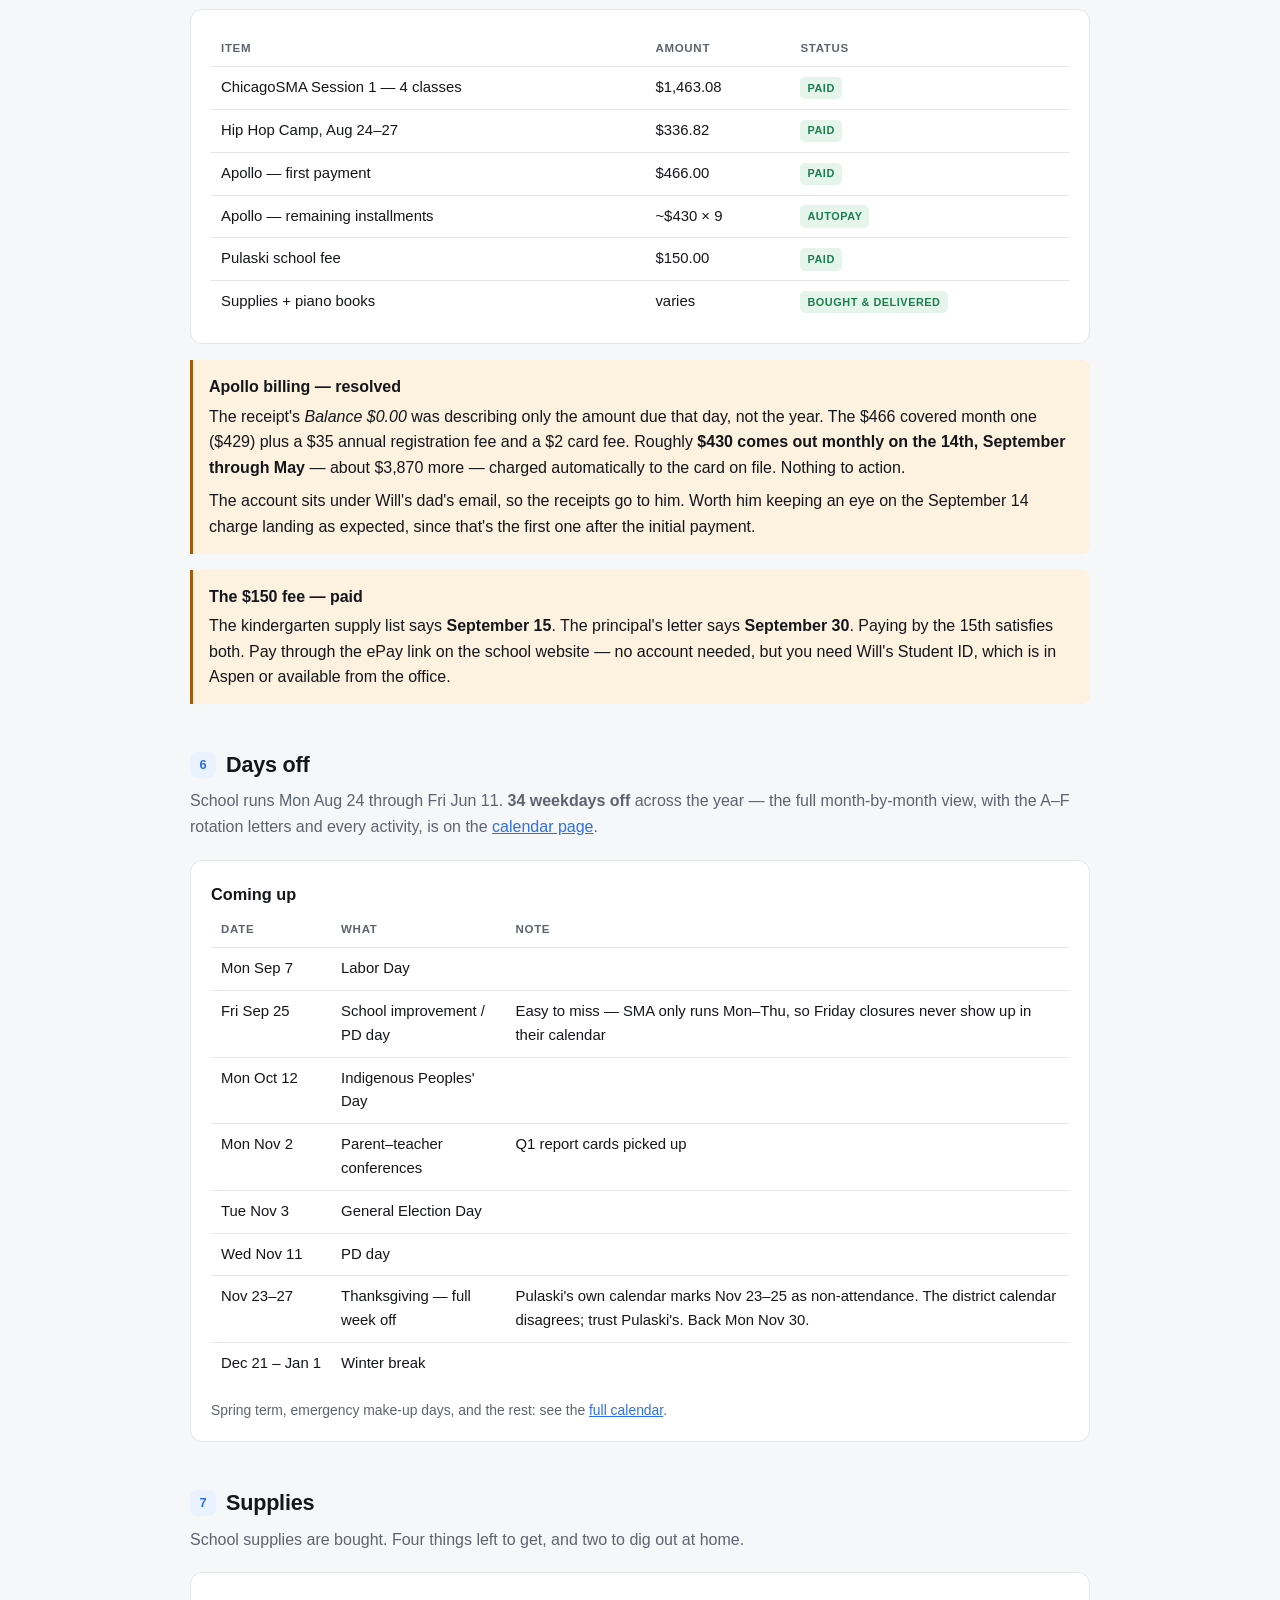
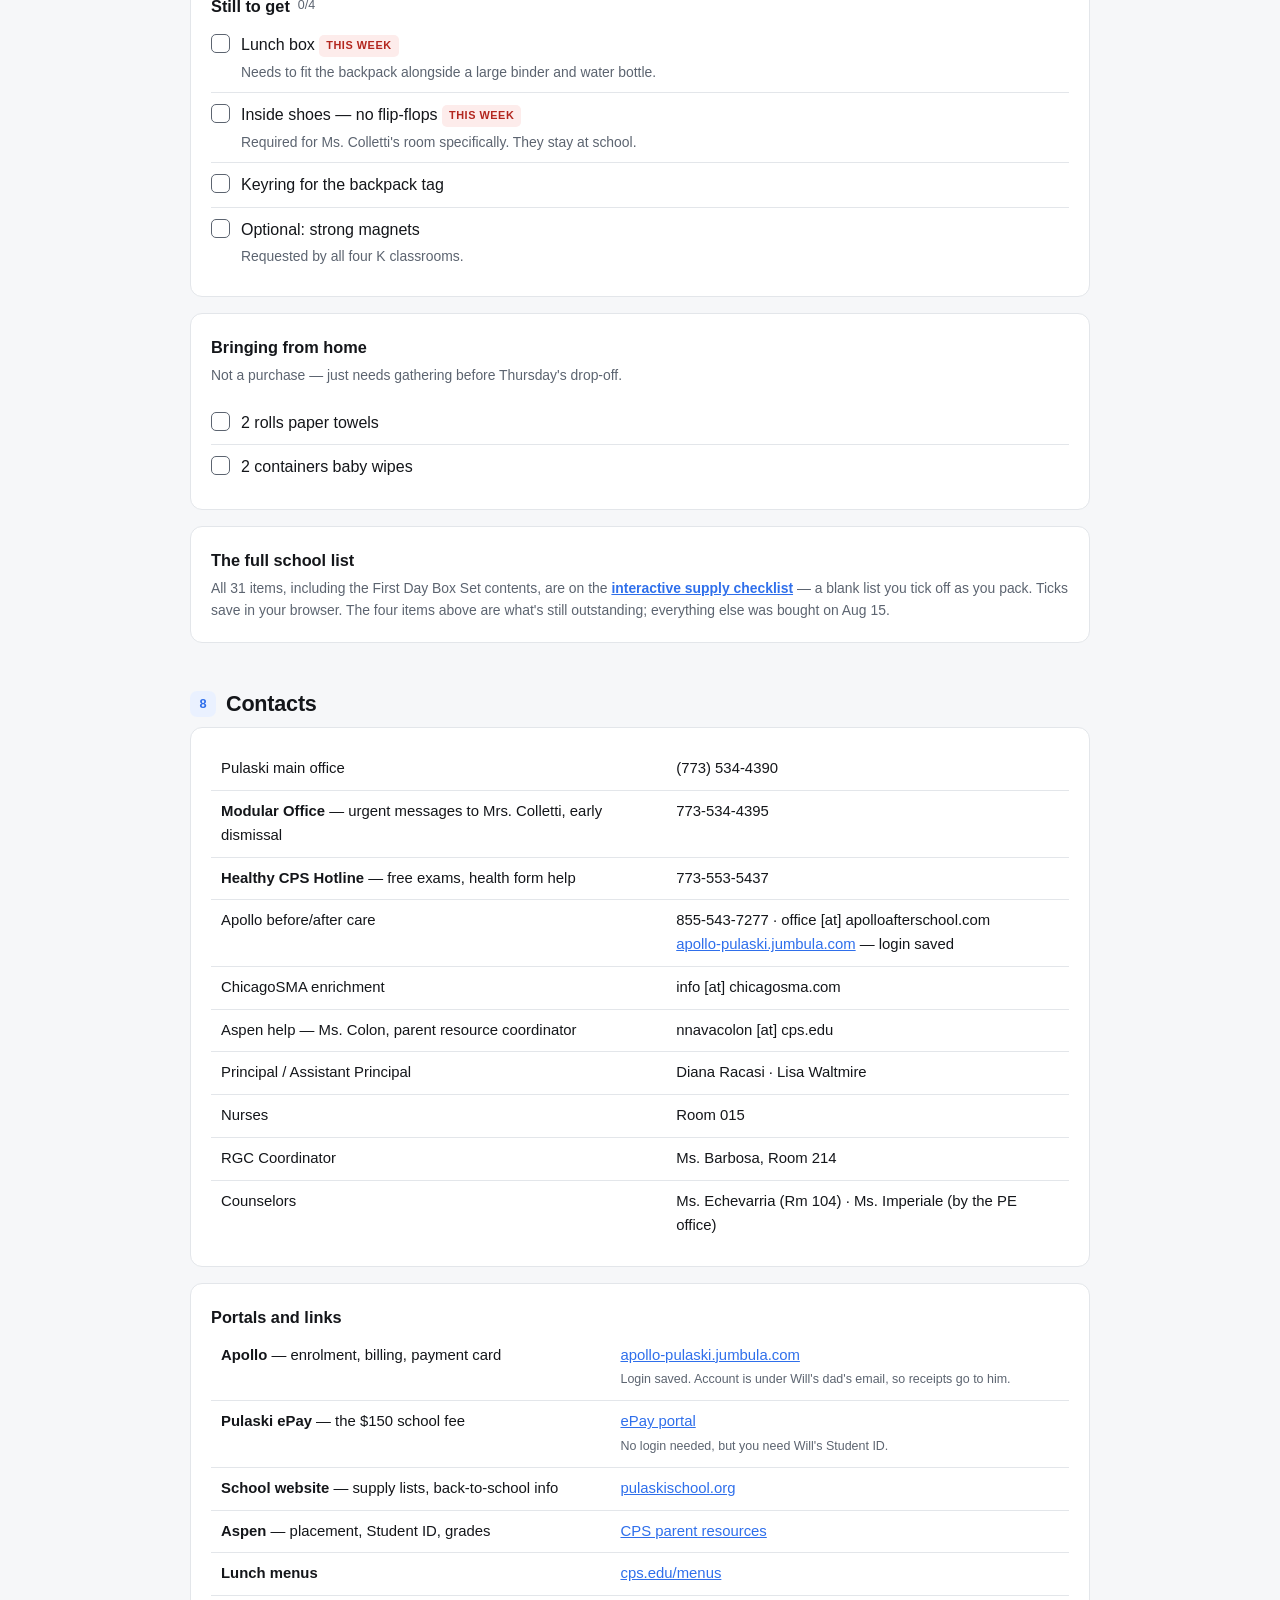
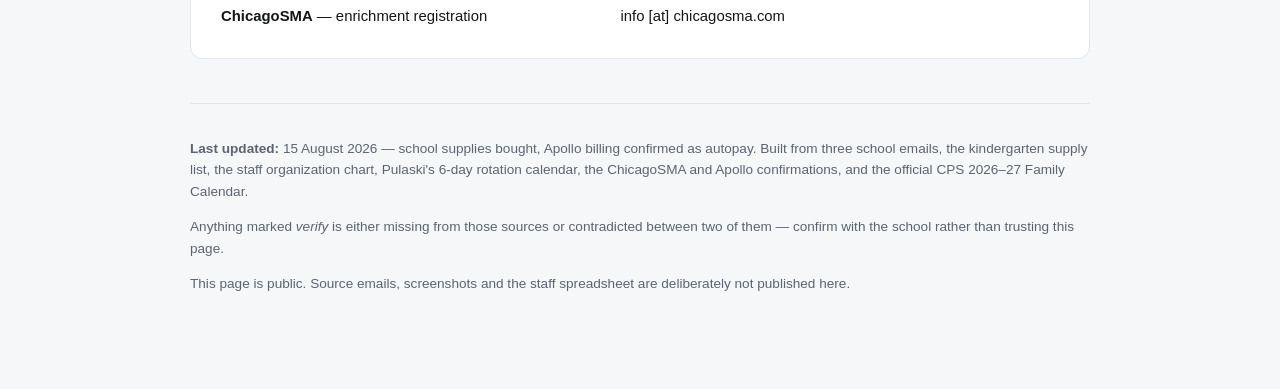
==== commit 719811b4: "Health forms: real deadlines, and a fourth requirement The questionnaire covered both forms Mrs. Col" ====
--- a/index.html
+++ b/index.html
@@ -43,6 +43,12 @@
   <div class="bar"><span id="barfill" style="width:0%"></span></div>
 </div>
 
+<div class="callout stop">
+  <p><span class="h">⚠️ Health forms — the one thing with real teeth</span>
+  The <strong>physical, immunisation records and vision exam are due Oct 15</strong>, and Illinois's stated consequence for missing them is <strong>exclusion from school</strong>. The <strong>dental exam is due May 15</strong>. All still outstanding; Will's dad is checking.</p>
+  <p>None of this appeared in any school email, the supply list, or either registration confirmation — it surfaced only because the paperwork was unaccounted for. Book the physical early: September is the busiest month of the year for paediatric appointments. Free care is available through the CPS Children and Family Benefits Unit — <strong>Healthy CPS Hotline, 773-553-5437</strong>.</p>
+</div>
+
 <section id="week">
   <h2><span class="n">1</span> To-dos</h2>
   <p class="lede">Most of the pre-term list is done. What's left is mainly things only the school or the after-school providers can answer.</p>
@@ -219,6 +225,7 @@
       <tbody>
         <tr><td>Pulaski main office</td><td class="num">(773) 534-4390</td></tr>
         <tr><td><strong>Modular Office</strong> — urgent messages to Mrs. Colletti, early dismissal</td><td class="num">773-534-4395</td></tr>
+        <tr><td><strong>Healthy CPS Hotline</strong> — free exams, health form help</td><td class="num">773-553-5437</td></tr>
         <tr><td>Apollo before/after care</td><td class="num">855-543-7277 · office [at] apolloafterschool.com<br><a href="https://apollo-pulaski.jumbula.com/">apollo-pulaski.jumbula.com</a> — login saved</td></tr>
         <tr><td>ChicagoSMA enrichment</td><td class="num">info [at] chicagosma.com</td></tr>
         <tr><td>Aspen help — Ms. Colon, parent resource coordinator</td><td class="num">nnavacolon [at] cps.edu</td></tr>
@@ -255,9 +262,17 @@
 
 <script>
 const TASKS = [
+  { group:"Health forms — hard deadlines",
+    meta:"Will's dad is checking on these. Illinois enforces them: a child without a physical and immunisation records on file can be excluded from school. Healthy CPS Hotline: 773-553-5437.",
+    items:[
+    { t:"Physical exam — due Oct 15", n:"Exclusion from school is the stated consequence for missing this. Book the appointment well before the deadline; September gets busy for paediatricians.", pri:"now", done:false },
+    { t:"Immunisation records — due Oct 15", n:"Same deadline and same consequence as the physical. Usually comes from the same appointment.", pri:"now", done:false },
+    { t:"⚠️ Vision exam — due Oct 15", n:"Required for kindergarten entry in Illinois, due on enrolment or by Oct 15 at the latest. <strong>This one wasn't on your list of three</strong> — worth confirming whether it's needed or already on file.", pri:"now", done:false },
+    { t:"Dental exam — due May 15", n:"Later deadline than the others, but it's a kindergarten year requirement. Easy to forget until spring.", done:false },
+  ]},
   { group:"Call the school office", meta:"(773) 534-4390 — best done Monday or Tuesday. One call clears the biggest unknown plus three smaller ones.", items:[
     { t:"Ask which door Will uses for morning drop-off and 3:45 dismissal", n:"Answered: Door 3 in the main building for the 7:30 Apollo drop-off; collected from the modular building in the afternoon.", done:true },
-    { t:"Check what health paperwork is on file, and what's outstanding", n:"Illinois requires a physical exam and immunisation records for kindergarten entry, plus a vision exam, with a dental exam later in the year — and schools can exclude children who haven't submitted them, usually around mid-October. <strong>None of the emails, the supply list, or either registration confirmation mentions any of this.</strong> Probably handled at enrolment, but it's the highest-consequence thing we can't verify. Get dates for anything missing.", pri:"now", done:false },
+    { t:"Check what health paperwork is on file, and what's outstanding", n:"Checked — the physical, dental and immunisation records are all still outstanding. See the health forms group below.", done:true },
     { t:"Ask whether the principal's opening-day logistics letter has gone out", n:"It's the official source for entry and exit doors. If it's coming Friday, the question above answers itself.", done:false },
     { t:"Confirm Will's teacher and room", n:"Confirmed in person at the supply drop-off — Mrs. Colletti, Room 002B.", done:true },
     { t:"Get Will's Student ID number", n:"Got it. Deliberately not published here — the ePay portal takes payments with the Student ID and no login, so it lives in the private Desktop folder instead.", done:true },
@@ -284,9 +299,7 @@
     { t:"Send one white cotton T-shirt, room to grow, in a labelled Ziplock bag", n:"She tie-dyes these for field trips. They stay at school and come home after the Step-Up Celebration.", pri:"now", done:false },
     { t:"Pack an afternoon snack every single day", n:"The school does not provide one. Separate from the nut-free SMA snack on Mon–Thu, so he may need two.", pri:"now", done:false },
     { t:"Label everything with his name", n:"Water bottles, shoes, lunchbox, jackets, sweaters. She suggests clothing tags, a stamp, or iron-on labels.", done:false },
-    { t:"Submit the questionnaire form", n:"Done. The form collected student contact details — name, nickname, birthday, home address.", done:true },
-    { t:"Check whether that one form covered both forms she named", n:"Mrs. Colletti asks for a <em>Parent Questionnaire</em> <strong>and</strong> a <em>Student Information</em> form, both within the first two weeks. The one submitted looks like student information, so there may be a second still outstanding. Quick question for her.", pri:"now", done:false },
-    { t:"Complete and return all required CPS forms", n:"Separate from the two above. This may be where the health paperwork sits — worth checking as you go.", pri:"now", done:false },
+    { t:"Submit the Parent Questionnaire and Student Information forms", n:"Done — the one form covered both. Confirmed it is not the same as the required CPS health forms.", done:true },
     { t:"Give Mrs. Colletti your current email and mobile number", n:"She asks for this directly — she sends informal updates by email and will text or call if something needs immediate attention.", done:false },
     { t:"Practise the dismissal check-out with Will", n:"Before leaving he must look at her, say goodbye, and point to whoever is collecting him. If he runs straight to you, she asks that you send him back.", done:false },
   ]},
